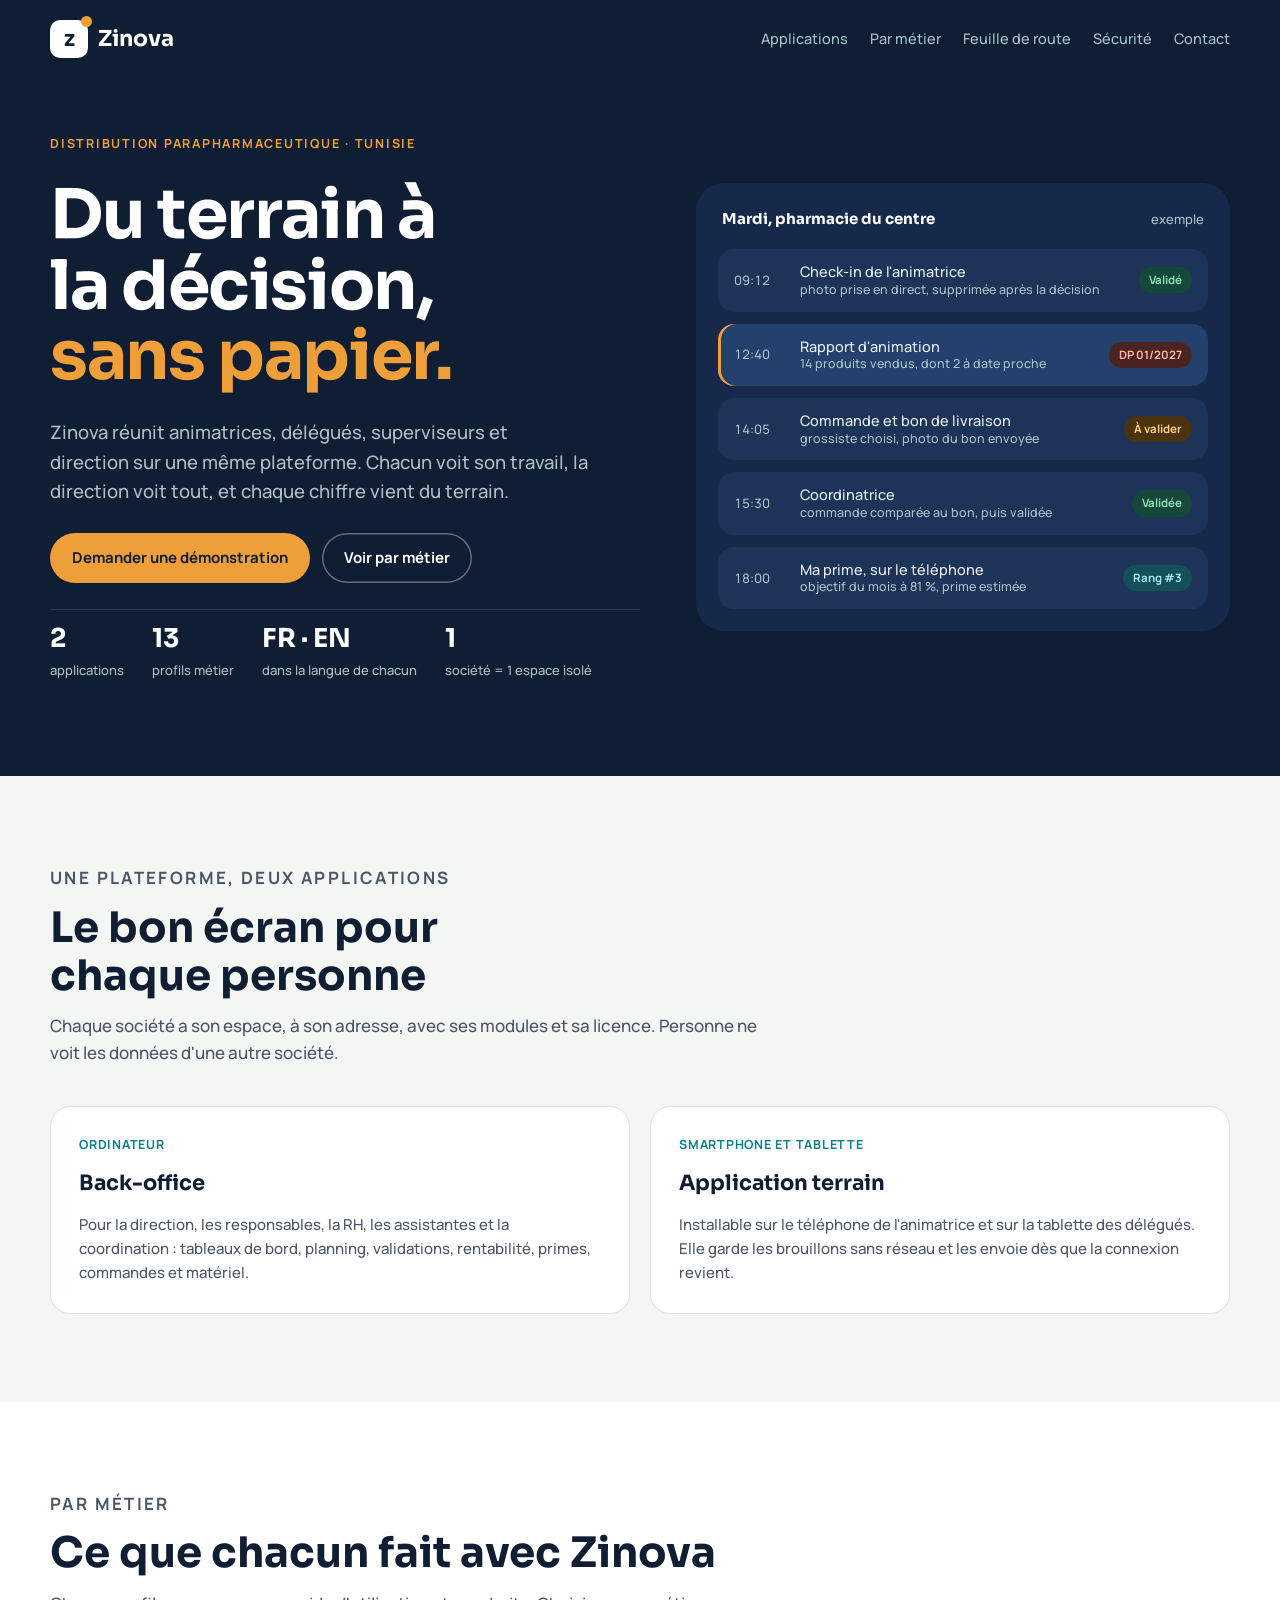
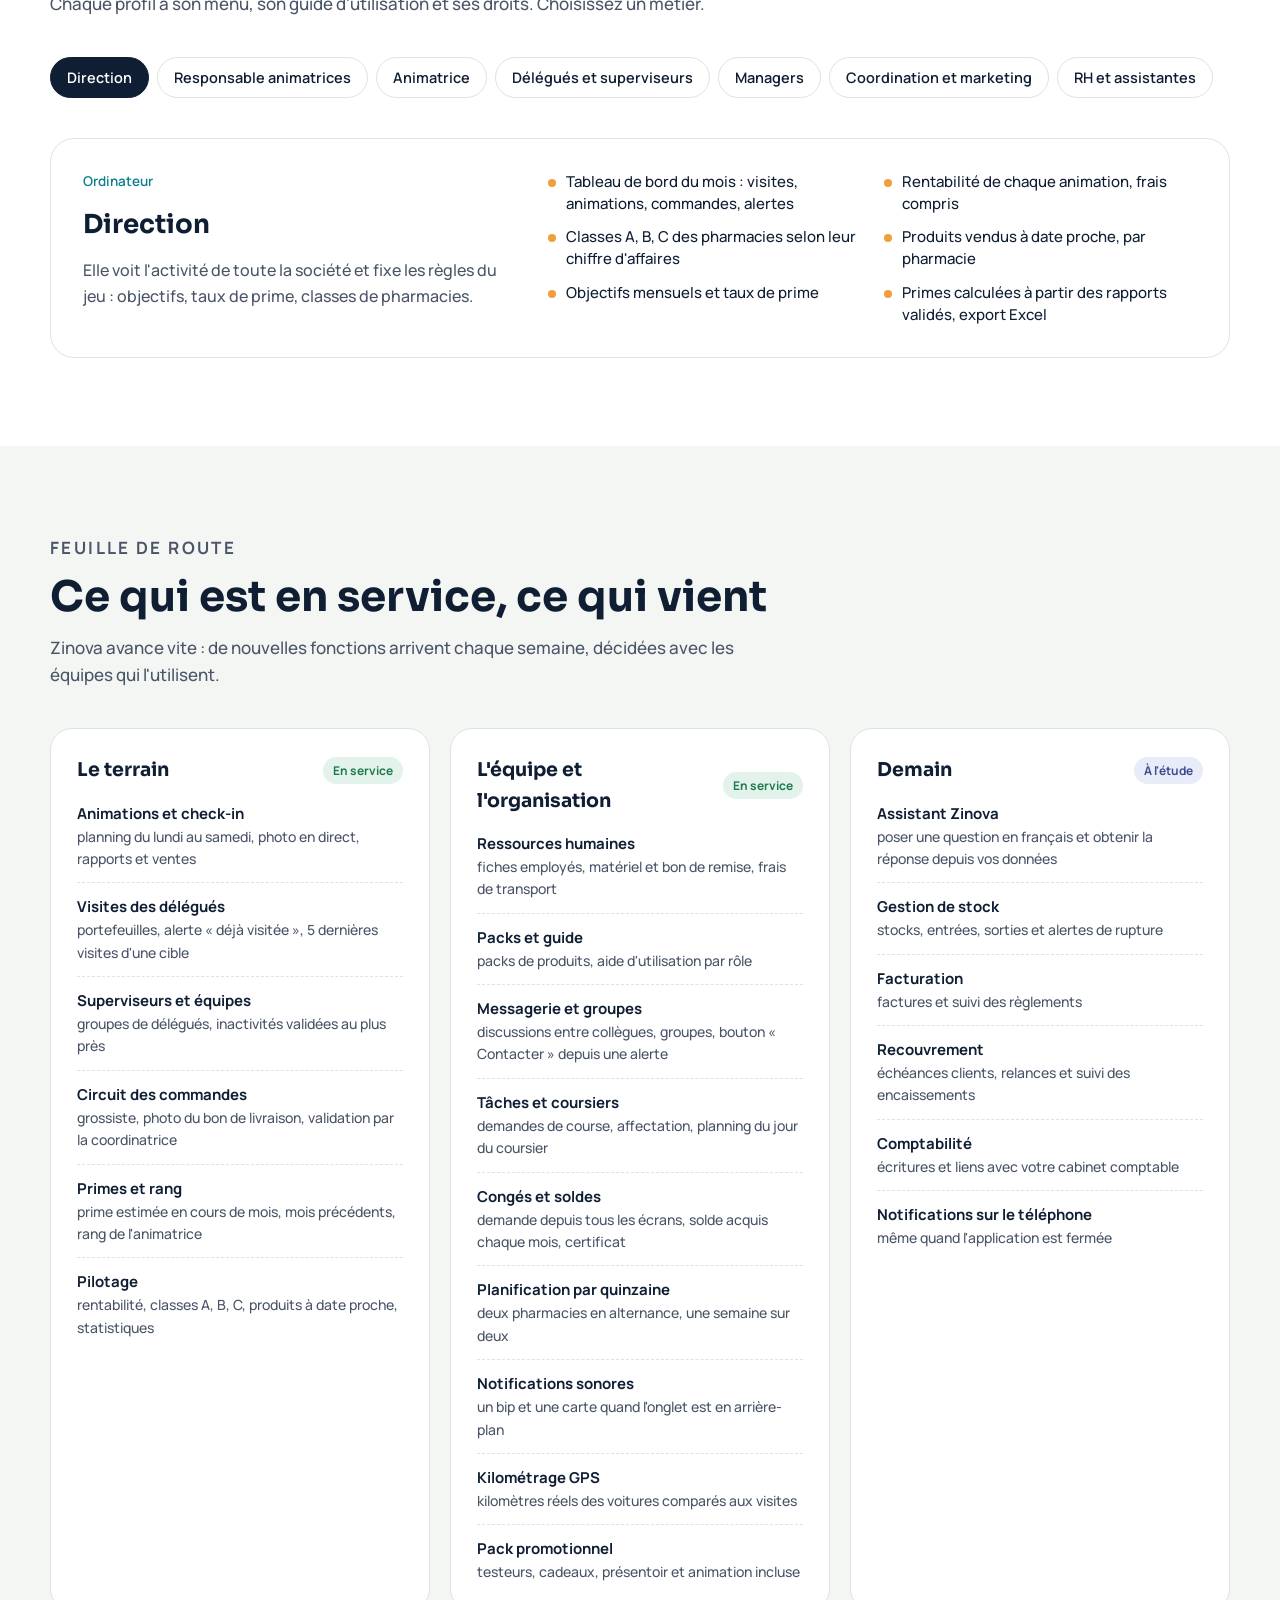
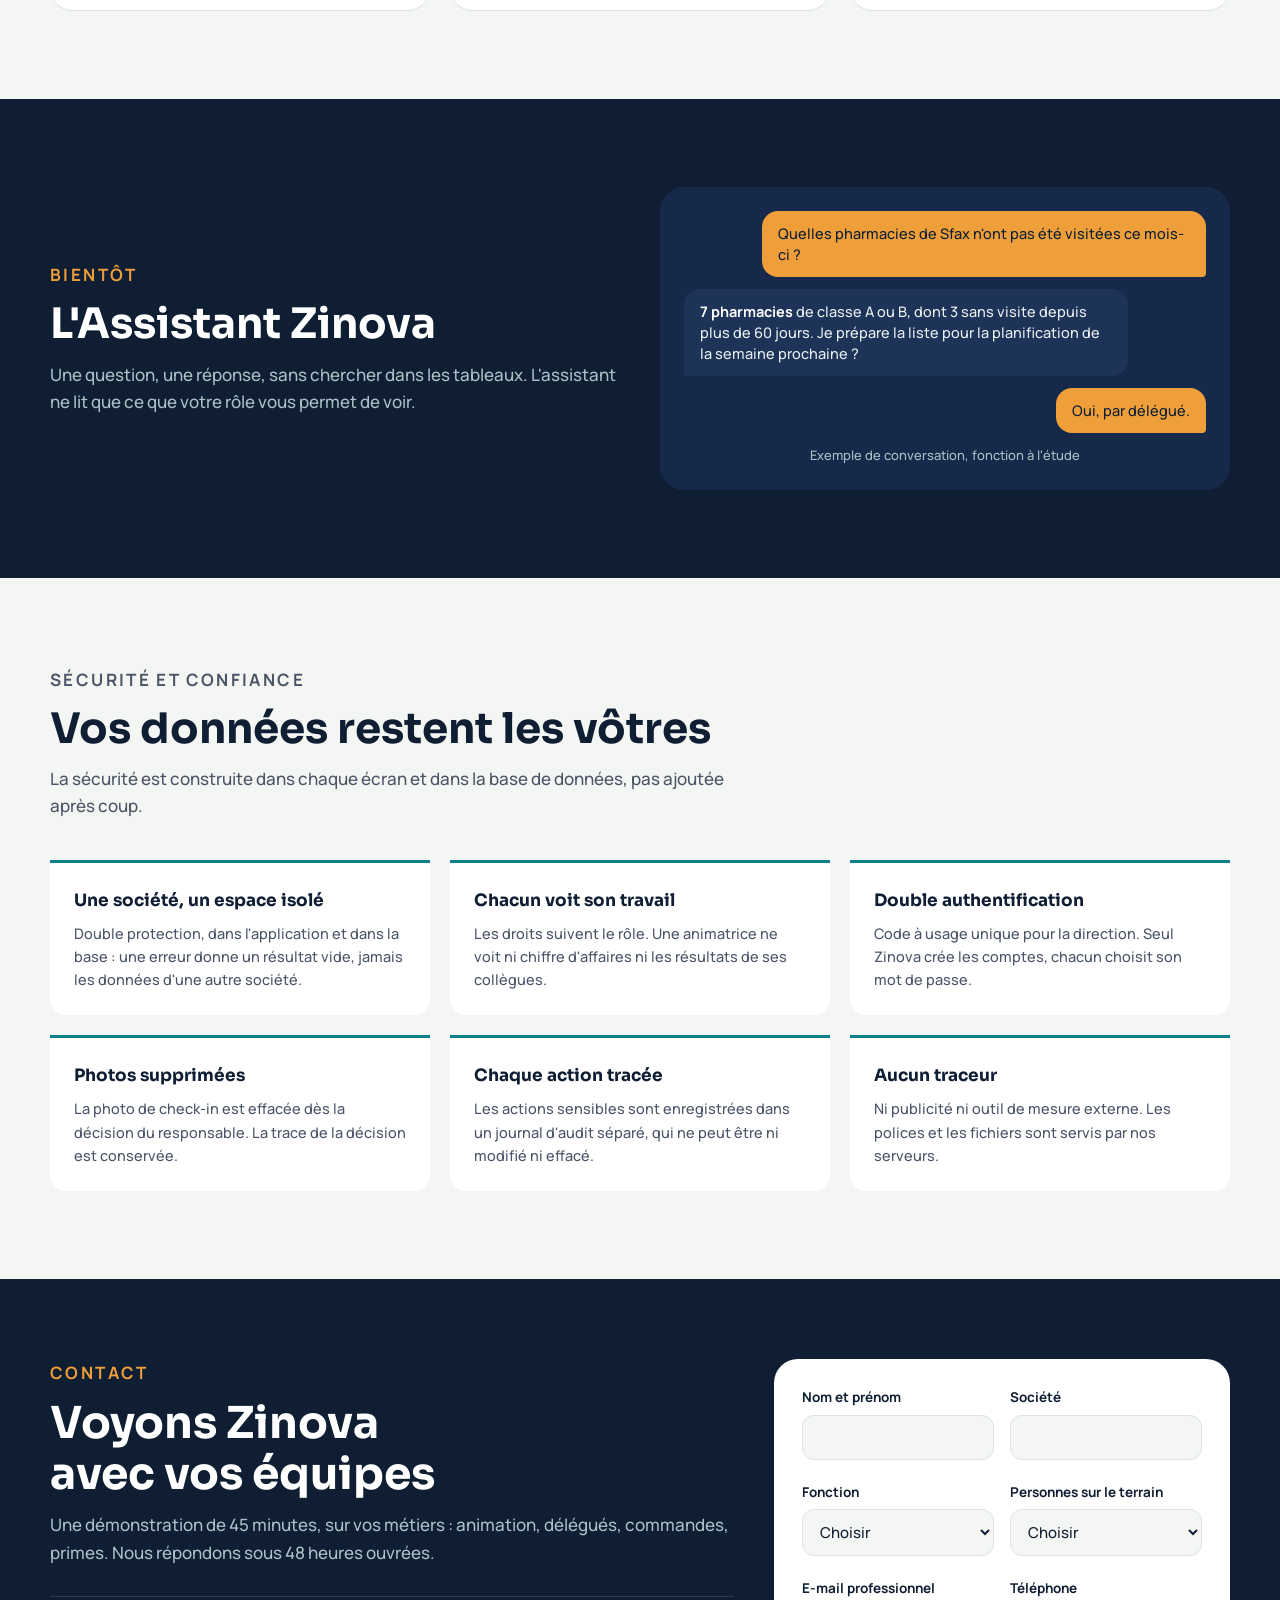
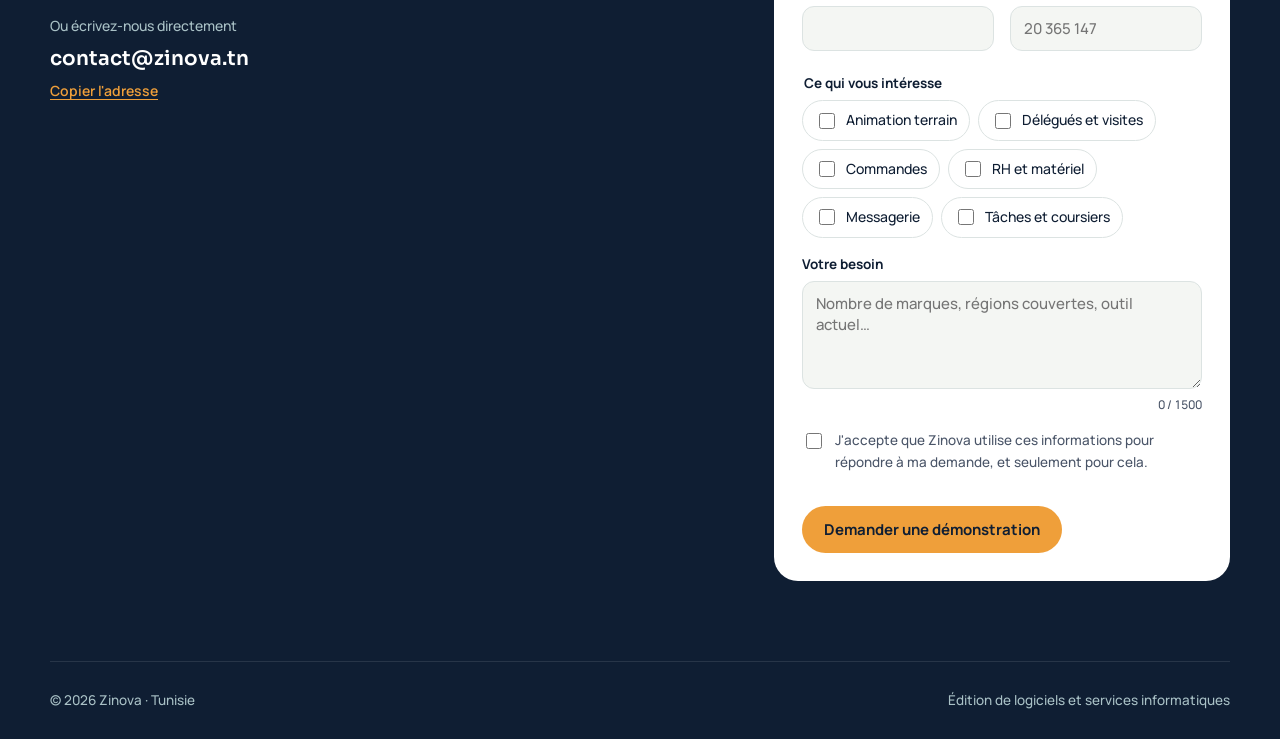
==== index.html @ 97073695 "Vitrine : premiere version du site statique (D-61) Page unique en francais, polices auto-hebergees (" ====
<!doctype html>
<html lang="fr">
<head>
<meta charset="utf-8">
<meta name="viewport" content="width=device-width, initial-scale=1">
<title>Zinova : du terrain à la décision, sans papier</title>
<meta name="description" content="Zinova, la suite de gestion de la force de vente terrain pour la distribution parapharmaceutique en Tunisie : animatrices, délégués, commandes, congés et décisions.">
<meta name="robots" content="noindex, nofollow">
<link rel="icon" href="data:image/svg+xml,%3Csvg xmlns='http://www.w3.org/2000/svg' viewBox='0 0 32 32'%3E%3Crect width='32' height='32' rx='7' fill='%230F1E33'/%3E%3Ctext x='16' y='23' font-family='Arial' font-weight='700' font-size='20' fill='%23fff' text-anchor='middle'%3Ez%3C/text%3E%3Ccircle cx='25' cy='8' r='3.5' fill='%23EF9F3A'/%3E%3C/svg%3E">
<style>
@font-face{font-family:"Sora";font-style:normal;font-weight:600;font-display:swap;src:url("fonts/sora-latin-600-normal.woff2") format("woff2")}
@font-face{font-family:"Sora";font-style:normal;font-weight:700;font-display:swap;src:url("fonts/sora-latin-700-normal.woff2") format("woff2")}
@font-face{font-family:"Manrope";font-style:normal;font-weight:500;font-display:swap;src:url("fonts/manrope-latin-500-normal.woff2") format("woff2")}
@font-face{font-family:"Manrope";font-style:normal;font-weight:600;font-display:swap;src:url("fonts/manrope-latin-600-normal.woff2") format("woff2")}
@font-face{font-family:"Manrope";font-style:normal;font-weight:700;font-display:swap;src:url("fonts/manrope-latin-700-normal.woff2") format("woff2")}
</style>
<style>
/* Mise en page : une bande de nuit (identité, journée terrain animée), puis des bandes claires qui alternent, chaque section une idée. */
:root{
  --nuit:#0F1E33; --nuit-2:#17294A; --lagon:#0B7F8C; --lagon-clair:#5CC4C9; --soleil:#EF9F3A; --soleil-fonce:#B86B12;
  --fond:#F4F6F3; --surface:#FFFFFF; --texte:#0F1E33; --discret:#4A5568; --trait:#DCE3E2; --sur-nuit:#E8EFF0; --sur-nuit-2:#A9C1C6;
  --ok:#1D7A4E; --ok-fond:#E3F2EA; --bientot:#8A5A0C; --bientot-fond:#FDF0DC; --futur:#3E4C8F; --futur-fond:#E8EBF8;
  --affiche:"Sora", "Segoe UI", system-ui, sans-serif; --corps:"Manrope", "Segoe UI", system-ui, sans-serif;
  color-scheme:light;
}
@media (prefers-color-scheme: dark){:root:not([data-theme="light"]){
  --fond:#0C1626; --surface:#132238; --texte:#E8EFF0; --discret:#A9B8C4; --trait:#24384F;
  --ok:#7FD3A6; --ok-fond:#123326; --bientot:#F2C27A; --bientot-fond:#3A2A10; --futur:#AEB8F2; --futur-fond:#1E2550; --lagon:#2AA9B5; color-scheme:dark;}}
:root[data-theme="dark"]{
  --fond:#0C1626; --surface:#132238; --texte:#E8EFF0; --discret:#A9B8C4; --trait:#24384F;
  --ok:#7FD3A6; --ok-fond:#123326; --bientot:#F2C27A; --bientot-fond:#3A2A10; --futur:#AEB8F2; --futur-fond:#1E2550; --lagon:#2AA9B5; color-scheme:dark;}
*{box-sizing:border-box}
body{margin:0;background:var(--fond);color:var(--texte);font-family:var(--corps);font-size:16px;line-height:1.6}
h1,h2,h3{font-family:var(--affiche);text-wrap:balance;margin:0}
p{margin:0}
a{color:inherit}
.bande{padding-left:max(16px,env(safe-area-inset-left,0px));padding-right:max(16px,env(safe-area-inset-right,0px))}
.cadre{max-width:1180px;margin:0 auto}
.eyebrow{font-size:12.5px;font-weight:700;letter-spacing:.14em;text-transform:uppercase;color:var(--lagon)}
.nuit .eyebrow{color:var(--soleil)}
.section{padding-block:88px;display:flex;flex-direction:column;gap:40px}
.entete{display:flex;flex-direction:column;gap:12px;max-width:720px}
.entete h2{font-size:clamp(28px,4vw,42px);line-height:1.15;font-weight:700}
.entete p{color:var(--discret);font-size:17px}
:focus-visible{outline:3px solid var(--soleil);outline-offset:3px;border-radius:4px}

/* Navigation */
.nuit{background:var(--nuit);color:var(--sur-nuit)}
nav.haut{display:flex;align-items:center;justify-content:space-between;gap:16px;padding-block:20px;flex-wrap:wrap}
.marque{display:flex;align-items:center;gap:10px;font-family:var(--affiche);font-weight:700;font-size:22px;color:#fff;text-decoration:none}
.logo{width:38px;height:38px;border-radius:10px;background:#fff;color:var(--nuit);display:grid;place-items:center;font-size:22px;position:relative;font-weight:700}
.logo::after{content:"";position:absolute;top:-4px;right:-4px;width:11px;height:11px;border-radius:50%;background:var(--soleil)}
.liens{display:flex;gap:22px;flex-wrap:wrap;font-size:14.5px}
.liens a{text-decoration:none;color:var(--sur-nuit-2)}
.liens a:hover{color:#fff}

/* Héros */
.heros{display:grid;grid-template-columns:minmax(0,1.05fr) minmax(0,.95fr);gap:56px;align-items:center;padding-block:56px 96px}
.heros h1{font-size:clamp(38px,6vw,68px);line-height:1.04;font-weight:700;color:#fff;letter-spacing:-.02em}
.heros h1 em{font-style:normal;color:var(--soleil)}
.heros .accroche{font-size:18.5px;color:var(--sur-nuit-2);max-width:540px}
.heros .gauche{display:flex;flex-direction:column;gap:26px}
.actions{display:flex;gap:12px;flex-wrap:wrap}
.btn{display:inline-flex;align-items:center;gap:8px;padding:13px 22px;border-radius:999px;font-weight:700;font-size:15px;text-decoration:none;border:0;cursor:pointer;font-family:var(--corps)}
.btn-soleil{background:var(--soleil);color:var(--nuit)}
.btn-soleil:hover{background:#F5B35C}
.btn-ligne{background:transparent;color:#fff;box-shadow:inset 0 0 0 1.5px rgba(255,255,255,.35)}
.btn-ligne:hover{box-shadow:inset 0 0 0 1.5px #fff}
.faits{display:flex;gap:28px;flex-wrap:wrap;padding-top:8px;border-top:1px solid rgba(255,255,255,.12)}
.fait{display:flex;flex-direction:column}
.fait b{font-family:var(--affiche);font-size:26px;color:#fff}
.fait span{font-size:13px;color:var(--sur-nuit-2)}

/* Journée terrain */
.journee{background:var(--nuit-2);border-radius:28px;padding:22px;display:flex;flex-direction:column;gap:12px;position:relative}
.journee .titre-j{display:flex;justify-content:space-between;align-items:center;font-size:13px;color:var(--sur-nuit-2);padding:2px 4px 6px}
.journee .titre-j b{color:#fff;font-family:var(--affiche);font-size:15px}
.etape{display:grid;grid-template-columns:52px minmax(0,1fr) auto;gap:14px;align-items:center;background:#1E3358;border-radius:16px;padding:13px 16px;color:var(--sur-nuit)}
.etape .h{font-variant-numeric:tabular-nums;font-size:13px;color:var(--sur-nuit-2)}
.etape .q{font-size:14.5px;line-height:1.35}
.etape .q small{display:block;color:var(--sur-nuit-2);font-size:12.5px}
.pastille{font-size:11.5px;font-weight:700;padding:4px 10px;border-radius:999px;white-space:nowrap}
.p-ok{background:#16483A;color:#8EE0B6}
.p-dp{background:#4A2420;color:#FFB4A6}
.p-att{background:#4A3410;color:#FFD08A}
.p-rang{background:#13505A;color:#9FE6EC}
.etape.active{background:#24406C;box-shadow:inset 3px 0 0 var(--soleil)}
@media (prefers-reduced-motion:no-preference){
  .etape{transition:background .5s, box-shadow .5s}
}

/* Applications */
.apps{display:grid;grid-template-columns:repeat(2,minmax(0,1fr));gap:20px}
.app{background:var(--surface);border:1px solid var(--trait);border-radius:20px;padding:28px;display:flex;flex-direction:column;gap:12px}
.app .ecran{font-size:12.5px;font-weight:700;color:var(--lagon);letter-spacing:.06em;text-transform:uppercase}
.app h3{font-size:21px}
.app p{color:var(--discret);font-size:15px}

/* Rôles */
.onglets{display:flex;gap:8px;flex-wrap:wrap}
.onglet{font-family:var(--corps);font-size:14.5px;font-weight:600;padding:10px 16px;border-radius:999px;border:1px solid var(--trait);background:var(--surface);color:var(--texte);cursor:pointer}
.onglet[aria-selected="true"]{background:var(--nuit);color:#fff;border-color:var(--nuit)}
:root[data-theme="dark"] .onglet[aria-selected="true"]{background:var(--lagon);border-color:var(--lagon)}
@media (prefers-color-scheme: dark){:root:not([data-theme="light"]) .onglet[aria-selected="true"]{background:var(--lagon);border-color:var(--lagon)}}
.panneau{display:grid;grid-template-columns:minmax(0,.8fr) minmax(0,1.2fr);gap:32px;background:var(--surface);border:1px solid var(--trait);border-radius:24px;padding:32px}
.panneau h3{font-size:26px}
.panneau .qui{display:flex;flex-direction:column;gap:12px}
.panneau .qui p{color:var(--discret)}
.panneau .appareil{font-size:13.5px;font-weight:600;color:var(--lagon)}
.liste{list-style:none;margin:0;padding:0;display:grid;grid-template-columns:repeat(2,minmax(0,1fr));gap:12px 24px}
.liste li{display:flex;gap:10px;font-size:15px;line-height:1.45}
.liste li::before{content:"";flex:none;width:8px;height:8px;margin-top:8px;border-radius:50%;background:var(--soleil)}

/* Feuille de route */
.route{display:grid;grid-template-columns:repeat(3,minmax(0,1fr));gap:20px}
.colonne{background:var(--surface);border:1px solid var(--trait);border-radius:22px;padding:26px;display:flex;flex-direction:column;gap:16px}
.colonne .tete{display:flex;align-items:center;justify-content:space-between;gap:8px}
.colonne h3{font-size:19px}
.etat{font-size:12px;font-weight:700;padding:4px 10px;border-radius:999px;white-space:nowrap}
.e-ok{background:var(--ok-fond);color:var(--ok)}
.e-bientot{background:var(--bientot-fond);color:var(--bientot)}
.e-futur{background:var(--futur-fond);color:var(--futur)}
.items{list-style:none;margin:0;padding:0;display:flex;flex-direction:column;gap:12px}
.items li{display:flex;flex-direction:column;padding-bottom:12px;border-bottom:1px dashed var(--trait)}
.items li:last-child{border-bottom:0;padding-bottom:0}
.items b{font-size:15px}
.items span{font-size:14px;color:var(--discret)}

/* Assistant */
.assistant{display:grid;grid-template-columns:minmax(0,1fr) minmax(0,1fr);gap:40px;align-items:center}
.bulles{display:flex;flex-direction:column;gap:12px;background:var(--nuit-2);border-radius:24px;padding:24px}
.bulle{max-width:85%;padding:12px 16px;border-radius:16px;font-size:14.5px;line-height:1.45}
.bulle.moi{align-self:flex-end;background:var(--soleil);color:var(--nuit);border-bottom-right-radius:4px}
.bulle.z{background:#1E3358;color:var(--sur-nuit);border-bottom-left-radius:4px}
.bulle.z b{color:#fff}
.bientot-note{font-size:13px;color:var(--sur-nuit-2);text-align:center}

/* Sécurité */
.secu{display:grid;grid-template-columns:repeat(3,minmax(0,1fr));gap:20px}
.carte-s{padding:24px;border-top:3px solid var(--lagon);background:var(--surface);border-radius:0 0 16px 16px;display:flex;flex-direction:column;gap:8px}
.carte-s h3{font-size:17px}
.carte-s p{color:var(--discret);font-size:14.5px}

/* Contact */
.contact{display:grid;grid-template-columns:minmax(0,1.2fr) minmax(0,.8fr);gap:40px;align-items:center;padding-block:80px}
.contact h2{font-size:clamp(28px,4vw,44px);color:#fff}
.contact p{color:var(--sur-nuit-2)}
.contact{align-items:start}
.direct{display:flex;flex-direction:column;gap:6px;margin-top:18px;padding-top:18px;border-top:1px solid rgba(255,255,255,.12);font-size:14px;color:var(--sur-nuit-2)}
.adresse{font-family:var(--affiche);font-size:20px;color:#fff;user-select:all;word-break:break-all}
.lien-copie{align-self:flex-start;background:none;border:0;padding:0;color:var(--soleil);font:600 14px var(--corps);cursor:pointer;text-decoration:underline;text-underline-offset:3px}
.copie-etat{font-size:13px;color:var(--soleil);min-height:1.2em}
.formulaire{background:var(--surface);color:var(--texte);border-radius:24px;padding:28px;display:flex;flex-direction:column;gap:16px}
.ligne2{display:grid;grid-template-columns:repeat(2,minmax(0,1fr));gap:16px}
.champ{display:flex;flex-direction:column;gap:6px;border:0;padding:0;margin:0;min-width:0}
.champ label,.champ legend{font-size:13.5px;font-weight:700}
.champ legend{margin-bottom:6px}
.formulaire input:not([type=checkbox]),.formulaire select,.formulaire textarea{font:15px var(--corps);color:var(--texte);background:var(--fond);border:1.5px solid var(--trait);border-radius:12px;padding:11px 13px;width:100%}
.formulaire input:focus,.formulaire select:focus,.formulaire textarea:focus{outline:none;border-color:var(--lagon);box-shadow:0 0 0 3px rgba(11,127,140,.18)}
.formulaire [aria-invalid="true"]{border-color:#C2412D}
.choix{display:flex;flex-wrap:wrap;gap:8px}
.choix label{display:flex;align-items:center;gap:8px;font-size:14px;font-weight:500;padding:8px 12px;border:1.5px solid var(--trait);border-radius:999px;cursor:pointer}
.choix label:has(input:checked){border-color:var(--lagon);background:rgba(11,127,140,.1)}
.choix input,.accord input{accent-color:var(--lagon);width:16px;height:16px}
.accord{display:flex;gap:10px;align-items:flex-start;font-size:13.5px;color:var(--discret)}
.accord input{margin-top:3px;flex:none}
.err{font-size:12.5px;color:#C2412D;min-height:0}
.compteur{font-size:12px;color:var(--discret);align-self:flex-end;font-variant-numeric:tabular-nums}
.envoyer{align-self:flex-start}
.resultat{background:var(--ok-fond);color:var(--ok);border-radius:14px;padding:14px 16px;font-size:14px;line-height:1.5}
@media (max-width:560px){.ligne2{grid-template-columns:minmax(0,1fr)}.formulaire{padding:20px}}
footer{padding-block:28px;font-size:13.5px;color:var(--sur-nuit-2);display:flex;justify-content:space-between;gap:16px;flex-wrap:wrap;border-top:1px solid rgba(255,255,255,.1)}

@media (max-width:920px){
  .heros,.assistant,.contact,.panneau{grid-template-columns:minmax(0,1fr)}
  .apps,.route,.secu{grid-template-columns:minmax(0,1fr)}
  .section{padding-block:64px}
}
@media (max-width:560px){
  .liste{grid-template-columns:minmax(0,1fr)}
  .liens{gap:14px;font-size:13.5px}
  .etape{grid-template-columns:44px minmax(0,1fr);}
  .etape .pastille{grid-column:2;justify-self:start}
  .panneau{padding:22px}
}
</style>

</head>
<body>
<header class="nuit bande">
  <div class="cadre">
    <nav class="haut" aria-label="Navigation principale">
      <a class="marque" href="#accueil"><span class="logo" aria-hidden="true">z</span>Zinova</a>
      <div class="liens">
        <a href="#applications">Applications</a>
        <a href="#roles">Par métier</a>
        <a href="#feuille-de-route">Feuille de route</a>
        <a href="#securite">Sécurité</a>
        <a href="#contact">Contact</a>
      </div>
    </nav>

    <section class="heros" id="accueil">
      <div class="gauche">
        <p class="eyebrow">Distribution parapharmaceutique · Tunisie</p>
        <h1>Du terrain à la décision, <em>sans papier.</em></h1>
        <p class="accroche">Zinova réunit animatrices, délégués, superviseurs et direction sur une même plateforme. Chacun voit son travail, la direction voit tout, et chaque chiffre vient du terrain.</p>
        <div class="actions">
          <a class="btn btn-soleil" href="#contact">Demander une démonstration</a>
          <a class="btn btn-ligne" href="#roles">Voir par métier</a>
        </div>
        <div class="faits" aria-label="Zinova en bref">
          <div class="fait"><b>2</b><span>applications</span></div>
          <div class="fait"><b>13</b><span>profils métier</span></div>
          <div class="fait"><b>FR · EN</b><span>dans la langue de chacun</span></div>
          <div class="fait"><b>1</b><span>société = 1 espace isolé</span></div>
        </div>
      </div>

      <div class="journee" aria-label="Exemple d'une journée terrain dans Zinova">
        <div class="titre-j"><b>Mardi, pharmacie du centre</b><span>exemple</span></div>
        <div class="etape" data-etape>
          <span class="h">09:12</span>
          <span class="q">Check-in de l'animatrice<small>photo prise en direct, supprimée après la décision</small></span>
          <span class="pastille p-ok">Validé</span>
        </div>
        <div class="etape" data-etape>
          <span class="h">12:40</span>
          <span class="q">Rapport d'animation<small>14 produits vendus, dont 2 à date proche</small></span>
          <span class="pastille p-dp">DP 01/2027</span>
        </div>
        <div class="etape" data-etape>
          <span class="h">14:05</span>
          <span class="q">Commande et bon de livraison<small>grossiste choisi, photo du bon envoyée</small></span>
          <span class="pastille p-att">À valider</span>
        </div>
        <div class="etape" data-etape>
          <span class="h">15:30</span>
          <span class="q">Coordinatrice<small>commande comparée au bon, puis validée</small></span>
          <span class="pastille p-ok">Validée</span>
        </div>
        <div class="etape" data-etape>
          <span class="h">18:00</span>
          <span class="q">Ma prime, sur le téléphone<small>objectif du mois à 81 %, prime estimée</small></span>
          <span class="pastille p-rang">Rang #3</span>
        </div>
      </div>
    </section>
  </div>
</header>

<main>
  <div class="bande" id="applications">
    <section class="cadre section">
      <div class="entete">
        <p class="eyebrow">Une plateforme, deux applications</p>
        <h2>Le bon écran pour chaque personne</h2>
        <p>Chaque société a son espace, à son adresse, avec ses modules et sa licence. Personne ne voit les données d'une autre société.</p>
      </div>
      <div class="apps">
        <article class="app">
          <span class="ecran">Ordinateur</span>
          <h3>Back-office</h3>
          <p>Pour la direction, les responsables, la RH, les assistantes et la coordination : tableaux de bord, planning, validations, rentabilité, primes, commandes et matériel.</p>
        </article>
        <article class="app">
          <span class="ecran">Smartphone et tablette</span>
          <h3>Application terrain</h3>
          <p>Installable sur le téléphone de l'animatrice et sur la tablette des délégués. Elle garde les brouillons sans réseau et les envoie dès que la connexion revient.</p>
        </article>
      </div>
    </section>
  </div>

  <div class="bande" id="roles" style="background:var(--surface)">
    <section class="cadre section">
      <div class="entete">
        <p class="eyebrow">Par métier</p>
        <h2>Ce que chacun fait avec Zinova</h2>
        <p>Chaque profil a son menu, son guide d'utilisation et ses droits. Choisissez un métier.</p>
      </div>
      <div class="onglets" role="tablist" aria-label="Métiers">
        <button class="onglet" role="tab" id="t-direction" aria-controls="p-role" aria-selected="true" data-role="direction">Direction</button>
        <button class="onglet" role="tab" id="t-animation" aria-controls="p-role" aria-selected="false" data-role="animation">Responsable animatrices</button>
        <button class="onglet" role="tab" id="t-animatrice" aria-controls="p-role" aria-selected="false" data-role="animatrice">Animatrice</button>
        <button class="onglet" role="tab" id="t-delegues" aria-controls="p-role" aria-selected="false" data-role="delegues">Délégués et superviseurs</button>
        <button class="onglet" role="tab" id="t-managers" aria-controls="p-role" aria-selected="false" data-role="managers">Managers</button>
        <button class="onglet" role="tab" id="t-coordination" aria-controls="p-role" aria-selected="false" data-role="coordination">Coordination et marketing</button>
        <button class="onglet" role="tab" id="t-rh" aria-controls="p-role" aria-selected="false" data-role="rh">RH et assistantes</button>
      </div>
      <div class="panneau" id="p-role" role="tabpanel" aria-labelledby="t-direction">
        <div class="qui">
          <span class="appareil" id="r-appareil">Ordinateur</span>
          <h3 id="r-titre">Direction</h3>
          <p id="r-texte">Elle voit l'activité de toute la société et fixe les règles du jeu : objectifs, taux de prime, classes de pharmacies.</p>
        </div>
        <ul class="liste" id="r-liste">
          <li>Tableau de bord du mois : visites, animations, commandes, alertes</li>
          <li>Rentabilité de chaque animation, frais compris</li>
          <li>Classes A, B, C des pharmacies selon leur chiffre d'affaires</li>
          <li>Produits vendus à date proche, par pharmacie</li>
          <li>Objectifs mensuels et taux de prime</li>
          <li>Primes calculées à partir des rapports validés, export Excel</li>
        </ul>
      </div>
    </section>
  </div>

  <div class="bande" id="feuille-de-route">
    <section class="cadre section">
      <div class="entete">
        <p class="eyebrow">Feuille de route</p>
        <h2>Ce qui est en service, ce qui vient</h2>
        <p>Zinova avance vite : de nouvelles fonctions arrivent chaque semaine, décidées avec les équipes qui l'utilisent.</p>
      </div>
      <div class="route">
        <div class="colonne">
          <div class="tete"><h3>Le terrain</h3><span class="etat e-ok">En service</span></div>
          <ul class="items">
            <li><b>Animations et check-in</b><span>planning du lundi au samedi, photo en direct, rapports et ventes</span></li>
            <li><b>Visites des délégués</b><span>portefeuilles, alerte « déjà visitée », 5 dernières visites d'une cible</span></li>
            <li><b>Superviseurs et équipes</b><span>groupes de délégués, inactivités validées au plus près</span></li>
            <li><b>Circuit des commandes</b><span>grossiste, photo du bon de livraison, validation par la coordinatrice</span></li>
            <li><b>Primes et rang</b><span>prime estimée en cours de mois, mois précédents, rang de l'animatrice</span></li>
            <li><b>Pilotage</b><span>rentabilité, classes A, B, C, produits à date proche, statistiques</span></li>
          </ul>
        </div>
        <div class="colonne">
          <div class="tete"><h3>L'équipe et l'organisation</h3><span class="etat e-ok">En service</span></div>
          <ul class="items">
            <li><b>Ressources humaines</b><span>fiches employés, matériel et bon de remise, frais de transport</span></li>
            <li><b>Packs et guide</b><span>packs de produits, aide d'utilisation par rôle</span></li>
            <li><b>Messagerie et groupes</b><span>discussions entre collègues, groupes, bouton « Contacter » depuis une alerte</span></li>
            <li><b>Tâches et coursiers</b><span>demandes de course, affectation, planning du jour du coursier</span></li>
            <li><b>Congés et soldes</b><span>demande depuis tous les écrans, solde acquis chaque mois, certificat</span></li>
            <li><b>Planification par quinzaine</b><span>deux pharmacies en alternance, une semaine sur deux</span></li>
            <li><b>Notifications sonores</b><span>un bip et une carte quand l'onglet est en arrière-plan</span></li>
            <li><b>Kilométrage GPS</b><span>kilomètres réels des voitures comparés aux visites</span></li>
            <li><b>Pack promotionnel</b><span>testeurs, cadeaux, présentoir et animation incluse</span></li>
          </ul>
        </div>
        <div class="colonne">
          <div class="tete"><h3>Demain</h3><span class="etat e-futur">À l'étude</span></div>
          <ul class="items">
            <li><b>Assistant Zinova</b><span>poser une question en français et obtenir la réponse depuis vos données</span></li>
            <li><b>Gestion de stock</b><span>stocks, entrées, sorties et alertes de rupture</span></li>
            <li><b>Facturation</b><span>factures et suivi des règlements</span></li>
            <li><b>Recouvrement</b><span>échéances clients, relances et suivi des encaissements</span></li>
            <li><b>Comptabilité</b><span>écritures et liens avec votre cabinet comptable</span></li>
            <li><b>Notifications sur le téléphone</b><span>même quand l'application est fermée</span></li>
          </ul>
        </div>
      </div>
    </section>
  </div>

  <div class="bande nuit">
    <section class="cadre section assistant">
      <div class="entete">
        <p class="eyebrow">Bientôt</p>
        <h2 style="color:#fff">L'Assistant Zinova</h2>
        <p style="color:var(--sur-nuit-2)">Une question, une réponse, sans chercher dans les tableaux. L'assistant ne lit que ce que votre rôle vous permet de voir.</p>
      </div>
      <div class="bulles" aria-label="Exemple de conversation avec l'Assistant Zinova, fonction à venir">
        <div class="bulle moi">Quelles pharmacies de Sfax n'ont pas été visitées ce mois-ci ?</div>
        <div class="bulle z"><b>7 pharmacies</b> de classe A ou B, dont 3 sans visite depuis plus de 60 jours. Je prépare la liste pour la planification de la semaine prochaine ?</div>
        <div class="bulle moi">Oui, par délégué.</div>
        <p class="bientot-note">Exemple de conversation, fonction à l'étude</p>
      </div>
    </section>
  </div>

  <div class="bande" id="securite">
    <section class="cadre section">
      <div class="entete">
        <p class="eyebrow">Sécurité et confiance</p>
        <h2>Vos données restent les vôtres</h2>
        <p>La sécurité est construite dans chaque écran et dans la base de données, pas ajoutée après coup.</p>
      </div>
      <div class="secu">
        <div class="carte-s"><h3>Une société, un espace isolé</h3><p>Double protection, dans l'application et dans la base : une erreur donne un résultat vide, jamais les données d'une autre société.</p></div>
        <div class="carte-s"><h3>Chacun voit son travail</h3><p>Les droits suivent le rôle. Une animatrice ne voit ni chiffre d'affaires ni les résultats de ses collègues.</p></div>
        <div class="carte-s"><h3>Double authentification</h3><p>Code à usage unique pour la direction. Seul Zinova crée les comptes, chacun choisit son mot de passe.</p></div>
        <div class="carte-s"><h3>Photos supprimées</h3><p>La photo de check-in est effacée dès la décision du responsable. La trace de la décision est conservée.</p></div>
        <div class="carte-s"><h3>Chaque action tracée</h3><p>Les actions sensibles sont enregistrées dans un journal d'audit séparé, qui ne peut être ni modifié ni effacé.</p></div>
        <div class="carte-s"><h3>Aucun traceur</h3><p>Ni publicité ni outil de mesure externe. Les polices et les fichiers sont servis par nos serveurs.</p></div>
      </div>
    </section>
  </div>

  <div class="bande nuit" id="contact">
    <section class="cadre contact">
      <div class="entete">
        <p class="eyebrow">Contact</p>
        <h2>Voyons Zinova avec vos équipes</h2>
        <p>Une démonstration de 45 minutes, sur vos métiers : animation, délégués, commandes, primes. Nous répondons sous 48 heures ouvrées.</p>
        <div class="direct">
          <span>Ou écrivez-nous directement</span>
          <span class="adresse" id="adresse">contact@zinova.tn</span>
          <button class="lien-copie" type="button" id="copier">Copier l'adresse</button>
          <span class="copie-etat" id="copie-etat" role="status"></span>
        </div>
      </div>
      <form class="formulaire" id="formulaire" novalidate>
        <div class="ligne2">
          <div class="champ"><label for="f-nom">Nom et prénom</label><input id="f-nom" name="nom" autocomplete="name" required><span class="err" id="e-nom"></span></div>
          <div class="champ"><label for="f-societe">Société</label><input id="f-societe" name="societe" autocomplete="organization" required><span class="err" id="e-societe"></span></div>
        </div>
        <div class="ligne2">
          <div class="champ"><label for="f-fonction">Fonction</label>
            <select id="f-fonction" name="fonction" required>
              <option value="">Choisir</option><option>Direction générale</option><option>Direction commerciale ou marketing</option><option>Responsable des animatrices</option><option>Responsable des délégués</option><option>Ressources humaines</option><option>Autre</option>
            </select><span class="err" id="e-fonction"></span></div>
          <div class="champ"><label for="f-effectif">Personnes sur le terrain</label>
            <select id="f-effectif" name="effectif" required>
              <option value="">Choisir</option><option>Moins de 10</option><option>10 à 30</option><option>31 à 80</option><option>Plus de 80</option>
            </select><span class="err" id="e-effectif"></span></div>
        </div>
        <div class="ligne2">
          <div class="champ"><label for="f-email">E-mail professionnel</label><input id="f-email" name="email" type="email" autocomplete="email" inputmode="email" required><span class="err" id="e-email"></span></div>
          <div class="champ"><label for="f-tel">Téléphone</label><input id="f-tel" name="telephone" type="tel" autocomplete="tel" inputmode="tel" placeholder="20 365 147"><span class="err" id="e-tel"></span></div>
        </div>
        <fieldset class="champ">
          <legend>Ce qui vous intéresse</legend>
          <div class="choix">
            <label><input type="checkbox" name="interet" value="Animation terrain"> Animation terrain</label>
            <label><input type="checkbox" name="interet" value="Délégués"> Délégués et visites</label>
            <label><input type="checkbox" name="interet" value="Commandes"> Commandes</label>
            <label><input type="checkbox" name="interet" value="RH"> RH et matériel</label>
            <label><input type="checkbox" name="interet" value="Messagerie"> Messagerie</label>
            <label><input type="checkbox" name="interet" value="Coursiers"> Tâches et coursiers</label>
          </div>
        </fieldset>
        <div class="champ"><label for="f-message">Votre besoin</label><textarea id="f-message" name="message" rows="4" maxlength="1500" placeholder="Nombre de marques, régions couvertes, outil actuel…"></textarea><span class="compteur" id="c-message">0 / 1500</span></div>
        <label class="accord"><input type="checkbox" id="f-accord" required> <span>J'accepte que Zinova utilise ces informations pour répondre à ma demande, et seulement pour cela.</span></label>
        <span class="err" id="e-accord"></span>
        <button class="btn btn-soleil envoyer" type="submit">Demander une démonstration</button>
        <div class="resultat" id="resultat" role="status" hidden></div>
      </form>
    </section>
    <div class="cadre">
      <footer>
        <span>© 2026 Zinova · Tunisie</span>
        <span>Édition de logiciels et services informatiques</span>
      </footer>
    </div>
  </div>
</main>

<script>
(function(){
  var roles={
    direction:{a:"Ordinateur",t:"Direction",p:"Elle voit l'activité de toute la société et fixe les règles du jeu : objectifs, taux de prime, classes de pharmacies.",l:["Tableau de bord du mois : visites, animations, commandes, alertes","Rentabilité de chaque animation, frais compris","Classes A, B, C des pharmacies selon leur chiffre d'affaires","Produits vendus à date proche, par pharmacie","Objectifs mensuels et taux de prime","Primes calculées à partir des rapports validés, export Excel"]},
    animation:{a:"Ordinateur",t:"Responsable animatrices",p:"Toutes les décisions arrivent dans une file, de la plus ancienne à la plus récente : rien n'attend sans qu'on le sache.",l:["Planning du lundi au samedi, conflits refusés","Affectation d'un mois entier, par quinzaine","Validation des check-in sur photo","Validation des rapports, date proche signalée","Demandes d'animation des délégués","Rentabilité et frais de transport"]},
    animatrice:{a:"Smartphone",t:"Animatrice",p:"Elle prouve sa présence, remplit son rapport, suit ses commandes et voit sa prime se construire.",l:["Ma journée : pharmacie, horaire, consignes","Check-in avec photo prise en direct","Rapport de ventes, produit à date proche","Bon de livraison photographié","Ma prime du mois et mes mois précédents","Mon rang du mois, sans voir les autres"]},
    delegues:{a:"Tablette en paysage",t:"Délégués et superviseurs",p:"Planifier, visiter, rendre compte et commander, même avec un réseau faible. Le superviseur encadre son groupe sans changer d'outil.",l:["Planning et compte rendu de visite","Alerte « déjà visitée » entre collègues","5 dernières visites d'une cible","Commande avec ou sans visite, grossiste au choix","Demande d'une fiche absente du référentiel","Mon groupe : inactivités, plannings, statistiques"]},
    managers:{a:"Ordinateur",t:"Managers VP, VM et VMR",p:"Chaque Manager ne voit que ses équipes, découpées en groupes avec leurs superviseurs.",l:["Équipes, groupes et superviseurs","Visites réalisées par rapport à l'objectif","Inactivités validées en secours","Portefeuilles des délégués","Classes des médecins","Statistiques de l'équipe"]},
    coordination:{a:"Ordinateur",t:"Coordination et marketing",p:"Une commande n'est plus un simple message : elle suit un circuit, avec une preuve et une décision.",l:["Toutes les commandes de la société","Comparaison avec la photo du bon de livraison","Validation, ou refus avec un motif","Correction et renvoi par l'auteur","Packs à préparer par le marketing","Historique de chaque commande"]},
    rh:{a:"Ordinateur",t:"RH et assistantes",p:"Le matériel, les fiches et le suivi administratif, avec une trace de chaque action.",l:["Registre du matériel : PC, téléphones, tablettes, voitures","Bon de remise numéroté à faire signer","Frais de transport repris et relevés","Primes du mois et historique","Fiches employés, lues par la direction et dans le profil","Congés, soldes acquis chaque mois et certificat"]}
  };
  var onglets=[].slice.call(document.querySelectorAll('.onglet'));
  var panneau=document.getElementById('p-role');
  function afficher(cle, focus){
    var r=roles[cle]; if(!r) return;
    onglets.forEach(function(o){var sel=o.getAttribute('data-role')===cle;o.setAttribute('aria-selected',sel?'true':'false');o.tabIndex=sel?0:-1;if(sel){panneau.setAttribute('aria-labelledby',o.id);if(focus)o.focus();}});
    document.getElementById('r-appareil').textContent=r.a;
    document.getElementById('r-titre').textContent=r.t;
    document.getElementById('r-texte').textContent=r.p;
    var ul=document.getElementById('r-liste'); ul.innerHTML='';
    r.l.forEach(function(x){var li=document.createElement('li');li.textContent=x;ul.appendChild(li);});
  }
  onglets.forEach(function(o,i){
    o.tabIndex=i===0?0:-1;
    o.addEventListener('click',function(){afficher(o.getAttribute('data-role'));});
    o.addEventListener('keydown',function(e){
      var j=null; if(e.key==='ArrowRight')j=(i+1)%onglets.length; if(e.key==='ArrowLeft')j=(i-1+onglets.length)%onglets.length;
      if(j!==null){e.preventDefault();afficher(onglets[j].getAttribute('data-role'),true);}
    });
  });

  var etapes=[].slice.call(document.querySelectorAll('[data-etape]'));
  var reduit=window.matchMedia&&window.matchMedia('(prefers-reduced-motion: reduce)').matches;
  var n=0; etapes[0]&&etapes[0].classList.add('active');
  if(!reduit&&etapes.length){setInterval(function(){etapes[n].classList.remove('active');n=(n+1)%etapes.length;etapes[n].classList.add('active');},2200);}

  var bouton=document.getElementById('copier'), etat=document.getElementById('copie-etat');
  bouton.addEventListener('click',function(){
    var texte=document.getElementById('adresse').textContent;
    function selectionner(){var s=window.getSelection(),r=document.createRange();r.selectNodeContents(document.getElementById('adresse'));s.removeAllRanges();s.addRange(r);etat.textContent="Adresse sélectionnée : copiez-la avec Ctrl+C.";}
    try{navigator.clipboard.writeText(texte).then(function(){etat.textContent="Adresse copiée.";},selectionner);}catch(e){selectionner();}
  });

  var f=document.getElementById('formulaire');
  var msg=document.getElementById('f-message'), cpt=document.getElementById('c-message');
  msg.addEventListener('input',function(){cpt.textContent=msg.value.length+' / 1500';});
  function erreur(id,texte){var c=document.getElementById('f-'+id),e=document.getElementById('e-'+id);e.textContent=texte||'';if(c)c.setAttribute('aria-invalid',texte?'true':'false');return !texte;}
  function telephone(v){var d=v.replace(/[\s.\-]/g,'').replace(/^(\+216|00216)/,'');return d===''||/^[234579]\d{7}$/.test(d);}
  ['nom','societe','fonction','effectif','email','tel','accord'].forEach(function(id){var c=document.getElementById('f-'+id);c.addEventListener(c.type==='checkbox'||c.tagName==='SELECT'?'change':'input',function(){erreur(id,'');});});
  f.addEventListener('submit',function(ev){
    ev.preventDefault();
    var v=function(id){return document.getElementById('f-'+id).value.trim();};
    var ok=true;
    ok=erreur('nom',v('nom')?'':'Indiquez votre nom et prénom.')&&ok;
    ok=erreur('societe',v('societe')?'':'Indiquez le nom de votre société.')&&ok;
    ok=erreur('fonction',v('fonction')?'':'Choisissez votre fonction.')&&ok;
    ok=erreur('effectif',v('effectif')?'':'Choisissez un nombre de personnes.')&&ok;
    ok=erreur('email',/^[^\s@]+@[^\s@]+\.[^\s@]{2,}$/.test(v('email'))?'':'Indiquez une adresse e-mail valide, par exemple nom@societe.tn.')&&ok;
    ok=erreur('tel',telephone(v('tel'))?'':'Indiquez un numéro tunisien à 8 chiffres, par exemple 20 365 147.')&&ok;
    ok=erreur('accord',document.getElementById('f-accord').checked?'':'Cochez cette case pour que nous puissions vous répondre.')&&ok;
    var res=document.getElementById('resultat');
    if(!ok){res.hidden=true;var premier=f.querySelector('[aria-invalid="true"]');if(premier)premier.focus();return;}
    var prenom=v('nom').split(/\s+/)[0];
    res.textContent='Merci '+prenom+'. Votre demande est complète. Aperçu seulement : sur le site en ligne, ce bouton enverra votre demande à l\'équipe Zinova.';
    res.hidden=false;
  });
})();
</script>

</body>
</html>
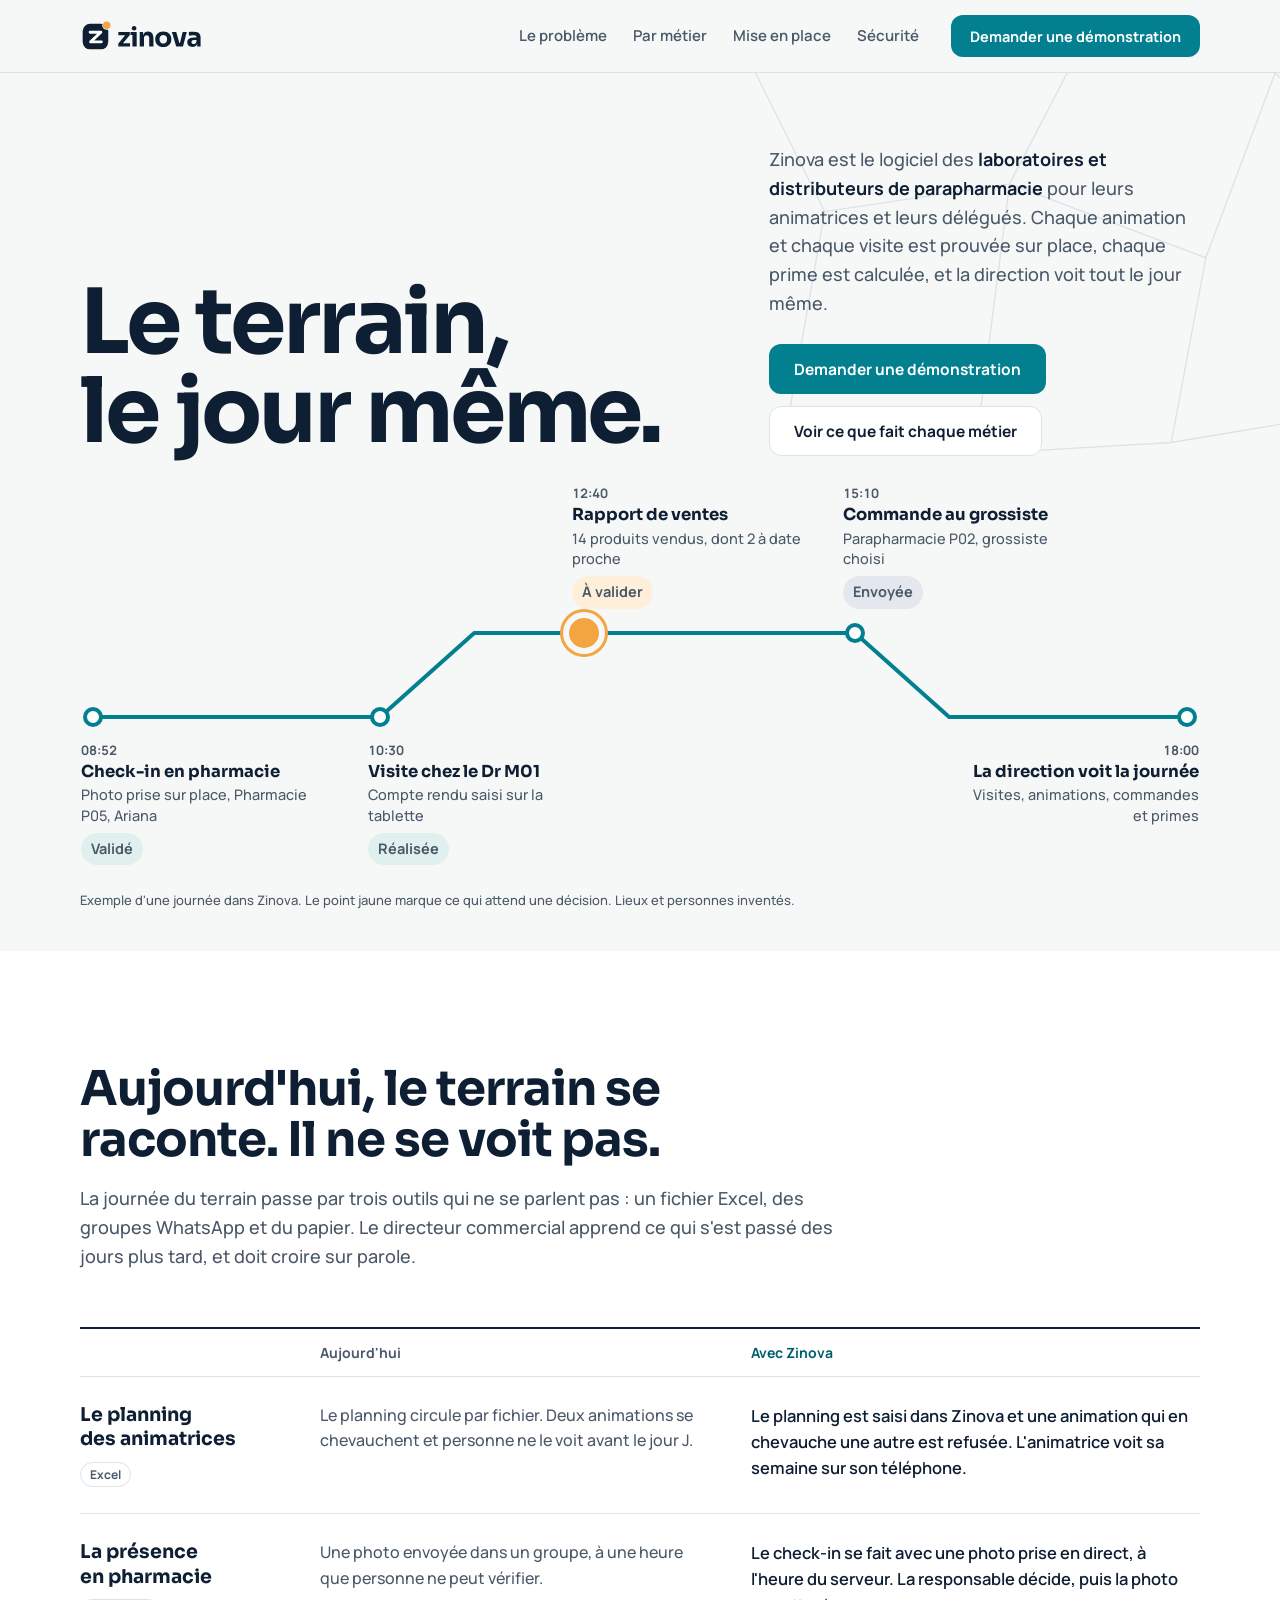
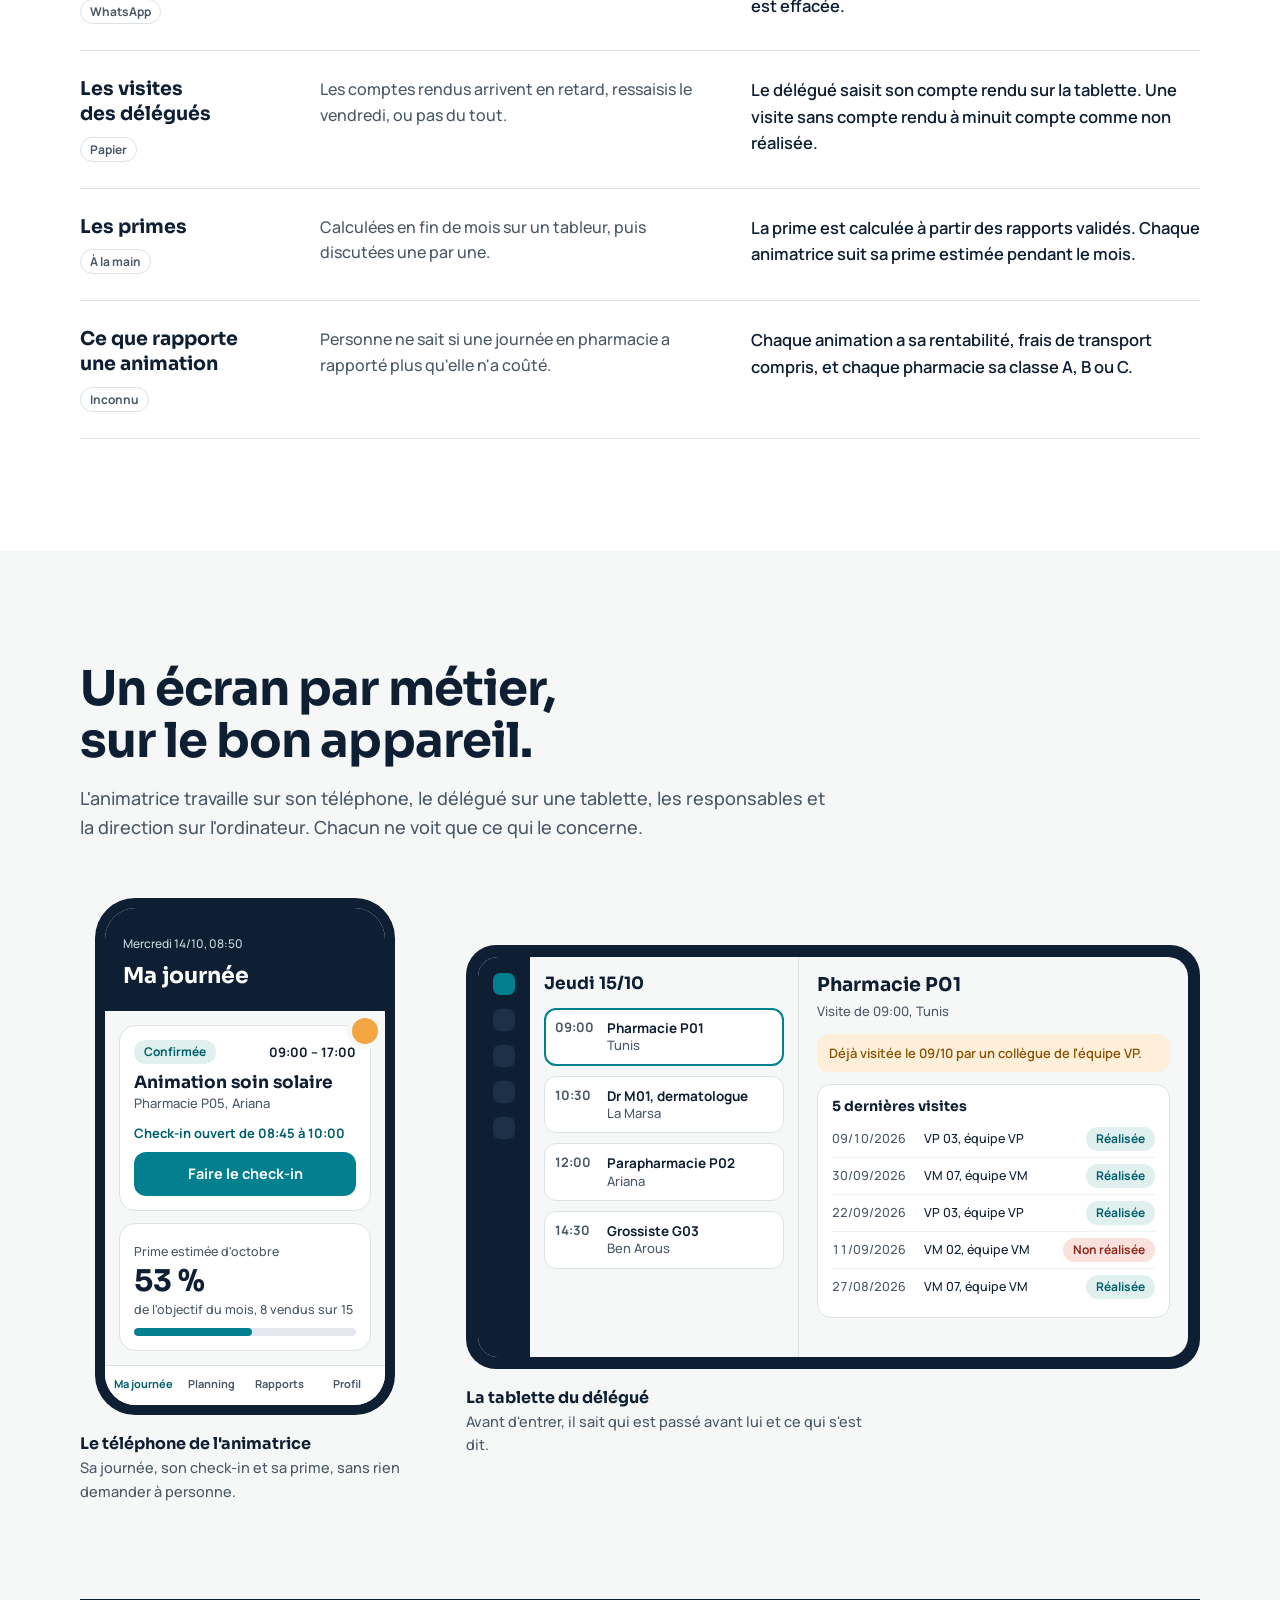
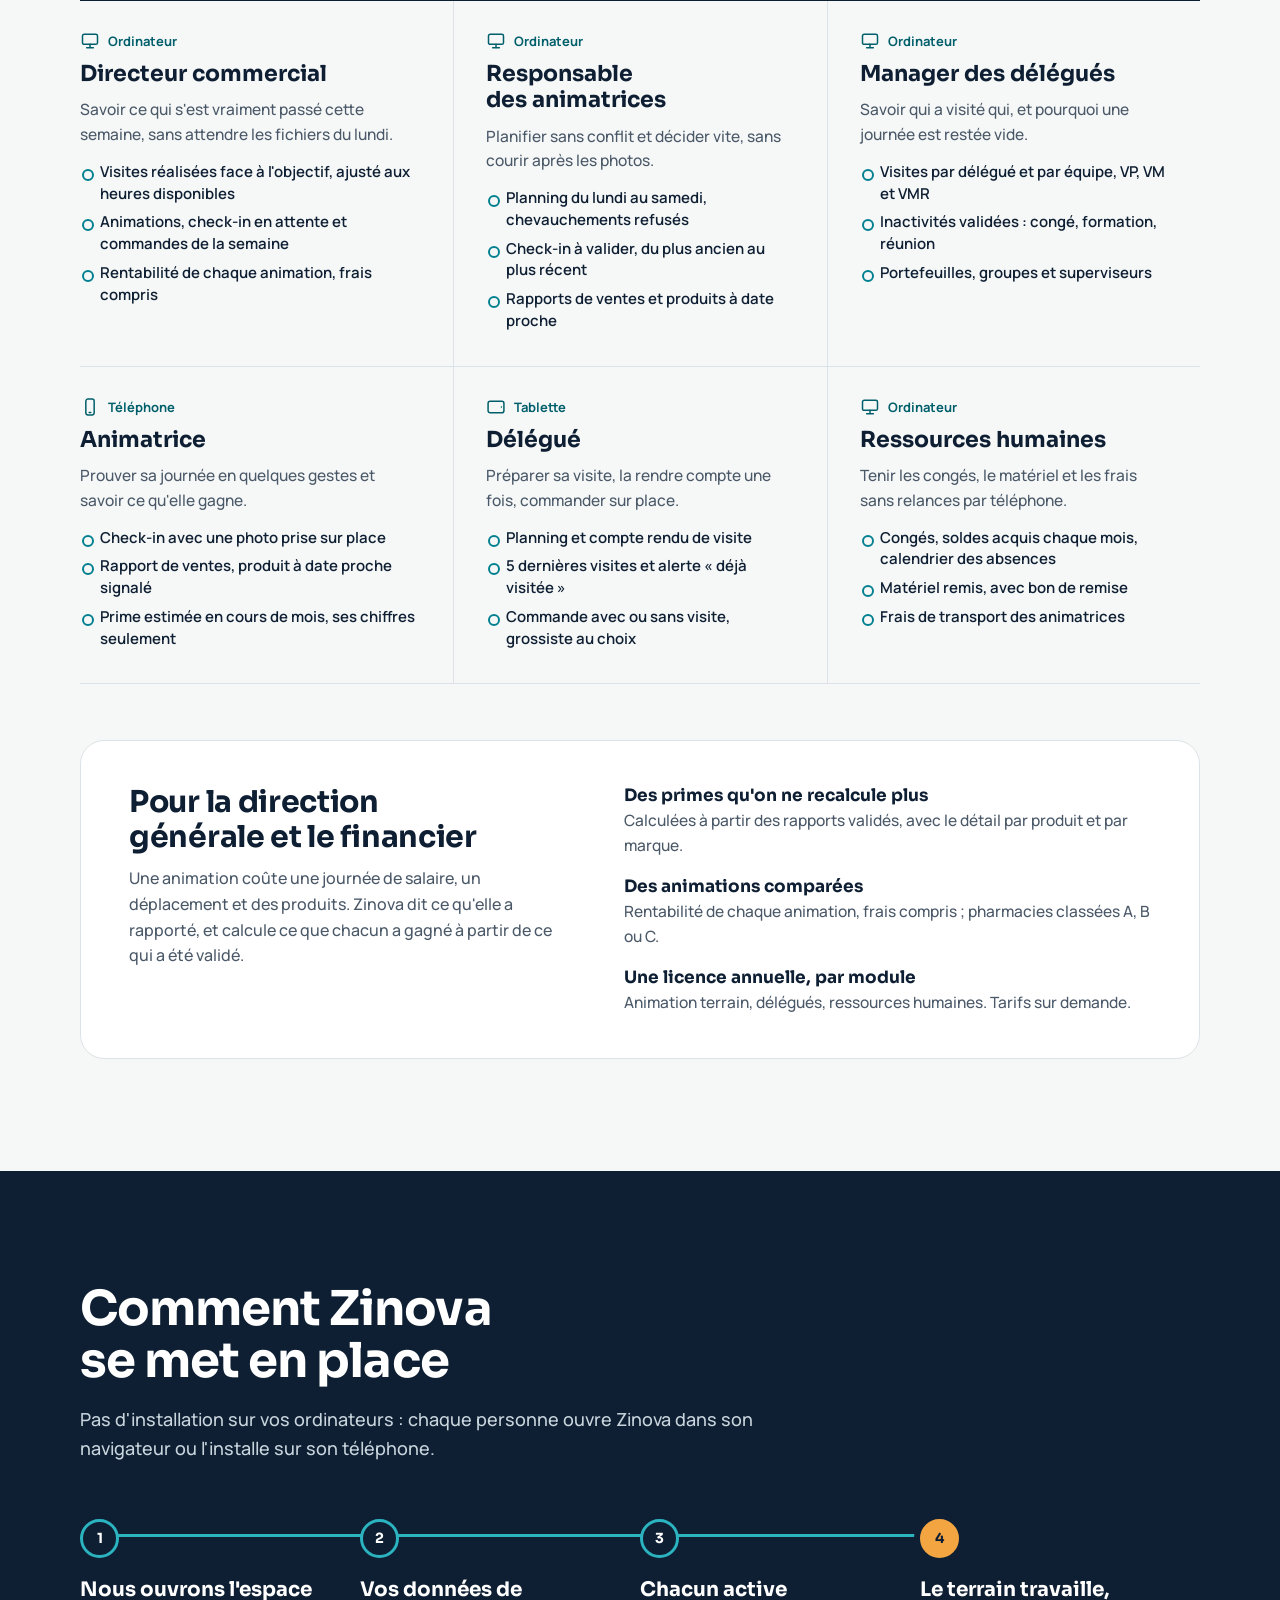
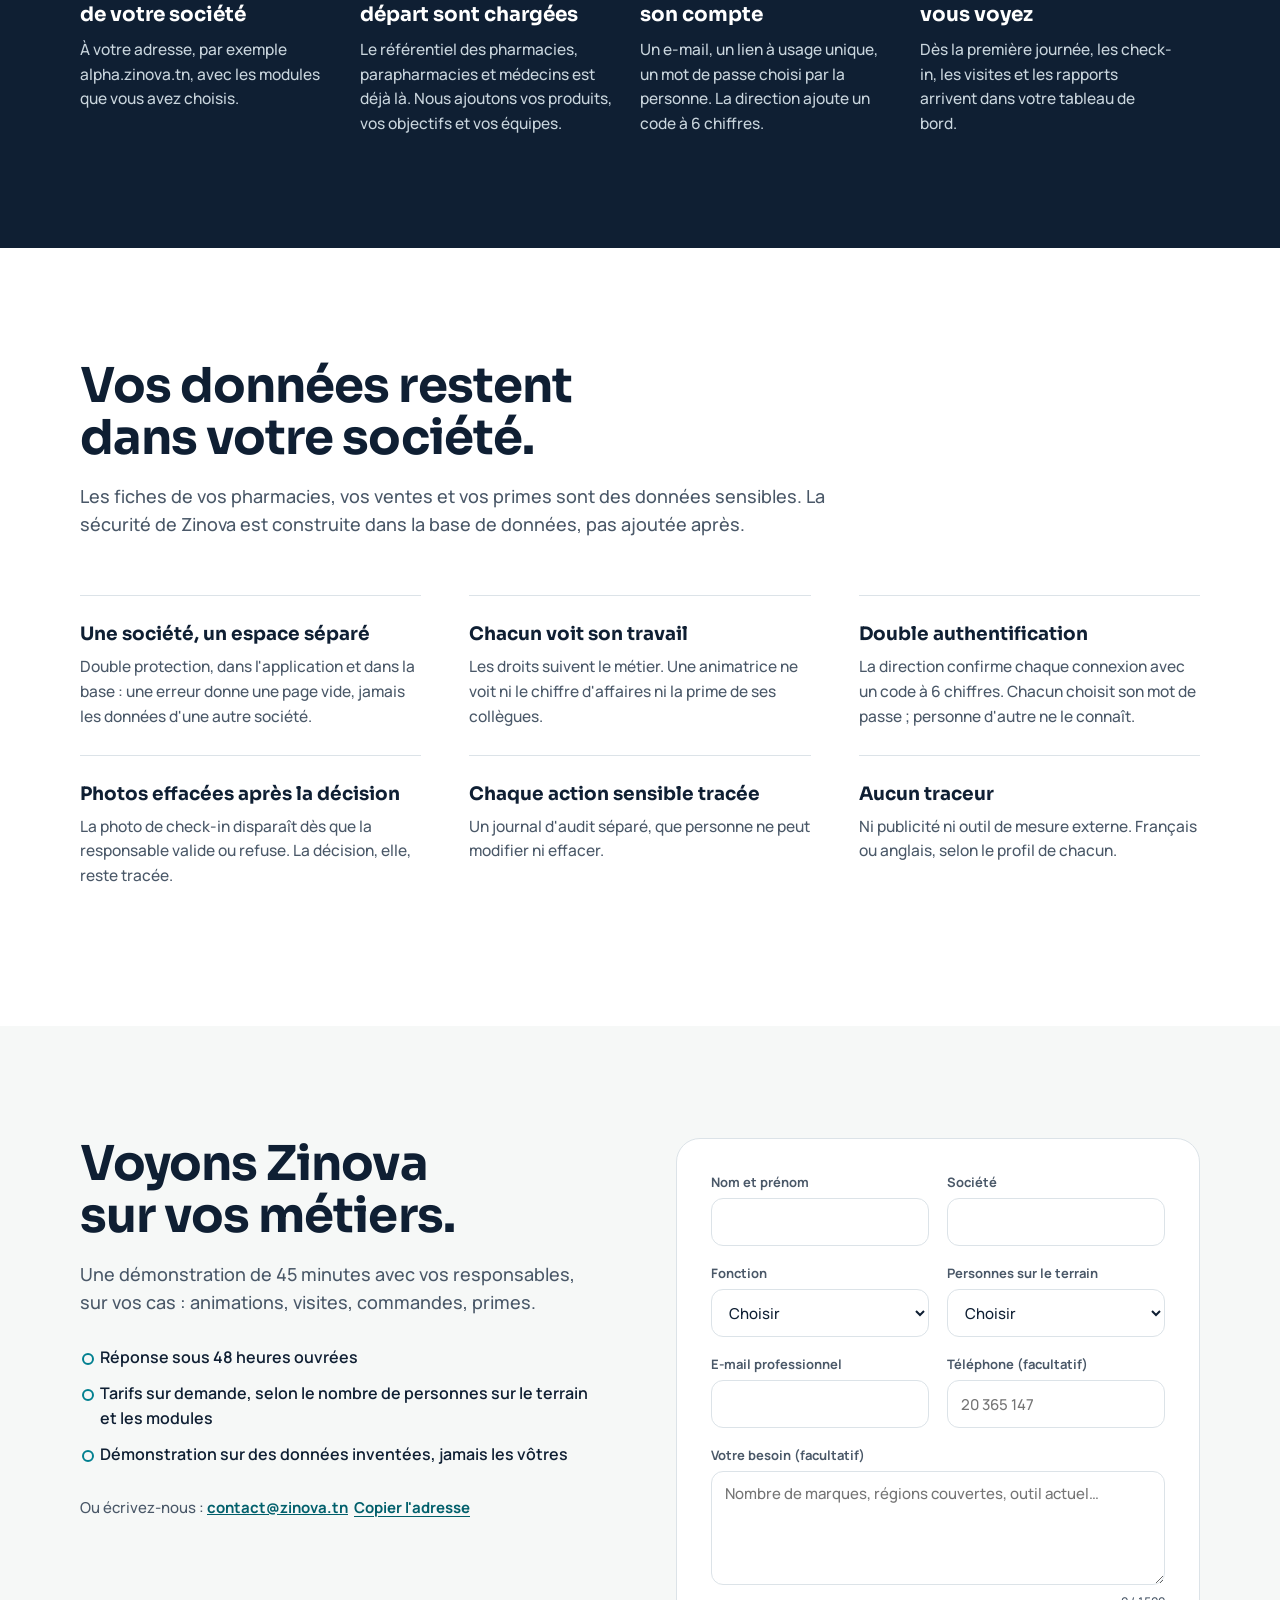
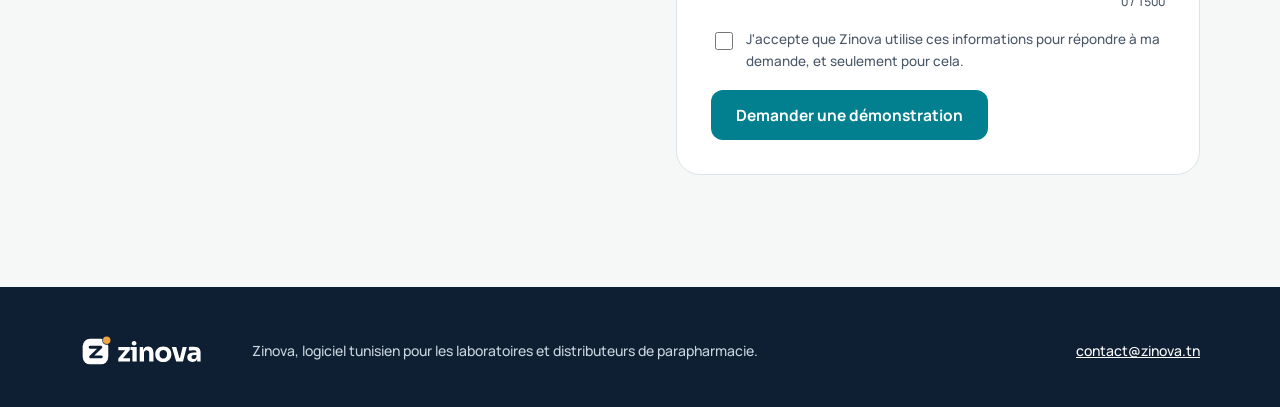
==== commit 9a0e8b8d: "Vitrine : nouvelle page selon la plateforme de marque (Le terrain, le jour meme) Promesse, ligne de " ====
--- a/index.html
+++ b/index.html
@@ -3,8 +3,8 @@
 <head>
 <meta charset="utf-8">
 <meta name="viewport" content="width=device-width, initial-scale=1">
-<title>Zinova : du terrain à la décision, sans papier</title>
-<meta name="description" content="Zinova, la suite de gestion de la force de vente terrain pour la distribution parapharmaceutique en Tunisie : animatrices, délégués, commandes, congés et décisions.">
+<title>Zinova, le terrain le jour même</title>
+<meta name="description" content="Zinova, le logiciel des laboratoires et distributeurs de parapharmacie en Tunisie pour leurs animatrices et leurs délégués : planning, check-in, visites, commandes, primes, rentabilité.">
 <meta name="robots" content="noindex, nofollow">
 <link rel="icon" href="data:image/svg+xml,%3Csvg xmlns='http://www.w3.org/2000/svg' viewBox='0 0 32 32'%3E%3Crect width='32' height='32' rx='7' fill='%230F1E33'/%3E%3Ctext x='16' y='23' font-family='Arial' font-weight='700' font-size='20' fill='%23fff' text-anchor='middle'%3Ez%3C/text%3E%3Ccircle cx='25' cy='8' r='3.5' fill='%23EF9F3A'/%3E%3C/svg%3E">
 <style>
@@ -13,483 +13,538 @@
 @font-face{font-family:"Manrope";font-style:normal;font-weight:500;font-display:swap;src:url("fonts/manrope-latin-500-normal.woff2") format("woff2")}
 @font-face{font-family:"Manrope";font-style:normal;font-weight:600;font-display:swap;src:url("fonts/manrope-latin-600-normal.woff2") format("woff2")}
 @font-face{font-family:"Manrope";font-style:normal;font-weight:700;font-display:swap;src:url("fonts/manrope-latin-700-normal.woff2") format("woff2")}
-</style>
-<style>
-/* Mise en page : une bande de nuit (identité, journée terrain animée), puis des bandes claires qui alternent, chaque section une idée. */
 :root{
-  --nuit:#0F1E33; --nuit-2:#17294A; --lagon:#0B7F8C; --lagon-clair:#5CC4C9; --soleil:#EF9F3A; --soleil-fonce:#B86B12;
-  --fond:#F4F6F3; --surface:#FFFFFF; --texte:#0F1E33; --discret:#4A5568; --trait:#DCE3E2; --sur-nuit:#E8EFF0; --sur-nuit-2:#A9C1C6;
-  --ok:#1D7A4E; --ok-fond:#E3F2EA; --bientot:#8A5A0C; --bientot-fond:#FDF0DC; --futur:#3E4C8F; --futur-fond:#E8EBF8;
-  --affiche:"Sora", "Segoe UI", system-ui, sans-serif; --corps:"Manrope", "Segoe UI", system-ui, sans-serif;
+  --nuit:#0F1F33; --nuit-actif:#1C3048; --nuit-texte:#C9D5DD; --sarcelle:#028090; --sarcelle-texte:#015F6B; --soleil:#F2A541; --lagon:#2BB3BF;
+  --brume:#F6F8F7; --surface:#FFFFFF; --discret:#4A5868; --trait:#DCE3E8;
+  --ok-fond:#E0F0EE; --ok:#015F6B; --att-fond:#FDEFD9; --att:#8A5300; --neutre-fond:#E4E8EE; --err-fond:#F9E1DE; --err:#8F2A1C;
+  --titre:"Sora",system-ui,sans-serif; --texte:"Manrope",system-ui,sans-serif;
   color-scheme:light;
 }
-@media (prefers-color-scheme: dark){:root:not([data-theme="light"]){
-  --fond:#0C1626; --surface:#132238; --texte:#E8EFF0; --discret:#A9B8C4; --trait:#24384F;
-  --ok:#7FD3A6; --ok-fond:#123326; --bientot:#F2C27A; --bientot-fond:#3A2A10; --futur:#AEB8F2; --futur-fond:#1E2550; --lagon:#2AA9B5; color-scheme:dark;}}
-:root[data-theme="dark"]{
-  --fond:#0C1626; --surface:#132238; --texte:#E8EFF0; --discret:#A9B8C4; --trait:#24384F;
-  --ok:#7FD3A6; --ok-fond:#123326; --bientot:#F2C27A; --bientot-fond:#3A2A10; --futur:#AEB8F2; --futur-fond:#1E2550; --lagon:#2AA9B5; color-scheme:dark;}
 *{box-sizing:border-box}
-body{margin:0;background:var(--fond);color:var(--texte);font-family:var(--corps);font-size:16px;line-height:1.6}
-h1,h2,h3{font-family:var(--affiche);text-wrap:balance;margin:0}
+html{scroll-behavior:smooth}
+body{margin:0;background:var(--brume);color:var(--nuit);font:500 16px/1.6 var(--texte);overflow-x:hidden}
+h1,h2,h3,h4{font-family:var(--titre);margin:0;text-wrap:balance}
 p{margin:0}
-a{color:inherit}
-.bande{padding-left:max(16px,env(safe-area-inset-left,0px));padding-right:max(16px,env(safe-area-inset-right,0px))}
-.cadre{max-width:1180px;margin:0 auto}
-.eyebrow{font-size:12.5px;font-weight:700;letter-spacing:.14em;text-transform:uppercase;color:var(--lagon)}
-.nuit .eyebrow{color:var(--soleil)}
-.section{padding-block:88px;display:flex;flex-direction:column;gap:40px}
-.entete{display:flex;flex-direction:column;gap:12px;max-width:720px}
-.entete h2{font-size:clamp(28px,4vw,42px);line-height:1.15;font-weight:700}
-.entete p{color:var(--discret);font-size:17px}
-:focus-visible{outline:3px solid var(--soleil);outline-offset:3px;border-radius:4px}
-
-/* Navigation */
-.nuit{background:var(--nuit);color:var(--sur-nuit)}
-nav.haut{display:flex;align-items:center;justify-content:space-between;gap:16px;padding-block:20px;flex-wrap:wrap}
-.marque{display:flex;align-items:center;gap:10px;font-family:var(--affiche);font-weight:700;font-size:22px;color:#fff;text-decoration:none}
-.logo{width:38px;height:38px;border-radius:10px;background:#fff;color:var(--nuit);display:grid;place-items:center;font-size:22px;position:relative;font-weight:700}
-.logo::after{content:"";position:absolute;top:-4px;right:-4px;width:11px;height:11px;border-radius:50%;background:var(--soleil)}
-.liens{display:flex;gap:22px;flex-wrap:wrap;font-size:14.5px}
-.liens a{text-decoration:none;color:var(--sur-nuit-2)}
-.liens a:hover{color:#fff}
+a{color:var(--sarcelle-texte)}
+:focus-visible{outline:3px solid var(--sarcelle);outline-offset:3px;border-radius:6px}
+.cadre{max-width:1200px;margin:0 auto;padding:0 40px}
+.pastille{display:inline-block;font:700 12px/1 var(--texte);padding:6px 10px;border-radius:999px;white-space:nowrap}
+.p-ok{background:var(--ok-fond);color:var(--ok)}
+.p-att{background:var(--att-fond);color:var(--att)}
+.p-neutre{background:var(--neutre-fond);color:var(--nuit)}
+.p-err{background:var(--err-fond);color:var(--err)}
+.btn{display:inline-flex;align-items:center;justify-content:center;height:50px;padding:0 24px;border-radius:12px;font:700 15.5px var(--texte);text-decoration:none;border:1px solid transparent;cursor:pointer}
+.btn-principal{background:var(--sarcelle);color:#fff}
+.btn-principal:hover{background:#016D7B}
+.btn-second{background:var(--surface);color:var(--nuit);border-color:var(--trait)}
+.btn-second:hover{border-color:var(--nuit)}
+/* La pastille découpée : un seul élément par écran, là où il faut agir */
+.signal{position:relative}
+.signal::before{content:"";position:absolute;top:-13px;right:-13px;width:36px;height:36px;border-radius:50%;background:var(--fond-signal,var(--brume))}
+.signal::after{content:"";position:absolute;top:-8px;right:-8px;width:26px;height:26px;border-radius:50%;background:var(--soleil)}
+
+.evitement{position:absolute;left:8px;top:-60px;z-index:30;background:var(--nuit);color:#fff;padding:10px 16px;border-radius:8px;font-weight:700}
+.evitement:focus{top:8px}
+.nuit a{color:#fff}
+/* En-tête */
+.entete-site{position:sticky;top:0;z-index:20;background:rgba(246,248,247,.94);backdrop-filter:blur(8px);border-bottom:1px solid var(--trait)}
+.entete-site .cadre{display:flex;align-items:center;gap:32px;height:72px}
+.logo{height:32px;width:auto;display:block}
+.nav{display:flex;gap:26px;margin-left:auto}
+.nav a{color:var(--discret);text-decoration:none;font-weight:600;font-size:15px}
+.nav a:hover{color:var(--nuit)}
+.entete-site .actions{display:flex;align-items:center;gap:18px}
+.entete-site .actions a.lien{font-weight:700;font-size:15px;text-decoration:none;color:var(--nuit)}
+.entete-site .btn{height:42px;padding:0 18px;font-size:14.5px}
 
 /* Héros */
-.heros{display:grid;grid-template-columns:minmax(0,1.05fr) minmax(0,.95fr);gap:56px;align-items:center;padding-block:56px 96px}
-.heros h1{font-size:clamp(38px,6vw,68px);line-height:1.04;font-weight:700;color:#fff;letter-spacing:-.02em}
-.heros h1 em{font-style:normal;color:var(--soleil)}
-.heros .accroche{font-size:18.5px;color:var(--sur-nuit-2);max-width:540px}
-.heros .gauche{display:flex;flex-direction:column;gap:26px}
-.actions{display:flex;gap:12px;flex-wrap:wrap}
-.btn{display:inline-flex;align-items:center;gap:8px;padding:13px 22px;border-radius:999px;font-weight:700;font-size:15px;text-decoration:none;border:0;cursor:pointer;font-family:var(--corps)}
-.btn-soleil{background:var(--soleil);color:var(--nuit)}
-.btn-soleil:hover{background:#F5B35C}
-.btn-ligne{background:transparent;color:#fff;box-shadow:inset 0 0 0 1.5px rgba(255,255,255,.35)}
-.btn-ligne:hover{box-shadow:inset 0 0 0 1.5px #fff}
-.faits{display:flex;gap:28px;flex-wrap:wrap;padding-top:8px;border-top:1px solid rgba(255,255,255,.12)}
-.fait{display:flex;flex-direction:column}
-.fait b{font-family:var(--affiche);font-size:26px;color:#fff}
-.fait span{font-size:13px;color:var(--sur-nuit-2)}
-
-/* Journée terrain */
-.journee{background:var(--nuit-2);border-radius:28px;padding:22px;display:flex;flex-direction:column;gap:12px;position:relative}
-.journee .titre-j{display:flex;justify-content:space-between;align-items:center;font-size:13px;color:var(--sur-nuit-2);padding:2px 4px 6px}
-.journee .titre-j b{color:#fff;font-family:var(--affiche);font-size:15px}
-.etape{display:grid;grid-template-columns:52px minmax(0,1fr) auto;gap:14px;align-items:center;background:#1E3358;border-radius:16px;padding:13px 16px;color:var(--sur-nuit)}
-.etape .h{font-variant-numeric:tabular-nums;font-size:13px;color:var(--sur-nuit-2)}
-.etape .q{font-size:14.5px;line-height:1.35}
-.etape .q small{display:block;color:var(--sur-nuit-2);font-size:12.5px}
-.pastille{font-size:11.5px;font-weight:700;padding:4px 10px;border-radius:999px;white-space:nowrap}
-.p-ok{background:#16483A;color:#8EE0B6}
-.p-dp{background:#4A2420;color:#FFB4A6}
-.p-att{background:#4A3410;color:#FFD08A}
-.p-rang{background:#13505A;color:#9FE6EC}
-.etape.active{background:#24406C;box-shadow:inset 3px 0 0 var(--soleil)}
-@media (prefers-reduced-motion:no-preference){
-  .etape{transition:background .5s, box-shadow .5s}
+.heros{position:relative;padding:72px 0 40px;overflow:hidden}
+.secteurs{position:absolute;inset:0;width:100%;height:100%;pointer-events:none}
+.secteurs path{fill:none;stroke:#DCE3E8;stroke-width:1.2}
+.heros .cadre{position:relative}
+.heros-haut{display:grid;grid-template-columns:minmax(0,1.45fr) minmax(0,1fr);gap:64px;align-items:end}
+.heros h1{font-size:90px;white-space:nowrap;line-height:.98;letter-spacing:-.035em;font-weight:700}
+.heros .chapo{font-size:18px;color:var(--discret);margin-bottom:26px}
+.heros .chapo b{color:var(--nuit);font-weight:700}
+.boutons{display:flex;gap:12px;flex-wrap:wrap}
+
+/* La ligne de tournée */
+.tournee{position:relative;height:350px;margin-top:56px}
+.tournee svg{position:absolute;inset:0;width:100%;height:100%;overflow:visible}
+.tournee svg path{fill:none;stroke:var(--sarcelle);stroke-width:4;stroke-linecap:round;stroke-linejoin:round;vector-effect:non-scaling-stroke}
+.arret{position:absolute;width:0;height:0}
+.arret .point{position:absolute;left:-10px;top:-10px;width:20px;height:20px;border-radius:50%;background:var(--surface);border:4px solid var(--sarcelle)}
+.arret.maintenant .point{left:-15px;top:-15px;width:30px;height:30px;border:none;background:var(--soleil);box-shadow:0 0 0 6px var(--brume),0 0 0 9px var(--soleil)}
+.arret .texte{position:absolute;left:-12px;width:230px;display:flex;flex-direction:column;gap:3px}
+.arret.bas .texte{top:24px}
+.arret.haut .texte{bottom:24px}
+.arret.droite .texte{left:auto;right:-12px;text-align:right;align-items:flex-end}
+.arret time{font:700 13px var(--texte);color:var(--discret);font-variant-numeric:tabular-nums}
+.arret b{font:700 16.5px/1.25 var(--titre)}
+.arret span{font-size:14.5px;color:var(--discret);line-height:1.4}
+.arret .pastille{align-self:flex-start;margin-top:4px}
+.arret.droite .pastille{align-self:flex-end}
+.legende{margin-top:28px;font-size:13px;color:var(--discret)}
+
+/* Sections */
+.section{padding:112px 0}
+.blanc{background:var(--surface)}
+.tete{max-width:760px;margin-bottom:56px}
+.tete h2{font-size:48px;line-height:1.08;letter-spacing:-.02em;margin-bottom:18px}
+.tete p{font-size:18px;color:var(--discret)}
+
+/* Problème : le registre avant / avec */
+.registre{border-top:2px solid var(--nuit)}
+.registre-tete,.ligne-r{display:grid;grid-template-columns:200px minmax(0,1fr) minmax(0,1.15fr);gap:40px}
+.registre-tete{padding:14px 0;border-bottom:1px solid var(--trait);font:700 14px var(--texte);color:var(--discret)}
+.registre-tete span:last-child{color:var(--sarcelle-texte)}
+.ligne-r{padding:26px 0;border-bottom:1px solid var(--trait);align-items:start}
+.ligne-r h3{font-size:19px;line-height:1.3}
+.avant{color:var(--discret);font-size:16px}
+.outil{display:inline-block;font:700 12px var(--texte);color:var(--discret);border:1px solid var(--trait);border-radius:999px;padding:3px 9px;margin-top:10px}
+.apres{font-size:16.5px;font-weight:600}
+
+/* Métiers : scènes réelles */
+.scenes{display:grid;grid-template-columns:330px minmax(0,1fr);gap:56px;align-items:center;margin-bottom:96px}
+.scene figcaption{margin-top:18px;font-size:14.5px;color:var(--discret);max-width:420px}
+.scene figcaption b{color:var(--nuit);display:block;font:700 16px var(--titre);margin-bottom:2px}
+figure{margin:0}
+.telephone{width:300px;border-radius:40px;background:var(--nuit);padding:10px;margin:0 auto}
+.tel-ecran{border-radius:31px;overflow:hidden;background:var(--brume)}
+.tel-haut{background:var(--nuit);color:#fff;padding:22px 18px 18px}
+.tel-haut small{color:var(--nuit-texte);font-size:12px}
+.tel-haut h4{font-size:22px;margin-top:2px}
+.tel-corps{padding:14px;display:flex;flex-direction:column;gap:12px}
+.carte-m{background:var(--surface);border:1px solid var(--trait);border-radius:16px;padding:14px}
+.carte-m .rang{display:flex;justify-content:space-between;align-items:center;gap:8px;margin-bottom:8px}
+.carte-m h5{font:700 17px/1.25 var(--titre);margin:0}
+.carte-m .lieu{font-size:13px;color:var(--discret)}
+.carte-m .fenetre{font:700 13px var(--texte);color:var(--sarcelle-texte);margin:10px 0}
+.carte-m .action{height:44px;border-radius:12px;background:var(--sarcelle);color:#fff;font:700 14.5px var(--texte);display:flex;align-items:center;justify-content:center}
+.prime-m small{font-size:12.5px;color:var(--discret)}
+.prime-m strong{display:block;font:700 30px/1.1 var(--titre);margin:2px 0 2px}
+.prime-m em{display:block;font-style:normal;font-size:12.5px;color:var(--discret);margin-bottom:8px}
+.barre{height:8px;border-radius:99px;background:var(--neutre-fond);overflow:hidden}
+.barre i{display:block;height:100%;width:53%;background:var(--sarcelle);border-radius:99px}
+.tel-onglets{display:grid;grid-template-columns:repeat(4,1fr);background:var(--surface);border-top:1px solid var(--trait);padding:10px 4px 14px;font:700 11px var(--texte);color:var(--discret);text-align:center}
+.tel-onglets span:first-child{color:var(--sarcelle-texte)}
+
+.tablette{background:var(--nuit);border-radius:30px;padding:12px;width:100%;max-width:760px}
+.tab-ecran{border-radius:20px;overflow:hidden;background:var(--brume);display:grid;grid-template-columns:52px minmax(0,.9fr) minmax(0,1.3fr);min-height:400px}
+.tab-nav{background:var(--nuit);display:flex;flex-direction:column;align-items:center;gap:14px;padding-top:16px}
+.tab-nav i{width:22px;height:22px;border-radius:7px;background:var(--nuit-actif)}
+.tab-nav i:first-child{background:var(--sarcelle)}
+.tab-liste{padding:16px 14px;border-right:1px solid var(--trait);display:flex;flex-direction:column;gap:10px}
+.tab-liste h5{font:700 17px var(--titre);margin:0 0 4px}
+.visite{display:grid;grid-template-columns:44px minmax(0,1fr);gap:8px;background:var(--surface);border:1px solid var(--trait);border-radius:12px;padding:10px;font-size:13px;line-height:1.35}
+.visite time{font-weight:700;color:var(--discret)}
+.visite b{display:block;font-size:13.5px}
+.visite span{color:var(--discret)}
+.visite.active{border:2px solid var(--sarcelle);padding:9px}
+.tab-detail{padding:16px 18px;display:flex;flex-direction:column;gap:12px}
+.tab-detail h5{font:700 19px var(--titre);margin:0}
+.tab-detail .lieu{font-size:13px;color:var(--discret);margin-top:-8px}
+.alerte{background:var(--att-fond);color:var(--att);border-radius:12px;padding:10px 12px;font-size:13px;font-weight:600;line-height:1.4}
+.historique{background:var(--surface);border:1px solid var(--trait);border-radius:14px;padding:12px 14px}
+.historique h6{font:700 14px var(--titre);margin:0 0 6px}
+.historique ol{list-style:none;margin:0;padding:0}
+.historique li{display:grid;grid-template-columns:84px minmax(0,1fr) auto;gap:8px;padding:6px 0;border-top:1px solid #EEF2F4;font-size:12.5px;align-items:center}
+.historique li:first-child{border-top:0}
+.historique time{color:var(--discret);font-variant-numeric:tabular-nums}
+.historique .non{color:var(--discret)}
+
+.metiers{display:grid;grid-template-columns:repeat(3,minmax(0,1fr));border-top:2px solid var(--nuit)}
+.metier{padding:30px 32px 34px 0;border-bottom:1px solid var(--trait)}
+.metier:not(:nth-child(3n+1)){padding-left:32px;border-left:1px solid var(--trait)}
+.appareil{display:flex;align-items:center;gap:8px;font:700 13px var(--texte);color:var(--sarcelle-texte);margin-bottom:10px}
+.appareil svg{width:20px;height:20px;stroke:currentColor;fill:none;stroke-width:1.8;stroke-linecap:round;stroke-linejoin:round}
+.metier h3{font-size:22px;line-height:1.2;margin-bottom:10px}
+.metier .besoin{color:var(--discret);font-size:15.5px;margin-bottom:14px}
+.metier ul{margin:0;padding:0;list-style:none;display:flex;flex-direction:column;gap:7px}
+.metier li{position:relative;padding-left:20px;font-size:15px;line-height:1.45;font-weight:600}
+.metier li::before{content:"";position:absolute;left:2px;top:8px;width:8px;height:8px;border-radius:50%;border:2px solid var(--sarcelle)}
+.decideur{margin-top:56px;display:grid;grid-template-columns:minmax(0,1fr) minmax(0,1.2fr);gap:56px;background:var(--surface);border:1px solid var(--trait);border-radius:24px;padding:44px 48px}
+.decideur h3{font-size:30px;line-height:1.15;letter-spacing:-.01em;margin-bottom:12px}
+.decideur p{color:var(--discret)}
+.decideur dl{margin:0;display:grid;gap:18px}
+.decideur dt{font:700 17px var(--titre)}
+.decideur dd{margin:2px 0 0;color:var(--discret);font-size:15.5px}
+
+/* Mise en place : la tournée sur fond Nuit */
+.nuit{background:var(--nuit);color:#fff}
+.nuit .tete p{color:var(--nuit-texte)}
+.etapes{list-style:none;margin:0;padding:0;display:grid;grid-template-columns:repeat(4,minmax(0,1fr));position:relative;counter-reset:etape}
+.etapes::before{content:"";position:absolute;left:12px;right:calc(25% - 12px);top:15px;height:3px;background:var(--lagon);border-radius:2px}
+.etapes li{position:relative;padding:58px 28px 0 0;counter-increment:etape}
+.etapes li::before{content:counter(etape);position:absolute;left:0;top:0;width:33px;height:33px;border-radius:50%;background:var(--nuit);border:3px solid var(--lagon);display:grid;place-items:center;font:700 14px var(--titre);color:#fff}
+.etapes li:last-child::before{background:var(--soleil);border-color:var(--soleil);color:var(--nuit);box-shadow:0 0 0 6px var(--nuit)}
+.etapes h3{font-size:20px;line-height:1.25;margin-bottom:10px}
+.etapes p{color:var(--nuit-texte);font-size:15.5px}
+
+/* Sécurité */
+.securite{display:grid;grid-template-columns:repeat(3,minmax(0,1fr));gap:0 48px}
+.securite div{padding:26px 0;border-top:1px solid var(--trait)}
+.securite h3{font-size:18.5px;line-height:1.3;margin-bottom:8px}
+.securite p{color:var(--discret);font-size:15.5px}
+
+/* Contact */
+.contact{display:grid;grid-template-columns:minmax(0,1fr) minmax(0,1fr);gap:72px;align-items:start}
+.contact .tete{margin-bottom:28px}
+.contact ul{margin:0 0 28px;padding:0;list-style:none;display:flex;flex-direction:column;gap:10px}
+.contact li{padding-left:20px;position:relative;font-weight:600}
+.contact li::before{content:"";position:absolute;left:2px;top:8px;width:8px;height:8px;border-radius:50%;border:2px solid var(--sarcelle)}
+.direct{font-size:15px;color:var(--discret)}
+.direct a{font-weight:700}
+.formulaire{background:var(--surface);border:1px solid var(--trait);border-radius:24px;padding:34px;display:grid;grid-template-columns:1fr 1fr;gap:18px}
+.formulaire .large{grid-column:1/-1}
+.champ{display:flex;flex-direction:column;gap:7px;min-width:0}
+.champ label{font:700 13px var(--texte);color:var(--discret)}
+.champ input,.champ select{height:48px;border:1px solid var(--trait);border-radius:12px;padding:0 13px;font:500 15px var(--texte);color:var(--nuit);background:var(--surface);width:100%}
+.champ input:focus,.champ select:focus{outline:none;border-color:var(--sarcelle);box-shadow:0 0 0 3px rgba(2,128,144,.16)}
+.formulaire .btn{grid-column:1/-1;justify-self:start}
+.formulaire .accord{grid-column:1/-1;display:flex;gap:10px;align-items:flex-start;font-size:13.5px;color:var(--discret)}
+.formulaire .accord input{margin-top:3px;flex:none;width:18px;height:18px;accent-color:var(--sarcelle)}
+.champ textarea{border:1px solid var(--trait);border-radius:12px;padding:11px 13px;font:500 15px/1.5 var(--texte);color:var(--nuit);background:var(--surface);width:100%;resize:vertical}
+.champ textarea:focus{outline:none;border-color:var(--sarcelle);box-shadow:0 0 0 3px rgba(2,128,144,.16)}
+.champ [aria-invalid="true"]{border-color:var(--err)}
+.err{font-size:12.5px;color:var(--err);font-weight:600}
+.err:empty{display:none}
+.compteur{font-size:12px;color:var(--discret);align-self:flex-end;font-variant-numeric:tabular-nums}
+.resultat{grid-column:1/-1;background:var(--att-fond);color:var(--att);border-radius:12px;padding:14px 16px;font-size:14.5px;line-height:1.5;font-weight:600}
+.resultat[hidden]{display:none}
+.lien-copie{background:none;border:0;padding:0;margin-left:6px;color:var(--sarcelle-texte);font:700 15px var(--texte);cursor:pointer;text-decoration:underline;text-underline-offset:3px}
+.copie-etat{display:block;min-height:1.4em;font-size:13.5px;color:var(--sarcelle-texte);font-weight:600}
+@media (prefers-reduced-motion:reduce){html{scroll-behavior:auto}}
+
+.pied{background:var(--nuit);color:var(--nuit-texte);padding:48px 0 40px;font-size:14px}
+.pied .cadre{display:grid;grid-template-columns:auto 1fr auto;gap:24px 48px;align-items:center}
+.pied p{max-width:520px}
+.pied a{color:#fff}
+
+@media (max-width:1100px){
+  .heros h1{font-size:72px}
+  .scenes{grid-template-columns:minmax(0,1fr);gap:48px}
 }
-
-/* Applications */
-.apps{display:grid;grid-template-columns:repeat(2,minmax(0,1fr));gap:20px}
-.app{background:var(--surface);border:1px solid var(--trait);border-radius:20px;padding:28px;display:flex;flex-direction:column;gap:12px}
-.app .ecran{font-size:12.5px;font-weight:700;color:var(--lagon);letter-spacing:.06em;text-transform:uppercase}
-.app h3{font-size:21px}
-.app p{color:var(--discret);font-size:15px}
-
-/* Rôles */
-.onglets{display:flex;gap:8px;flex-wrap:wrap}
-.onglet{font-family:var(--corps);font-size:14.5px;font-weight:600;padding:10px 16px;border-radius:999px;border:1px solid var(--trait);background:var(--surface);color:var(--texte);cursor:pointer}
-.onglet[aria-selected="true"]{background:var(--nuit);color:#fff;border-color:var(--nuit)}
-:root[data-theme="dark"] .onglet[aria-selected="true"]{background:var(--lagon);border-color:var(--lagon)}
-@media (prefers-color-scheme: dark){:root:not([data-theme="light"]) .onglet[aria-selected="true"]{background:var(--lagon);border-color:var(--lagon)}}
-.panneau{display:grid;grid-template-columns:minmax(0,.8fr) minmax(0,1.2fr);gap:32px;background:var(--surface);border:1px solid var(--trait);border-radius:24px;padding:32px}
-.panneau h3{font-size:26px}
-.panneau .qui{display:flex;flex-direction:column;gap:12px}
-.panneau .qui p{color:var(--discret)}
-.panneau .appareil{font-size:13.5px;font-weight:600;color:var(--lagon)}
-.liste{list-style:none;margin:0;padding:0;display:grid;grid-template-columns:repeat(2,minmax(0,1fr));gap:12px 24px}
-.liste li{display:flex;gap:10px;font-size:15px;line-height:1.45}
-.liste li::before{content:"";flex:none;width:8px;height:8px;margin-top:8px;border-radius:50%;background:var(--soleil)}
-
-/* Feuille de route */
-.route{display:grid;grid-template-columns:repeat(3,minmax(0,1fr));gap:20px}
-.colonne{background:var(--surface);border:1px solid var(--trait);border-radius:22px;padding:26px;display:flex;flex-direction:column;gap:16px}
-.colonne .tete{display:flex;align-items:center;justify-content:space-between;gap:8px}
-.colonne h3{font-size:19px}
-.etat{font-size:12px;font-weight:700;padding:4px 10px;border-radius:999px;white-space:nowrap}
-.e-ok{background:var(--ok-fond);color:var(--ok)}
-.e-bientot{background:var(--bientot-fond);color:var(--bientot)}
-.e-futur{background:var(--futur-fond);color:var(--futur)}
-.items{list-style:none;margin:0;padding:0;display:flex;flex-direction:column;gap:12px}
-.items li{display:flex;flex-direction:column;padding-bottom:12px;border-bottom:1px dashed var(--trait)}
-.items li:last-child{border-bottom:0;padding-bottom:0}
-.items b{font-size:15px}
-.items span{font-size:14px;color:var(--discret)}
-
-/* Assistant */
-.assistant{display:grid;grid-template-columns:minmax(0,1fr) minmax(0,1fr);gap:40px;align-items:center}
-.bulles{display:flex;flex-direction:column;gap:12px;background:var(--nuit-2);border-radius:24px;padding:24px}
-.bulle{max-width:85%;padding:12px 16px;border-radius:16px;font-size:14.5px;line-height:1.45}
-.bulle.moi{align-self:flex-end;background:var(--soleil);color:var(--nuit);border-bottom-right-radius:4px}
-.bulle.z{background:#1E3358;color:var(--sur-nuit);border-bottom-left-radius:4px}
-.bulle.z b{color:#fff}
-.bientot-note{font-size:13px;color:var(--sur-nuit-2);text-align:center}
-
-/* Sécurité */
-.secu{display:grid;grid-template-columns:repeat(3,minmax(0,1fr));gap:20px}
-.carte-s{padding:24px;border-top:3px solid var(--lagon);background:var(--surface);border-radius:0 0 16px 16px;display:flex;flex-direction:column;gap:8px}
-.carte-s h3{font-size:17px}
-.carte-s p{color:var(--discret);font-size:14.5px}
-
-/* Contact */
-.contact{display:grid;grid-template-columns:minmax(0,1.2fr) minmax(0,.8fr);gap:40px;align-items:center;padding-block:80px}
-.contact h2{font-size:clamp(28px,4vw,44px);color:#fff}
-.contact p{color:var(--sur-nuit-2)}
-.contact{align-items:start}
-.direct{display:flex;flex-direction:column;gap:6px;margin-top:18px;padding-top:18px;border-top:1px solid rgba(255,255,255,.12);font-size:14px;color:var(--sur-nuit-2)}
-.adresse{font-family:var(--affiche);font-size:20px;color:#fff;user-select:all;word-break:break-all}
-.lien-copie{align-self:flex-start;background:none;border:0;padding:0;color:var(--soleil);font:600 14px var(--corps);cursor:pointer;text-decoration:underline;text-underline-offset:3px}
-.copie-etat{font-size:13px;color:var(--soleil);min-height:1.2em}
-.formulaire{background:var(--surface);color:var(--texte);border-radius:24px;padding:28px;display:flex;flex-direction:column;gap:16px}
-.ligne2{display:grid;grid-template-columns:repeat(2,minmax(0,1fr));gap:16px}
-.champ{display:flex;flex-direction:column;gap:6px;border:0;padding:0;margin:0;min-width:0}
-.champ label,.champ legend{font-size:13.5px;font-weight:700}
-.champ legend{margin-bottom:6px}
-.formulaire input:not([type=checkbox]),.formulaire select,.formulaire textarea{font:15px var(--corps);color:var(--texte);background:var(--fond);border:1.5px solid var(--trait);border-radius:12px;padding:11px 13px;width:100%}
-.formulaire input:focus,.formulaire select:focus,.formulaire textarea:focus{outline:none;border-color:var(--lagon);box-shadow:0 0 0 3px rgba(11,127,140,.18)}
-.formulaire [aria-invalid="true"]{border-color:#C2412D}
-.choix{display:flex;flex-wrap:wrap;gap:8px}
-.choix label{display:flex;align-items:center;gap:8px;font-size:14px;font-weight:500;padding:8px 12px;border:1.5px solid var(--trait);border-radius:999px;cursor:pointer}
-.choix label:has(input:checked){border-color:var(--lagon);background:rgba(11,127,140,.1)}
-.choix input,.accord input{accent-color:var(--lagon);width:16px;height:16px}
-.accord{display:flex;gap:10px;align-items:flex-start;font-size:13.5px;color:var(--discret)}
-.accord input{margin-top:3px;flex:none}
-.err{font-size:12.5px;color:#C2412D;min-height:0}
-.compteur{font-size:12px;color:var(--discret);align-self:flex-end;font-variant-numeric:tabular-nums}
-.envoyer{align-self:flex-start}
-.resultat{background:var(--ok-fond);color:var(--ok);border-radius:14px;padding:14px 16px;font-size:14px;line-height:1.5}
-@media (max-width:560px){.ligne2{grid-template-columns:minmax(0,1fr)}.formulaire{padding:20px}}
-footer{padding-block:28px;font-size:13.5px;color:var(--sur-nuit-2);display:flex;justify-content:space-between;gap:16px;flex-wrap:wrap;border-top:1px solid rgba(255,255,255,.1)}
-
-@media (max-width:920px){
-  .heros,.assistant,.contact,.panneau{grid-template-columns:minmax(0,1fr)}
-  .apps,.route,.secu{grid-template-columns:minmax(0,1fr)}
-  .section{padding-block:64px}
+@media (max-width:980px){
+  .nav{display:none}
+  .entete-site .actions{margin-left:auto}
+  .heros-haut{grid-template-columns:minmax(0,1fr);gap:24px}
+  .tournee{height:auto;margin-top:40px;padding-left:4px}
+  .tournee svg{display:none}
+  .arret{position:relative;width:auto;height:auto;left:auto!important;top:auto!important;padding:0 0 26px 34px}
+  .arret::before{content:"";position:absolute;left:8px;top:16px;bottom:-4px;width:4px;background:var(--sarcelle)}
+  .arret:last-of-type::before{display:none}
+  .arret .point,.arret.maintenant .point{left:0;top:2px}
+  .arret.maintenant .point{left:-1px;top:0;width:22px;height:22px;box-shadow:0 0 0 4px var(--brume),0 0 0 7px var(--soleil)}
+  .arret .texte{position:static;width:auto}
+  .arret.droite .texte{text-align:left;align-items:flex-start}
+  .arret.droite .pastille{align-self:flex-start}
+  .registre-tete{display:none}
+  .ligne-r{grid-template-columns:minmax(0,1fr);gap:10px}
+  .apres::before{content:"Avec Zinova";display:block;font:700 13px var(--texte);color:var(--sarcelle-texte);margin-bottom:2px}
+  .metiers{grid-template-columns:minmax(0,1fr) minmax(0,1fr)}
+  .metier,.metier:not(:nth-child(3n+1)){padding:28px 24px 30px 0;border-left:0}
+  .metier:nth-child(2n){padding-left:24px;border-left:1px solid var(--trait)}
+  .decideur,.contact{grid-template-columns:minmax(0,1fr);gap:36px}
+  .etapes{grid-template-columns:minmax(0,1fr) minmax(0,1fr);row-gap:40px}
+  .etapes::before{display:none}
+  .securite{grid-template-columns:minmax(0,1fr) minmax(0,1fr)}
+  .pied .cadre{grid-template-columns:minmax(0,1fr)}
 }
-@media (max-width:560px){
-  .liste{grid-template-columns:minmax(0,1fr)}
-  .liens{gap:14px;font-size:13.5px}
-  .etape{grid-template-columns:44px minmax(0,1fr);}
-  .etape .pastille{grid-column:2;justify-self:start}
-  .panneau{padding:22px}
+@media (max-width:620px){
+  body{font-size:15.5px}
+  .cadre{padding:0 16px}
+  .entete-site .cadre{height:64px;gap:12px}
+  .logo{height:26px}
+  .entete-site .actions{gap:12px}
+  .entete-site .btn{height:40px;padding:0 14px;font-size:13.5px}
+  .entete-site .btn .long{display:none}
+  .heros{padding:40px 0 24px}
+  .heros h1{font-size:50px;white-space:normal}
+  .heros .chapo{font-size:16.5px}
+  .boutons .btn{width:100%}
+  .section{padding:72px 0}
+  .tete{margin-bottom:36px}
+  .tete h2{font-size:32px}
+  .tete p{font-size:16.5px}
+  .telephone{width:280px}
+  .tab-ecran{grid-template-columns:minmax(0,1fr);min-height:0}
+  .tab-nav,.tab-liste{display:none}
+  .historique li{grid-template-columns:78px minmax(0,1fr) auto}
+  .metiers{grid-template-columns:minmax(0,1fr)}
+  .metier,.metier:not(:nth-child(3n+1)),.metier:nth-child(2n){padding:26px 0 28px;border-left:0}
+  .decideur{padding:30px 22px}
+  .decideur h3{font-size:24px}
+  .etapes{grid-template-columns:minmax(0,1fr);row-gap:0}
+  .etapes li{padding:0 0 30px 52px}
+  .etapes li::after{content:"";position:absolute;left:15px;top:36px;bottom:4px;width:3px;background:var(--lagon)}
+  .etapes li:last-child::after{display:none}
+  .securite{grid-template-columns:minmax(0,1fr)}
+  .formulaire{grid-template-columns:minmax(0,1fr);padding:22px}
+  .formulaire .large,.formulaire .accord,.resultat{grid-column:auto}
+  .formulaire .btn{width:100%}
 }
 </style>
-
 </head>
 <body>
-<header class="nuit bande">
-  <div class="cadre">
-    <nav class="haut" aria-label="Navigation principale">
-      <a class="marque" href="#accueil"><span class="logo" aria-hidden="true">z</span>Zinova</a>
-      <div class="liens">
-        <a href="#applications">Applications</a>
-        <a href="#roles">Par métier</a>
-        <a href="#feuille-de-route">Feuille de route</a>
-        <a href="#securite">Sécurité</a>
-        <a href="#contact">Contact</a>
-      </div>
+<a class="evitement" href="#principal">Aller au contenu</a>
+
+<header class="entete-site">
+  <div class="cadre">
+    <a href="#accueil" aria-label="Zinova, accueil"><svg xmlns="http://www.w3.org/2000/svg" class="logo" viewBox="0 0 465 120" role="img" aria-label="Zinova"><title>Zinova</title><defs><mask id="zn-gap-1"><rect width="120" height="120" fill="#fff"/><circle cx="100" cy="20" r="16.5" fill="#000"/></mask></defs><g mask="url(#zn-gap-1)"><rect x="10" y="14" width="96" height="96" rx="28" fill="#0F1F33"/><path d="M38 46 H78 L40 82 H80" fill="none" stroke="#FFFFFF" stroke-width="11" stroke-linecap="round" stroke-linejoin="round"/></g><circle cx="100" cy="20" r="14" fill="#F2A541"/><path d="M187.70 99.50L143.70 99.50L143.70 88.30L168.70 58.30L167.70 57L143.80 57L143.80 44.70L186.90 44.70L186.90 55.90L161.80 86L162.80 87.20L187.70 87.20L187.70 99.50ZM212.60 99.50L196.60 99.50L196.60 56.50L189.30 56.50L189.30 44.70L212.60 44.70L212.60 99.50ZM202.80 39.30L202.80 39.30Q198.30 39.30 196.15 36.95Q194 34.60 194 31L194 31Q194 27.30 196.15 24.95Q198.30 22.60 202.80 22.60Q207.30 22.60 209.45 24.95Q211.60 27.30 211.60 31L211.60 31Q211.60 34.60 209.45 36.95Q207.30 39.30 202.80 39.30ZM239.90 99.50L223.90 99.50L223.90 44.70L236.60 44.70L236.60 58.50Q237.10 56.20 237.90 54.20L237.90 54.20Q240 48.60 244.40 45.80Q248.80 43 255.10 43L255.10 43L255.80 43Q265.40 43 270.45 49.25Q275.50 55.50 275.50 68.20L275.50 68.20L275.50 99.50L259.50 99.50L259.50 67.30Q259.50 62.90 256.90 60.10Q254.30 57.30 249.90 57.30L249.90 57.30Q245.40 57.30 242.65 60.15Q239.90 63 239.90 67.60L239.90 67.60L239.90 99.50ZM312.30 101.40L312.30 101.40Q305.10 101.40 299.50 99.15Q293.90 96.90 290.05 93Q286.20 89.10 284.20 84.05Q282.20 79 282.20 73.40L282.20 73.40L282.20 71.10Q282.20 65.40 284.25 60.25Q286.30 55.10 290.25 51.20Q294.20 47.30 299.80 45.05Q305.40 42.80 312.30 42.80L312.30 42.80Q319.40 42.80 324.95 45.05Q330.50 47.30 334.40 51.20Q338.30 55.10 340.40 60.25Q342.50 65.40 342.50 71.10L342.50 71.10L342.50 73.40Q342.50 79 340.50 84.05Q338.50 89.10 334.65 93Q330.80 96.90 325.20 99.15Q319.60 101.40 312.30 101.40ZM312.30 87.90L312.30 87.90Q317 87.90 320.10 85.90Q323.20 83.90 324.85 80.30Q326.50 76.70 326.50 72.30L326.50 72.30Q326.50 67.60 324.80 64.05Q323.10 60.50 319.95 58.40Q316.80 56.30 312.30 56.30L312.30 56.30Q307.90 56.30 304.70 58.40Q301.50 60.50 299.85 64.05Q298.20 67.60 298.20 72.30L298.20 72.30Q298.20 76.70 299.80 80.30Q301.40 83.90 304.60 85.90Q307.80 87.90 312.30 87.90ZM386.20 99.50L360.80 99.50L344.40 44.70L360.90 44.70L372.60 86.20L374.90 86.20L385.00 44.70L400.40 44.70L386.20 99.50ZM452.20 99.50L439.50 99.50L439.50 89Q438.80 91.10 437.90 92.80L437.90 92.80Q435.60 96.70 431.65 98.80Q427.70 100.90 422 100.90L422 100.90Q416.10 100.90 411.65 98.80Q407.20 96.70 404.70 92.75Q402.20 88.80 402.20 83.30L402.20 83.30Q402.20 77.30 405.30 73.45Q408.40 69.60 414 67.75Q419.60 65.90 426.90 65.90L426.90 65.90L436.80 65.90L436.80 65.70Q436.80 61.50 434.80 59.40Q432.80 57.30 428.40 57.30L428.40 57.30Q426.20 57.30 422.60 57.40Q419 57.50 415.20 57.70Q411.40 57.90 408.30 58.10L408.30 58.10L408.30 44.60Q410.60 44.40 413.70 44.20Q416.80 44 420.10 43.90Q423.40 43.80 426.30 43.80L426.30 43.80Q434.70 43.80 440.45 46.20Q446.20 48.60 449.20 53.45Q452.20 58.30 452.20 65.90L452.20 65.90L452.20 99.50ZM436.80 79.20L436.80 74.80L426.80 74.80Q422.60 74.80 420.35 76.85Q418.10 78.90 418.10 82.40L418.10 82.40Q418.10 85.70 420.35 87.75Q422.60 89.80 426.80 89.80L426.80 89.80Q429.50 89.80 431.65 88.85Q433.80 87.90 435.20 85.60Q436.60 83.30 436.80 79.20L436.80 79.20Z" fill="#0F1F33"/></svg></a>
+    <nav class="nav" aria-label="Navigation principale">
+      <a href="#probleme">Le problème</a>
+      <a href="#metiers">Par métier</a>
+      <a href="#mise-en-place">Mise en place</a>
+      <a href="#securite">Sécurité</a>
     </nav>
-
-    <section class="heros" id="accueil">
-      <div class="gauche">
-        <p class="eyebrow">Distribution parapharmaceutique · Tunisie</p>
-        <h1>Du terrain à la décision, <em>sans papier.</em></h1>
-        <p class="accroche">Zinova réunit animatrices, délégués, superviseurs et direction sur une même plateforme. Chacun voit son travail, la direction voit tout, et chaque chiffre vient du terrain.</p>
-        <div class="actions">
-          <a class="btn btn-soleil" href="#contact">Demander une démonstration</a>
-          <a class="btn btn-ligne" href="#roles">Voir par métier</a>
-        </div>
-        <div class="faits" aria-label="Zinova en bref">
-          <div class="fait"><b>2</b><span>applications</span></div>
-          <div class="fait"><b>13</b><span>profils métier</span></div>
-          <div class="fait"><b>FR · EN</b><span>dans la langue de chacun</span></div>
-          <div class="fait"><b>1</b><span>société = 1 espace isolé</span></div>
+    <div class="actions">
+      <a class="btn btn-principal" href="#contact">Demander<span class="long">&nbsp;une démonstration</span></a>
+    </div>
+  </div>
+</header>
+
+<main id="principal">
+<section class="heros" id="accueil" aria-labelledby="titre-heros">
+  <svg class="secteurs" viewBox="0 0 1440 760" preserveAspectRatio="xMidYMid slice" aria-hidden="true">
+    <path d="M820 0 L880 120 L1040 96 L1090 0 M880 120 L850 290 L1010 330 L1040 96 L1210 160 L1270 0 M1210 160 L1180 320 L1010 330 M1180 320 L1360 290 L1400 120 L1440 130 M1360 290 L1440 330 M1400 120 L1270 0"/>
+  </svg>
+  <div class="cadre">
+    <div class="heros-haut">
+      <h1 id="titre-heros">Le terrain,<br>le jour&nbsp;même.</h1>
+      <div>
+        <p class="chapo">Zinova est le logiciel des <b>laboratoires et distributeurs de parapharmacie</b> pour leurs animatrices et leurs délégués. Chaque animation et chaque visite est prouvée sur place, chaque prime est calculée, et la direction voit tout le jour même.</p>
+        <div class="boutons">
+          <a class="btn btn-principal" href="#contact">Demander une démonstration</a>
+          <a class="btn btn-second" href="#metiers">Voir ce que fait chaque métier</a>
         </div>
       </div>
-
-      <div class="journee" aria-label="Exemple d'une journée terrain dans Zinova">
-        <div class="titre-j"><b>Mardi, pharmacie du centre</b><span>exemple</span></div>
-        <div class="etape" data-etape>
-          <span class="h">09:12</span>
-          <span class="q">Check-in de l'animatrice<small>photo prise en direct, supprimée après la décision</small></span>
-          <span class="pastille p-ok">Validé</span>
+    </div>
+
+    <div class="tournee" role="list" aria-label="Exemple d'une journée dans Zinova">
+      <svg viewBox="0 0 1000 350" preserveAspectRatio="none" aria-hidden="true"><path d="M12 205 H268 L352 121 H692 L776 205 H988"/></svg>
+      <div class="arret bas" role="listitem" style="left:1.2%;top:205px"><i class="point"></i><div class="texte"><time>08:52</time><b>Check-in en pharmacie</b><span>Photo prise sur place, Pharmacie P05, Ariana</span><span class="pastille p-ok">Validé</span></div></div>
+      <div class="arret bas" role="listitem" style="left:26.8%;top:205px"><i class="point"></i><div class="texte"><time>10:30</time><b>Visite chez le Dr M01</b><span>Compte rendu saisi sur la tablette</span><span class="pastille p-ok">Réalisée</span></div></div>
+      <div class="arret haut maintenant" role="listitem" style="left:45%;top:121px"><i class="point"></i><div class="texte"><time>12:40</time><b>Rapport de ventes</b><span>14 produits vendus, dont 2 à date proche</span><span class="pastille p-att">À valider</span></div></div>
+      <div class="arret haut" role="listitem" style="left:69.2%;top:121px"><i class="point"></i><div class="texte"><time>15:10</time><b>Commande au grossiste</b><span>Parapharmacie P02, grossiste choisi</span><span class="pastille p-neutre">Envoyée</span></div></div>
+      <div class="arret bas droite" role="listitem" style="left:98.8%;top:205px"><i class="point"></i><div class="texte"><time>18:00</time><b>La direction voit la journée</b><span>Visites, animations, commandes et primes</span></div></div>
+    </div>
+    <p class="legende">Exemple d'une journée dans Zinova. Le point jaune marque ce qui attend une décision. Lieux et personnes inventés.</p>
+  </div>
+</section>
+
+<section class="section blanc" id="probleme" aria-labelledby="titre-probleme">
+  <div class="cadre">
+    <div class="tete">
+      <h2 id="titre-probleme">Aujourd'hui, le terrain se raconte. Il ne se voit pas.</h2>
+      <p>La journée du terrain passe par trois outils qui ne se parlent pas : un fichier Excel, des groupes WhatsApp et du papier. Le directeur commercial apprend ce qui s'est passé des jours plus tard, et doit croire sur parole.</p>
+    </div>
+    <div class="registre">
+      <div class="registre-tete" aria-hidden="true"><span></span><span>Aujourd'hui</span><span>Avec Zinova</span></div>
+      <div class="ligne-r"><div><h3>Le planning des animatrices</h3><span class="outil">Excel</span></div><p class="avant">Le planning circule par fichier. Deux animations se chevauchent et personne ne le voit avant le jour J.</p><p class="apres">Le planning est saisi dans Zinova et une animation qui en chevauche une autre est refusée. L'animatrice voit sa semaine sur son téléphone.</p></div>
+      <div class="ligne-r"><div><h3>La présence en pharmacie</h3><span class="outil">WhatsApp</span></div><p class="avant">Une photo envoyée dans un groupe, à une heure que personne ne peut vérifier.</p><p class="apres">Le check-in se fait avec une photo prise en direct, à l'heure du serveur. La responsable décide, puis la photo est effacée.</p></div>
+      <div class="ligne-r"><div><h3>Les visites des délégués</h3><span class="outil">Papier</span></div><p class="avant">Les comptes rendus arrivent en retard, ressaisis le vendredi, ou pas du tout.</p><p class="apres">Le délégué saisit son compte rendu sur la tablette. Une visite sans compte rendu à minuit compte comme non réalisée.</p></div>
+      <div class="ligne-r"><div><h3>Les primes</h3><span class="outil">À la main</span></div><p class="avant">Calculées en fin de mois sur un tableur, puis discutées une par une.</p><p class="apres">La prime est calculée à partir des rapports validés. Chaque animatrice suit sa prime estimée pendant le mois.</p></div>
+      <div class="ligne-r"><div><h3>Ce que rapporte une animation</h3><span class="outil">Inconnu</span></div><p class="avant">Personne ne sait si une journée en pharmacie a rapporté plus qu'elle n'a coûté.</p><p class="apres">Chaque animation a sa rentabilité, frais de transport compris, et chaque pharmacie sa classe A, B ou C.</p></div>
+    </div>
+  </div>
+</section>
+
+<section class="section" id="metiers" aria-labelledby="titre-metiers">
+  <div class="cadre">
+    <div class="tete">
+      <h2 id="titre-metiers">Un écran par métier, sur le bon appareil.</h2>
+      <p>L'animatrice travaille sur son téléphone, le délégué sur une tablette, les responsables et la direction sur l'ordinateur. Chacun ne voit que ce qui le concerne.</p>
+    </div>
+
+    <div class="scenes">
+      <figure class="scene">
+        <div class="telephone" aria-hidden="true">
+          <div class="tel-ecran">
+            <div class="tel-haut"><small>Mercredi 14/10, 08:50</small><h4>Ma journée</h4></div>
+            <div class="tel-corps">
+              <div class="carte-m signal" style="--fond-signal:var(--brume)">
+                <div class="rang"><span class="pastille p-ok">Confirmée</span><span style="font:700 13px var(--texte)">09:00 – 17:00</span></div>
+                <h5>Animation soin solaire</h5>
+                <p class="lieu">Pharmacie P05, Ariana</p>
+                <p class="fenetre">Check-in ouvert de 08:45 à 10:00</p>
+                <div class="action">Faire le check-in</div>
+              </div>
+              <div class="carte-m prime-m">
+                <small>Prime estimée d'octobre</small>
+                <strong>53 %</strong><em>de l'objectif du mois, 8 vendus sur 15</em>
+                <div class="barre"><i></i></div>
+              </div>
+            </div>
+            <div class="tel-onglets"><span>Ma journée</span><span>Planning</span><span>Rapports</span><span>Profil</span></div>
+          </div>
         </div>
-        <div class="etape" data-etape>
-          <span class="h">12:40</span>
-          <span class="q">Rapport d'animation<small>14 produits vendus, dont 2 à date proche</small></span>
-          <span class="pastille p-dp">DP 01/2027</span>
+        <figcaption><b>Le téléphone de l'animatrice</b>Sa journée, son check-in et sa prime, sans rien demander à personne.</figcaption>
+      </figure>
+
+      <figure class="scene">
+        <div class="tablette" aria-hidden="true">
+          <div class="tab-ecran">
+            <div class="tab-nav"><i></i><i></i><i></i><i></i><i></i></div>
+            <div class="tab-liste">
+              <h5>Jeudi 15/10</h5>
+              <div class="visite active"><time>09:00</time><div><b>Pharmacie P01</b><span>Tunis</span></div></div>
+              <div class="visite"><time>10:30</time><div><b>Dr M01, dermatologue</b><span>La Marsa</span></div></div>
+              <div class="visite"><time>12:00</time><div><b>Parapharmacie P02</b><span>Ariana</span></div></div>
+              <div class="visite"><time>14:30</time><div><b>Grossiste G03</b><span>Ben Arous</span></div></div>
+            </div>
+            <div class="tab-detail">
+              <h5>Pharmacie P01</h5>
+              <p class="lieu">Visite de 09:00, Tunis</p>
+              <div class="alerte">Déjà visitée le 09/10 par un collègue de l'équipe VP.</div>
+              <div class="historique">
+                <h6>5 dernières visites</h6>
+                <ol>
+                  <li><time>09/10/2026</time><span>VP 03, équipe VP</span><span class="pastille p-ok">Réalisée</span></li>
+                  <li><time>30/09/2026</time><span>VM 07, équipe VM</span><span class="pastille p-ok">Réalisée</span></li>
+                  <li><time>22/09/2026</time><span>VP 03, équipe VP</span><span class="pastille p-ok">Réalisée</span></li>
+                  <li><time>11/09/2026</time><span>VM 02, équipe VM</span><span class="pastille p-err">Non réalisée</span></li>
+                  <li><time>27/08/2026</time><span>VM 07, équipe VM</span><span class="pastille p-ok">Réalisée</span></li>
+                </ol>
+              </div>
+            </div>
+          </div>
         </div>
-        <div class="etape" data-etape>
-          <span class="h">14:05</span>
-          <span class="q">Commande et bon de livraison<small>grossiste choisi, photo du bon envoyée</small></span>
-          <span class="pastille p-att">À valider</span>
-        </div>
-        <div class="etape" data-etape>
-          <span class="h">15:30</span>
-          <span class="q">Coordinatrice<small>commande comparée au bon, puis validée</small></span>
-          <span class="pastille p-ok">Validée</span>
-        </div>
-        <div class="etape" data-etape>
-          <span class="h">18:00</span>
-          <span class="q">Ma prime, sur le téléphone<small>objectif du mois à 81 %, prime estimée</small></span>
-          <span class="pastille p-rang">Rang #3</span>
-        </div>
+        <figcaption><b>La tablette du délégué</b>Avant d'entrer, il sait qui est passé avant lui et ce qui s'est dit.</figcaption>
+      </figure>
+    </div>
+
+    <div class="metiers">
+      <article class="metier">
+        <p class="appareil"><svg viewBox="0 0 24 24"><rect x="3" y="4" width="18" height="12" rx="2"/><path d="M8 20h8M12 16v4"/></svg>Ordinateur</p>
+        <h3>Directeur commercial</h3>
+        <p class="besoin">Savoir ce qui s'est vraiment passé cette semaine, sans attendre les fichiers du lundi.</p>
+        <ul><li>Visites réalisées face à l'objectif, ajusté aux heures disponibles</li><li>Animations, check-in en attente et commandes de la semaine</li><li>Rentabilité de chaque animation, frais compris</li></ul>
+      </article>
+      <article class="metier">
+        <p class="appareil"><svg viewBox="0 0 24 24"><rect x="3" y="4" width="18" height="12" rx="2"/><path d="M8 20h8M12 16v4"/></svg>Ordinateur</p>
+        <h3>Responsable des animatrices</h3>
+        <p class="besoin">Planifier sans conflit et décider vite, sans courir après les photos.</p>
+        <ul><li>Planning du lundi au samedi, chevauchements refusés</li><li>Check-in à valider, du plus ancien au plus récent</li><li>Rapports de ventes et produits à date proche</li></ul>
+      </article>
+      <article class="metier">
+        <p class="appareil"><svg viewBox="0 0 24 24"><rect x="3" y="4" width="18" height="12" rx="2"/><path d="M8 20h8M12 16v4"/></svg>Ordinateur</p>
+        <h3>Manager des délégués</h3>
+        <p class="besoin">Savoir qui a visité qui, et pourquoi une journée est restée vide.</p>
+        <ul><li>Visites par délégué et par équipe, VP, VM et VMR</li><li>Inactivités validées : congé, formation, réunion</li><li>Portefeuilles, groupes et superviseurs</li></ul>
+      </article>
+      <article class="metier">
+        <p class="appareil"><svg viewBox="0 0 24 24"><rect x="7" y="2.5" width="10" height="19" rx="2.5"/><path d="M11 18.5h2"/></svg>Téléphone</p>
+        <h3>Animatrice</h3>
+        <p class="besoin">Prouver sa journée en quelques gestes et savoir ce qu'elle gagne.</p>
+        <ul><li>Check-in avec une photo prise sur place</li><li>Rapport de ventes, produit à date proche signalé</li><li>Prime estimée en cours de mois, ses chiffres seulement</li></ul>
+      </article>
+      <article class="metier">
+        <p class="appareil"><svg viewBox="0 0 24 24"><rect x="2.5" y="5" width="19" height="14" rx="2.5"/><path d="M18.5 12h.01"/></svg>Tablette</p>
+        <h3>Délégué</h3>
+        <p class="besoin">Préparer sa visite, la rendre compte une fois, commander sur place.</p>
+        <ul><li>Planning et compte rendu de visite</li><li>5 dernières visites et alerte « déjà visitée »</li><li>Commande avec ou sans visite, grossiste au choix</li></ul>
+      </article>
+      <article class="metier">
+        <p class="appareil"><svg viewBox="0 0 24 24"><rect x="3" y="4" width="18" height="12" rx="2"/><path d="M8 20h8M12 16v4"/></svg>Ordinateur</p>
+        <h3>Ressources humaines</h3>
+        <p class="besoin">Tenir les congés, le matériel et les frais sans relances par téléphone.</p>
+        <ul><li>Congés, soldes acquis chaque mois, calendrier des absences</li><li>Matériel remis, avec bon de remise</li><li>Frais de transport des animatrices</li></ul>
+      </article>
+    </div>
+
+    <div class="decideur">
+      <div>
+        <h3>Pour la direction générale et le financier</h3>
+        <p>Une animation coûte une journée de salaire, un déplacement et des produits. Zinova dit ce qu'elle a rapporté, et calcule ce que chacun a gagné à partir de ce qui a été validé.</p>
       </div>
-    </section>
-  </div>
-</header>
-
-<main>
-  <div class="bande" id="applications">
-    <section class="cadre section">
-      <div class="entete">
-        <p class="eyebrow">Une plateforme, deux applications</p>
-        <h2>Le bon écran pour chaque personne</h2>
-        <p>Chaque société a son espace, à son adresse, avec ses modules et sa licence. Personne ne voit les données d'une autre société.</p>
+      <dl>
+        <div><dt>Des primes qu'on ne recalcule plus</dt><dd>Calculées à partir des rapports validés, avec le détail par produit et par marque.</dd></div>
+        <div><dt>Des animations comparées</dt><dd>Rentabilité de chaque animation, frais compris ; pharmacies classées A, B ou C.</dd></div>
+        <div><dt>Une licence annuelle, par module</dt><dd>Animation terrain, délégués, ressources humaines. Tarifs sur demande.</dd></div>
+      </dl>
+    </div>
+  </div>
+</section>
+
+<section class="section nuit" id="mise-en-place" aria-labelledby="titre-mise">
+  <div class="cadre">
+    <div class="tete">
+      <h2 id="titre-mise">Comment Zinova se met en place</h2>
+      <p>Pas d'installation sur vos ordinateurs : chaque personne ouvre Zinova dans son navigateur ou l'installe sur son téléphone.</p>
+    </div>
+    <ol class="etapes">
+      <li><h3>Nous ouvrons l'espace de votre société</h3><p>À votre adresse, par exemple alpha.zinova.tn, avec les modules que vous avez choisis.</p></li>
+      <li><h3>Vos données de départ sont chargées</h3><p>Le référentiel des pharmacies, parapharmacies et médecins est déjà là. Nous ajoutons vos produits, vos objectifs et vos équipes.</p></li>
+      <li><h3>Chacun active son compte</h3><p>Un e-mail, un lien à usage unique, un mot de passe choisi par la personne. La direction ajoute un code à 6 chiffres.</p></li>
+      <li><h3>Le terrain travaille, vous voyez</h3><p>Dès la première journée, les check-in, les visites et les rapports arrivent dans votre tableau de bord.</p></li>
+    </ol>
+  </div>
+</section>
+
+<section class="section blanc" id="securite" aria-labelledby="titre-securite">
+  <div class="cadre">
+    <div class="tete">
+      <h2 id="titre-securite">Vos données restent dans votre société.</h2>
+      <p>Les fiches de vos pharmacies, vos ventes et vos primes sont des données sensibles. La sécurité de Zinova est construite dans la base de données, pas ajoutée après.</p>
+    </div>
+    <div class="securite">
+      <div><h3>Une société, un espace séparé</h3><p>Double protection, dans l'application et dans la base : une erreur donne une page vide, jamais les données d'une autre société.</p></div>
+      <div><h3>Chacun voit son travail</h3><p>Les droits suivent le métier. Une animatrice ne voit ni le chiffre d'affaires ni la prime de ses collègues.</p></div>
+      <div><h3>Double authentification</h3><p>La direction confirme chaque connexion avec un code à 6 chiffres. Chacun choisit son mot de passe ; personne d'autre ne le connaît.</p></div>
+      <div><h3>Photos effacées après la décision</h3><p>La photo de check-in disparaît dès que la responsable valide ou refuse. La décision, elle, reste tracée.</p></div>
+      <div><h3>Chaque action sensible tracée</h3><p>Un journal d'audit séparé, que personne ne peut modifier ni effacer.</p></div>
+      <div><h3>Aucun traceur</h3><p>Ni publicité ni outil de mesure externe. Français ou anglais, selon le profil de chacun.</p></div>
+    </div>
+  </div>
+</section>
+
+<section class="section" id="contact" aria-labelledby="titre-contact">
+  <div class="cadre contact">
+    <div>
+      <div class="tete">
+        <h2 id="titre-contact">Voyons Zinova sur vos métiers.</h2>
+        <p>Une démonstration de 45 minutes avec vos responsables, sur vos cas : animations, visites, commandes, primes.</p>
       </div>
-      <div class="apps">
-        <article class="app">
-          <span class="ecran">Ordinateur</span>
-          <h3>Back-office</h3>
-          <p>Pour la direction, les responsables, la RH, les assistantes et la coordination : tableaux de bord, planning, validations, rentabilité, primes, commandes et matériel.</p>
-        </article>
-        <article class="app">
-          <span class="ecran">Smartphone et tablette</span>
-          <h3>Application terrain</h3>
-          <p>Installable sur le téléphone de l'animatrice et sur la tablette des délégués. Elle garde les brouillons sans réseau et les envoie dès que la connexion revient.</p>
-        </article>
-      </div>
-    </section>
-  </div>
-
-  <div class="bande" id="roles" style="background:var(--surface)">
-    <section class="cadre section">
-      <div class="entete">
-        <p class="eyebrow">Par métier</p>
-        <h2>Ce que chacun fait avec Zinova</h2>
-        <p>Chaque profil a son menu, son guide d'utilisation et ses droits. Choisissez un métier.</p>
-      </div>
-      <div class="onglets" role="tablist" aria-label="Métiers">
-        <button class="onglet" role="tab" id="t-direction" aria-controls="p-role" aria-selected="true" data-role="direction">Direction</button>
-        <button class="onglet" role="tab" id="t-animation" aria-controls="p-role" aria-selected="false" data-role="animation">Responsable animatrices</button>
-        <button class="onglet" role="tab" id="t-animatrice" aria-controls="p-role" aria-selected="false" data-role="animatrice">Animatrice</button>
-        <button class="onglet" role="tab" id="t-delegues" aria-controls="p-role" aria-selected="false" data-role="delegues">Délégués et superviseurs</button>
-        <button class="onglet" role="tab" id="t-managers" aria-controls="p-role" aria-selected="false" data-role="managers">Managers</button>
-        <button class="onglet" role="tab" id="t-coordination" aria-controls="p-role" aria-selected="false" data-role="coordination">Coordination et marketing</button>
-        <button class="onglet" role="tab" id="t-rh" aria-controls="p-role" aria-selected="false" data-role="rh">RH et assistantes</button>
-      </div>
-      <div class="panneau" id="p-role" role="tabpanel" aria-labelledby="t-direction">
-        <div class="qui">
-          <span class="appareil" id="r-appareil">Ordinateur</span>
-          <h3 id="r-titre">Direction</h3>
-          <p id="r-texte">Elle voit l'activité de toute la société et fixe les règles du jeu : objectifs, taux de prime, classes de pharmacies.</p>
-        </div>
-        <ul class="liste" id="r-liste">
-          <li>Tableau de bord du mois : visites, animations, commandes, alertes</li>
-          <li>Rentabilité de chaque animation, frais compris</li>
-          <li>Classes A, B, C des pharmacies selon leur chiffre d'affaires</li>
-          <li>Produits vendus à date proche, par pharmacie</li>
-          <li>Objectifs mensuels et taux de prime</li>
-          <li>Primes calculées à partir des rapports validés, export Excel</li>
-        </ul>
-      </div>
-    </section>
-  </div>
-
-  <div class="bande" id="feuille-de-route">
-    <section class="cadre section">
-      <div class="entete">
-        <p class="eyebrow">Feuille de route</p>
-        <h2>Ce qui est en service, ce qui vient</h2>
-        <p>Zinova avance vite : de nouvelles fonctions arrivent chaque semaine, décidées avec les équipes qui l'utilisent.</p>
-      </div>
-      <div class="route">
-        <div class="colonne">
-          <div class="tete"><h3>Le terrain</h3><span class="etat e-ok">En service</span></div>
-          <ul class="items">
-            <li><b>Animations et check-in</b><span>planning du lundi au samedi, photo en direct, rapports et ventes</span></li>
-            <li><b>Visites des délégués</b><span>portefeuilles, alerte « déjà visitée », 5 dernières visites d'une cible</span></li>
-            <li><b>Superviseurs et équipes</b><span>groupes de délégués, inactivités validées au plus près</span></li>
-            <li><b>Circuit des commandes</b><span>grossiste, photo du bon de livraison, validation par la coordinatrice</span></li>
-            <li><b>Primes et rang</b><span>prime estimée en cours de mois, mois précédents, rang de l'animatrice</span></li>
-            <li><b>Pilotage</b><span>rentabilité, classes A, B, C, produits à date proche, statistiques</span></li>
-          </ul>
-        </div>
-        <div class="colonne">
-          <div class="tete"><h3>L'équipe et l'organisation</h3><span class="etat e-ok">En service</span></div>
-          <ul class="items">
-            <li><b>Ressources humaines</b><span>fiches employés, matériel et bon de remise, frais de transport</span></li>
-            <li><b>Packs et guide</b><span>packs de produits, aide d'utilisation par rôle</span></li>
-            <li><b>Messagerie et groupes</b><span>discussions entre collègues, groupes, bouton « Contacter » depuis une alerte</span></li>
-            <li><b>Tâches et coursiers</b><span>demandes de course, affectation, planning du jour du coursier</span></li>
-            <li><b>Congés et soldes</b><span>demande depuis tous les écrans, solde acquis chaque mois, certificat</span></li>
-            <li><b>Planification par quinzaine</b><span>deux pharmacies en alternance, une semaine sur deux</span></li>
-            <li><b>Notifications sonores</b><span>un bip et une carte quand l'onglet est en arrière-plan</span></li>
-            <li><b>Kilométrage GPS</b><span>kilomètres réels des voitures comparés aux visites</span></li>
-            <li><b>Pack promotionnel</b><span>testeurs, cadeaux, présentoir et animation incluse</span></li>
-          </ul>
-        </div>
-        <div class="colonne">
-          <div class="tete"><h3>Demain</h3><span class="etat e-futur">À l'étude</span></div>
-          <ul class="items">
-            <li><b>Assistant Zinova</b><span>poser une question en français et obtenir la réponse depuis vos données</span></li>
-            <li><b>Gestion de stock</b><span>stocks, entrées, sorties et alertes de rupture</span></li>
-            <li><b>Facturation</b><span>factures et suivi des règlements</span></li>
-            <li><b>Recouvrement</b><span>échéances clients, relances et suivi des encaissements</span></li>
-            <li><b>Comptabilité</b><span>écritures et liens avec votre cabinet comptable</span></li>
-            <li><b>Notifications sur le téléphone</b><span>même quand l'application est fermée</span></li>
-          </ul>
-        </div>
-      </div>
-    </section>
-  </div>
-
-  <div class="bande nuit">
-    <section class="cadre section assistant">
-      <div class="entete">
-        <p class="eyebrow">Bientôt</p>
-        <h2 style="color:#fff">L'Assistant Zinova</h2>
-        <p style="color:var(--sur-nuit-2)">Une question, une réponse, sans chercher dans les tableaux. L'assistant ne lit que ce que votre rôle vous permet de voir.</p>
-      </div>
-      <div class="bulles" aria-label="Exemple de conversation avec l'Assistant Zinova, fonction à venir">
-        <div class="bulle moi">Quelles pharmacies de Sfax n'ont pas été visitées ce mois-ci ?</div>
-        <div class="bulle z"><b>7 pharmacies</b> de classe A ou B, dont 3 sans visite depuis plus de 60 jours. Je prépare la liste pour la planification de la semaine prochaine ?</div>
-        <div class="bulle moi">Oui, par délégué.</div>
-        <p class="bientot-note">Exemple de conversation, fonction à l'étude</p>
-      </div>
-    </section>
-  </div>
-
-  <div class="bande" id="securite">
-    <section class="cadre section">
-      <div class="entete">
-        <p class="eyebrow">Sécurité et confiance</p>
-        <h2>Vos données restent les vôtres</h2>
-        <p>La sécurité est construite dans chaque écran et dans la base de données, pas ajoutée après coup.</p>
-      </div>
-      <div class="secu">
-        <div class="carte-s"><h3>Une société, un espace isolé</h3><p>Double protection, dans l'application et dans la base : une erreur donne un résultat vide, jamais les données d'une autre société.</p></div>
-        <div class="carte-s"><h3>Chacun voit son travail</h3><p>Les droits suivent le rôle. Une animatrice ne voit ni chiffre d'affaires ni les résultats de ses collègues.</p></div>
-        <div class="carte-s"><h3>Double authentification</h3><p>Code à usage unique pour la direction. Seul Zinova crée les comptes, chacun choisit son mot de passe.</p></div>
-        <div class="carte-s"><h3>Photos supprimées</h3><p>La photo de check-in est effacée dès la décision du responsable. La trace de la décision est conservée.</p></div>
-        <div class="carte-s"><h3>Chaque action tracée</h3><p>Les actions sensibles sont enregistrées dans un journal d'audit séparé, qui ne peut être ni modifié ni effacé.</p></div>
-        <div class="carte-s"><h3>Aucun traceur</h3><p>Ni publicité ni outil de mesure externe. Les polices et les fichiers sont servis par nos serveurs.</p></div>
-      </div>
-    </section>
-  </div>
-
-  <div class="bande nuit" id="contact">
-    <section class="cadre contact">
-      <div class="entete">
-        <p class="eyebrow">Contact</p>
-        <h2>Voyons Zinova avec vos équipes</h2>
-        <p>Une démonstration de 45 minutes, sur vos métiers : animation, délégués, commandes, primes. Nous répondons sous 48 heures ouvrées.</p>
-        <div class="direct">
-          <span>Ou écrivez-nous directement</span>
-          <span class="adresse" id="adresse">contact@zinova.tn</span>
-          <button class="lien-copie" type="button" id="copier">Copier l'adresse</button>
-          <span class="copie-etat" id="copie-etat" role="status"></span>
-        </div>
-      </div>
-      <form class="formulaire" id="formulaire" novalidate>
-        <div class="ligne2">
-          <div class="champ"><label for="f-nom">Nom et prénom</label><input id="f-nom" name="nom" autocomplete="name" required><span class="err" id="e-nom"></span></div>
-          <div class="champ"><label for="f-societe">Société</label><input id="f-societe" name="societe" autocomplete="organization" required><span class="err" id="e-societe"></span></div>
-        </div>
-        <div class="ligne2">
-          <div class="champ"><label for="f-fonction">Fonction</label>
-            <select id="f-fonction" name="fonction" required>
-              <option value="">Choisir</option><option>Direction générale</option><option>Direction commerciale ou marketing</option><option>Responsable des animatrices</option><option>Responsable des délégués</option><option>Ressources humaines</option><option>Autre</option>
-            </select><span class="err" id="e-fonction"></span></div>
-          <div class="champ"><label for="f-effectif">Personnes sur le terrain</label>
-            <select id="f-effectif" name="effectif" required>
-              <option value="">Choisir</option><option>Moins de 10</option><option>10 à 30</option><option>31 à 80</option><option>Plus de 80</option>
-            </select><span class="err" id="e-effectif"></span></div>
-        </div>
-        <div class="ligne2">
-          <div class="champ"><label for="f-email">E-mail professionnel</label><input id="f-email" name="email" type="email" autocomplete="email" inputmode="email" required><span class="err" id="e-email"></span></div>
-          <div class="champ"><label for="f-tel">Téléphone</label><input id="f-tel" name="telephone" type="tel" autocomplete="tel" inputmode="tel" placeholder="20 365 147"><span class="err" id="e-tel"></span></div>
-        </div>
-        <fieldset class="champ">
-          <legend>Ce qui vous intéresse</legend>
-          <div class="choix">
-            <label><input type="checkbox" name="interet" value="Animation terrain"> Animation terrain</label>
-            <label><input type="checkbox" name="interet" value="Délégués"> Délégués et visites</label>
-            <label><input type="checkbox" name="interet" value="Commandes"> Commandes</label>
-            <label><input type="checkbox" name="interet" value="RH"> RH et matériel</label>
-            <label><input type="checkbox" name="interet" value="Messagerie"> Messagerie</label>
-            <label><input type="checkbox" name="interet" value="Coursiers"> Tâches et coursiers</label>
-          </div>
-        </fieldset>
-        <div class="champ"><label for="f-message">Votre besoin</label><textarea id="f-message" name="message" rows="4" maxlength="1500" placeholder="Nombre de marques, régions couvertes, outil actuel…"></textarea><span class="compteur" id="c-message">0 / 1500</span></div>
-        <label class="accord"><input type="checkbox" id="f-accord" required> <span>J'accepte que Zinova utilise ces informations pour répondre à ma demande, et seulement pour cela.</span></label>
-        <span class="err" id="e-accord"></span>
-        <button class="btn btn-soleil envoyer" type="submit">Demander une démonstration</button>
-        <div class="resultat" id="resultat" role="status" hidden></div>
-      </form>
-    </section>
-    <div class="cadre">
-      <footer>
-        <span>© 2026 Zinova · Tunisie</span>
-        <span>Édition de logiciels et services informatiques</span>
-      </footer>
-    </div>
-  </div>
+      <ul>
+        <li>Réponse sous 48 heures ouvrées</li>
+        <li>Tarifs sur demande, selon le nombre de personnes sur le terrain et les modules</li>
+        <li>Démonstration sur des données inventées, jamais les vôtres</li>
+      </ul>
+      <p class="direct">Ou écrivez-nous : <a href="mailto:contact@zinova.tn" id="adresse">contact@zinova.tn</a><button class="lien-copie" type="button" id="copier">Copier l'adresse</button><span class="copie-etat" id="copie-etat" role="status"></span></p>
+    </div>
+    <form class="formulaire" id="formulaire" novalidate aria-label="Demande de démonstration">
+      <div class="champ"><label for="f-nom">Nom et prénom</label><input id="f-nom" name="nom" autocomplete="name" required aria-describedby="e-nom"><span class="err" id="e-nom"></span></div>
+      <div class="champ"><label for="f-societe">Société</label><input id="f-societe" name="societe" autocomplete="organization" required aria-describedby="e-societe"><span class="err" id="e-societe"></span></div>
+      <div class="champ"><label for="f-fonction">Fonction</label><select id="f-fonction" name="fonction" required aria-describedby="e-fonction"><option value="">Choisir</option><option>Direction générale</option><option>Direction commerciale ou marketing</option><option>Responsable des animatrices</option><option>Responsable des délégués</option><option>Ressources humaines</option><option>Autre</option></select><span class="err" id="e-fonction"></span></div>
+      <div class="champ"><label for="f-effectif">Personnes sur le terrain</label><select id="f-effectif" name="effectif" required aria-describedby="e-effectif"><option value="">Choisir</option><option>Moins de 10</option><option>10 à 30</option><option>31 à 80</option><option>Plus de 80</option></select><span class="err" id="e-effectif"></span></div>
+      <div class="champ"><label for="f-email">E-mail professionnel</label><input id="f-email" name="email" type="email" autocomplete="email" inputmode="email" required aria-describedby="e-email"><span class="err" id="e-email"></span></div>
+      <div class="champ"><label for="f-tel">Téléphone (facultatif)</label><input id="f-tel" name="telephone" type="tel" placeholder="20 365 147" autocomplete="tel" inputmode="tel" aria-describedby="e-tel"><span class="err" id="e-tel"></span></div>
+      <div class="champ large"><label for="f-message">Votre besoin (facultatif)</label><textarea id="f-message" name="message" rows="4" maxlength="1500" placeholder="Nombre de marques, régions couvertes, outil actuel…"></textarea><span class="compteur" id="c-message">0 / 1500</span></div>
+      <label class="accord"><input type="checkbox" id="f-accord" required aria-describedby="e-accord"><span>J'accepte que Zinova utilise ces informations pour répondre à ma demande, et seulement pour cela.</span></label>
+      <span class="err large" id="e-accord"></span>
+      <button class="btn btn-principal" type="submit">Demander une démonstration</button>
+      <div class="resultat" id="resultat" role="status" hidden></div>
+    </form>
+  </div>
+</section>
 </main>
 
+<footer class="pied">
+  <div class="cadre">
+    <svg xmlns="http://www.w3.org/2000/svg" class="logo" viewBox="0 0 465 120" role="img" aria-label="Zinova"><title>Zinova</title><defs><mask id="zn-gap-2"><rect width="120" height="120" fill="#fff"/><circle cx="100" cy="20" r="16.5" fill="#000"/></mask></defs><g mask="url(#zn-gap-2)"><rect x="10" y="14" width="96" height="96" rx="28" fill="#FFFFFF"/><path d="M38 46 H78 L40 82 H80" fill="none" stroke="#0F1F33" stroke-width="11" stroke-linecap="round" stroke-linejoin="round"/></g><circle cx="100" cy="20" r="14" fill="#F2A541"/><path d="M187.70 99.50L143.70 99.50L143.70 88.30L168.70 58.30L167.70 57L143.80 57L143.80 44.70L186.90 44.70L186.90 55.90L161.80 86L162.80 87.20L187.70 87.20L187.70 99.50ZM212.60 99.50L196.60 99.50L196.60 56.50L189.30 56.50L189.30 44.70L212.60 44.70L212.60 99.50ZM202.80 39.30L202.80 39.30Q198.30 39.30 196.15 36.95Q194 34.60 194 31L194 31Q194 27.30 196.15 24.95Q198.30 22.60 202.80 22.60Q207.30 22.60 209.45 24.95Q211.60 27.30 211.60 31L211.60 31Q211.60 34.60 209.45 36.95Q207.30 39.30 202.80 39.30ZM239.90 99.50L223.90 99.50L223.90 44.70L236.60 44.70L236.60 58.50Q237.10 56.20 237.90 54.20L237.90 54.20Q240 48.60 244.40 45.80Q248.80 43 255.10 43L255.10 43L255.80 43Q265.40 43 270.45 49.25Q275.50 55.50 275.50 68.20L275.50 68.20L275.50 99.50L259.50 99.50L259.50 67.30Q259.50 62.90 256.90 60.10Q254.30 57.30 249.90 57.30L249.90 57.30Q245.40 57.30 242.65 60.15Q239.90 63 239.90 67.60L239.90 67.60L239.90 99.50ZM312.30 101.40L312.30 101.40Q305.10 101.40 299.50 99.15Q293.90 96.90 290.05 93Q286.20 89.10 284.20 84.05Q282.20 79 282.20 73.40L282.20 73.40L282.20 71.10Q282.20 65.40 284.25 60.25Q286.30 55.10 290.25 51.20Q294.20 47.30 299.80 45.05Q305.40 42.80 312.30 42.80L312.30 42.80Q319.40 42.80 324.95 45.05Q330.50 47.30 334.40 51.20Q338.30 55.10 340.40 60.25Q342.50 65.40 342.50 71.10L342.50 71.10L342.50 73.40Q342.50 79 340.50 84.05Q338.50 89.10 334.65 93Q330.80 96.90 325.20 99.15Q319.60 101.40 312.30 101.40ZM312.30 87.90L312.30 87.90Q317 87.90 320.10 85.90Q323.20 83.90 324.85 80.30Q326.50 76.70 326.50 72.30L326.50 72.30Q326.50 67.60 324.80 64.05Q323.10 60.50 319.95 58.40Q316.80 56.30 312.30 56.30L312.30 56.30Q307.90 56.30 304.70 58.40Q301.50 60.50 299.85 64.05Q298.20 67.60 298.20 72.30L298.20 72.30Q298.20 76.70 299.80 80.30Q301.40 83.90 304.60 85.90Q307.80 87.90 312.30 87.90ZM386.20 99.50L360.80 99.50L344.40 44.70L360.90 44.70L372.60 86.20L374.90 86.20L385.00 44.70L400.40 44.70L386.20 99.50ZM452.20 99.50L439.50 99.50L439.50 89Q438.80 91.10 437.90 92.80L437.90 92.80Q435.60 96.70 431.65 98.80Q427.70 100.90 422 100.90L422 100.90Q416.10 100.90 411.65 98.80Q407.20 96.70 404.70 92.75Q402.20 88.80 402.20 83.30L402.20 83.30Q402.20 77.30 405.30 73.45Q408.40 69.60 414 67.75Q419.60 65.90 426.90 65.90L426.90 65.90L436.80 65.90L436.80 65.70Q436.80 61.50 434.80 59.40Q432.80 57.30 428.40 57.30L428.40 57.30Q426.20 57.30 422.60 57.40Q419 57.50 415.20 57.70Q411.40 57.90 408.30 58.10L408.30 58.10L408.30 44.60Q410.60 44.40 413.70 44.20Q416.80 44 420.10 43.90Q423.40 43.80 426.30 43.80L426.30 43.80Q434.70 43.80 440.45 46.20Q446.20 48.60 449.20 53.45Q452.20 58.30 452.20 65.90L452.20 65.90L452.20 99.50ZM436.80 79.20L436.80 74.80L426.80 74.80Q422.60 74.80 420.35 76.85Q418.10 78.90 418.10 82.40L418.10 82.40Q418.10 85.70 420.35 87.75Q422.60 89.80 426.80 89.80L426.80 89.80Q429.50 89.80 431.65 88.85Q433.80 87.90 435.20 85.60Q436.60 83.30 436.80 79.20L436.80 79.20Z" fill="#FFFFFF"/></svg>
+    <p>Zinova, logiciel tunisien pour les laboratoires et distributeurs de parapharmacie.</p>
+    <p><a href="mailto:contact@zinova.tn">contact@zinova.tn</a></p>
+  </div>
+</footer>
 <script>
 (function(){
-  var roles={
-    direction:{a:"Ordinateur",t:"Direction",p:"Elle voit l'activité de toute la société et fixe les règles du jeu : objectifs, taux de prime, classes de pharmacies.",l:["Tableau de bord du mois : visites, animations, commandes, alertes","Rentabilité de chaque animation, frais compris","Classes A, B, C des pharmacies selon leur chiffre d'affaires","Produits vendus à date proche, par pharmacie","Objectifs mensuels et taux de prime","Primes calculées à partir des rapports validés, export Excel"]},
-    animation:{a:"Ordinateur",t:"Responsable animatrices",p:"Toutes les décisions arrivent dans une file, de la plus ancienne à la plus récente : rien n'attend sans qu'on le sache.",l:["Planning du lundi au samedi, conflits refusés","Affectation d'un mois entier, par quinzaine","Validation des check-in sur photo","Validation des rapports, date proche signalée","Demandes d'animation des délégués","Rentabilité et frais de transport"]},
-    animatrice:{a:"Smartphone",t:"Animatrice",p:"Elle prouve sa présence, remplit son rapport, suit ses commandes et voit sa prime se construire.",l:["Ma journée : pharmacie, horaire, consignes","Check-in avec photo prise en direct","Rapport de ventes, produit à date proche","Bon de livraison photographié","Ma prime du mois et mes mois précédents","Mon rang du mois, sans voir les autres"]},
-    delegues:{a:"Tablette en paysage",t:"Délégués et superviseurs",p:"Planifier, visiter, rendre compte et commander, même avec un réseau faible. Le superviseur encadre son groupe sans changer d'outil.",l:["Planning et compte rendu de visite","Alerte « déjà visitée » entre collègues","5 dernières visites d'une cible","Commande avec ou sans visite, grossiste au choix","Demande d'une fiche absente du référentiel","Mon groupe : inactivités, plannings, statistiques"]},
-    managers:{a:"Ordinateur",t:"Managers VP, VM et VMR",p:"Chaque Manager ne voit que ses équipes, découpées en groupes avec leurs superviseurs.",l:["Équipes, groupes et superviseurs","Visites réalisées par rapport à l'objectif","Inactivités validées en secours","Portefeuilles des délégués","Classes des médecins","Statistiques de l'équipe"]},
-    coordination:{a:"Ordinateur",t:"Coordination et marketing",p:"Une commande n'est plus un simple message : elle suit un circuit, avec une preuve et une décision.",l:["Toutes les commandes de la société","Comparaison avec la photo du bon de livraison","Validation, ou refus avec un motif","Correction et renvoi par l'auteur","Packs à préparer par le marketing","Historique de chaque commande"]},
-    rh:{a:"Ordinateur",t:"RH et assistantes",p:"Le matériel, les fiches et le suivi administratif, avec une trace de chaque action.",l:["Registre du matériel : PC, téléphones, tablettes, voitures","Bon de remise numéroté à faire signer","Frais de transport repris et relevés","Primes du mois et historique","Fiches employés, lues par la direction et dans le profil","Congés, soldes acquis chaque mois et certificat"]}
-  };
-  var onglets=[].slice.call(document.querySelectorAll('.onglet'));
-  var panneau=document.getElementById('p-role');
-  function afficher(cle, focus){
-    var r=roles[cle]; if(!r) return;
-    onglets.forEach(function(o){var sel=o.getAttribute('data-role')===cle;o.setAttribute('aria-selected',sel?'true':'false');o.tabIndex=sel?0:-1;if(sel){panneau.setAttribute('aria-labelledby',o.id);if(focus)o.focus();}});
-    document.getElementById('r-appareil').textContent=r.a;
-    document.getElementById('r-titre').textContent=r.t;
-    document.getElementById('r-texte').textContent=r.p;
-    var ul=document.getElementById('r-liste'); ul.innerHTML='';
-    r.l.forEach(function(x){var li=document.createElement('li');li.textContent=x;ul.appendChild(li);});
-  }
-  onglets.forEach(function(o,i){
-    o.tabIndex=i===0?0:-1;
-    o.addEventListener('click',function(){afficher(o.getAttribute('data-role'));});
-    o.addEventListener('keydown',function(e){
-      var j=null; if(e.key==='ArrowRight')j=(i+1)%onglets.length; if(e.key==='ArrowLeft')j=(i-1+onglets.length)%onglets.length;
-      if(j!==null){e.preventDefault();afficher(onglets[j].getAttribute('data-role'),true);}
-    });
-  });
-
-  var etapes=[].slice.call(document.querySelectorAll('[data-etape]'));
-  var reduit=window.matchMedia&&window.matchMedia('(prefers-reduced-motion: reduce)').matches;
-  var n=0; etapes[0]&&etapes[0].classList.add('active');
-  if(!reduit&&etapes.length){setInterval(function(){etapes[n].classList.remove('active');n=(n+1)%etapes.length;etapes[n].classList.add('active');},2200);}
-
   var bouton=document.getElementById('copier'), etat=document.getElementById('copie-etat');
   bouton.addEventListener('click',function(){
     var texte=document.getElementById('adresse').textContent;
     function selectionner(){var s=window.getSelection(),r=document.createRange();r.selectNodeContents(document.getElementById('adresse'));s.removeAllRanges();s.addRange(r);etat.textContent="Adresse sélectionnée : copiez-la avec Ctrl+C.";}
     try{navigator.clipboard.writeText(texte).then(function(){etat.textContent="Adresse copiée.";},selectionner);}catch(e){selectionner();}
   });
-
   var f=document.getElementById('formulaire');
   var msg=document.getElementById('f-message'), cpt=document.getElementById('c-message');
   msg.addEventListener('input',function(){cpt.textContent=msg.value.length+' / 1500';});
@@ -510,11 +565,10 @@
     var res=document.getElementById('resultat');
     if(!ok){res.hidden=true;var premier=f.querySelector('[aria-invalid="true"]');if(premier)premier.focus();return;}
     var prenom=v('nom').split(/\s+/)[0];
-    res.textContent='Merci '+prenom+'. Votre demande est complète. Aperçu seulement : sur le site en ligne, ce bouton enverra votre demande à l\'équipe Zinova.';
+    res.textContent='Merci '+prenom+'. Votre demande est complète, mais ce formulaire n\'envoie rien pour l\'instant : écrivez-nous à contact@zinova.tn pour obtenir votre démonstration.';
     res.hidden=false;
   });
 })();
 </script>
-
 </body>
 </html>
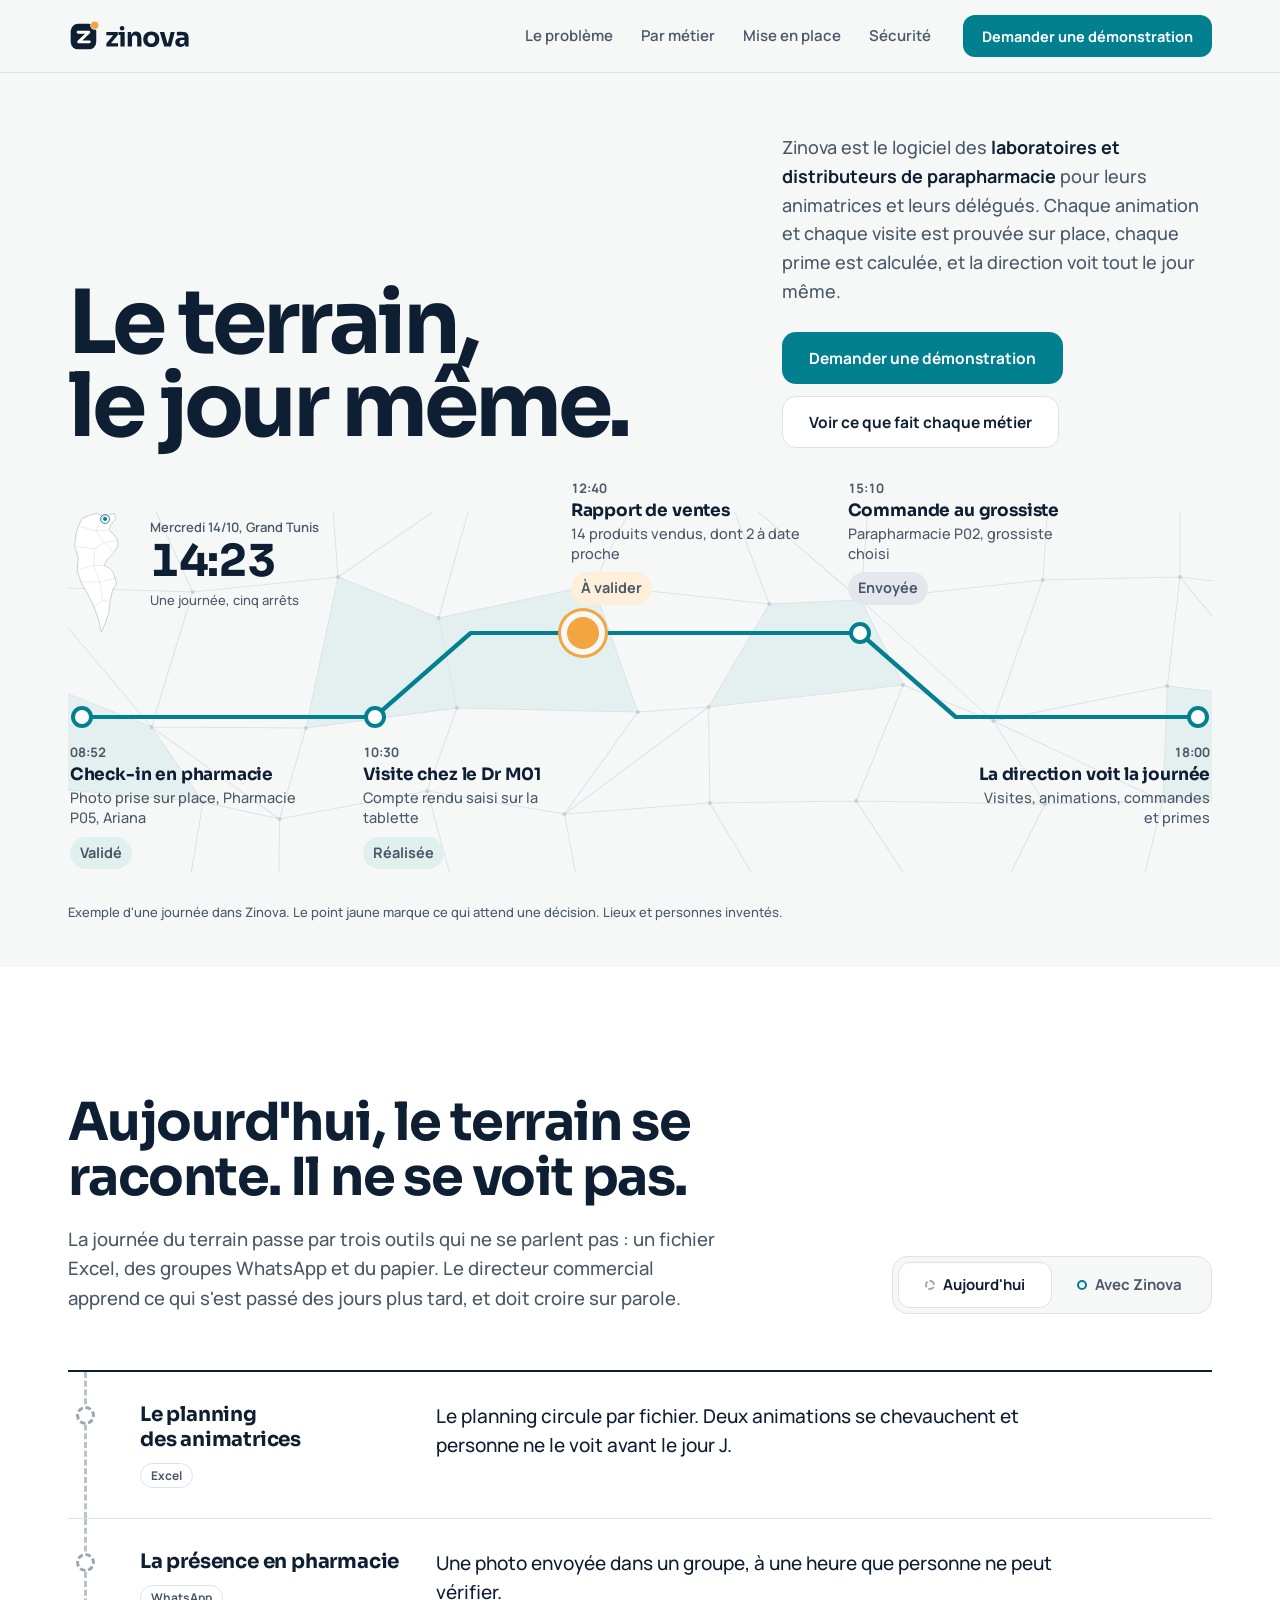
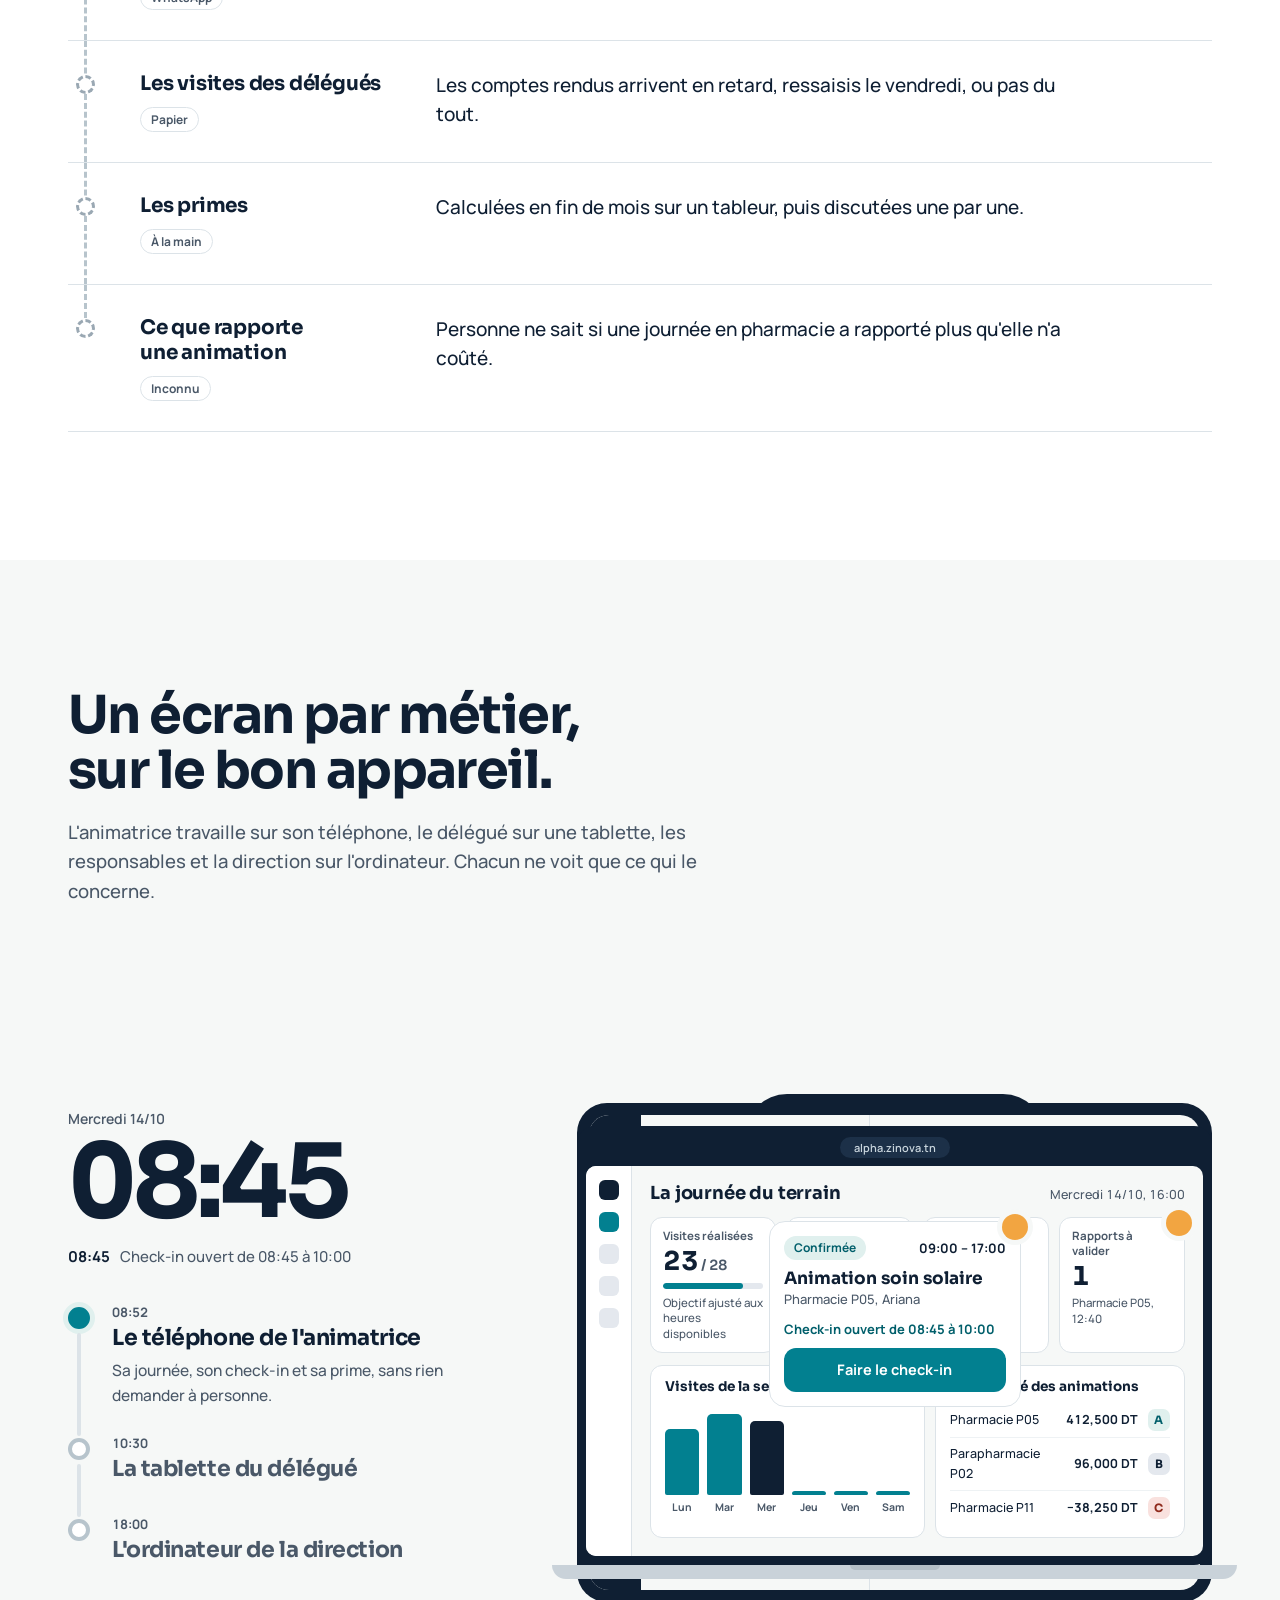
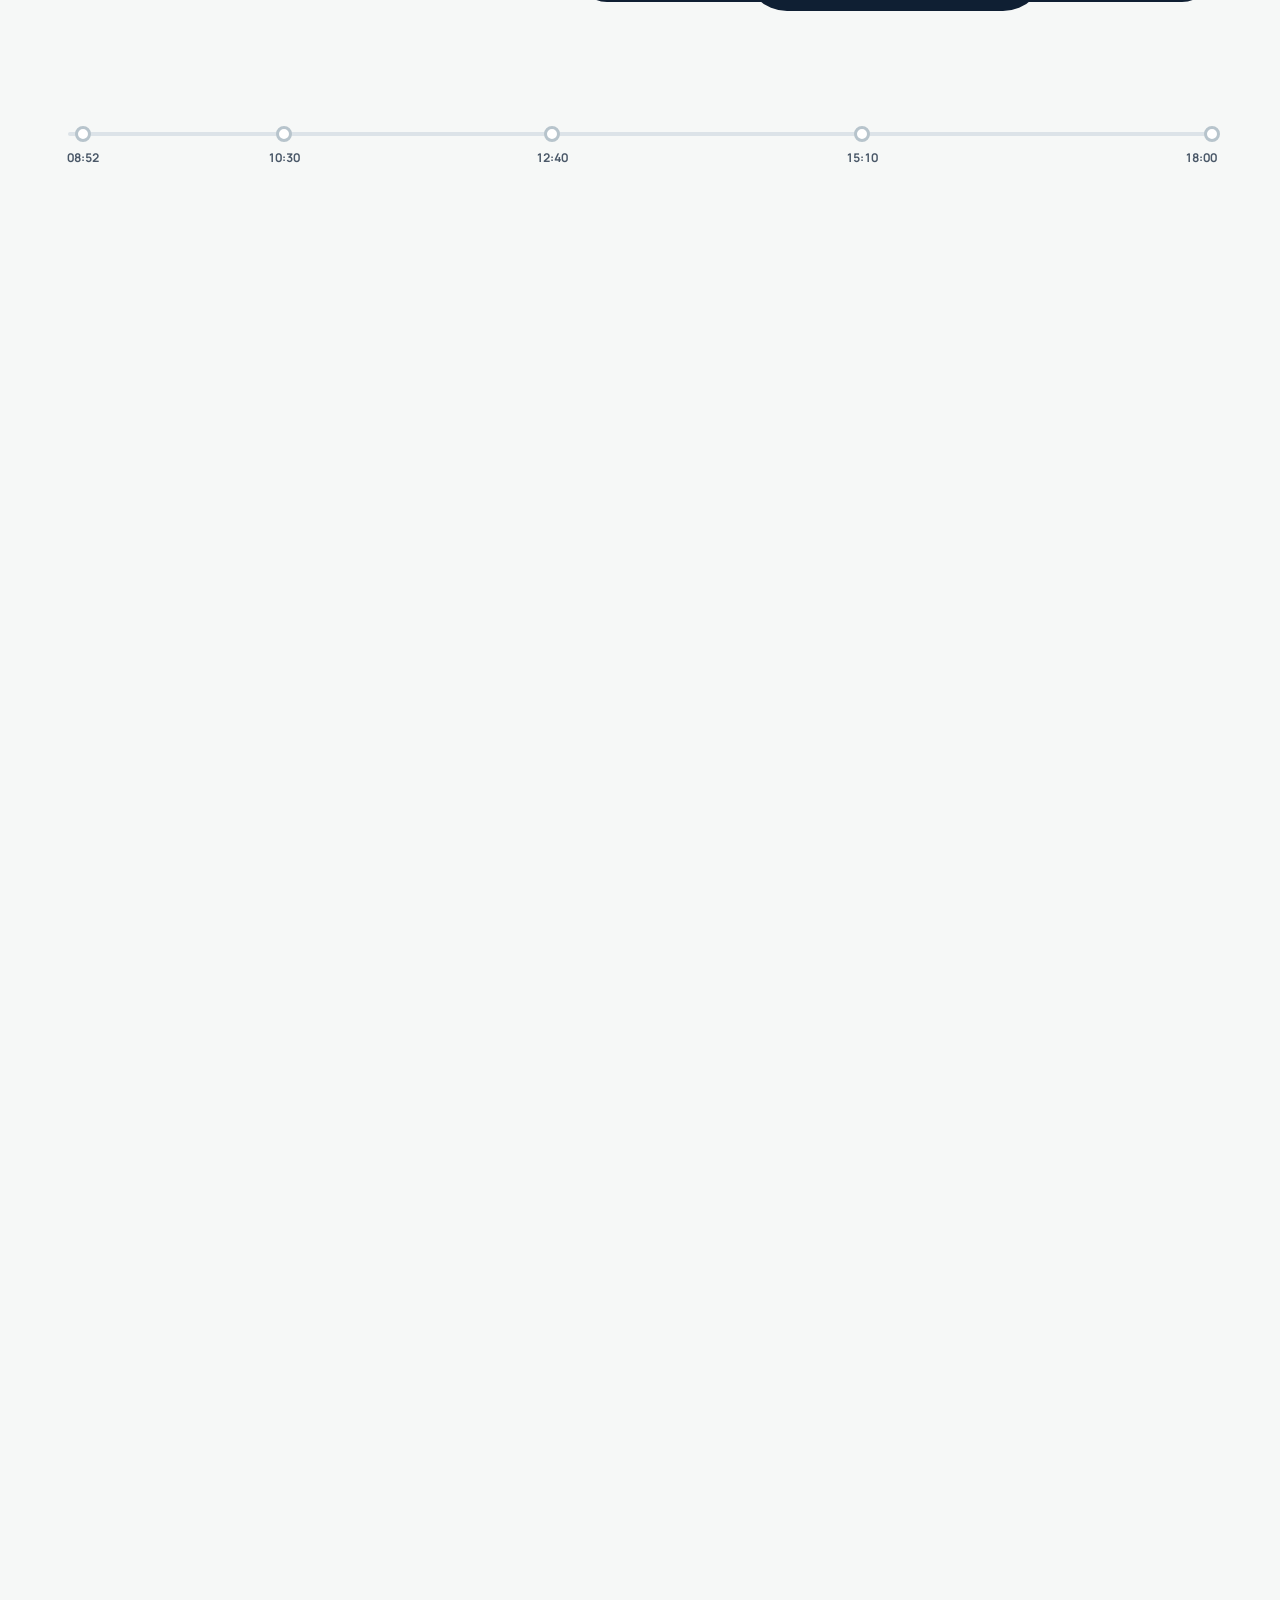
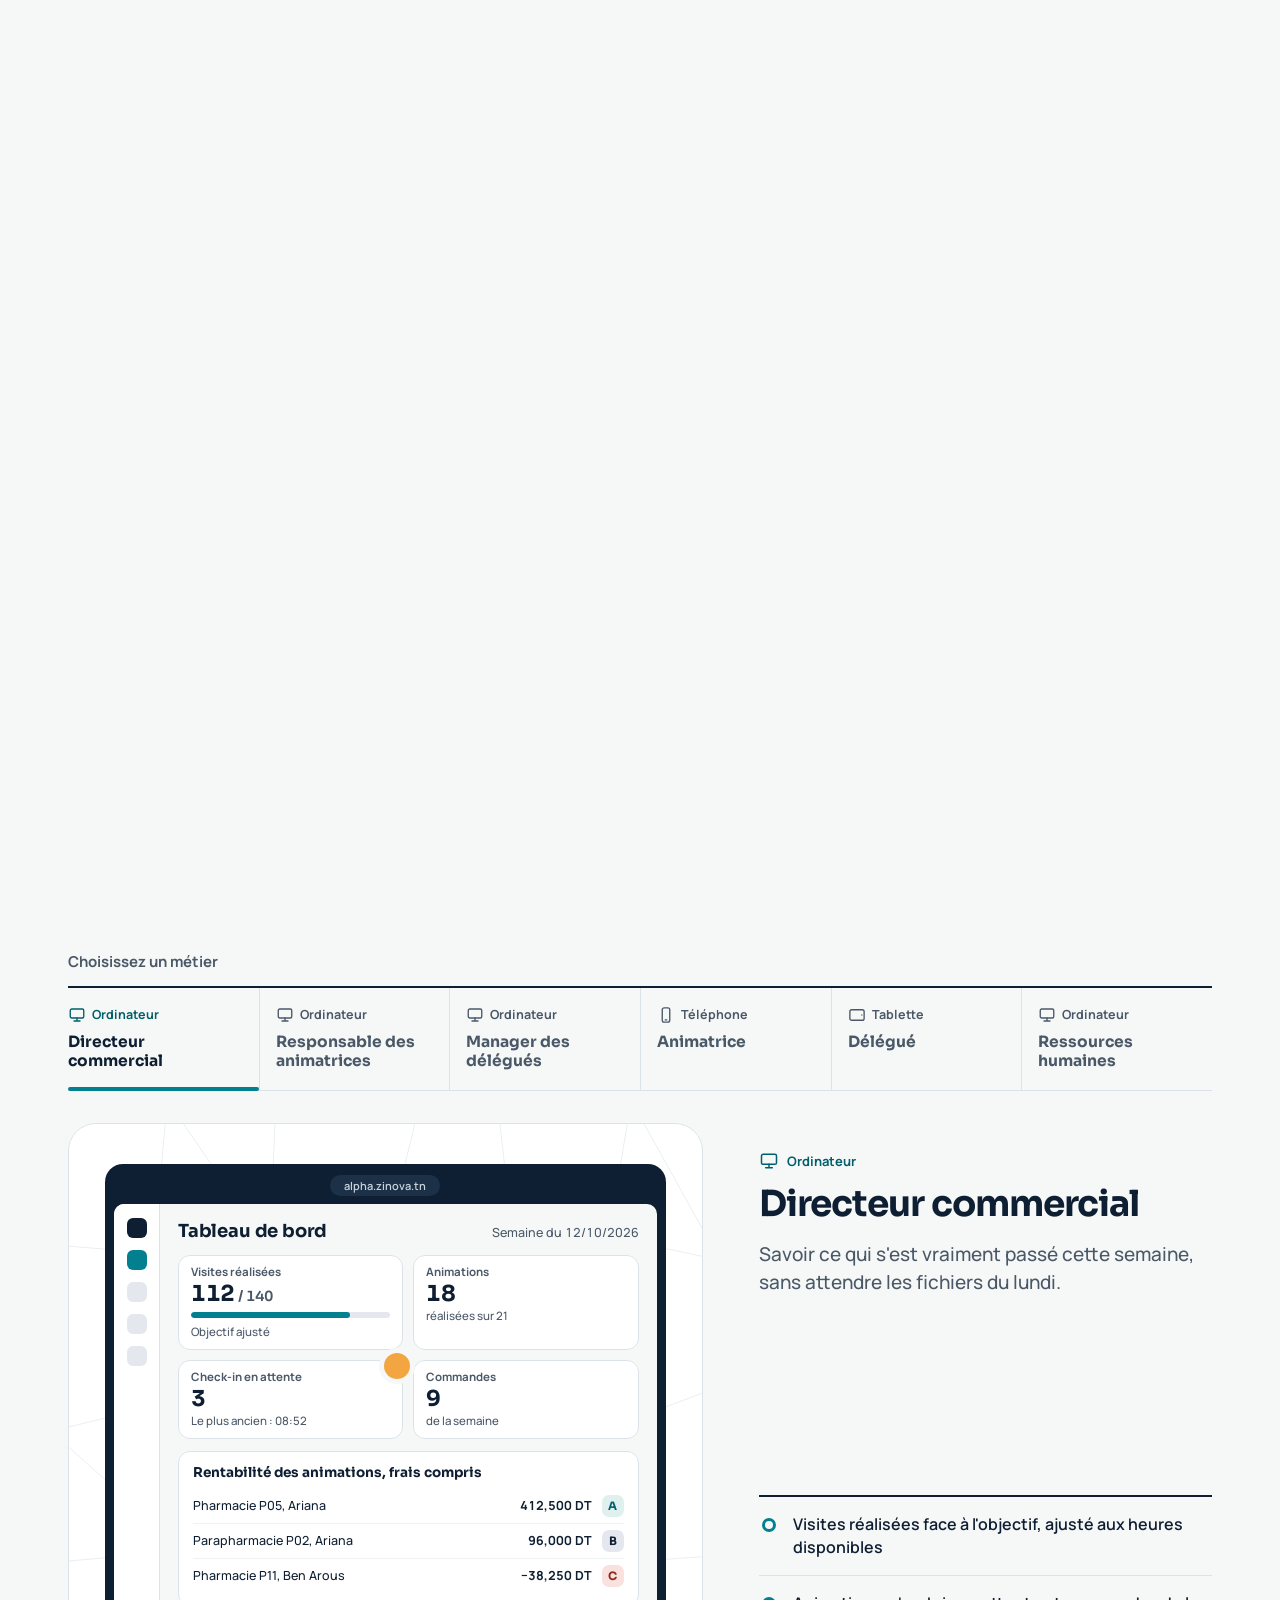
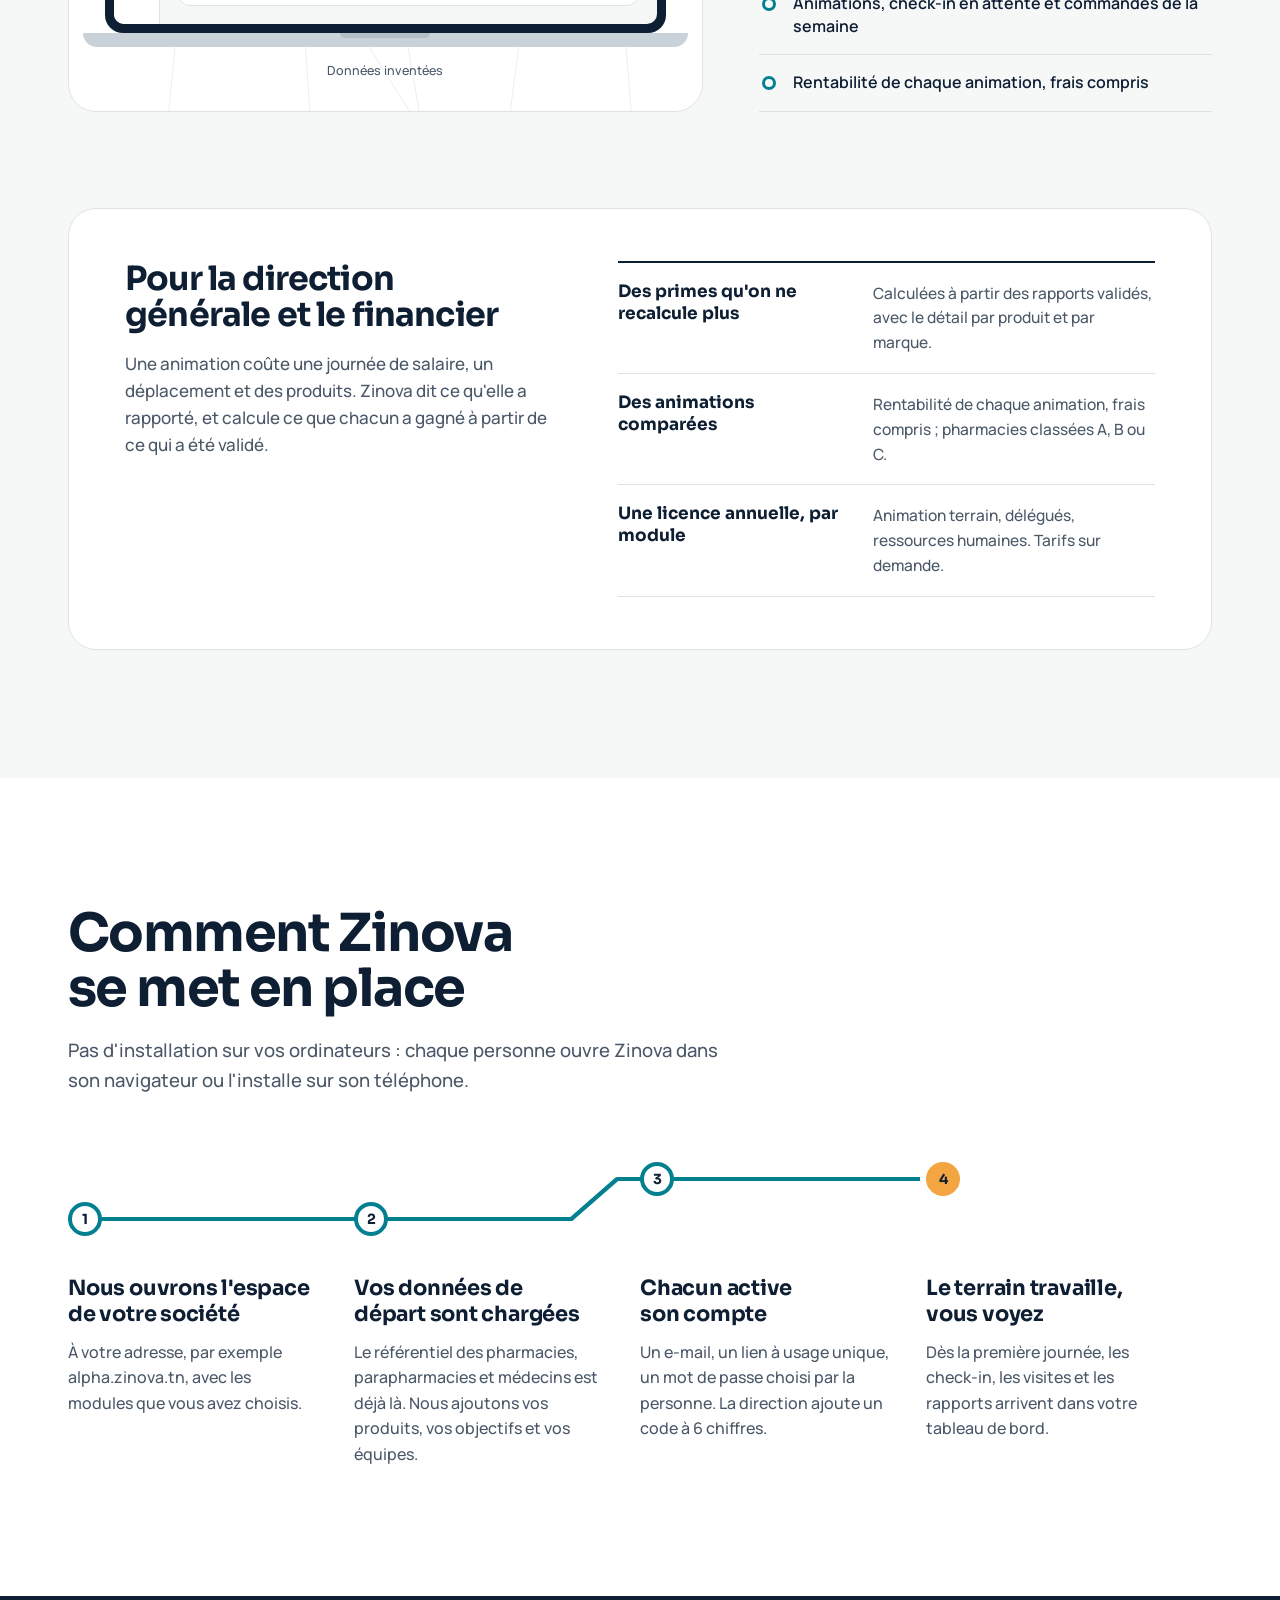
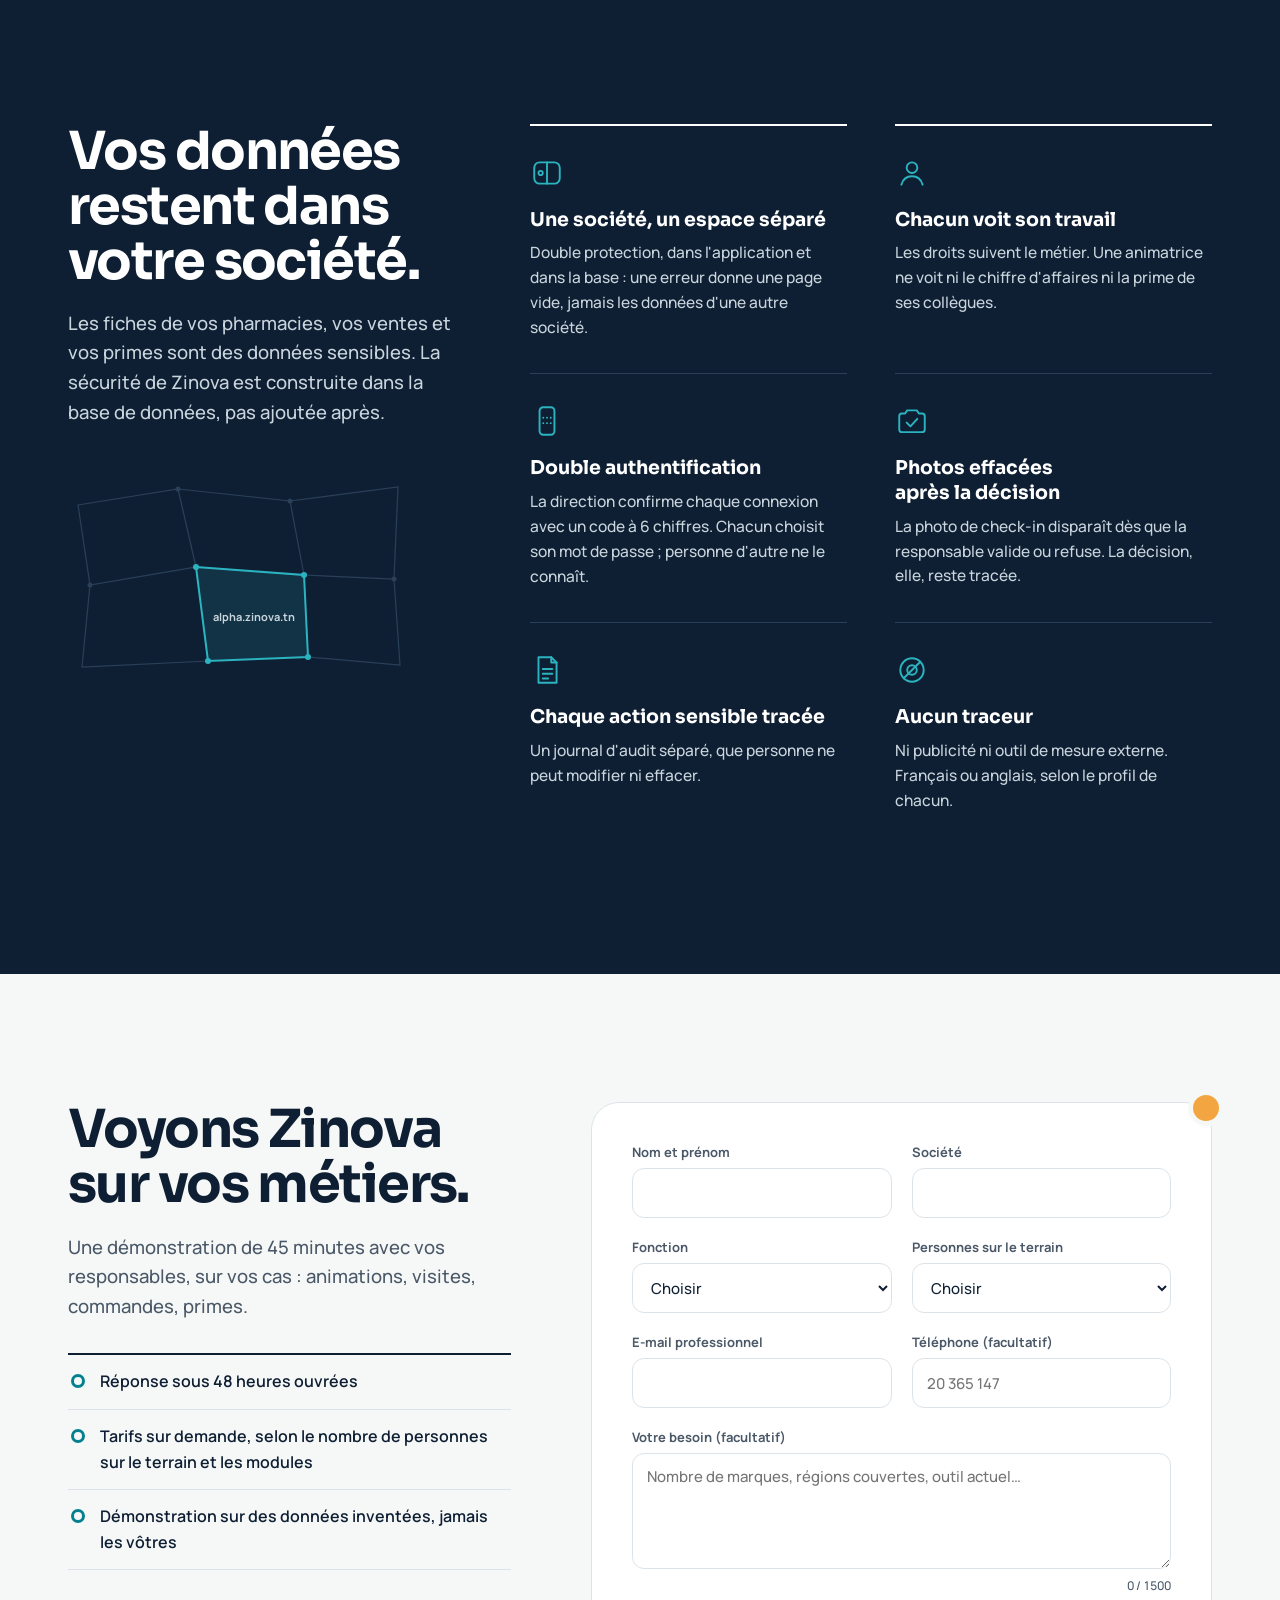
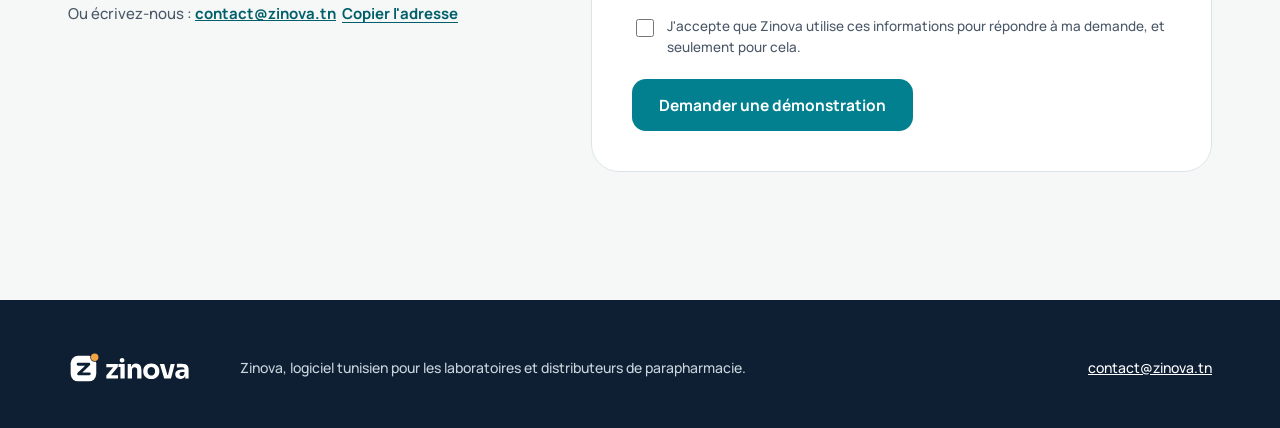
==== commit 44995d92: "Vitrine : mise en scene vivante, textes inchanges (retour du 08/11/2026) - Heros : la ligne de tourn" ====
--- a/index.html
+++ b/index.html
@@ -7,6 +7,8 @@
 <meta name="description" content="Zinova, le logiciel des laboratoires et distributeurs de parapharmacie en Tunisie pour leurs animatrices et leurs délégués : planning, check-in, visites, commandes, primes, rentabilité.">
 <meta name="robots" content="noindex, nofollow">
 <link rel="icon" href="data:image/svg+xml,%3Csvg xmlns='http://www.w3.org/2000/svg' viewBox='0 0 32 32'%3E%3Crect width='32' height='32' rx='7' fill='%230F1E33'/%3E%3Ctext x='16' y='23' font-family='Arial' font-weight='700' font-size='20' fill='%23fff' text-anchor='middle'%3Ez%3C/text%3E%3Ccircle cx='25' cy='8' r='3.5' fill='%23EF9F3A'/%3E%3C/svg%3E">
+<link rel="preload" href="fonts/sora-latin-700-normal.woff2" as="font" type="font/woff2" crossorigin>
+<script>document.documentElement.className='js'+(window.matchMedia&&matchMedia('(prefers-reduced-motion: no-preference)').matches?' anim':'');</script>
 <style>
 @font-face{font-family:"Sora";font-style:normal;font-weight:600;font-display:swap;src:url("fonts/sora-latin-600-normal.woff2") format("woff2")}
 @font-face{font-family:"Sora";font-style:normal;font-weight:700;font-display:swap;src:url("fonts/sora-latin-700-normal.woff2") format("woff2")}
@@ -14,113 +16,230 @@
 @font-face{font-family:"Manrope";font-style:normal;font-weight:600;font-display:swap;src:url("fonts/manrope-latin-600-normal.woff2") format("woff2")}
 @font-face{font-family:"Manrope";font-style:normal;font-weight:700;font-display:swap;src:url("fonts/manrope-latin-700-normal.woff2") format("woff2")}
 :root{
-  --nuit:#0F1F33; --nuit-actif:#1C3048; --nuit-texte:#C9D5DD; --sarcelle:#028090; --sarcelle-texte:#015F6B; --soleil:#F2A541; --lagon:#2BB3BF;
-  --brume:#F6F8F7; --surface:#FFFFFF; --discret:#4A5868; --trait:#DCE3E8;
+  --nuit:#0F1F33; --nuit-actif:#1C3048; --nuit-trait:#2A4058; --nuit-texte:#C9D5DD; --sarcelle:#028090; --sarcelle-texte:#015F6B; --soleil:#F2A541; --lagon:#2BB3BF;
+  --brume:#F6F8F7; --surface:#FFFFFF; --discret:#4A5868; --trait:#DCE3E8; --trait-doux:#EAEFF2;
   --ok-fond:#E0F0EE; --ok:#015F6B; --att-fond:#FDEFD9; --att:#8A5300; --neutre-fond:#E4E8EE; --err-fond:#F9E1DE; --err:#8F2A1C;
   --titre:"Sora",system-ui,sans-serif; --texte:"Manrope",system-ui,sans-serif;
+  --entete:72px; --gouttiere:48px;
+  --douce:cubic-bezier(.2,.7,.2,1);
   color-scheme:light;
 }
 *{box-sizing:border-box}
-html{scroll-behavior:smooth}
+html{scroll-behavior:smooth;scroll-padding-top:var(--entete)}
 body{margin:0;background:var(--brume);color:var(--nuit);font:500 16px/1.6 var(--texte);overflow-x:hidden}
-h1,h2,h3,h4{font-family:var(--titre);margin:0;text-wrap:balance}
+h1,h2,h3,h4,h5,h6{font-family:var(--titre);margin:0;text-wrap:balance}
 p{margin:0}
 a{color:var(--sarcelle-texte)}
 :focus-visible{outline:3px solid var(--sarcelle);outline-offset:3px;border-radius:6px}
-.cadre{max-width:1200px;margin:0 auto;padding:0 40px}
+.sr{position:absolute!important;width:1px;height:1px;padding:0;margin:-1px;overflow:hidden;clip:rect(0 0 0 0);white-space:nowrap;border:0}
+.cadre{max-width:1240px;margin:0 auto;padding:0 var(--gouttiere)}
 .pastille{display:inline-block;font:700 12px/1 var(--texte);padding:6px 10px;border-radius:999px;white-space:nowrap}
 .p-ok{background:var(--ok-fond);color:var(--ok)}
 .p-att{background:var(--att-fond);color:var(--att)}
 .p-neutre{background:var(--neutre-fond);color:var(--nuit)}
 .p-err{background:var(--err-fond);color:var(--err)}
-.btn{display:inline-flex;align-items:center;justify-content:center;height:50px;padding:0 24px;border-radius:12px;font:700 15.5px var(--texte);text-decoration:none;border:1px solid transparent;cursor:pointer}
+.btn{display:inline-flex;align-items:center;justify-content:center;height:52px;padding:0 26px;border-radius:14px;font:700 15.5px var(--texte);text-decoration:none;border:1px solid transparent;cursor:pointer;transition:background-color .2s,border-color .2s,transform .2s var(--douce)}
+.btn:active{transform:translateY(1px)}
 .btn-principal{background:var(--sarcelle);color:#fff}
 .btn-principal:hover{background:#016D7B}
 .btn-second{background:var(--surface);color:var(--nuit);border-color:var(--trait)}
 .btn-second:hover{border-color:var(--nuit)}
-/* La pastille découpée : un seul élément par écran, là où il faut agir */
+/* La pastille découpée : un seul Soleil par écran, là où il faut agir */
 .signal{position:relative}
 .signal::before{content:"";position:absolute;top:-13px;right:-13px;width:36px;height:36px;border-radius:50%;background:var(--fond-signal,var(--brume))}
 .signal::after{content:"";position:absolute;top:-8px;right:-8px;width:26px;height:26px;border-radius:50%;background:var(--soleil)}
-
-.evitement{position:absolute;left:8px;top:-60px;z-index:30;background:var(--nuit);color:#fff;padding:10px 16px;border-radius:8px;font-weight:700}
+.evitement{position:absolute;left:8px;top:-60px;z-index:40;background:var(--nuit);color:#fff;padding:10px 16px;border-radius:8px;font-weight:700}
 .evitement:focus{top:8px}
-.nuit a{color:#fff}
-/* En-tête */
-.entete-site{position:sticky;top:0;z-index:20;background:rgba(246,248,247,.94);backdrop-filter:blur(8px);border-bottom:1px solid var(--trait)}
-.entete-site .cadre{display:flex;align-items:center;gap:32px;height:72px}
+
+/* En-tête, avec la tournée de la page qui avance au défilement */
+.entete-site{position:sticky;top:0;z-index:30;background:var(--brume);border-bottom:1px solid var(--trait)}
+.entete-site::after{content:"";position:absolute;left:0;right:0;bottom:-1px;height:2px;background:var(--sarcelle);transform:scaleX(var(--avance,0));transform-origin:left}
+.entete-site .cadre{display:flex;align-items:center;gap:32px;height:var(--entete)}
 .logo{height:32px;width:auto;display:block}
-.nav{display:flex;gap:26px;margin-left:auto}
-.nav a{color:var(--discret);text-decoration:none;font-weight:600;font-size:15px}
-.nav a:hover{color:var(--nuit)}
+.nav{display:flex;gap:28px;margin-left:auto}
+.nav a{color:var(--discret);text-decoration:none;font-weight:600;font-size:15px;position:relative;padding:6px 0}
+.nav a::after{content:"";position:absolute;left:0;right:0;bottom:0;height:2px;border-radius:2px;background:var(--sarcelle);transform:scaleX(0);transform-origin:left;transition:transform .25s var(--douce)}
+.nav a:hover,.nav a[aria-current="true"]{color:var(--nuit)}
+.nav a:hover::after,.nav a[aria-current="true"]::after{transform:scaleX(1)}
 .entete-site .actions{display:flex;align-items:center;gap:18px}
-.entete-site .actions a.lien{font-weight:700;font-size:15px;text-decoration:none;color:var(--nuit)}
-.entete-site .btn{height:42px;padding:0 18px;font-size:14.5px}
-
-/* Héros */
-.heros{position:relative;padding:72px 0 40px;overflow:hidden}
-.secteurs{position:absolute;inset:0;width:100%;height:100%;pointer-events:none}
-.secteurs path{fill:none;stroke:#DCE3E8;stroke-width:1.2}
-.heros .cadre{position:relative}
-.heros-haut{display:grid;grid-template-columns:minmax(0,1.45fr) minmax(0,1fr);gap:64px;align-items:end}
-.heros h1{font-size:90px;white-space:nowrap;line-height:.98;letter-spacing:-.035em;font-weight:700}
-.heros .chapo{font-size:18px;color:var(--discret);margin-bottom:26px}
+.entete-site .btn{height:42px;padding:0 18px;font-size:14.5px;border-radius:12px}
+
+/* ---------- Héros ---------- */
+.heros{position:relative;padding:60px 0 44px}
+.heros-haut{display:grid;grid-template-columns:auto minmax(0,430px);gap:56px;align-items:end;justify-content:space-between}
+.heros h1{font-size:clamp(50px,6.9vw,100px);white-space:nowrap;line-height:.94;letter-spacing:-.045em;font-weight:700}
+.heros h1 .l{display:block}
+.heros .chapo{font-size:18px;line-height:1.6;color:var(--discret);margin-bottom:26px}
 .heros .chapo b{color:var(--nuit);font-weight:700}
 .boutons{display:flex;gap:12px;flex-wrap:wrap}
-
-/* La ligne de tournée */
-.tournee{position:relative;height:350px;margin-top:56px}
-.tournee svg{position:absolute;inset:0;width:100%;height:100%;overflow:visible}
-.tournee svg path{fill:none;stroke:var(--sarcelle);stroke-width:4;stroke-linecap:round;stroke-linejoin:round;vector-effect:non-scaling-stroke}
+.anim .heros h1 .l{animation:monte .9s var(--douce) both}
+.anim .heros h1 .l+.l{animation-delay:.08s}
+@keyframes monte{from{opacity:0;transform:translateY(.25em)}to{opacity:1;transform:none}}
+
+/* La scène : carte des secteurs, ligne de tournée, arrêts */
+.scene-tournee{position:relative;height:360px;margin-top:64px}
+.maillage{position:absolute;inset:0;width:100%;height:100%;overflow:hidden}
+.maillage .bords{fill:none;stroke:var(--trait);stroke-width:1;vector-effect:non-scaling-stroke}
+.maillage .sommets{fill:none;stroke:#C5D0D7;stroke-width:4;stroke-linecap:round;vector-effect:non-scaling-stroke}
+.maillage .cellule{fill:var(--sarcelle);fill-opacity:.07;stroke:none}
+.trace{position:absolute;inset:0;width:100%;height:100%;overflow:visible}
+.trace path{fill:none;stroke:var(--sarcelle);stroke-width:4;stroke-linecap:round;stroke-linejoin:round;stroke-dasharray:1;stroke-dashoffset:0}
+.anim .trace path{animation:trace 4s .4s linear both}
+@keyframes trace{from{stroke-dashoffset:1}to{stroke-dashoffset:0}}
+.anim .maillage .cellule{animation:secteur 1s var(--d) var(--douce) both}
+@keyframes secteur{from{fill-opacity:0}to{fill-opacity:.07}}
+.repere{position:absolute;left:0;top:0;display:flex;gap:18px;align-items:flex-start}
+.repere svg{width:64px;height:122px;flex:none}
+.repere .pays{fill:var(--surface);stroke:#B7C4CC;stroke-width:1.2;stroke-linejoin:round}
+.repere .int{fill:none;stroke:var(--trait);stroke-width:1}
+.repere .ici{fill:var(--sarcelle)}
+.repere .ici-anneau{fill:none;stroke:var(--sarcelle);stroke-width:1.4}
+.horloge{padding-top:6px}
+.horloge small{display:block;font:600 13px var(--texte);color:var(--discret)}
+.horloge strong{display:block;font:700 44px/1.05 var(--titre);letter-spacing:-.03em;font-variant-numeric:tabular-nums;margin-top:2px}
+.horloge span{display:block;font-size:13px;color:var(--discret);margin-top:6px}
+.arrets{list-style:none;margin:0;padding:0}
 .arret{position:absolute;width:0;height:0}
-.arret .point{position:absolute;left:-10px;top:-10px;width:20px;height:20px;border-radius:50%;background:var(--surface);border:4px solid var(--sarcelle)}
-.arret.maintenant .point{left:-15px;top:-15px;width:30px;height:30px;border:none;background:var(--soleil);box-shadow:0 0 0 6px var(--brume),0 0 0 9px var(--soleil)}
-.arret .texte{position:absolute;left:-12px;width:230px;display:flex;flex-direction:column;gap:3px}
-.arret.bas .texte{top:24px}
-.arret.haut .texte{bottom:24px}
+.arret .point{position:absolute;left:-11px;top:-11px;width:22px;height:22px;border-radius:50%;background:var(--surface);border:4px solid var(--sarcelle)}
+.arret.maintenant .point{left:-16px;top:-16px;width:32px;height:32px;border:none;background:var(--soleil);box-shadow:0 0 0 6px var(--brume),0 0 0 9px var(--soleil)}
+.arret.maintenant .point::after{content:"";position:absolute;inset:-9px;border-radius:50%;border:2px solid var(--soleil);opacity:0}
+.anim .arret.maintenant .point::after{animation:pulse 2.6s 2.9s ease-out infinite}
+@keyframes pulse{0%{transform:scale(1);opacity:.7}100%{transform:scale(1.9);opacity:0}}
+.arret .texte{position:absolute;left:-12px;width:232px;display:flex;flex-direction:column;gap:3px}
+.arret.bas .texte{top:26px}
+.arret.haut .texte{bottom:28px}
 .arret.droite .texte{left:auto;right:-12px;text-align:right;align-items:flex-end}
 .arret time{font:700 13px var(--texte);color:var(--discret);font-variant-numeric:tabular-nums}
-.arret b{font:700 16.5px/1.25 var(--titre)}
+.arret b{font:700 17px/1.25 var(--titre);letter-spacing:-.01em}
 .arret span{font-size:14.5px;color:var(--discret);line-height:1.4}
-.arret .pastille{align-self:flex-start;margin-top:4px}
+.arret .pastille{align-self:flex-start;margin-top:5px}
 .arret.droite .pastille{align-self:flex-end}
-.legende{margin-top:28px;font-size:13px;color:var(--discret)}
-
-/* Sections */
-.section{padding:112px 0}
+.anim .arret .point{animation:point .55s var(--d) cubic-bezier(.3,1.6,.5,1) both}
+.anim .arret .texte{animation:apparait .7s calc(var(--d) + .08s) var(--douce) both}
+@keyframes point{from{transform:scale(0)}to{transform:scale(1)}}
+@keyframes apparait{from{opacity:0;transform:translateY(8px)}to{opacity:1;transform:none}}
+.legende{margin-top:30px;font-size:13px;color:var(--discret)}
+
+/* ---------- Sections ---------- */
+.section{padding:128px 0}
 .blanc{background:var(--surface)}
-.tete{max-width:760px;margin-bottom:56px}
-.tete h2{font-size:48px;line-height:1.08;letter-spacing:-.02em;margin-bottom:18px}
-.tete p{font-size:18px;color:var(--discret)}
-
-/* Problème : le registre avant / avec */
+.tete{max-width:780px;margin-bottom:64px}
+.tete h2{font-size:clamp(32px,4.1vw,54px);line-height:1.05;letter-spacing:-.03em;margin-bottom:20px}
+.tete p{font-size:18.5px;color:var(--discret);max-width:660px}
+
+/* ---------- Le problème : registre à bascule ---------- */
+.probleme-tete{display:grid;grid-template-columns:minmax(0,1fr) auto;gap:40px;align-items:end;margin-bottom:56px}
+.probleme-tete .tete{margin-bottom:0}
+.bascule{border:0;margin:0;padding:5px;display:inline-grid;grid-template-columns:1fr 1fr;background:var(--brume);border:1px solid var(--trait);border-radius:16px;position:relative;min-width:320px}
+.bascule[hidden]{display:none}
+.bascule legend{padding:0}
+.bascule input{position:absolute;opacity:0;width:1px;height:1px}
+.bascule label{position:relative;z-index:1;display:flex;align-items:center;justify-content:center;gap:8px;height:46px;padding:0 20px;font:700 15px var(--texte);color:var(--discret);cursor:pointer;border-radius:12px;transition:color .3s}
+.bascule input:checked+label{color:var(--nuit)}
+.bascule input:focus-visible+label{outline:3px solid var(--sarcelle);outline-offset:2px}
+.bascule .curseur{position:absolute;top:5px;bottom:5px;left:5px;width:calc(50% - 5px);border-radius:12px;background:var(--surface);border:1px solid var(--trait);transition:transform .45s var(--douce)}
+.bascule[data-vue="apres"] .curseur{transform:translateX(100%)}
+.bascule label i{width:10px;height:10px;border-radius:50%;border:2px dashed #9AA8B3}
+.bascule label[for="v-apres"] i{border:2px solid var(--sarcelle)}
 .registre{border-top:2px solid var(--nuit)}
-.registre-tete,.ligne-r{display:grid;grid-template-columns:200px minmax(0,1fr) minmax(0,1.15fr);gap:40px}
+.registre-tete,.ligne-r{display:grid;grid-template-columns:36px 230px minmax(0,1fr) minmax(0,1.15fr);gap:0 36px}
 .registre-tete{padding:14px 0;border-bottom:1px solid var(--trait);font:700 14px var(--texte);color:var(--discret)}
 .registre-tete span:last-child{color:var(--sarcelle-texte)}
-.ligne-r{padding:26px 0;border-bottom:1px solid var(--trait);align-items:start}
-.ligne-r h3{font-size:19px;line-height:1.3}
-.avant{color:var(--discret);font-size:16px}
-.outil{display:inline-block;font:700 12px var(--texte);color:var(--discret);border:1px solid var(--trait);border-radius:999px;padding:3px 9px;margin-top:10px}
-.apres{font-size:16.5px;font-weight:600}
-
-/* Métiers : scènes réelles */
-.scenes{display:grid;grid-template-columns:330px minmax(0,1fr);gap:56px;align-items:center;margin-bottom:96px}
-.scene figcaption{margin-top:18px;font-size:14.5px;color:var(--discret);max-width:420px}
-.scene figcaption b{color:var(--nuit);display:block;font:700 16px var(--titre);margin-bottom:2px}
+.ligne-r{padding:30px 0;border-bottom:1px solid var(--trait);align-items:start;position:relative}
+.rail{position:relative;align-self:stretch;margin:-30px 0}
+.rail::before,.rail::after{content:"";position:absolute;left:16px;top:0;bottom:0;width:0}
+.rail::before{border-left:3px dashed #B7C4CC}
+.rail::after{border-left:3px solid var(--sarcelle);transform:scaleY(0);transform-origin:top;transition:transform .4s linear calc(var(--i)*.32s)}
+.ligne-r:first-of-type .rail::before,.ligne-r:first-of-type .rail::after{top:42px}
+.ligne-r:last-of-type .rail::before,.ligne-r:last-of-type .rail::after{bottom:auto;height:42px}
+.rail b{position:absolute;left:8px;top:34px;width:19px;height:19px;border-radius:50%;background:var(--surface);border:3px dashed #9AA8B3;z-index:1;transition:border-color .3s calc(var(--i)*.32s)}
+.ligne-r h3{font-size:20px;line-height:1.25;letter-spacing:-.01em}
+.outils{display:block;margin-top:10px}
+.outil{display:inline-block;font:700 12px var(--texte);color:var(--discret);border:1px solid var(--trait);border-radius:999px;padding:3px 10px}
+.outil-z{display:none;background:var(--ok-fond);color:var(--ok);border-color:transparent}
+.avant{color:var(--discret);font-size:16.5px}
+.apres{font-size:17px;font-weight:600}
+/* avec JavaScript : une colonne qui bascule */
+.js .registre-tete{display:none}
+.js .ligne-r{grid-template-columns:36px 260px minmax(0,1fr)}
+.js .textes{display:grid}
+.js .textes>p{grid-area:1/1;transition:opacity .45s var(--douce),transform .45s var(--douce),visibility 0s}
+.js .registre .avant{font-size:19px;line-height:1.55;color:var(--nuit);font-weight:500;max-width:640px}
+.js .registre .apres{font-size:19px;line-height:1.55;max-width:640px;opacity:0;visibility:hidden;transform:translateY(10px);transition-delay:calc(var(--i)*.06s),calc(var(--i)*.06s),.45s}
+.js .registre[data-vue="apres"] .avant{opacity:0;visibility:hidden;transform:translateY(-10px);transition-delay:0s,0s,.45s}
+.js .registre[data-vue="apres"] .apres{opacity:1;visibility:visible;transform:none;transition-delay:calc(var(--i)*.06s + .1s),calc(var(--i)*.06s + .1s),0s}
+.registre[data-vue="apres"] .rail::after{transform:scaleY(1)}
+.registre[data-vue="apres"] .rail b{border:3px solid var(--sarcelle)}
+.registre[data-vue="apres"] .outil-a{display:none}
+.registre[data-vue="apres"] .outil-z{display:inline-block}
+.registre[data-vue="avant"] .rail::after{transition-delay:0s;transition-duration:.2s}
+
+/* ---------- La journée qui défile ---------- */
+.journee{position:relative;margin-bottom:120px}
+.jr-horloge,.jr-jour{display:none}
+.jr-chapitres{display:flex;flex-direction:column;gap:96px}
+.jr-ch{display:grid;grid-template-columns:minmax(0,5fr) minmax(0,7fr);gap:56px;align-items:center}
+.jr-texte{position:relative;padding-left:44px;max-width:440px}
+.jr-texte::before{content:"";position:absolute;left:0;top:4px;width:22px;height:22px;border-radius:50%;background:var(--surface);border:4px solid var(--sarcelle);box-sizing:border-box}
+.jr-texte time{display:block;font:700 13px var(--texte);color:var(--discret);font-variant-numeric:tabular-nums;margin-bottom:4px}
+.jr-texte h3{font-size:clamp(22px,2.2vw,28px);line-height:1.15;letter-spacing:-.02em;margin-bottom:8px}
+.jr-texte p{color:var(--discret);font-size:16.5px}
+.jr-appareil{display:flex;justify-content:center}
+.jr-appareil.tablette-cadre{justify-content:flex-start}
+/* mode collant : l'heure avance avec le défilement */
+.defile{height:340vh}
+.defile .jr-collant{position:sticky;top:var(--entete);height:calc(100vh - var(--entete));display:grid;grid-template-columns:minmax(0,5fr) minmax(0,7fr);grid-template-rows:1fr auto auto auto auto 1fr auto;column-gap:56px;padding:20px 0 30px}
+.defile .jr-chapitres,.defile .jr-ch{display:contents}
+.defile .jr-horloge{display:block;grid-column:1;grid-row:2;margin-bottom:34px}
+.defile .jr-texte{grid-column:1;padding:0 0 26px 44px;transition:opacity .4s}
+.defile .jr-ch:nth-child(1) .jr-texte{grid-row:3}
+.defile .jr-ch:nth-child(2) .jr-texte{grid-row:4}
+.defile .jr-ch:nth-child(3) .jr-texte{grid-row:5}
+.defile .jr-texte::after{content:"";position:absolute;left:9px;top:30px;bottom:-2px;width:4px;background:var(--trait);border-radius:2px}
+.defile .jr-ch:nth-child(3) .jr-texte::after{display:none}
+.defile .jr-ch.passe .jr-texte::after{background:var(--sarcelle)}
+.defile .jr-texte::before{border-color:#B7C4CC;transition:border-color .3s,background-color .3s}
+.defile .jr-ch.passe .jr-texte::before,.defile .jr-ch.actif .jr-texte::before{border-color:var(--sarcelle)}
+.defile .jr-ch.actif .jr-texte::before{background:var(--sarcelle);box-shadow:0 0 0 5px var(--ok-fond)}
+.defile .jr-texte h3{font-size:22px;transition:color .3s}
+.defile .jr-texte p{font-size:15.5px}
+.defile .jr-ch:not(.actif) .jr-texte h3{color:var(--discret)}
+.defile .jr-ch:not(.actif) .jr-texte p{display:none}
+.defile .jr-appareil{grid-column:2;grid-row:1/7;align-self:center;opacity:0;visibility:hidden;transform:translateY(32px) scale(.96);transition:opacity .55s var(--douce),transform .7s var(--douce),visibility 0s .7s}
+.defile .jr-ch.actif .jr-appareil{opacity:1;visibility:visible;transform:none;transition-delay:0s}
+.defile .jr-ch.passe .jr-appareil{transform:translateY(-32px) scale(.96)}
+.jr-horloge small{display:block;font:600 14px var(--texte);color:var(--discret)}
+.jr-horloge strong{display:block;font:700 clamp(72px,8vw,112px)/.95 var(--titre);letter-spacing:-.05em;font-variant-numeric:tabular-nums;margin:6px 0 14px}
+.jr-horloge span{display:flex;gap:10px;align-items:baseline;font-size:15px;color:var(--discret);min-height:1.6em}
+.jr-horloge span b{color:var(--nuit);font-weight:700}
+.defile .jr-jour{display:block;grid-column:1/-1;grid-row:7;position:relative;height:46px;margin-top:8px}
+.jr-jour .piste{position:absolute;left:0;right:0;top:9px;height:4px;border-radius:2px;background:var(--trait)}
+.jr-jour .rempli{position:absolute;left:0;top:9px;height:4px;border-radius:2px;background:var(--sarcelle);width:100%;transform:scaleX(var(--jour,0));transform-origin:left}
+.jr-jour .cran{position:absolute;top:3px;width:16px;height:16px;margin-left:-8px;border-radius:50%;background:var(--surface);border:3px solid #B7C4CC;transition:border-color .3s}
+.jr-jour .cran.passe{border-color:var(--sarcelle)}
+.jr-jour .cran span{position:absolute;top:20px;left:50%;transform:translateX(-50%);font:700 12px var(--texte);color:var(--discret);font-variant-numeric:tabular-nums;white-space:nowrap}
+.jr-jour .cran:first-child span{left:0;transform:none}
+.jr-jour .cran:last-child span{left:auto;right:0;transform:none}
+
+/* Appareils dessinés */
 figure{margin:0}
-.telephone{width:300px;border-radius:40px;background:var(--nuit);padding:10px;margin:0 auto}
-.tel-ecran{border-radius:31px;overflow:hidden;background:var(--brume)}
+.telephone{width:300px;border-radius:42px;background:var(--nuit);padding:10px;flex:none}
+.tel-ecran{border-radius:33px;overflow:hidden;background:var(--nuit)}
 .tel-haut{background:var(--nuit);color:#fff;padding:22px 18px 18px}
-.tel-haut small{color:var(--nuit-texte);font-size:12px}
+.tel-haut small{color:var(--nuit-texte);font-size:12px;font-variant-numeric:tabular-nums}
 .tel-haut h4{font-size:22px;margin-top:2px}
-.tel-corps{padding:14px;display:flex;flex-direction:column;gap:12px}
+.tel-corps{background:var(--brume);padding:14px;display:flex;flex-direction:column;gap:12px}
 .carte-m{background:var(--surface);border:1px solid var(--trait);border-radius:16px;padding:14px}
 .carte-m .rang{display:flex;justify-content:space-between;align-items:center;gap:8px;margin-bottom:8px}
 .carte-m h5{font:700 17px/1.25 var(--titre);margin:0}
 .carte-m .lieu{font-size:13px;color:var(--discret)}
 .carte-m .fenetre{font:700 13px var(--texte);color:var(--sarcelle-texte);margin:10px 0}
-.carte-m .action{height:44px;border-radius:12px;background:var(--sarcelle);color:#fff;font:700 14.5px var(--texte);display:flex;align-items:center;justify-content:center}
+.carte-m .action{height:44px;border-radius:12px;background:var(--sarcelle);color:#fff;font:700 14.5px var(--texte);display:flex;align-items:center;justify-content:center;transition:background-color .3s}
+.carte-m .action .ok{display:none}
+.carte-m.fait::before,.carte-m.fait::after{display:none}
+.carte-m.fait .action{background:var(--ok-fond);color:var(--ok)}
+.carte-m.fait .action .ok{display:inline}
+.carte-m.fait .action .faire{display:none}
 .prime-m small{font-size:12.5px;color:var(--discret)}
 .prime-m strong{display:block;font:700 30px/1.1 var(--titre);margin:2px 0 2px}
 .prime-m em{display:block;font-style:normal;font-size:12.5px;color:var(--discret);margin-bottom:8px}
@@ -129,8 +248,8 @@
 .tel-onglets{display:grid;grid-template-columns:repeat(4,1fr);background:var(--surface);border-top:1px solid var(--trait);padding:10px 4px 14px;font:700 11px var(--texte);color:var(--discret);text-align:center}
 .tel-onglets span:first-child{color:var(--sarcelle-texte)}
 
-.tablette{background:var(--nuit);border-radius:30px;padding:12px;width:100%;max-width:760px}
-.tab-ecran{border-radius:20px;overflow:hidden;background:var(--brume);display:grid;grid-template-columns:52px minmax(0,.9fr) minmax(0,1.3fr);min-height:400px}
+.tablette{background:var(--nuit);border-radius:30px;padding:12px;width:100%;max-width:720px}
+.tab-ecran{border-radius:20px;overflow:hidden;background:var(--brume);display:grid;grid-template-columns:52px minmax(0,.9fr) minmax(0,1.3fr);min-height:420px}
 .tab-nav{background:var(--nuit);display:flex;flex-direction:column;align-items:center;gap:14px;padding-top:16px}
 .tab-nav i{width:22px;height:22px;border-radius:7px;background:var(--nuit-actif)}
 .tab-nav i:first-child{background:var(--sarcelle)}
@@ -141,70 +260,199 @@
 .visite b{display:block;font-size:13.5px}
 .visite span{color:var(--discret)}
 .visite.active{border:2px solid var(--sarcelle);padding:9px}
-.tab-detail{padding:16px 18px;display:flex;flex-direction:column;gap:12px}
+.tab-detail{padding:16px 18px;display:flex;flex-direction:column;gap:12px;min-width:0}
 .tab-detail h5{font:700 19px var(--titre);margin:0}
 .tab-detail .lieu{font-size:13px;color:var(--discret);margin-top:-8px}
 .alerte{background:var(--att-fond);color:var(--att);border-radius:12px;padding:10px 12px;font-size:13px;font-weight:600;line-height:1.4}
 .historique{background:var(--surface);border:1px solid var(--trait);border-radius:14px;padding:12px 14px}
 .historique h6{font:700 14px var(--titre);margin:0 0 6px}
 .historique ol{list-style:none;margin:0;padding:0}
-.historique li{display:grid;grid-template-columns:84px minmax(0,1fr) auto;gap:8px;padding:6px 0;border-top:1px solid #EEF2F4;font-size:12.5px;align-items:center}
+.historique li{display:grid;grid-template-columns:80px minmax(0,1fr) auto;gap:8px;padding:6px 0;border-top:1px solid #EEF2F4;font-size:12.5px;align-items:center}
 .historique li:first-child{border-top:0}
 .historique time{color:var(--discret);font-variant-numeric:tabular-nums}
-.historique .non{color:var(--discret)}
-
-.metiers{display:grid;grid-template-columns:repeat(3,minmax(0,1fr));border-top:2px solid var(--nuit)}
-.metier{padding:30px 32px 34px 0;border-bottom:1px solid var(--trait)}
-.metier:not(:nth-child(3n+1)){padding-left:32px;border-left:1px solid var(--trait)}
-.appareil{display:flex;align-items:center;gap:8px;font:700 13px var(--texte);color:var(--sarcelle-texte);margin-bottom:10px}
+
+/* Ordinateur (tableau de bord, écrans de bureau) */
+.portable{width:100%;max-width:720px}
+.pc{background:var(--nuit);border-radius:18px;padding:9px;width:100%}
+.pc-barre{display:flex;justify-content:center;padding:2px 0 8px}
+.pc-adresse{font:600 11px var(--texte);color:var(--nuit-texte);background:var(--nuit-actif);border-radius:999px;padding:3px 14px}
+.pc-ecran{border-radius:10px;overflow:hidden;background:var(--brume);display:grid;grid-template-columns:46px minmax(0,1fr);min-height:380px}
+.pc-nav{background:var(--surface);border-right:1px solid var(--trait);display:flex;flex-direction:column;align-items:center;gap:12px;padding-top:14px}
+.pc-nav i{width:20px;height:20px;border-radius:6px;background:var(--neutre-fond)}
+.pc-nav i:first-child{background:var(--nuit)}
+.pc-nav i.on{background:var(--sarcelle)}
+.pc-corps{padding:16px 18px 18px;display:flex;flex-direction:column;gap:12px;min-width:0}
+.pc-titre{display:flex;justify-content:space-between;align-items:baseline;gap:12px;flex-wrap:wrap}
+.pc-titre h5{font:700 18px var(--titre);letter-spacing:-.01em}
+.pc-titre span{font-size:12.5px;color:var(--discret);font-variant-numeric:tabular-nums}
+.socle{height:14px;margin:0 -4%;background:#C9D2D9;border-radius:0 0 14px 14px;position:relative}
+.socle::after{content:"";position:absolute;left:50%;top:0;width:90px;height:5px;margin-left:-45px;background:#B3BEC6;border-radius:0 0 6px 6px}
+.kpis{display:grid;grid-template-columns:repeat(4,minmax(0,1fr));gap:10px}
+.kpi{background:var(--surface);border:1px solid var(--trait);border-radius:12px;padding:11px 12px;min-width:0;--fond-signal:var(--brume)}
+.kpi small{display:block;font:700 11.5px/1.3 var(--texte);color:var(--discret)}
+.kpi strong{display:block;font:700 26px/1.1 var(--titre);letter-spacing:-.02em;margin:4px 0 4px;font-variant-numeric:tabular-nums}
+.kpi strong em{font-style:normal;font-size:14px;color:var(--discret);font-weight:600;letter-spacing:0}
+.kpi span{display:block;font-size:11.5px;color:var(--discret);line-height:1.35}
+.kpi .barre{height:6px;margin:6px 0 6px}
+.kpi .barre i{width:80%}
+.kpi strong{white-space:nowrap}
+.metier-ecran .kpis{grid-template-columns:repeat(2,minmax(0,1fr))}
+.metier-ecran .kpi{padding:9px 12px}
+.metier-ecran .kpi strong{font-size:22px;margin:2px 0}
+.pc-bas{display:grid;grid-template-columns:minmax(0,1.1fr) minmax(0,1fr);gap:10px}
+.bloc-m{background:var(--surface);border:1px solid var(--trait);border-radius:12px;padding:12px 14px;min-width:0}
+.bloc-m h6{font:700 13.5px var(--titre);margin-bottom:8px}
+.histo{display:grid;grid-template-columns:repeat(6,1fr);gap:8px;align-items:end;height:92px}
+.histo i{display:block;background:var(--sarcelle);border-radius:5px 5px 2px 2px;height:var(--h)}
+.histo i.auj{background:var(--nuit)}
+.histo-j{display:grid;grid-template-columns:repeat(6,1fr);gap:8px;font:700 10.5px var(--texte);color:var(--discret);text-align:center;margin-top:5px}
+.lignes-m{list-style:none;margin:0;padding:0}
+.lignes-m li{display:grid;grid-template-columns:minmax(0,1fr) auto auto;gap:10px;align-items:center;padding:6px 0;border-top:1px solid #EEF2F4;font-size:12.5px}
+.lignes-m li:first-child{border-top:0}
+.lignes-m .mt{font-weight:700;font-variant-numeric:tabular-nums;white-space:nowrap}
+.classe{display:inline-grid;place-items:center;width:22px;height:22px;border-radius:7px;font:700 11.5px var(--titre);background:var(--ok-fond);color:var(--ok)}
+.classe.b{background:var(--neutre-fond);color:var(--nuit)}
+.classe.c{background:var(--err-fond);color:var(--err)}
+.donnees{display:block;margin-top:14px;font-size:12.5px;color:var(--discret);text-align:center}
+
+/* ---------- Un écran par métier : onglets et bento ---------- */
+.roles-invite{font:700 15px var(--texte);color:var(--discret);margin-bottom:14px}
+.onglets{display:grid;grid-template-columns:repeat(6,minmax(0,1fr));border-top:2px solid var(--nuit);margin-bottom:32px}
+.onglets[hidden]{display:none}
+.onglet{appearance:none;background:none;border:0;border-bottom:1px solid var(--trait);padding:18px 16px 20px 0;text-align:left;cursor:pointer;font:700 15.5px/1.25 var(--titre);color:var(--discret);position:relative;display:flex;flex-direction:column;gap:8px;transition:color .2s}
+.onglet+.onglet{padding-left:16px;border-left:1px solid var(--trait)}
+.onglet small{display:flex;align-items:center;gap:6px;font:700 12.5px var(--texte);color:var(--discret)}
+.onglet svg{width:18px;height:18px;stroke:currentColor;fill:none;stroke-width:1.8;stroke-linecap:round;stroke-linejoin:round}
+.onglet::after{content:"";position:absolute;left:0;right:0;bottom:-1px;height:4px;border-radius:2px;background:var(--sarcelle);transform:scaleX(0);transform-origin:left;transition:transform .35s var(--douce)}
+.onglet+.onglet::after{left:16px}
+.onglet:hover{color:var(--nuit)}
+.onglet[aria-selected="true"]{color:var(--nuit)}
+.onglet[aria-selected="true"] small{color:var(--sarcelle-texte)}
+.onglet[aria-selected="true"]::after{transform:scaleX(1)}
+.onglet:focus-visible{outline-offset:-3px}
+.metiers{display:flex;flex-direction:column;gap:56px}
+.metier{display:grid;grid-template-columns:minmax(0,7fr) minmax(0,5fr);grid-template-areas:"ecran tete" "ecran points";grid-template-rows:auto 1fr;gap:16px 56px;align-items:start}
+.metier[hidden]{display:none}
+.metier-ecran{grid-area:ecran;background:var(--surface);border:1px solid var(--trait);border-radius:28px;padding:40px 36px 30px;display:flex;flex-direction:column;align-items:center;justify-content:center;min-height:500px;position:relative;overflow:hidden}
+.metier-ecran>*{position:relative}
+.metier-ecran .fond{position:absolute;inset:0;width:100%;height:100%}
+.metier-ecran .fond path{fill:none;stroke:var(--trait-doux);stroke-width:1;vector-effect:non-scaling-stroke}
+.metier-tete{grid-area:tete;padding-top:28px}
+.appareil{display:flex;align-items:center;gap:8px;font:700 13px var(--texte);color:var(--sarcelle-texte);margin-bottom:14px}
 .appareil svg{width:20px;height:20px;stroke:currentColor;fill:none;stroke-width:1.8;stroke-linecap:round;stroke-linejoin:round}
-.metier h3{font-size:22px;line-height:1.2;margin-bottom:10px}
-.metier .besoin{color:var(--discret);font-size:15.5px;margin-bottom:14px}
-.metier ul{margin:0;padding:0;list-style:none;display:flex;flex-direction:column;gap:7px}
-.metier li{position:relative;padding-left:20px;font-size:15px;line-height:1.45;font-weight:600}
-.metier li::before{content:"";position:absolute;left:2px;top:8px;width:8px;height:8px;border-radius:50%;border:2px solid var(--sarcelle)}
-.decideur{margin-top:56px;display:grid;grid-template-columns:minmax(0,1fr) minmax(0,1.2fr);gap:56px;background:var(--surface);border:1px solid var(--trait);border-radius:24px;padding:44px 48px}
-.decideur h3{font-size:30px;line-height:1.15;letter-spacing:-.01em;margin-bottom:12px}
-.decideur p{color:var(--discret)}
-.decideur dl{margin:0;display:grid;gap:18px}
-.decideur dt{font:700 17px var(--titre)}
-.decideur dd{margin:2px 0 0;color:var(--discret);font-size:15.5px}
-
-/* Mise en place : la tournée sur fond Nuit */
+.metier h3{font-size:clamp(28px,2.8vw,38px);line-height:1.08;letter-spacing:-.03em;margin-bottom:16px}
+.metier .besoin{font-size:19px;line-height:1.5;color:var(--discret)}
+.metier-points{grid-area:points;align-self:end;list-style:none;margin:8px 0 0;padding:0;border-top:2px solid var(--nuit)}
+.metier-points li{position:relative;padding:16px 0 16px 34px;border-bottom:1px solid var(--trait);font-weight:600;font-size:16px;line-height:1.45}
+.metier-points li::before{content:"";position:absolute;left:3px;top:21px;width:14px;height:14px;border-radius:50%;border:3px solid var(--sarcelle);background:var(--brume);box-sizing:border-box}
+.js .metier.entre .metier-ecran>:not(.fond){animation:apparait .5s var(--douce) both}
+.js .metier.entre .metier-tete,.js .metier.entre .metier-points{animation:apparait .5s .06s var(--douce) both}
+html:not(.anim) .metier.entre *{animation:none!important}
+/* mini-écrans des métiers */
+.planning{display:grid;grid-template-columns:44px repeat(6,minmax(0,1fr));gap:4px;font-size:11px}
+.planning>b{font:700 10.5px var(--texte);color:var(--discret);text-align:center;padding-bottom:2px}
+.planning>span{font:700 11px var(--texte);color:var(--discret);align-self:center}
+.planning>i{height:30px;border-radius:7px;background:var(--surface);border:1px dashed var(--trait)}
+.planning>i.a{background:var(--ok-fond);border:1px solid #BFE0DB}
+.planning>i.x{background:var(--err-fond);border:1px solid #EFC3BC}
+.refus{font-size:11.5px;color:var(--err);font-weight:700;display:flex;align-items:center;gap:6px}
+.refus::before{content:"";width:9px;height:9px;border-radius:3px;background:var(--err-fond);border:1px solid #EFC3BC}
+.file-m li{grid-template-columns:40px minmax(0,1fr) auto}
+.file-m .h{color:var(--discret);font-weight:700;font-variant-numeric:tabular-nums}
+.file-m li.premier{background:var(--att-fond);margin:0 -8px;padding:7px 8px;border-radius:9px;border-top:0;--fond-signal:var(--surface)}
+.btn-m{display:inline-flex;align-items:center;height:26px;padding:0 10px;border-radius:8px;background:var(--sarcelle);color:#fff;font:700 11.5px var(--texte)}
+.tableau-m{width:100%;border-collapse:collapse;font-size:12.5px}
+.tableau-m th{font:700 11px var(--texte);color:var(--discret);text-align:left;padding:0 0 6px}
+.tableau-m td{padding:8px 0;border-top:1px solid #EEF2F4;vertical-align:middle}
+.tableau-m .n{font-variant-numeric:tabular-nums;font-weight:700}
+.jauge{display:inline-block;width:56px;height:6px;border-radius:9px;background:var(--neutre-fond);overflow:hidden;vertical-align:middle;margin-left:6px}
+.jauge i{display:block;height:100%;background:var(--sarcelle);width:var(--w)}
+.prod{display:grid;grid-template-columns:minmax(0,1fr) auto;gap:4px 8px;align-items:center;padding:9px 0;border-top:1px solid #EEF2F4;font-size:13px}
+.prod:first-of-type{border-top:0}
+.prod b{font-weight:700}
+.prod .q{font:700 15px var(--titre);font-variant-numeric:tabular-nums}
+.prod .pastille{grid-column:1;justify-self:start;font-size:11px;padding:4px 8px}
+.total-m{display:flex;justify-content:space-between;font-size:12.5px;color:var(--discret);padding-top:6px}
+.choix-m{display:flex;flex-direction:column;gap:6px}
+.choix-m span{display:flex;align-items:center;gap:8px;border:1px solid var(--trait);background:var(--surface);border-radius:10px;padding:8px 10px;font-size:12.5px}
+.choix-m span::before{content:"";width:12px;height:12px;border-radius:50%;border:2px solid #B7C4CC;flex:none;box-sizing:border-box}
+.choix-m span.on{border:2px solid var(--sarcelle);padding:7px 9px}
+.choix-m span.on::before{border:4px solid var(--sarcelle)}
+.calendrier{display:grid;grid-template-columns:repeat(6,minmax(0,1fr));gap:4px}
+.calendrier b{font:700 10.5px var(--texte);color:var(--discret);text-align:center}
+.calendrier i{height:24px;border-radius:6px;background:var(--surface);border:1px solid #EEF2F4;font:600 10.5px/24px var(--texte);font-style:normal;text-align:center;color:var(--discret)}
+.calendrier i.c{background:var(--ok-fond);border-color:#BFE0DB;color:var(--ok)}
+.calendrier i.f{background:var(--neutre-fond);border-color:var(--neutre-fond);color:var(--nuit)}
+.legende-m{display:flex;gap:14px;font-size:11px;color:var(--discret);margin-top:8px}
+.legende-m span{display:flex;align-items:center;gap:5px}
+.legende-m span::before{content:"";width:10px;height:10px;border-radius:3px;background:var(--ok-fond);border:1px solid #BFE0DB}
+.legende-m span+span::before{background:var(--neutre-fond);border-color:var(--neutre-fond)}
+.tel-mini{width:270px}
+
+/* Le bloc de décision */
+.decideur{margin-top:96px;display:grid;grid-template-columns:minmax(0,1fr) minmax(0,1.25fr);gap:64px;background:var(--surface);border:1px solid var(--trait);border-radius:28px;padding:52px 56px}
+.decideur h3{font-size:clamp(26px,2.6vw,34px);line-height:1.1;letter-spacing:-.025em;margin-bottom:16px}
+.decideur>div>p{color:var(--discret);font-size:17px}
+.decideur dl{margin:0;border-top:2px solid var(--nuit)}
+.decideur dl>div{display:grid;grid-template-columns:minmax(0,.9fr) minmax(0,1.1fr);gap:24px;padding:18px 0;border-bottom:1px solid var(--trait)}
+.decideur dt{font:700 17px/1.3 var(--titre)}
+.decideur dd{margin:0;color:var(--discret);font-size:15.5px}
+
+/* ---------- Mise en place : tournée horizontale ---------- */
+.etapes{list-style:none;margin:0;padding:0;display:grid;grid-template-columns:repeat(4,minmax(0,1fr));position:relative;counter-reset:etape}
+.etapes-zone{position:relative}
+.etapes-trace{position:absolute;left:0;right:0;top:0;height:80px;width:100%;overflow:visible}
+.etapes-trace path{fill:none;stroke:var(--sarcelle);stroke-width:4;stroke-linecap:round;stroke-linejoin:round;stroke-dasharray:1;stroke-dashoffset:0;transition:stroke-dashoffset 1.6s linear}
+.anim .etapes-zone:not(.vu) .etapes-trace path{stroke-dashoffset:1}
+.etapes li{position:relative;padding:116px 36px 0 0;counter-increment:etape}
+.etapes li::before{content:counter(etape);position:absolute;left:0;top:43px;width:34px;height:34px;border-radius:50%;background:var(--surface);border:4px solid var(--sarcelle);display:grid;place-items:center;font:700 14px var(--titre);color:var(--nuit);box-sizing:border-box;transition:transform .5s cubic-bezier(.3,1.6,.5,1) calc(var(--i)*.4s)}
+.etapes li:nth-child(n+3)::before{top:3px}
+.etapes li:last-child::before{background:var(--soleil);border-color:var(--soleil);box-shadow:0 0 0 6px var(--surface)}
+.anim .etapes-zone:not(.vu) li::before{transform:scale(0)}
+.etapes li>*{transition:opacity .6s var(--douce) calc(var(--i)*.4s + .1s),transform .6s var(--douce) calc(var(--i)*.4s + .1s)}
+.anim .etapes-zone:not(.vu) li>*{opacity:0;transform:translateY(10px)}
+.etapes h3{font-size:21px;line-height:1.25;letter-spacing:-.01em;margin-bottom:12px}
+.etapes p{color:var(--discret);font-size:16px}
+.etapes code{font:inherit;color:var(--nuit);font-weight:700}
+
+/* ---------- Sécurité : Nuit ---------- */
 .nuit{background:var(--nuit);color:#fff}
+.nuit a{color:#fff}
+.securite-grille{display:grid;grid-template-columns:minmax(0,4fr) minmax(0,7fr);gap:72px}
+.securite-grille .tete{margin-bottom:0;position:sticky;top:calc(var(--entete) + 48px);align-self:start}
 .nuit .tete p{color:var(--nuit-texte)}
-.etapes{list-style:none;margin:0;padding:0;display:grid;grid-template-columns:repeat(4,minmax(0,1fr));position:relative;counter-reset:etape}
-.etapes::before{content:"";position:absolute;left:12px;right:calc(25% - 12px);top:15px;height:3px;background:var(--lagon);border-radius:2px}
-.etapes li{position:relative;padding:58px 28px 0 0;counter-increment:etape}
-.etapes li::before{content:counter(etape);position:absolute;left:0;top:0;width:33px;height:33px;border-radius:50%;background:var(--nuit);border:3px solid var(--lagon);display:grid;place-items:center;font:700 14px var(--titre);color:#fff}
-.etapes li:last-child::before{background:var(--soleil);border-color:var(--soleil);color:var(--nuit);box-shadow:0 0 0 6px var(--nuit)}
-.etapes h3{font-size:20px;line-height:1.25;margin-bottom:10px}
-.etapes p{color:var(--nuit-texte);font-size:15.5px}
-
-/* Sécurité */
-.securite{display:grid;grid-template-columns:repeat(3,minmax(0,1fr));gap:0 48px}
-.securite div{padding:26px 0;border-top:1px solid var(--trait)}
-.securite h3{font-size:18.5px;line-height:1.3;margin-bottom:8px}
-.securite p{color:var(--discret);font-size:15.5px}
-
-/* Contact */
-.contact{display:grid;grid-template-columns:minmax(0,1fr) minmax(0,1fr);gap:72px;align-items:start}
-.contact .tete{margin-bottom:28px}
-.contact ul{margin:0 0 28px;padding:0;list-style:none;display:flex;flex-direction:column;gap:10px}
-.contact li{padding-left:20px;position:relative;font-weight:600}
-.contact li::before{content:"";position:absolute;left:2px;top:8px;width:8px;height:8px;border-radius:50%;border:2px solid var(--sarcelle)}
+.espaces{margin-top:48px;width:100%;max-width:340px;height:auto;display:block}
+.espaces .s{fill:none;stroke:var(--nuit-trait);stroke-width:1.2}
+.espaces .moi{fill:rgba(43,179,191,.14);stroke:var(--lagon);stroke-width:2}
+.espaces .pt{fill:var(--nuit-trait)}
+.espaces .pt-moi{fill:var(--lagon)}
+.espaces text{font:700 11px var(--texte);fill:var(--nuit-texte)}
+.securite{display:grid;grid-template-columns:repeat(2,minmax(0,1fr));gap:0 48px}
+.securite>div{padding:30px 0 34px;border-top:1px solid var(--nuit-trait)}
+.securite>div:nth-child(-n+2){border-top:2px solid #fff}
+.securite svg{width:34px;height:34px;stroke:var(--lagon);fill:none;stroke-width:1.8;stroke-linecap:round;stroke-linejoin:round;margin-bottom:18px;display:block}
+.securite h3{font-size:19px;line-height:1.3;margin-bottom:8px}
+.securite p{color:var(--nuit-texte);font-size:15.5px}
+
+/* ---------- Contact ---------- */
+.contact{display:grid;grid-template-columns:minmax(0,5fr) minmax(0,7fr);gap:80px;align-items:start}
+.contact .tete{margin-bottom:32px}
+.contact ul{margin:0 0 32px;padding:0;list-style:none;border-top:2px solid var(--nuit)}
+.contact li{padding:14px 0 14px 32px;position:relative;font-weight:600;border-bottom:1px solid var(--trait)}
+.contact li::before{content:"";position:absolute;left:3px;top:19px;width:14px;height:14px;border-radius:50%;border:3px solid var(--sarcelle);box-sizing:border-box}
 .direct{font-size:15px;color:var(--discret)}
 .direct a{font-weight:700}
-.formulaire{background:var(--surface);border:1px solid var(--trait);border-radius:24px;padding:34px;display:grid;grid-template-columns:1fr 1fr;gap:18px}
+.formulaire{background:var(--surface);border:1px solid var(--trait);border-radius:28px;padding:40px;display:grid;grid-template-columns:1fr 1fr;gap:20px;--fond-signal:var(--brume)}
 .formulaire .large{grid-column:1/-1}
 .champ{display:flex;flex-direction:column;gap:7px;min-width:0}
 .champ label{font:700 13px var(--texte);color:var(--discret)}
-.champ input,.champ select{height:48px;border:1px solid var(--trait);border-radius:12px;padding:0 13px;font:500 15px var(--texte);color:var(--nuit);background:var(--surface);width:100%}
+.champ input,.champ select{height:50px;border:1px solid var(--trait);border-radius:12px;padding:0 14px;font:500 15px var(--texte);color:var(--nuit);background:var(--surface);width:100%;transition:border-color .2s,box-shadow .2s}
+.champ input:hover,.champ select:hover,.champ textarea:hover{border-color:#B7C4CC}
 .champ input:focus,.champ select:focus{outline:none;border-color:var(--sarcelle);box-shadow:0 0 0 3px rgba(2,128,144,.16)}
 .formulaire .btn{grid-column:1/-1;justify-self:start}
 .formulaire .accord{grid-column:1/-1;display:flex;gap:10px;align-items:flex-start;font-size:13.5px;color:var(--discret)}
 .formulaire .accord input{margin-top:3px;flex:none;width:18px;height:18px;accent-color:var(--sarcelle)}
-.champ textarea{border:1px solid var(--trait);border-radius:12px;padding:11px 13px;font:500 15px/1.5 var(--texte);color:var(--nuit);background:var(--surface);width:100%;resize:vertical}
+.champ textarea{border:1px solid var(--trait);border-radius:12px;padding:12px 14px;font:500 15px/1.5 var(--texte);color:var(--nuit);background:var(--surface);width:100%;resize:vertical}
 .champ textarea:focus{outline:none;border-color:var(--sarcelle);box-shadow:0 0 0 3px rgba(2,128,144,.16)}
 .champ [aria-invalid="true"]{border-color:var(--err)}
 .err{font-size:12.5px;color:var(--err);font-weight:600}
@@ -214,73 +462,116 @@
 .resultat[hidden]{display:none}
 .lien-copie{background:none;border:0;padding:0;margin-left:6px;color:var(--sarcelle-texte);font:700 15px var(--texte);cursor:pointer;text-decoration:underline;text-underline-offset:3px}
 .copie-etat{display:block;min-height:1.4em;font-size:13.5px;color:var(--sarcelle-texte);font-weight:600}
-@media (prefers-reduced-motion:reduce){html{scroll-behavior:auto}}
-
-.pied{background:var(--nuit);color:var(--nuit-texte);padding:48px 0 40px;font-size:14px}
+
+.pied{background:var(--nuit);color:var(--nuit-texte);padding:52px 0 44px;font-size:14px}
 .pied .cadre{display:grid;grid-template-columns:auto 1fr auto;gap:24px 48px;align-items:center}
 .pied p{max-width:520px}
 .pied a{color:#fff}
 
-@media (max-width:1100px){
-  .heros h1{font-size:72px}
-  .scenes{grid-template-columns:minmax(0,1fr);gap:48px}
+@media (prefers-reduced-motion:reduce){
+  html{scroll-behavior:auto}
+  *,*::before,*::after{transition-duration:.01ms!important;animation:none!important}
+}
+
+/* ---------- Adaptations ---------- */
+@media (max-width:1180px){
+  :root{--gouttiere:36px}
+  .heros-haut{grid-template-columns:minmax(0,1fr);gap:28px}
+  .heros .chapo{max-width:640px}
+  .kpis{grid-template-columns:repeat(2,minmax(0,1fr))}
+  .onglets{grid-template-columns:repeat(3,minmax(0,1fr))}
+  .onglet:nth-child(4){padding-left:0;border-left:0}
+  .onglet:nth-child(4)::after{left:0}
+  .metier{grid-template-columns:minmax(0,1fr) minmax(0,1fr);gap:16px 40px}
 }
 @media (max-width:980px){
   .nav{display:none}
   .entete-site .actions{margin-left:auto}
-  .heros-haut{grid-template-columns:minmax(0,1fr);gap:24px}
-  .tournee{height:auto;margin-top:40px;padding-left:4px}
-  .tournee svg{display:none}
-  .arret{position:relative;width:auto;height:auto;left:auto!important;top:auto!important;padding:0 0 26px 34px}
-  .arret::before{content:"";position:absolute;left:8px;top:16px;bottom:-4px;width:4px;background:var(--sarcelle)}
-  .arret:last-of-type::before{display:none}
-  .arret .point,.arret.maintenant .point{left:0;top:2px}
-  .arret.maintenant .point{left:-1px;top:0;width:22px;height:22px;box-shadow:0 0 0 4px var(--brume),0 0 0 7px var(--soleil)}
+  .scene-tournee{height:auto;margin-top:48px}
+  .maillage,.repere,.trace{display:none}
+  .arret{position:relative;width:auto;height:auto;left:auto!important;top:auto!important;padding:0 0 28px 40px}
+  .arret::before{content:"";position:absolute;left:9px;top:18px;bottom:-4px;width:4px;background:var(--sarcelle)}
+  .arret:last-child::before{display:none}
+  .arret .point{left:0;top:2px}
+  .arret.maintenant .point{left:-1px;top:0;width:24px;height:24px;box-shadow:0 0 0 4px var(--brume),0 0 0 7px var(--soleil)}
   .arret .texte{position:static;width:auto}
   .arret.droite .texte{text-align:left;align-items:flex-start}
   .arret.droite .pastille{align-self:flex-start}
+  .anim .arret::before{animation:apparait .6s var(--d) var(--douce) both}
+  .probleme-tete{grid-template-columns:minmax(0,1fr);gap:28px}
   .registre-tete{display:none}
-  .ligne-r{grid-template-columns:minmax(0,1fr);gap:10px}
-  .apres::before{content:"Avec Zinova";display:block;font:700 13px var(--texte);color:var(--sarcelle-texte);margin-bottom:2px}
-  .metiers{grid-template-columns:minmax(0,1fr) minmax(0,1fr)}
-  .metier,.metier:not(:nth-child(3n+1)){padding:28px 24px 30px 0;border-left:0}
-  .metier:nth-child(2n){padding-left:24px;border-left:1px solid var(--trait)}
-  .decideur,.contact{grid-template-columns:minmax(0,1fr);gap:36px}
-  .etapes{grid-template-columns:minmax(0,1fr) minmax(0,1fr);row-gap:40px}
-  .etapes::before{display:none}
-  .securite{grid-template-columns:minmax(0,1fr) minmax(0,1fr)}
+  .ligne-r,.js .ligne-r{grid-template-columns:36px minmax(0,1fr);gap:10px 20px}
+  .ligne-r>.rail{grid-row:1/4}
+  html:not(.js) .apres::before{content:"Avec Zinova";display:block;font:700 13px var(--texte);color:var(--sarcelle-texte);margin-bottom:2px}
+  .jr-ch{grid-template-columns:minmax(0,1fr);gap:32px}
+  .jr-appareil,.jr-appareil.tablette-cadre{justify-content:flex-start}
+  .metier{grid-template-columns:minmax(0,1fr);grid-template-areas:"tete" "ecran" "points";grid-template-rows:none;gap:24px}
+  .metier-tete{padding-top:0}
+  .metier-ecran{min-height:0}
+  .decideur,.contact{grid-template-columns:minmax(0,1fr);gap:40px}
+  .securite-grille{grid-template-columns:minmax(0,1fr);gap:48px}
+  .securite-grille .tete{position:static}
+  .espaces{display:none}
   .pied .cadre{grid-template-columns:minmax(0,1fr)}
 }
+@media (max-width:760px){
+  .etapes{grid-template-columns:minmax(0,1fr)}
+  .etapes-trace{display:none}
+  .etapes li{padding:0 0 36px 58px}
+  .etapes li::before,.etapes li:nth-child(n+3)::before{top:0}
+  .etapes li::after{content:"";position:absolute;left:15px;top:38px;bottom:4px;width:4px;background:var(--sarcelle);border-radius:2px;transform-origin:top;transition:transform .5s linear calc(var(--i)*.4s + .2s)}
+  .anim .etapes-zone:not(.vu) li::after{transform:scaleY(0)}
+  .etapes li:last-child::after{display:none}
+  .securite{grid-template-columns:minmax(0,1fr)}
+  .securite>div:nth-child(2){border-top:1px solid var(--nuit-trait)}
+  .decideur dl>div{grid-template-columns:minmax(0,1fr);gap:4px}
+}
 @media (max-width:620px){
+  :root{--entete:64px;--gouttiere:16px}
   body{font-size:15.5px}
-  .cadre{padding:0 16px}
-  .entete-site .cadre{height:64px;gap:12px}
+  .entete-site .cadre{gap:12px}
   .logo{height:26px}
-  .entete-site .actions{gap:12px}
   .entete-site .btn{height:40px;padding:0 14px;font-size:13.5px}
   .entete-site .btn .long{display:none}
-  .heros{padding:40px 0 24px}
-  .heros h1{font-size:50px;white-space:normal}
+  .heros{padding:40px 0 28px}
+  .heros h1{font-size:clamp(44px,12.6vw,56px);white-space:normal;line-height:.98}
   .heros .chapo{font-size:16.5px}
   .boutons .btn{width:100%}
-  .section{padding:72px 0}
-  .tete{margin-bottom:36px}
-  .tete h2{font-size:32px}
+  .section{padding:80px 0}
+  .tete{margin-bottom:40px}
   .tete p{font-size:16.5px}
-  .telephone{width:280px}
+  .bascule{min-width:0;width:100%}
+  .bascule label{padding:0 10px;font-size:14px}
+  .ligne-r,.js .ligne-r{grid-template-columns:26px minmax(0,1fr);gap:8px 14px;padding:26px 0}
+  .rail{margin:-26px 0}
+  .rail::before,.rail::after{left:10px}
+  .rail b{left:2px}
+  .js .registre .avant,.js .registre .apres{font-size:17px}
+  .ligne-r h3{font-size:18.5px}
+  .journee{margin-bottom:88px}
+  .jr-chapitres{gap:64px}
+  .jr-texte{padding-left:36px}
+  .telephone{width:min(290px,100%)}
   .tab-ecran{grid-template-columns:minmax(0,1fr);min-height:0}
   .tab-nav,.tab-liste{display:none}
-  .historique li{grid-template-columns:78px minmax(0,1fr) auto}
-  .metiers{grid-template-columns:minmax(0,1fr)}
-  .metier,.metier:not(:nth-child(3n+1)),.metier:nth-child(2n){padding:26px 0 28px;border-left:0}
-  .decideur{padding:30px 22px}
-  .decideur h3{font-size:24px}
-  .etapes{grid-template-columns:minmax(0,1fr);row-gap:0}
-  .etapes li{padding:0 0 30px 52px}
-  .etapes li::after{content:"";position:absolute;left:15px;top:36px;bottom:4px;width:3px;background:var(--lagon)}
-  .etapes li:last-child::after{display:none}
-  .securite{grid-template-columns:minmax(0,1fr)}
-  .formulaire{grid-template-columns:minmax(0,1fr);padding:22px}
+  .historique li{grid-template-columns:74px minmax(0,1fr) auto}
+  .pc-ecran{grid-template-columns:minmax(0,1fr);min-height:0}
+  .pc-nav{display:none}
+  .pc-corps{padding:12px}
+  .pc-bas{grid-template-columns:minmax(0,1fr)}
+  .kpi strong{font-size:22px}
+  .socle{margin:0 -2%}
+  .onglets{grid-template-columns:repeat(2,minmax(0,1fr))}
+  .onglet,.onglet+.onglet{padding:14px 12px 16px 0;border-left:0}
+  .onglet:nth-child(2n){padding-left:12px;border-left:1px solid var(--trait)}
+  .onglet::after,.onglet+.onglet::after{left:0}
+  .onglet:nth-child(2n)::after{left:12px}
+  .onglet{font-size:14.5px}
+  .metier-ecran{padding:24px 12px 20px;border-radius:22px}
+  .metier .besoin{font-size:17px}
+  .planning{grid-template-columns:34px repeat(6,minmax(0,1fr));gap:3px}
+  .decideur{padding:30px 22px;margin-top:72px}
+  .formulaire{grid-template-columns:minmax(0,1fr);padding:24px 20px}
   .formulaire .large,.formulaire .accord,.resultat{grid-column:auto}
   .formulaire .btn{width:100%}
 }
@@ -289,7 +580,7 @@
 <body>
 <a class="evitement" href="#principal">Aller au contenu</a>
 
-<header class="entete-site">
+<header class="entete-site" id="entete">
   <div class="cadre">
     <a href="#accueil" aria-label="Zinova, accueil"><svg xmlns="http://www.w3.org/2000/svg" class="logo" viewBox="0 0 465 120" role="img" aria-label="Zinova"><title>Zinova</title><defs><mask id="zn-gap-1"><rect width="120" height="120" fill="#fff"/><circle cx="100" cy="20" r="16.5" fill="#000"/></mask></defs><g mask="url(#zn-gap-1)"><rect x="10" y="14" width="96" height="96" rx="28" fill="#0F1F33"/><path d="M38 46 H78 L40 82 H80" fill="none" stroke="#FFFFFF" stroke-width="11" stroke-linecap="round" stroke-linejoin="round"/></g><circle cx="100" cy="20" r="14" fill="#F2A541"/><path d="M187.70 99.50L143.70 99.50L143.70 88.30L168.70 58.30L167.70 57L143.80 57L143.80 44.70L186.90 44.70L186.90 55.90L161.80 86L162.80 87.20L187.70 87.20L187.70 99.50ZM212.60 99.50L196.60 99.50L196.60 56.50L189.30 56.50L189.30 44.70L212.60 44.70L212.60 99.50ZM202.80 39.30L202.80 39.30Q198.30 39.30 196.15 36.95Q194 34.60 194 31L194 31Q194 27.30 196.15 24.95Q198.30 22.60 202.80 22.60Q207.30 22.60 209.45 24.95Q211.60 27.30 211.60 31L211.60 31Q211.60 34.60 209.45 36.95Q207.30 39.30 202.80 39.30ZM239.90 99.50L223.90 99.50L223.90 44.70L236.60 44.70L236.60 58.50Q237.10 56.20 237.90 54.20L237.90 54.20Q240 48.60 244.40 45.80Q248.80 43 255.10 43L255.10 43L255.80 43Q265.40 43 270.45 49.25Q275.50 55.50 275.50 68.20L275.50 68.20L275.50 99.50L259.50 99.50L259.50 67.30Q259.50 62.90 256.90 60.10Q254.30 57.30 249.90 57.30L249.90 57.30Q245.40 57.30 242.65 60.15Q239.90 63 239.90 67.60L239.90 67.60L239.90 99.50ZM312.30 101.40L312.30 101.40Q305.10 101.40 299.50 99.15Q293.90 96.90 290.05 93Q286.20 89.10 284.20 84.05Q282.20 79 282.20 73.40L282.20 73.40L282.20 71.10Q282.20 65.40 284.25 60.25Q286.30 55.10 290.25 51.20Q294.20 47.30 299.80 45.05Q305.40 42.80 312.30 42.80L312.30 42.80Q319.40 42.80 324.95 45.05Q330.50 47.30 334.40 51.20Q338.30 55.10 340.40 60.25Q342.50 65.40 342.50 71.10L342.50 71.10L342.50 73.40Q342.50 79 340.50 84.05Q338.50 89.10 334.65 93Q330.80 96.90 325.20 99.15Q319.60 101.40 312.30 101.40ZM312.30 87.90L312.30 87.90Q317 87.90 320.10 85.90Q323.20 83.90 324.85 80.30Q326.50 76.70 326.50 72.30L326.50 72.30Q326.50 67.60 324.80 64.05Q323.10 60.50 319.95 58.40Q316.80 56.30 312.30 56.30L312.30 56.30Q307.90 56.30 304.70 58.40Q301.50 60.50 299.85 64.05Q298.20 67.60 298.20 72.30L298.20 72.30Q298.20 76.70 299.80 80.30Q301.40 83.90 304.60 85.90Q307.80 87.90 312.30 87.90ZM386.20 99.50L360.80 99.50L344.40 44.70L360.90 44.70L372.60 86.20L374.90 86.20L385.00 44.70L400.40 44.70L386.20 99.50ZM452.20 99.50L439.50 99.50L439.50 89Q438.80 91.10 437.90 92.80L437.90 92.80Q435.60 96.70 431.65 98.80Q427.70 100.90 422 100.90L422 100.90Q416.10 100.90 411.65 98.80Q407.20 96.70 404.70 92.75Q402.20 88.80 402.20 83.30L402.20 83.30Q402.20 77.30 405.30 73.45Q408.40 69.60 414 67.75Q419.60 65.90 426.90 65.90L426.90 65.90L436.80 65.90L436.80 65.70Q436.80 61.50 434.80 59.40Q432.80 57.30 428.40 57.30L428.40 57.30Q426.20 57.30 422.60 57.40Q419 57.50 415.20 57.70Q411.40 57.90 408.30 58.10L408.30 58.10L408.30 44.60Q410.60 44.40 413.70 44.20Q416.80 44 420.10 43.90Q423.40 43.80 426.30 43.80L426.30 43.80Q434.70 43.80 440.45 46.20Q446.20 48.60 449.20 53.45Q452.20 58.30 452.20 65.90L452.20 65.90L452.20 99.50ZM436.80 79.20L436.80 74.80L426.80 74.80Q422.60 74.80 420.35 76.85Q418.10 78.90 418.10 82.40L418.10 82.40Q418.10 85.70 420.35 87.75Q422.60 89.80 426.80 89.80L426.80 89.80Q429.50 89.80 431.65 88.85Q433.80 87.90 435.20 85.60Q436.60 83.30 436.80 79.20L436.80 79.20Z" fill="#0F1F33"/></svg></a>
     <nav class="nav" aria-label="Navigation principale">
@@ -306,12 +597,9 @@
 
 <main id="principal">
 <section class="heros" id="accueil" aria-labelledby="titre-heros">
-  <svg class="secteurs" viewBox="0 0 1440 760" preserveAspectRatio="xMidYMid slice" aria-hidden="true">
-    <path d="M820 0 L880 120 L1040 96 L1090 0 M880 120 L850 290 L1010 330 L1040 96 L1210 160 L1270 0 M1210 160 L1180 320 L1010 330 M1180 320 L1360 290 L1400 120 L1440 130 M1360 290 L1440 330 M1400 120 L1270 0"/>
-  </svg>
   <div class="cadre">
     <div class="heros-haut">
-      <h1 id="titre-heros">Le terrain,<br>le jour&nbsp;même.</h1>
+      <h1 id="titre-heros"><span class="l">Le terrain,</span> <span class="l">le jour&nbsp;même.</span></h1>
       <div>
         <p class="chapo">Zinova est le logiciel des <b>laboratoires et distributeurs de parapharmacie</b> pour leurs animatrices et leurs délégués. Chaque animation et chaque visite est prouvée sur place, chaque prime est calculée, et la direction voit tout le jour même.</p>
         <div class="boutons">
@@ -321,13 +609,37 @@
       </div>
     </div>
 
-    <div class="tournee" role="list" aria-label="Exemple d'une journée dans Zinova">
-      <svg viewBox="0 0 1000 350" preserveAspectRatio="none" aria-hidden="true"><path d="M12 205 H268 L352 121 H692 L776 205 H988"/></svg>
-      <div class="arret bas" role="listitem" style="left:1.2%;top:205px"><i class="point"></i><div class="texte"><time>08:52</time><b>Check-in en pharmacie</b><span>Photo prise sur place, Pharmacie P05, Ariana</span><span class="pastille p-ok">Validé</span></div></div>
-      <div class="arret bas" role="listitem" style="left:26.8%;top:205px"><i class="point"></i><div class="texte"><time>10:30</time><b>Visite chez le Dr M01</b><span>Compte rendu saisi sur la tablette</span><span class="pastille p-ok">Réalisée</span></div></div>
-      <div class="arret haut maintenant" role="listitem" style="left:45%;top:121px"><i class="point"></i><div class="texte"><time>12:40</time><b>Rapport de ventes</b><span>14 produits vendus, dont 2 à date proche</span><span class="pastille p-att">À valider</span></div></div>
-      <div class="arret haut" role="listitem" style="left:69.2%;top:121px"><i class="point"></i><div class="texte"><time>15:10</time><b>Commande au grossiste</b><span>Parapharmacie P02, grossiste choisi</span><span class="pastille p-neutre">Envoyée</span></div></div>
-      <div class="arret bas droite" role="listitem" style="left:98.8%;top:205px"><i class="point"></i><div class="texte"><time>18:00</time><b>La direction voit la journée</b><span>Visites, animations, commandes et primes</span></div></div>
+    <div class="scene-tournee">
+      <svg class="maillage" viewBox="0 0 1000 360" preserveAspectRatio="none" aria-hidden="true">
+        <path class="cellule" style="--d:.3s" d="M-30 168 L73 215 L118 290 L-30 275Z"/>
+        <path class="cellule" style="--d:1.28s" d="M236 65 L324 106 L340 196 L208 216Z"/>
+        <path class="cellule" style="--d:2.1s" d="M324 106 L459 73 L498 200 L340 196Z"/>
+        <path class="cellule" style="--d:3.03s" d="M613 92 L693 88 L730 173 L560 195Z"/>
+        <path class="cellule" style="--d:4.3s" d="M961 174 L1060 188 L1060 287 L957 289Z"/>
+        <path class="bords" d="M-30 -30L65 -30 M65 -30L230 -30 M230 -30L357 -30 M357 -30L503 -30 M503 -30L573 -30 M573 -30L701 -30 M701 -30L858 -30 M858 -30L972 -30 M972 -30L1060 -30 M-30 75L109 80 M109 80L236 65 M236 65L324 106 M324 106L459 73 M459 73L613 92 M613 92L693 88 M693 88L852 68 M852 68L972 65 M972 65L1060 77 M-30 168L73 215 M73 215L208 216 M208 216L340 196 M340 196L498 200 M498 200L560 195 M560 195L730 173 M730 173L809 209 M809 209L961 174 M961 174L1060 188 M-30 275L118 290 M118 290L185 307 M185 307L314 279 M314 279L434 302 M434 302L561 291 M561 291L689 289 M689 289L854 292 M854 292L957 289 M957 289L1060 287 M-30 400L102 400 M102 400L184 400 M184 400L343 400 M343 400L450 400 M450 400L618 400 M618 400L753 400 M753 400L807 400 M807 400L933 400 M933 400L1060 400 M-30 -30L-30 75 M65 -30L109 80 M230 -30L236 65 M357 -30L324 106 M503 -30L459 73 M573 -30L613 92 M701 -30L693 88 M858 -30L852 68 M972 -30L972 65 M1060 -30L1060 77 M-30 75L-30 168 M109 80L73 215 M236 65L208 216 M324 106L340 196 M459 73L498 200 M613 92L560 195 M693 88L730 173 M852 68L809 209 M972 65L961 174 M1060 77L1060 188 M-30 168L-30 275 M73 215L118 290 M208 216L185 307 M340 196L314 279 M498 200L434 302 M560 195L561 291 M730 173L689 289 M809 209L854 292 M961 174L957 289 M1060 188L1060 287 M-30 275L-30 400 M118 290L102 400 M185 307L184 400 M314 279L343 400 M434 302L450 400 M561 291L618 400 M689 289L753 400 M854 292L807 400 M957 289L933 400 M1060 287L1060 400 M-30 75L73 215 M357 -30L236 65 M560 195L434 302 M693 88L809 209 M809 209L957 289 M73 215L185 307 M573 -30L693 88 M972 65L1060 188"/>
+        <path class="sommets" d="M109 80h0 M236 65h0 M324 106h0 M459 73h0 M613 92h0 M693 88h0 M852 68h0 M972 65h0 M73 215h0 M208 216h0 M340 196h0 M498 200h0 M560 195h0 M730 173h0 M809 209h0 M961 174h0 M118 290h0 M185 307h0 M314 279h0 M434 302h0 M561 291h0 M689 289h0 M854 292h0 M957 289h0"/>
+      </svg>
+      <div class="repere" aria-hidden="true">
+        <svg viewBox="0 0 100 192">
+          <path class="pays" d="M22 10 L34 5 L46 2 L54 8 L60 6 L66 4 L72 2 L75 10 L67 20 L64 28 L72 36 L78 44 L78 54 L72 64 L62 74 L56 84 L64 88 L70 94 L74 104 L76 114 L70 122 L66 140 L64 158 L58 176 L52 189 L48 170 L40 148 L30 128 L20 110 L14 92 L16 72 L10 54 L12 36 L16 22Z"/>
+          <path class="int" d="M54 8 L44 30 L16 22 M44 30 L64 28 M44 30 L56 48 L78 44 M56 48 L42 58 L10 54 M42 58 L40 84 L14 92 M40 84 L56 84 M56 48 L72 64 M40 84 L50 110 L20 110 M50 110 L74 104 M50 110 L54 140 L40 148 M54 140 L66 140"/>
+          <circle class="ici-anneau" cx="58" cy="11" r="7"/>
+          <circle class="ici" cx="58" cy="11" r="3.2"/>
+        </svg>
+        <div class="horloge">
+          <small>Mercredi 14/10, Grand Tunis</small>
+          <strong id="horloge-heros">18:00</strong>
+          <span>Une journée, cinq arrêts</span>
+        </div>
+      </div>
+      <svg class="trace" viewBox="0 0 1000 360" preserveAspectRatio="none" aria-hidden="true"><path pathLength="1" d="M12 205 H268 L352 121 H692 L776 205 H988"/></svg>
+      <ol class="arrets" aria-label="Exemple d'une journée dans Zinova">
+        <li class="arret bas" style="left:1.2%;top:205px;--d:.4s"><i class="point"></i><div class="texte"><time>08:52</time><b>Check-in en pharmacie</b><span>Photo prise sur place, Pharmacie P05, Ariana</span><span class="pastille p-ok">Validé</span></div></li>
+        <li class="arret bas" style="left:26.8%;top:205px;--d:1.38s"><i class="point"></i><div class="texte"><time>10:30</time><b>Visite chez le Dr M01</b><span>Compte rendu saisi sur la tablette</span><span class="pastille p-ok">Réalisée</span></div></li>
+        <li class="arret haut maintenant" style="left:45%;top:121px;--d:2.21s"><i class="point"></i><div class="texte"><time>12:40</time><b>Rapport de ventes</b><span>14 produits vendus, dont 2 à date proche</span><span class="pastille p-att">À valider</span></div></li>
+        <li class="arret haut" style="left:69.2%;top:121px;--d:3.13s"><i class="point"></i><div class="texte"><time>15:10</time><b>Commande au grossiste</b><span>Parapharmacie P02, grossiste choisi</span><span class="pastille p-neutre">Envoyée</span></div></li>
+        <li class="arret bas droite" style="left:98.8%;top:205px;--d:4.4s"><i class="point"></i><div class="texte"><time>18:00</time><b>La direction voit la journée</b><span>Visites, animations, commandes et primes</span></div></li>
+      </ol>
     </div>
     <p class="legende">Exemple d'une journée dans Zinova. Le point jaune marque ce qui attend une décision. Lieux et personnes inventés.</p>
   </div>
@@ -335,17 +647,25 @@
 
 <section class="section blanc" id="probleme" aria-labelledby="titre-probleme">
   <div class="cadre">
-    <div class="tete">
-      <h2 id="titre-probleme">Aujourd'hui, le terrain se raconte. Il ne se voit pas.</h2>
-      <p>La journée du terrain passe par trois outils qui ne se parlent pas : un fichier Excel, des groupes WhatsApp et du papier. Le directeur commercial apprend ce qui s'est passé des jours plus tard, et doit croire sur parole.</p>
-    </div>
-    <div class="registre">
-      <div class="registre-tete" aria-hidden="true"><span></span><span>Aujourd'hui</span><span>Avec Zinova</span></div>
-      <div class="ligne-r"><div><h3>Le planning des animatrices</h3><span class="outil">Excel</span></div><p class="avant">Le planning circule par fichier. Deux animations se chevauchent et personne ne le voit avant le jour J.</p><p class="apres">Le planning est saisi dans Zinova et une animation qui en chevauche une autre est refusée. L'animatrice voit sa semaine sur son téléphone.</p></div>
-      <div class="ligne-r"><div><h3>La présence en pharmacie</h3><span class="outil">WhatsApp</span></div><p class="avant">Une photo envoyée dans un groupe, à une heure que personne ne peut vérifier.</p><p class="apres">Le check-in se fait avec une photo prise en direct, à l'heure du serveur. La responsable décide, puis la photo est effacée.</p></div>
-      <div class="ligne-r"><div><h3>Les visites des délégués</h3><span class="outil">Papier</span></div><p class="avant">Les comptes rendus arrivent en retard, ressaisis le vendredi, ou pas du tout.</p><p class="apres">Le délégué saisit son compte rendu sur la tablette. Une visite sans compte rendu à minuit compte comme non réalisée.</p></div>
-      <div class="ligne-r"><div><h3>Les primes</h3><span class="outil">À la main</span></div><p class="avant">Calculées en fin de mois sur un tableur, puis discutées une par une.</p><p class="apres">La prime est calculée à partir des rapports validés. Chaque animatrice suit sa prime estimée pendant le mois.</p></div>
-      <div class="ligne-r"><div><h3>Ce que rapporte une animation</h3><span class="outil">Inconnu</span></div><p class="avant">Personne ne sait si une journée en pharmacie a rapporté plus qu'elle n'a coûté.</p><p class="apres">Chaque animation a sa rentabilité, frais de transport compris, et chaque pharmacie sa classe A, B ou C.</p></div>
+    <div class="probleme-tete">
+      <div class="tete">
+        <h2 id="titre-probleme">Aujourd'hui, le terrain se raconte. Il ne se voit pas.</h2>
+        <p>La journée du terrain passe par trois outils qui ne se parlent pas : un fichier Excel, des groupes WhatsApp et du papier. Le directeur commercial apprend ce qui s'est passé des jours plus tard, et doit croire sur parole.</p>
+      </div>
+      <fieldset class="bascule" id="bascule" data-vue="avant" hidden>
+        <legend class="sr">Afficher la journée</legend>
+        <span class="curseur" aria-hidden="true"></span>
+        <input type="radio" name="vue" id="v-avant" value="avant" checked><label for="v-avant"><i aria-hidden="true"></i>Aujourd'hui</label>
+        <input type="radio" name="vue" id="v-apres" value="apres"><label for="v-apres"><i aria-hidden="true"></i>Avec Zinova</label>
+      </fieldset>
+    </div>
+    <div class="registre" id="registre" data-vue="avant">
+      <div class="registre-tete" aria-hidden="true"><span></span><span></span><span>Aujourd'hui</span><span>Avec Zinova</span></div>
+      <div class="ligne-r" style="--i:0"><div class="rail" aria-hidden="true"><b></b></div><div><h3>Le planning des animatrices</h3><span class="outils"><span class="outil outil-a">Excel</span><span class="outil outil-z" aria-hidden="true">Zinova</span></span></div><div class="textes"><p class="avant">Le planning circule par fichier. Deux animations se chevauchent et personne ne le voit avant le jour J.</p><p class="apres">Le planning est saisi dans Zinova et une animation qui en chevauche une autre est refusée. L'animatrice voit sa semaine sur son téléphone.</p></div></div>
+      <div class="ligne-r" style="--i:1"><div class="rail" aria-hidden="true"><b></b></div><div><h3>La présence en pharmacie</h3><span class="outils"><span class="outil outil-a">WhatsApp</span><span class="outil outil-z" aria-hidden="true">Zinova</span></span></div><div class="textes"><p class="avant">Une photo envoyée dans un groupe, à une heure que personne ne peut vérifier.</p><p class="apres">Le check-in se fait avec une photo prise en direct, à l'heure du serveur. La responsable décide, puis la photo est effacée.</p></div></div>
+      <div class="ligne-r" style="--i:2"><div class="rail" aria-hidden="true"><b></b></div><div><h3>Les visites des délégués</h3><span class="outils"><span class="outil outil-a">Papier</span><span class="outil outil-z" aria-hidden="true">Zinova</span></span></div><div class="textes"><p class="avant">Les comptes rendus arrivent en retard, ressaisis le vendredi, ou pas du tout.</p><p class="apres">Le délégué saisit son compte rendu sur la tablette. Une visite sans compte rendu à minuit compte comme non réalisée.</p></div></div>
+      <div class="ligne-r" style="--i:3"><div class="rail" aria-hidden="true"><b></b></div><div><h3>Les primes</h3><span class="outils"><span class="outil outil-a">À la main</span><span class="outil outil-z" aria-hidden="true">Zinova</span></span></div><div class="textes"><p class="avant">Calculées en fin de mois sur un tableur, puis discutées une par une.</p><p class="apres">La prime est calculée à partir des rapports validés. Chaque animatrice suit sa prime estimée pendant le mois.</p></div></div>
+      <div class="ligne-r" style="--i:4"><div class="rail" aria-hidden="true"><b></b></div><div><h3>Ce que rapporte une animation</h3><span class="outils"><span class="outil outil-a">Inconnu</span><span class="outil outil-z" aria-hidden="true">Zinova</span></span></div><div class="textes"><p class="avant">Personne ne sait si une journée en pharmacie a rapporté plus qu'elle n'a coûté.</p><p class="apres">Chaque animation a sa rentabilité, frais de transport compris, et chaque pharmacie sa classe A, B ou C.</p></div></div>
     </div>
   </div>
 </section>
@@ -357,100 +677,287 @@
       <p>L'animatrice travaille sur son téléphone, le délégué sur une tablette, les responsables et la direction sur l'ordinateur. Chacun ne voit que ce qui le concerne.</p>
     </div>
 
-    <div class="scenes">
-      <figure class="scene">
-        <div class="telephone" aria-hidden="true">
-          <div class="tel-ecran">
-            <div class="tel-haut"><small>Mercredi 14/10, 08:50</small><h4>Ma journée</h4></div>
-            <div class="tel-corps">
-              <div class="carte-m signal" style="--fond-signal:var(--brume)">
-                <div class="rang"><span class="pastille p-ok">Confirmée</span><span style="font:700 13px var(--texte)">09:00 – 17:00</span></div>
-                <h5>Animation soin solaire</h5>
-                <p class="lieu">Pharmacie P05, Ariana</p>
-                <p class="fenetre">Check-in ouvert de 08:45 à 10:00</p>
-                <div class="action">Faire le check-in</div>
-              </div>
-              <div class="carte-m prime-m">
-                <small>Prime estimée d'octobre</small>
-                <strong>53 %</strong><em>de l'objectif du mois, 8 vendus sur 15</em>
-                <div class="barre"><i></i></div>
+    <div class="journee" id="journee">
+      <div class="jr-collant">
+        <div class="jr-horloge" aria-hidden="true">
+          <small>Mercredi 14/10</small>
+          <strong id="jr-heure">08:45</strong>
+          <span id="jr-evenement"><b>08:45</b>Check-in ouvert de 08:45 à 10:00</span>
+        </div>
+        <div class="jr-chapitres">
+          <figure class="jr-ch actif">
+            <figcaption class="jr-texte"><time>08:52</time><h3>Le téléphone de l'animatrice</h3><p>Sa journée, son check-in et sa prime, sans rien demander à personne.</p></figcaption>
+            <div class="jr-appareil" aria-hidden="true">
+              <div class="telephone">
+                <div class="tel-ecran">
+                  <div class="tel-haut"><small>Mercredi 14/10, <span data-heure>08:50</span></small><h4>Ma journée</h4></div>
+                  <div class="tel-corps">
+                    <div class="carte-m signal" id="carte-checkin">
+                      <div class="rang"><span class="pastille p-ok">Confirmée</span><span style="font:700 13px var(--texte)">09:00 – 17:00</span></div>
+                      <h5>Animation soin solaire</h5>
+                      <p class="lieu">Pharmacie P05, Ariana</p>
+                      <p class="fenetre">Check-in ouvert de 08:45 à 10:00</p>
+                      <div class="action"><span class="faire">Faire le check-in</span><span class="ok">Photo envoyée à 08:52</span></div>
+                    </div>
+                    <div class="carte-m prime-m">
+                      <small>Prime estimée d'octobre</small>
+                      <strong>53 %</strong><em>de l'objectif du mois, 8 vendus sur 15</em>
+                      <div class="barre"><i></i></div>
+                    </div>
+                  </div>
+                  <div class="tel-onglets"><span>Ma journée</span><span>Planning</span><span>Rapports</span><span>Profil</span></div>
+                </div>
               </div>
             </div>
-            <div class="tel-onglets"><span>Ma journée</span><span>Planning</span><span>Rapports</span><span>Profil</span></div>
-          </div>
-        </div>
-        <figcaption><b>Le téléphone de l'animatrice</b>Sa journée, son check-in et sa prime, sans rien demander à personne.</figcaption>
-      </figure>
-
-      <figure class="scene">
-        <div class="tablette" aria-hidden="true">
-          <div class="tab-ecran">
-            <div class="tab-nav"><i></i><i></i><i></i><i></i><i></i></div>
-            <div class="tab-liste">
-              <h5>Jeudi 15/10</h5>
-              <div class="visite active"><time>09:00</time><div><b>Pharmacie P01</b><span>Tunis</span></div></div>
-              <div class="visite"><time>10:30</time><div><b>Dr M01, dermatologue</b><span>La Marsa</span></div></div>
-              <div class="visite"><time>12:00</time><div><b>Parapharmacie P02</b><span>Ariana</span></div></div>
-              <div class="visite"><time>14:30</time><div><b>Grossiste G03</b><span>Ben Arous</span></div></div>
-            </div>
-            <div class="tab-detail">
-              <h5>Pharmacie P01</h5>
-              <p class="lieu">Visite de 09:00, Tunis</p>
-              <div class="alerte">Déjà visitée le 09/10 par un collègue de l'équipe VP.</div>
-              <div class="historique">
-                <h6>5 dernières visites</h6>
-                <ol>
-                  <li><time>09/10/2026</time><span>VP 03, équipe VP</span><span class="pastille p-ok">Réalisée</span></li>
-                  <li><time>30/09/2026</time><span>VM 07, équipe VM</span><span class="pastille p-ok">Réalisée</span></li>
-                  <li><time>22/09/2026</time><span>VP 03, équipe VP</span><span class="pastille p-ok">Réalisée</span></li>
-                  <li><time>11/09/2026</time><span>VM 02, équipe VM</span><span class="pastille p-err">Non réalisée</span></li>
-                  <li><time>27/08/2026</time><span>VM 07, équipe VM</span><span class="pastille p-ok">Réalisée</span></li>
-                </ol>
+          </figure>
+
+          <figure class="jr-ch">
+            <figcaption class="jr-texte"><time>10:30</time><h3>La tablette du délégué</h3><p>Avant d'entrer, il sait qui est passé avant lui et ce qui s'est dit.</p></figcaption>
+            <div class="jr-appareil tablette-cadre" aria-hidden="true">
+              <div class="tablette">
+                <div class="tab-ecran">
+                  <div class="tab-nav"><i></i><i></i><i></i><i></i><i></i></div>
+                  <div class="tab-liste">
+                    <h5>Mercredi 14/10</h5>
+                    <div class="visite active"><time>09:00</time><div><b>Pharmacie P01</b><span>Tunis</span></div></div>
+                    <div class="visite"><time>10:30</time><div><b>Dr M01, dermatologue</b><span>La Marsa</span></div></div>
+                    <div class="visite"><time>12:00</time><div><b>Parapharmacie P02</b><span>Ariana</span></div></div>
+                    <div class="visite"><time>14:30</time><div><b>Grossiste G03</b><span>Ben Arous</span></div></div>
+                  </div>
+                  <div class="tab-detail">
+                    <h5>Pharmacie P01</h5>
+                    <p class="lieu">Visite de 09:00, Tunis</p>
+                    <div class="alerte">Déjà visitée le 09/10 par un collègue de l'équipe VP.</div>
+                    <div class="historique">
+                      <h6>5 dernières visites</h6>
+                      <ol>
+                        <li><time>09/10/2026</time><span>VP 03, équipe VP</span><span class="pastille p-ok">Réalisée</span></li>
+                        <li><time>30/09/2026</time><span>VM 07, équipe VM</span><span class="pastille p-ok">Réalisée</span></li>
+                        <li><time>22/09/2026</time><span>VP 03, équipe VP</span><span class="pastille p-ok">Réalisée</span></li>
+                        <li><time>11/09/2026</time><span>VM 02, équipe VM</span><span class="pastille p-err">Non réalisée</span></li>
+                        <li><time>27/08/2026</time><span>VM 07, équipe VM</span><span class="pastille p-ok">Réalisée</span></li>
+                      </ol>
+                    </div>
+                  </div>
+                </div>
               </div>
             </div>
+          </figure>
+
+          <figure class="jr-ch">
+            <figcaption class="jr-texte"><time>18:00</time><h3>L'ordinateur de la direction</h3><p>La direction voit la journée : visites, animations, commandes et primes.</p></figcaption>
+            <div class="jr-appareil" aria-hidden="true">
+              <div class="portable">
+                <div class="pc">
+                  <div class="pc-barre"><span class="pc-adresse">alpha.zinova.tn</span></div>
+                  <div class="pc-ecran">
+                    <div class="pc-nav"><i></i><i class="on"></i><i></i><i></i><i></i></div>
+                    <div class="pc-corps">
+                      <div class="pc-titre"><h5>La journée du terrain</h5><span>Mercredi 14/10, <span data-heure>18:00</span></span></div>
+                      <div class="kpis">
+                        <div class="kpi"><small>Visites réalisées</small><strong>23<em> / 28</em></strong><div class="barre"><i></i></div><span>Objectif ajusté aux heures disponibles</span></div>
+                        <div class="kpi"><small>Animations</small><strong>6</strong><span>réalisées, check-in validés</span></div>
+                        <div class="kpi"><small>Commandes</small><strong>4</strong><span>envoyées aux grossistes</span></div>
+                        <div class="kpi signal"><small>Rapports à valider</small><strong>1</strong><span>Pharmacie P05, 12:40</span></div>
+                      </div>
+                      <div class="pc-bas">
+                        <div class="bloc-m"><h6>Visites de la semaine</h6><div class="histo"><i style="--h:72%"></i><i style="--h:88%"></i><i class="auj" style="--h:80%"></i><i style="--h:4%"></i><i style="--h:4%"></i><i style="--h:4%"></i></div><div class="histo-j"><span>Lun</span><span>Mar</span><span>Mer</span><span>Jeu</span><span>Ven</span><span>Sam</span></div></div>
+                        <div class="bloc-m"><h6>Rentabilité des animations</h6><ul class="lignes-m"><li><span>Pharmacie P05</span><span class="mt">412,500 DT</span><span class="classe">A</span></li><li><span>Parapharmacie P02</span><span class="mt">96,000 DT</span><span class="classe b">B</span></li><li><span>Pharmacie P11</span><span class="mt">−38,250 DT</span><span class="classe c">C</span></li></ul></div>
+                      </div>
+                    </div>
+                  </div>
+                </div>
+                <div class="socle"></div>
+              </div>
+            </div>
+          </figure>
+        </div>
+        <div class="jr-jour" aria-hidden="true">
+          <i class="piste"></i><i class="rempli"></i>
+          <span class="cran" style="left:1.3%"><span>08:52</span></span><span class="cran" style="left:18.9%"><span>10:30</span></span><span class="cran" style="left:42.3%"><span>12:40</span></span><span class="cran" style="left:69.4%"><span>15:10</span></span><span class="cran" style="left:100%"><span>18:00</span></span>
+        </div>
+      </div>
+    </div>
+
+    <div class="roles">
+      <p class="roles-invite" id="roles-invite">Choisissez un métier</p>
+      <div class="onglets" role="tablist" aria-labelledby="roles-invite" hidden>
+        <button class="onglet" type="button" role="tab" id="o-directeur" aria-controls="m-directeur"><small><svg viewBox="0 0 24 24" aria-hidden="true"><rect x="3" y="4" width="18" height="12" rx="2"/><path d="M8 20h8M12 16v4"/></svg>Ordinateur</small>Directeur commercial</button>
+        <button class="onglet" type="button" role="tab" id="o-responsable" aria-controls="m-responsable"><small><svg viewBox="0 0 24 24" aria-hidden="true"><rect x="3" y="4" width="18" height="12" rx="2"/><path d="M8 20h8M12 16v4"/></svg>Ordinateur</small>Responsable des animatrices</button>
+        <button class="onglet" type="button" role="tab" id="o-manager" aria-controls="m-manager"><small><svg viewBox="0 0 24 24" aria-hidden="true"><rect x="3" y="4" width="18" height="12" rx="2"/><path d="M8 20h8M12 16v4"/></svg>Ordinateur</small>Manager des délégués</button>
+        <button class="onglet" type="button" role="tab" id="o-animatrice" aria-controls="m-animatrice"><small><svg viewBox="0 0 24 24" aria-hidden="true"><rect x="7" y="2.5" width="10" height="19" rx="2.5"/><path d="M11 18.5h2"/></svg>Téléphone</small>Animatrice</button>
+        <button class="onglet" type="button" role="tab" id="o-delegue" aria-controls="m-delegue"><small><svg viewBox="0 0 24 24" aria-hidden="true"><rect x="2.5" y="5" width="19" height="14" rx="2.5"/><path d="M18.5 12h.01"/></svg>Tablette</small>Délégué</button>
+        <button class="onglet" type="button" role="tab" id="o-rh" aria-controls="m-rh"><small><svg viewBox="0 0 24 24" aria-hidden="true"><rect x="3" y="4" width="18" height="12" rx="2"/><path d="M8 20h8M12 16v4"/></svg>Ordinateur</small>Ressources humaines</button>
+      </div>
+
+      <div class="metiers">
+        <article class="metier" id="m-directeur" aria-labelledby="t-directeur">
+          <div class="metier-ecran" aria-hidden="true">
+            <svg class="fond" viewBox="0 0 700 500" preserveAspectRatio="none"><path d="M-20 -20L109 -20 M109 -20L229 -20 M229 -20L389 -20 M389 -20L474 -20 M474 -20L622 -20 M622 -20L720 -20 M-20 103L93 110 M93 110L222 107 M222 107L354 90 M354 90L495 126 M495 126L597 96 M597 96L720 116 M-20 262L125 235 M125 235L279 217 M279 217L402 229 M402 229L479 221 M479 221L609 256 M609 256L720 224 M-20 374L128 364 M128 364L253 348 M253 348L354 355 M354 355L511 366 M511 366L609 374 M609 374L720 368 M-20 520L108 520 M108 520L268 520 M268 520L392 520 M392 520L485 520 M485 520L624 520 M624 520L720 520 M-20 -20L-20 103 M109 -20L93 110 M229 -20L222 107 M389 -20L354 90 M474 -20L495 126 M622 -20L597 96 M720 -20L720 116 M-20 103L-20 262 M93 110L125 235 M222 107L279 217 M354 90L402 229 M495 126L479 221 M597 96L609 256 M720 116L720 224 M-20 262L-20 374 M125 235L128 364 M279 217L253 348 M402 229L354 355 M479 221L511 366 M609 256L609 374 M720 224L720 368 M-20 374L-20 520 M128 364L108 520 M253 348L268 520 M354 355L392 520 M511 366L485 520 M609 374L624 520 M720 368L720 520 M109 -20L222 107 M354 90L479 221 M-20 262L128 364 M479 221L609 374 M253 348L392 520 M622 -20L720 116"/></svg>
+            <div class="portable"><div class="pc"><div class="pc-barre"><span class="pc-adresse">alpha.zinova.tn</span></div><div class="pc-ecran"><div class="pc-nav"><i></i><i class="on"></i><i></i><i></i><i></i></div><div class="pc-corps">
+              <div class="pc-titre"><h5>Tableau de bord</h5><span>Semaine du 12/10/2026</span></div>
+              <div class="kpis">
+                <div class="kpi"><small>Visites réalisées</small><strong>112<em> / 140</em></strong><div class="barre"><i></i></div><span>Objectif ajusté</span></div>
+                <div class="kpi"><small>Animations</small><strong>18</strong><span>réalisées sur 21</span></div>
+                <div class="kpi signal"><small>Check-in en attente</small><strong>3</strong><span>Le plus ancien&nbsp;: 08:52</span></div>
+                <div class="kpi"><small>Commandes</small><strong>9</strong><span>de la semaine</span></div>
+              </div>
+              <div class="bloc-m"><h6>Rentabilité des animations, frais compris</h6><ul class="lignes-m"><li><span>Pharmacie P05, Ariana</span><span class="mt">412,500 DT</span><span class="classe">A</span></li><li><span>Parapharmacie P02, Ariana</span><span class="mt">96,000 DT</span><span class="classe b">B</span></li><li><span>Pharmacie P11, Ben Arous</span><span class="mt">−38,250 DT</span><span class="classe c">C</span></li></ul></div>
+            </div></div></div><div class="socle"></div></div>
+            <span class="donnees">Données inventées</span>
           </div>
-        </div>
-        <figcaption><b>La tablette du délégué</b>Avant d'entrer, il sait qui est passé avant lui et ce qui s'est dit.</figcaption>
-      </figure>
-    </div>
-
-    <div class="metiers">
-      <article class="metier">
-        <p class="appareil"><svg viewBox="0 0 24 24"><rect x="3" y="4" width="18" height="12" rx="2"/><path d="M8 20h8M12 16v4"/></svg>Ordinateur</p>
-        <h3>Directeur commercial</h3>
-        <p class="besoin">Savoir ce qui s'est vraiment passé cette semaine, sans attendre les fichiers du lundi.</p>
-        <ul><li>Visites réalisées face à l'objectif, ajusté aux heures disponibles</li><li>Animations, check-in en attente et commandes de la semaine</li><li>Rentabilité de chaque animation, frais compris</li></ul>
-      </article>
-      <article class="metier">
-        <p class="appareil"><svg viewBox="0 0 24 24"><rect x="3" y="4" width="18" height="12" rx="2"/><path d="M8 20h8M12 16v4"/></svg>Ordinateur</p>
-        <h3>Responsable des animatrices</h3>
-        <p class="besoin">Planifier sans conflit et décider vite, sans courir après les photos.</p>
-        <ul><li>Planning du lundi au samedi, chevauchements refusés</li><li>Check-in à valider, du plus ancien au plus récent</li><li>Rapports de ventes et produits à date proche</li></ul>
-      </article>
-      <article class="metier">
-        <p class="appareil"><svg viewBox="0 0 24 24"><rect x="3" y="4" width="18" height="12" rx="2"/><path d="M8 20h8M12 16v4"/></svg>Ordinateur</p>
-        <h3>Manager des délégués</h3>
-        <p class="besoin">Savoir qui a visité qui, et pourquoi une journée est restée vide.</p>
-        <ul><li>Visites par délégué et par équipe, VP, VM et VMR</li><li>Inactivités validées : congé, formation, réunion</li><li>Portefeuilles, groupes et superviseurs</li></ul>
-      </article>
-      <article class="metier">
-        <p class="appareil"><svg viewBox="0 0 24 24"><rect x="7" y="2.5" width="10" height="19" rx="2.5"/><path d="M11 18.5h2"/></svg>Téléphone</p>
-        <h3>Animatrice</h3>
-        <p class="besoin">Prouver sa journée en quelques gestes et savoir ce qu'elle gagne.</p>
-        <ul><li>Check-in avec une photo prise sur place</li><li>Rapport de ventes, produit à date proche signalé</li><li>Prime estimée en cours de mois, ses chiffres seulement</li></ul>
-      </article>
-      <article class="metier">
-        <p class="appareil"><svg viewBox="0 0 24 24"><rect x="2.5" y="5" width="19" height="14" rx="2.5"/><path d="M18.5 12h.01"/></svg>Tablette</p>
-        <h3>Délégué</h3>
-        <p class="besoin">Préparer sa visite, la rendre compte une fois, commander sur place.</p>
-        <ul><li>Planning et compte rendu de visite</li><li>5 dernières visites et alerte « déjà visitée »</li><li>Commande avec ou sans visite, grossiste au choix</li></ul>
-      </article>
-      <article class="metier">
-        <p class="appareil"><svg viewBox="0 0 24 24"><rect x="3" y="4" width="18" height="12" rx="2"/><path d="M8 20h8M12 16v4"/></svg>Ordinateur</p>
-        <h3>Ressources humaines</h3>
-        <p class="besoin">Tenir les congés, le matériel et les frais sans relances par téléphone.</p>
-        <ul><li>Congés, soldes acquis chaque mois, calendrier des absences</li><li>Matériel remis, avec bon de remise</li><li>Frais de transport des animatrices</li></ul>
-      </article>
+          <div class="metier-tete">
+            <p class="appareil"><svg viewBox="0 0 24 24" aria-hidden="true"><rect x="3" y="4" width="18" height="12" rx="2"/><path d="M8 20h8M12 16v4"/></svg>Ordinateur</p>
+            <h3 id="t-directeur">Directeur commercial</h3>
+            <p class="besoin">Savoir ce qui s'est vraiment passé cette semaine, sans attendre les fichiers du lundi.</p>
+          </div>
+          <ul class="metier-points"><li>Visites réalisées face à l'objectif, ajusté aux heures disponibles</li><li>Animations, check-in en attente et commandes de la semaine</li><li>Rentabilité de chaque animation, frais compris</li></ul>
+        </article>
+
+        <article class="metier" id="m-responsable" aria-labelledby="t-responsable">
+          <div class="metier-ecran" aria-hidden="true">
+            <svg class="fond" viewBox="0 0 700 500" preserveAspectRatio="none"><path d="M-20 -20L109 -20 M109 -20L229 -20 M229 -20L389 -20 M389 -20L474 -20 M474 -20L622 -20 M622 -20L720 -20 M-20 103L93 110 M93 110L222 107 M222 107L354 90 M354 90L495 126 M495 126L597 96 M597 96L720 116 M-20 262L125 235 M125 235L279 217 M279 217L402 229 M402 229L479 221 M479 221L609 256 M609 256L720 224 M-20 374L128 364 M128 364L253 348 M253 348L354 355 M354 355L511 366 M511 366L609 374 M609 374L720 368 M-20 520L108 520 M108 520L268 520 M268 520L392 520 M392 520L485 520 M485 520L624 520 M624 520L720 520 M-20 -20L-20 103 M109 -20L93 110 M229 -20L222 107 M389 -20L354 90 M474 -20L495 126 M622 -20L597 96 M720 -20L720 116 M-20 103L-20 262 M93 110L125 235 M222 107L279 217 M354 90L402 229 M495 126L479 221 M597 96L609 256 M720 116L720 224 M-20 262L-20 374 M125 235L128 364 M279 217L253 348 M402 229L354 355 M479 221L511 366 M609 256L609 374 M720 224L720 368 M-20 374L-20 520 M128 364L108 520 M253 348L268 520 M354 355L392 520 M511 366L485 520 M609 374L624 520 M720 368L720 520 M109 -20L222 107 M354 90L479 221 M-20 262L128 364 M479 221L609 374 M253 348L392 520 M622 -20L720 116"/></svg>
+            <div class="portable"><div class="pc"><div class="pc-barre"><span class="pc-adresse">alpha.zinova.tn</span></div><div class="pc-ecran"><div class="pc-nav"><i></i><i></i><i class="on"></i><i></i><i></i></div><div class="pc-corps">
+              <div class="pc-titre"><h5>Planning des animatrices</h5><span>Semaine du 12/10/2026</span></div>
+              <div class="bloc-m">
+                <div class="planning">
+                  <span></span><b>Lun</b><b>Mar</b><b>Mer</b><b>Jeu</b><b>Ven</b><b>Sam</b>
+                  <span>A 01</span><i class="a"></i><i class="a"></i><i class="a"></i><i></i><i class="a"></i><i></i>
+                  <span>A 02</span><i></i><i class="a"></i><i class="a"></i><i class="a"></i><i class="x"></i><i></i>
+                  <span>A 03</span><i class="a"></i><i></i><i class="a"></i><i class="a"></i><i class="a"></i><i class="a"></i>
+                </div>
+                <p class="refus" style="margin-top:8px">A 02, vendredi : chevauchement refusé</p>
+              </div>
+              <div class="bloc-m signal" style="--fond-signal:var(--brume)"><h6>Check-in à valider, du plus ancien au plus récent</h6><ul class="lignes-m file-m"><li><span class="h">08:52</span><span>A 01, Pharmacie P05</span><span class="btn-m">Voir la photo</span></li><li><span class="h">09:04</span><span>A 03, Pharmacie P11</span><span class="btn-m">Voir la photo</span></li><li><span class="h">09:15</span><span>A 02, Parapharmacie P02</span><span class="btn-m">Voir la photo</span></li></ul></div>
+            </div></div></div><div class="socle"></div></div>
+            <span class="donnees">Données inventées</span>
+          </div>
+          <div class="metier-tete">
+            <p class="appareil"><svg viewBox="0 0 24 24" aria-hidden="true"><rect x="3" y="4" width="18" height="12" rx="2"/><path d="M8 20h8M12 16v4"/></svg>Ordinateur</p>
+            <h3 id="t-responsable">Responsable des animatrices</h3>
+            <p class="besoin">Planifier sans conflit et décider vite, sans courir après les photos.</p>
+          </div>
+          <ul class="metier-points"><li>Planning du lundi au samedi, chevauchements refusés</li><li>Check-in à valider, du plus ancien au plus récent</li><li>Rapports de ventes et produits à date proche</li></ul>
+        </article>
+
+        <article class="metier" id="m-manager" aria-labelledby="t-manager">
+          <div class="metier-ecran" aria-hidden="true">
+            <svg class="fond" viewBox="0 0 700 500" preserveAspectRatio="none"><path d="M-20 -20L109 -20 M109 -20L229 -20 M229 -20L389 -20 M389 -20L474 -20 M474 -20L622 -20 M622 -20L720 -20 M-20 103L93 110 M93 110L222 107 M222 107L354 90 M354 90L495 126 M495 126L597 96 M597 96L720 116 M-20 262L125 235 M125 235L279 217 M279 217L402 229 M402 229L479 221 M479 221L609 256 M609 256L720 224 M-20 374L128 364 M128 364L253 348 M253 348L354 355 M354 355L511 366 M511 366L609 374 M609 374L720 368 M-20 520L108 520 M108 520L268 520 M268 520L392 520 M392 520L485 520 M485 520L624 520 M624 520L720 520 M-20 -20L-20 103 M109 -20L93 110 M229 -20L222 107 M389 -20L354 90 M474 -20L495 126 M622 -20L597 96 M720 -20L720 116 M-20 103L-20 262 M93 110L125 235 M222 107L279 217 M354 90L402 229 M495 126L479 221 M597 96L609 256 M720 116L720 224 M-20 262L-20 374 M125 235L128 364 M279 217L253 348 M402 229L354 355 M479 221L511 366 M609 256L609 374 M720 224L720 368 M-20 374L-20 520 M128 364L108 520 M253 348L268 520 M354 355L392 520 M511 366L485 520 M609 374L624 520 M720 368L720 520 M109 -20L222 107 M354 90L479 221 M-20 262L128 364 M479 221L609 374 M253 348L392 520 M622 -20L720 116"/></svg>
+            <div class="portable"><div class="pc"><div class="pc-barre"><span class="pc-adresse">alpha.zinova.tn</span></div><div class="pc-ecran"><div class="pc-nav"><i></i><i></i><i></i><i class="on"></i><i></i></div><div class="pc-corps">
+              <div class="pc-titre"><h5>Visites par délégué</h5><span>Semaine du 12/10/2026</span></div>
+              <div class="bloc-m">
+                <table class="tableau-m"><thead><tr><th>Délégué</th><th>Équipe</th><th>Visites</th><th>Journée vide</th></tr></thead>
+                <tbody>
+                  <tr><td>VP 03</td><td>VP</td><td class="n">14 / 16<span class="jauge" style="--w:88%"><i></i></span></td><td></td></tr>
+                  <tr><td>VM 07</td><td>VM</td><td class="n">11 / 12<span class="jauge" style="--w:92%"><i></i></span></td><td></td></tr>
+                  <tr><td>VM 02</td><td>VM</td><td class="n">6 / 12<span class="jauge" style="--w:50%"><i></i></span></td><td><span class="pastille p-neutre">Congé, validé</span></td></tr>
+                  <tr><td>VMR 01</td><td>VMR</td><td class="n">0 / 8<span class="jauge" style="--w:0%"><i></i></span></td><td><span class="pastille p-neutre">Formation, validée</span></td></tr>
+                </tbody></table>
+              </div>
+              <div class="bloc-m"><h6>Portefeuille de VP 03</h6><ul class="lignes-m"><li><span>Groupe Tunis nord, superviseur VP 01</span><span class="mt">42 cibles</span><span></span></li></ul></div>
+            </div></div></div><div class="socle"></div></div>
+            <span class="donnees">Données inventées</span>
+          </div>
+          <div class="metier-tete">
+            <p class="appareil"><svg viewBox="0 0 24 24" aria-hidden="true"><rect x="3" y="4" width="18" height="12" rx="2"/><path d="M8 20h8M12 16v4"/></svg>Ordinateur</p>
+            <h3 id="t-manager">Manager des délégués</h3>
+            <p class="besoin">Savoir qui a visité qui, et pourquoi une journée est restée vide.</p>
+          </div>
+          <ul class="metier-points"><li>Visites par délégué et par équipe, VP, VM et VMR</li><li>Inactivités validées : congé, formation, réunion</li><li>Portefeuilles, groupes et superviseurs</li></ul>
+        </article>
+
+        <article class="metier" id="m-animatrice" aria-labelledby="t-animatrice">
+          <div class="metier-ecran" aria-hidden="true">
+            <svg class="fond" viewBox="0 0 700 500" preserveAspectRatio="none"><path d="M-20 -20L109 -20 M109 -20L229 -20 M229 -20L389 -20 M389 -20L474 -20 M474 -20L622 -20 M622 -20L720 -20 M-20 103L93 110 M93 110L222 107 M222 107L354 90 M354 90L495 126 M495 126L597 96 M597 96L720 116 M-20 262L125 235 M125 235L279 217 M279 217L402 229 M402 229L479 221 M479 221L609 256 M609 256L720 224 M-20 374L128 364 M128 364L253 348 M253 348L354 355 M354 355L511 366 M511 366L609 374 M609 374L720 368 M-20 520L108 520 M108 520L268 520 M268 520L392 520 M392 520L485 520 M485 520L624 520 M624 520L720 520 M-20 -20L-20 103 M109 -20L93 110 M229 -20L222 107 M389 -20L354 90 M474 -20L495 126 M622 -20L597 96 M720 -20L720 116 M-20 103L-20 262 M93 110L125 235 M222 107L279 217 M354 90L402 229 M495 126L479 221 M597 96L609 256 M720 116L720 224 M-20 262L-20 374 M125 235L128 364 M279 217L253 348 M402 229L354 355 M479 221L511 366 M609 256L609 374 M720 224L720 368 M-20 374L-20 520 M128 364L108 520 M253 348L268 520 M354 355L392 520 M511 366L485 520 M609 374L624 520 M720 368L720 520 M109 -20L222 107 M354 90L479 221 M-20 262L128 364 M479 221L609 374 M253 348L392 520 M622 -20L720 116"/></svg>
+            <div class="telephone tel-mini"><div class="tel-ecran">
+              <div class="tel-haut"><small>Mercredi 14/10, 12:40</small><h4>Rapport de ventes</h4></div>
+              <div class="tel-corps">
+                <div class="carte-m">
+                  <p class="lieu" style="margin-bottom:4px">Animation soin solaire, Pharmacie P05</p>
+                  <div class="prod"><b>Crème solaire visage</b><span class="q">6</span></div>
+                  <div class="prod"><b>Lait solaire enfant</b><span class="q">4</span><span class="pastille p-att">Date proche</span></div>
+                  <div class="prod"><b>Brume après-soleil</b><span class="q">2</span><span class="pastille p-att">Date proche</span></div>
+                  <div class="prod"><b>Stick lèvres</b><span class="q">2</span></div>
+                  <div class="total-m"><span>Total</span><b style="color:var(--nuit)">14 produits</b></div>
+                </div>
+                <div class="carte-m prime-m"><small>Prime estimée d'octobre</small><strong>53 %</strong><em>de l'objectif du mois, ses chiffres seulement</em><div class="barre"><i></i></div></div>
+              </div>
+              <div class="tel-onglets"><span style="color:var(--discret)">Ma journée</span><span>Planning</span><span style="color:var(--sarcelle-texte)">Rapports</span><span>Profil</span></div>
+            </div></div>
+            <span class="donnees">Données inventées</span>
+          </div>
+          <div class="metier-tete">
+            <p class="appareil"><svg viewBox="0 0 24 24" aria-hidden="true"><rect x="7" y="2.5" width="10" height="19" rx="2.5"/><path d="M11 18.5h2"/></svg>Téléphone</p>
+            <h3 id="t-animatrice">Animatrice</h3>
+            <p class="besoin">Prouver sa journée en quelques gestes et savoir ce qu'elle gagne.</p>
+          </div>
+          <ul class="metier-points"><li>Check-in avec une photo prise sur place</li><li>Rapport de ventes, produit à date proche signalé</li><li>Prime estimée en cours de mois, ses chiffres seulement</li></ul>
+        </article>
+
+        <article class="metier" id="m-delegue" aria-labelledby="t-delegue">
+          <div class="metier-ecran" aria-hidden="true">
+            <svg class="fond" viewBox="0 0 700 500" preserveAspectRatio="none"><path d="M-20 -20L109 -20 M109 -20L229 -20 M229 -20L389 -20 M389 -20L474 -20 M474 -20L622 -20 M622 -20L720 -20 M-20 103L93 110 M93 110L222 107 M222 107L354 90 M354 90L495 126 M495 126L597 96 M597 96L720 116 M-20 262L125 235 M125 235L279 217 M279 217L402 229 M402 229L479 221 M479 221L609 256 M609 256L720 224 M-20 374L128 364 M128 364L253 348 M253 348L354 355 M354 355L511 366 M511 366L609 374 M609 374L720 368 M-20 520L108 520 M108 520L268 520 M268 520L392 520 M392 520L485 520 M485 520L624 520 M624 520L720 520 M-20 -20L-20 103 M109 -20L93 110 M229 -20L222 107 M389 -20L354 90 M474 -20L495 126 M622 -20L597 96 M720 -20L720 116 M-20 103L-20 262 M93 110L125 235 M222 107L279 217 M354 90L402 229 M495 126L479 221 M597 96L609 256 M720 116L720 224 M-20 262L-20 374 M125 235L128 364 M279 217L253 348 M402 229L354 355 M479 221L511 366 M609 256L609 374 M720 224L720 368 M-20 374L-20 520 M128 364L108 520 M253 348L268 520 M354 355L392 520 M511 366L485 520 M609 374L624 520 M720 368L720 520 M109 -20L222 107 M354 90L479 221 M-20 262L128 364 M479 221L609 374 M253 348L392 520 M622 -20L720 116"/></svg>
+            <div class="tablette"><div class="tab-ecran" style="min-height:360px">
+              <div class="tab-nav"><i></i><i></i><i></i><i></i><i></i></div>
+              <div class="tab-liste">
+                <h5>Commande</h5>
+                <p class="lieu" style="font-size:13px;color:var(--discret);margin-top:-6px">Parapharmacie P02, Ariana</p>
+                <div class="choix-m"><span class="on">Avec la visite de 12:00</span><span>Sans visite</span></div>
+                <h5 style="font-size:14px;margin-top:6px">Grossiste</h5>
+                <div class="choix-m"><span class="on">Grossiste G03, Ben Arous</span><span>Grossiste G01, Tunis</span></div>
+              </div>
+              <div class="tab-detail">
+                <h5>Produits commandés</h5>
+                <div class="historique">
+                  <div class="prod"><b>Crème solaire visage</b><span class="q">24</span></div>
+                  <div class="prod"><b>Gel nettoyant doux</b><span class="q">12</span></div>
+                  <div class="prod"><b>Sérum hydratant</b><span class="q">6</span></div>
+                  <div class="total-m"><span>3 produits</span><b style="color:var(--nuit)">42 unités</b></div>
+                </div>
+                <div class="carte-m" style="padding:0;border:0;background:none"><div class="action">Envoyer la commande</div></div>
+              </div>
+            </div></div>
+            <span class="donnees">Données inventées</span>
+          </div>
+          <div class="metier-tete">
+            <p class="appareil"><svg viewBox="0 0 24 24" aria-hidden="true"><rect x="2.5" y="5" width="19" height="14" rx="2.5"/><path d="M18.5 12h.01"/></svg>Tablette</p>
+            <h3 id="t-delegue">Délégué</h3>
+            <p class="besoin">Préparer sa visite, la rendre compte une fois, commander sur place.</p>
+          </div>
+          <ul class="metier-points"><li>Planning et compte rendu de visite</li><li>5 dernières visites et alerte « déjà visitée »</li><li>Commande avec ou sans visite, grossiste au choix</li></ul>
+        </article>
+
+        <article class="metier" id="m-rh" aria-labelledby="t-rh">
+          <div class="metier-ecran" aria-hidden="true">
+            <svg class="fond" viewBox="0 0 700 500" preserveAspectRatio="none"><path d="M-20 -20L109 -20 M109 -20L229 -20 M229 -20L389 -20 M389 -20L474 -20 M474 -20L622 -20 M622 -20L720 -20 M-20 103L93 110 M93 110L222 107 M222 107L354 90 M354 90L495 126 M495 126L597 96 M597 96L720 116 M-20 262L125 235 M125 235L279 217 M279 217L402 229 M402 229L479 221 M479 221L609 256 M609 256L720 224 M-20 374L128 364 M128 364L253 348 M253 348L354 355 M354 355L511 366 M511 366L609 374 M609 374L720 368 M-20 520L108 520 M108 520L268 520 M268 520L392 520 M392 520L485 520 M485 520L624 520 M624 520L720 520 M-20 -20L-20 103 M109 -20L93 110 M229 -20L222 107 M389 -20L354 90 M474 -20L495 126 M622 -20L597 96 M720 -20L720 116 M-20 103L-20 262 M93 110L125 235 M222 107L279 217 M354 90L402 229 M495 126L479 221 M597 96L609 256 M720 116L720 224 M-20 262L-20 374 M125 235L128 364 M279 217L253 348 M402 229L354 355 M479 221L511 366 M609 256L609 374 M720 224L720 368 M-20 374L-20 520 M128 364L108 520 M253 348L268 520 M354 355L392 520 M511 366L485 520 M609 374L624 520 M720 368L720 520 M109 -20L222 107 M354 90L479 221 M-20 262L128 364 M479 221L609 374 M253 348L392 520 M622 -20L720 116"/></svg>
+            <div class="portable"><div class="pc"><div class="pc-barre"><span class="pc-adresse">alpha.zinova.tn</span></div><div class="pc-ecran"><div class="pc-nav"><i></i><i></i><i></i><i></i><i class="on"></i></div><div class="pc-corps">
+              <div class="pc-titre"><h5>Calendrier des absences</h5><span>Octobre 2026</span></div>
+              <div class="pc-bas">
+                <div class="bloc-m">
+                  <div class="calendrier">
+                    <b>Lun</b><b>Mar</b><b>Mer</b><b>Jeu</b><b>Ven</b><b>Sam</b>
+                    <i></i><i></i><i></i><i>1</i><i>2</i><i>3</i>
+                    <i>5</i><i class="c">6</i><i class="c">7</i><i class="c">8</i><i>9</i><i>10</i>
+                    <i>12</i><i>13</i><i>14</i><i class="f">15</i><i>16</i><i>17</i>
+                    <i>19</i><i>20</i><i class="c">21</i><i class="c">22</i><i class="c">23</i><i>24</i>
+                    <i>26</i><i>27</i><i>28</i><i>29</i><i>30</i><i>31</i>
+                  </div>
+                  <div class="legende-m"><span>Congé</span><span>Jour férié</span></div>
+                </div>
+                <div class="bloc-m"><h6>Demandes de congé</h6><ul class="lignes-m"><li><span>VM 02, 21 au 23/10</span><span class="pastille p-ok">Validé</span><span></span></li><li><span>A 03, 02/11</span><span class="pastille p-neutre">Demandé</span><span></span></li></ul>
+                  <h6 style="margin-top:12px">Matériel remis</h6><ul class="lignes-m"><li><span>Tablette, VP 03</span><span class="mt">Bon de remise</span><span></span></li></ul></div>
+              </div>
+            </div></div></div><div class="socle"></div></div>
+            <span class="donnees">Données inventées</span>
+          </div>
+          <div class="metier-tete">
+            <p class="appareil"><svg viewBox="0 0 24 24" aria-hidden="true"><rect x="3" y="4" width="18" height="12" rx="2"/><path d="M8 20h8M12 16v4"/></svg>Ordinateur</p>
+            <h3 id="t-rh">Ressources humaines</h3>
+            <p class="besoin">Tenir les congés, le matériel et les frais sans relances par téléphone.</p>
+          </div>
+          <ul class="metier-points"><li>Congés, soldes acquis chaque mois, calendrier des absences</li><li>Matériel remis, avec bon de remise</li><li>Frais de transport des animatrices</li></ul>
+        </article>
+      </div>
     </div>
 
     <div class="decideur">
@@ -467,34 +974,44 @@
   </div>
 </section>
 
-<section class="section nuit" id="mise-en-place" aria-labelledby="titre-mise">
+<section class="section blanc" id="mise-en-place" aria-labelledby="titre-mise">
   <div class="cadre">
     <div class="tete">
       <h2 id="titre-mise">Comment Zinova se met en place</h2>
       <p>Pas d'installation sur vos ordinateurs : chaque personne ouvre Zinova dans son navigateur ou l'installe sur son téléphone.</p>
     </div>
-    <ol class="etapes">
-      <li><h3>Nous ouvrons l'espace de votre société</h3><p>À votre adresse, par exemple alpha.zinova.tn, avec les modules que vous avez choisis.</p></li>
-      <li><h3>Vos données de départ sont chargées</h3><p>Le référentiel des pharmacies, parapharmacies et médecins est déjà là. Nous ajoutons vos produits, vos objectifs et vos équipes.</p></li>
-      <li><h3>Chacun active son compte</h3><p>Un e-mail, un lien à usage unique, un mot de passe choisi par la personne. La direction ajoute un code à 6 chiffres.</p></li>
-      <li><h3>Le terrain travaille, vous voyez</h3><p>Dès la première journée, les check-in, les visites et les rapports arrivent dans votre tableau de bord.</p></li>
+    <div class="etapes-zone" id="etapes">
+      <svg class="etapes-trace" viewBox="0 0 1000 80" preserveAspectRatio="none" aria-hidden="true"><path pathLength="1" d="M17 60 H440 L480 20 H767"/></svg>
+      <ol class="etapes">
+      <li style="--i:0"><h3>Nous ouvrons l'espace de votre société</h3><p>À votre adresse, par exemple alpha.zinova.tn, avec les modules que vous avez choisis.</p></li>
+      <li style="--i:1"><h3>Vos données de départ sont chargées</h3><p>Le référentiel des pharmacies, parapharmacies et médecins est déjà là. Nous ajoutons vos produits, vos objectifs et vos équipes.</p></li>
+      <li style="--i:2"><h3>Chacun active son compte</h3><p>Un e-mail, un lien à usage unique, un mot de passe choisi par la personne. La direction ajoute un code à 6 chiffres.</p></li>
+      <li style="--i:3"><h3>Le terrain travaille, vous voyez</h3><p>Dès la première journée, les check-in, les visites et les rapports arrivent dans votre tableau de bord.</p></li>
     </ol>
+    </div>
   </div>
 </section>
 
-<section class="section blanc" id="securite" aria-labelledby="titre-securite">
-  <div class="cadre">
+<section class="section nuit" id="securite" aria-labelledby="titre-securite">
+  <div class="cadre securite-grille">
     <div class="tete">
       <h2 id="titre-securite">Vos données restent dans votre société.</h2>
       <p>Les fiches de vos pharmacies, vos ventes et vos primes sont des données sensibles. La sécurité de Zinova est construite dans la base de données, pas ajoutée après.</p>
+      <svg class="espaces" viewBox="0 0 340 200" aria-hidden="true">
+        <path class="s" d="M10 30 L110 14 L128 92 L22 110Z M110 14 L222 26 L236 100 L128 92Z M222 26 L330 12 L326 104 L236 100Z M22 110 L128 92 L140 186 L14 192Z M236 100 L326 104 L332 190 L240 182Z"/>
+        <path class="moi" d="M128 92 L236 100 L240 182 L140 186Z"/>
+        <circle class="pt" cx="110" cy="14" r="2.5"/><circle class="pt" cx="222" cy="26" r="2.5"/><circle class="pt" cx="22" cy="110" r="2.5"/><circle class="pt" cx="326" cy="104" r="2.5"/>
+        <circle class="pt-moi" cx="128" cy="92" r="3"/><circle class="pt-moi" cx="236" cy="100" r="3"/><circle class="pt-moi" cx="240" cy="182" r="3"/><circle class="pt-moi" cx="140" cy="186" r="3"/>
+        <text x="186" y="146" text-anchor="middle">alpha.zinova.tn</text>
+      </svg>
     </div>
     <div class="securite">
-      <div><h3>Une société, un espace séparé</h3><p>Double protection, dans l'application et dans la base : une erreur donne une page vide, jamais les données d'une autre société.</p></div>
-      <div><h3>Chacun voit son travail</h3><p>Les droits suivent le métier. Une animatrice ne voit ni le chiffre d'affaires ni la prime de ses collègues.</p></div>
-      <div><h3>Double authentification</h3><p>La direction confirme chaque connexion avec un code à 6 chiffres. Chacun choisit son mot de passe ; personne d'autre ne le connaît.</p></div>
-      <div><h3>Photos effacées après la décision</h3><p>La photo de check-in disparaît dès que la responsable valide ou refuse. La décision, elle, reste tracée.</p></div>
-      <div><h3>Chaque action sensible tracée</h3><p>Un journal d'audit séparé, que personne ne peut modifier ni effacer.</p></div>
-      <div><h3>Aucun traceur</h3><p>Ni publicité ni outil de mesure externe. Français ou anglais, selon le profil de chacun.</p></div>
+      <div><svg viewBox="0 0 32 32" aria-hidden="true"><rect x="4" y="6" width="24" height="20" rx="5"/><path d="M16 6v20"/><circle cx="10" cy="16" r="2"/></svg><h3>Une société, un espace séparé</h3><p>Double protection, dans l'application et dans la base : une erreur donne une page vide, jamais les données d'une autre société.</p></div>
+      <div><svg viewBox="0 0 32 32" aria-hidden="true"><circle cx="16" cy="11" r="5"/><path d="M6 27c1.5-5.5 5.5-8 10-8s8.5 2.5 10 8"/></svg><h3>Chacun voit son travail</h3><p>Les droits suivent le métier. Une animatrice ne voit ni le chiffre d'affaires ni la prime de ses collègues.</p></div>
+      <div><svg viewBox="0 0 32 32" aria-hidden="true"><rect x="9" y="3" width="14" height="26" rx="3.5"/><path d="M12.5 13h.01M16 13h.01M19.5 13h.01M12.5 18h.01M16 18h.01M19.5 18h.01"/></svg><h3>Double authentification</h3><p>La direction confirme chaque connexion avec un code à 6 chiffres. Chacun choisit son mot de passe ; personne d'autre ne le connaît.</p></div>
+      <div><svg viewBox="0 0 32 32" aria-hidden="true"><path d="M4 11.5A2.5 2.5 0 0 1 6.5 9h3l2-3h9l2 3h3A2.5 2.5 0 0 1 28 11.5V24a2.5 2.5 0 0 1-2.5 2.5h-19A2.5 2.5 0 0 1 4 24Z"/><path d="M11 17.5l3.5 3.5 6.5-7"/></svg><h3>Photos effacées après la décision</h3><p>La photo de check-in disparaît dès que la responsable valide ou refuse. La décision, elle, reste tracée.</p></div>
+      <div><svg viewBox="0 0 32 32" aria-hidden="true"><path d="M8 4h12l5 5v19H8Z"/><path d="M20 4v5h5M12 15h9M12 19.5h9M12 24h5"/></svg><h3>Chaque action sensible tracée</h3><p>Un journal d'audit séparé, que personne ne peut modifier ni effacer.</p></div>
+      <div><svg viewBox="0 0 32 32" aria-hidden="true"><circle cx="16" cy="16" r="11"/><circle cx="16" cy="16" r="4.5"/><path d="M8.2 23.8L23.8 8.2"/></svg><h3>Aucun traceur</h3><p>Ni publicité ni outil de mesure externe. Français ou anglais, selon le profil de chacun.</p></div>
     </div>
   </div>
 </section>
@@ -513,7 +1030,7 @@
       </ul>
       <p class="direct">Ou écrivez-nous : <a href="mailto:contact@zinova.tn" id="adresse">contact@zinova.tn</a><button class="lien-copie" type="button" id="copier">Copier l'adresse</button><span class="copie-etat" id="copie-etat" role="status"></span></p>
     </div>
-    <form class="formulaire" id="formulaire" novalidate aria-label="Demande de démonstration">
+    <form class="formulaire signal" id="formulaire" novalidate aria-label="Demande de démonstration">
       <div class="champ"><label for="f-nom">Nom et prénom</label><input id="f-nom" name="nom" autocomplete="name" required aria-describedby="e-nom"><span class="err" id="e-nom"></span></div>
       <div class="champ"><label for="f-societe">Société</label><input id="f-societe" name="societe" autocomplete="organization" required aria-describedby="e-societe"><span class="err" id="e-societe"></span></div>
       <div class="champ"><label for="f-fonction">Fonction</label><select id="f-fonction" name="fonction" required aria-describedby="e-fonction"><option value="">Choisir</option><option>Direction générale</option><option>Direction commerciale ou marketing</option><option>Responsable des animatrices</option><option>Responsable des délégués</option><option>Ressources humaines</option><option>Autre</option></select><span class="err" id="e-fonction"></span></div>
@@ -539,6 +1056,98 @@
 </footer>
 <script>
 (function(){
+  var racine=document.documentElement;
+  var mouvement=window.matchMedia?matchMedia('(prefers-reduced-motion: no-preference)'):{matches:false};
+  function borne(v,a,b){return v<a?a:v>b?b:v;}
+  function hhmm(m){m=Math.round(m);var h=Math.floor(m/60),n=m%60;return (h<10?'0':'')+h+':'+(n<10?'0':'')+n;}
+  function interpole(x,pts){for(var i=1;i<pts.length;i++){if(x<=pts[i][0]){var a=pts[i-1],b=pts[i];return a[1]+(b[1]-a[1])*((x-a[0])/((b[0]-a[0])||1));}}return pts[pts.length-1][1];}
+
+  /* En-tête : avancée de la page et section courante */
+  var entete=document.getElementById('entete');
+  var liens=[].slice.call(document.querySelectorAll('.nav a'));
+  function majEntete(){
+    var h=document.documentElement.scrollHeight-innerHeight;
+    entete.style.setProperty('--avance',h>0?(scrollY/h).toFixed(4):0);
+    var courant=null;
+    liens.forEach(function(a){var s=document.querySelector(a.getAttribute('href'));if(s&&s.getBoundingClientRect().top<innerHeight*.4)courant=a;});
+    liens.forEach(function(a){if(a===courant)a.setAttribute('aria-current','true');else a.removeAttribute('aria-current');});
+  }
+
+  /* Héros : l'horloge suit la ligne de tournée */
+  var horlogeHeros=document.getElementById('horloge-heros');
+  if(racine.classList.contains('anim')&&horlogeHeros){
+    var t0=performance.now(), etapesH=[[0,525],[.4,532],[1.38,630],[2.21,760],[3.13,910],[4.4,1080]];
+    (function tic(t){var s=(t-t0)/1000;horlogeHeros.textContent=hhmm(interpole(s,etapesH));if(s<4.5)requestAnimationFrame(tic);})(t0);
+  }
+
+  /* La journée qui défile */
+  var jr=document.getElementById('journee');
+  var chapitres=[].slice.call(jr.querySelectorAll('.jr-ch'));
+  var heureJr=document.getElementById('jr-heure'), evtJr=document.getElementById('jr-evenement');
+  var crans=[].slice.call(jr.querySelectorAll('.cran')), heures=[].slice.call(jr.querySelectorAll('[data-heure]'));
+  var carte=document.getElementById('carte-checkin');
+  var evenements=[[532,'08:52','Check-in en pharmacie'],[630,'10:30','Visite chez le Dr M01'],[760,'12:40','Rapport de ventes'],[910,'15:10','Commande au grossiste'],[1080,'18:00','La direction voit la journée']];
+  var grand=window.matchMedia?matchMedia('(min-width: 900px) and (min-height: 600px)'):{matches:false};
+  var dernier=-1;
+  function majJournee(){
+    if(!jr.classList.contains('defile'))return;
+    var r=jr.getBoundingClientRect(), haut=parseFloat(getComputedStyle(racine).getPropertyValue('--entete'))||72;
+    var course=r.height-(innerHeight-haut);
+    var p=borne((haut-r.top)/course,0,1);
+    var m=interpole(p,[[0,525],[.05,525],[.30,629],[.36,630],[.61,959],[.67,960],[.9,1080],[1,1080]]);
+    var mm=Math.floor(m); if(mm===dernier)return; dernier=mm;
+    heureJr.textContent=hhmm(mm);
+    var actif=mm<630?0:mm<960?1:2;
+    chapitres.forEach(function(c,i){c.classList.toggle('actif',i===actif);c.classList.toggle('passe',i<actif);});
+    jr.style.setProperty('--jour',((mm-525)/555).toFixed(4));
+    crans.forEach(function(c,i){c.classList.toggle('passe',mm>=evenements[i][0]);});
+    var e=null; evenements.forEach(function(v){if(mm>=v[0])e=v;});
+    evtJr.innerHTML=e?'<b>'+e[1]+'</b>'+e[2]:'<b>08:45</b>Check-in ouvert de 08:45 à 10:00';
+    heures[0].textContent=hhmm(Math.min(mm,629)); heures[1].textContent=hhmm(Math.max(mm,960));
+    carte.classList.toggle('fait',mm>=532);
+  }
+  function modeJournee(){
+    var oui=grand.matches&&mouvement.matches;
+    jr.classList.toggle('defile',oui);
+    if(!oui){chapitres.forEach(function(c){c.classList.remove('actif','passe');});carte.classList.remove('fait');heures[0].textContent='08:50';heures[1].textContent='18:00';}
+    dernier=-1; majJournee();
+  }
+  [grand,mouvement].forEach(function(mq){if(mq.addEventListener)mq.addEventListener('change',modeJournee);});
+  modeJournee();
+
+  var attente=false;
+  function auDefilement(){if(attente)return;attente=true;requestAnimationFrame(function(){attente=false;majEntete();majJournee();});}
+  addEventListener('scroll',auDefilement,{passive:true});
+  addEventListener('resize',function(){dernier=-1;auDefilement();});
+  majEntete();
+
+  /* Aujourd'hui / Avec Zinova */
+  var bascule=document.getElementById('bascule'), registre=document.getElementById('registre');
+  bascule.hidden=false;
+  bascule.addEventListener('change',function(e){var v=e.target.value;bascule.setAttribute('data-vue',v);registre.setAttribute('data-vue',v);});
+
+  /* Un écran par métier : onglets */
+  var liste=document.querySelector('.onglets'), onglets=[].slice.call(liste.querySelectorAll('[role="tab"]'));
+  liste.hidden=false;
+  function choisir(o,focus){
+    onglets.forEach(function(x){var oui=x===o,p=document.getElementById(x.getAttribute('aria-controls'));x.setAttribute('aria-selected',oui?'true':'false');x.tabIndex=oui?0:-1;p.hidden=!oui;if(oui){p.classList.remove('entre');void p.offsetWidth;p.classList.add('entre');}});
+    if(focus)o.focus();
+  }
+  onglets.forEach(function(o,i){
+    var p=document.getElementById(o.getAttribute('aria-controls'));p.setAttribute('role','tabpanel');p.setAttribute('aria-labelledby',o.id);p.tabIndex=0;
+    o.addEventListener('click',function(){choisir(o,false);});
+    o.addEventListener('keydown',function(e){var n=null;if(e.key==='ArrowRight')n=onglets[(i+1)%onglets.length];else if(e.key==='ArrowLeft')n=onglets[(i-1+onglets.length)%onglets.length];else if(e.key==='Home')n=onglets[0];else if(e.key==='End')n=onglets[onglets.length-1];if(n){e.preventDefault();choisir(n,true);}});
+  });
+  choisir(onglets[0],false); document.getElementById('m-directeur').classList.remove('entre');
+
+  /* Mise en place : la tournée se trace à l'arrivée */
+  var etapes=document.getElementById('etapes');
+  if('IntersectionObserver' in window&&racine.classList.contains('anim')){
+    var io=new IntersectionObserver(function(es){es.forEach(function(e){if(e.isIntersecting){etapes.classList.add('vu');io.disconnect();}});},{threshold:.3});
+    io.observe(etapes);
+  } else etapes.classList.add('vu');
+
+  /* Contact */
   var bouton=document.getElementById('copier'), etat=document.getElementById('copie-etat');
   bouton.addEventListener('click',function(){
     var texte=document.getElementById('adresse').textContent;
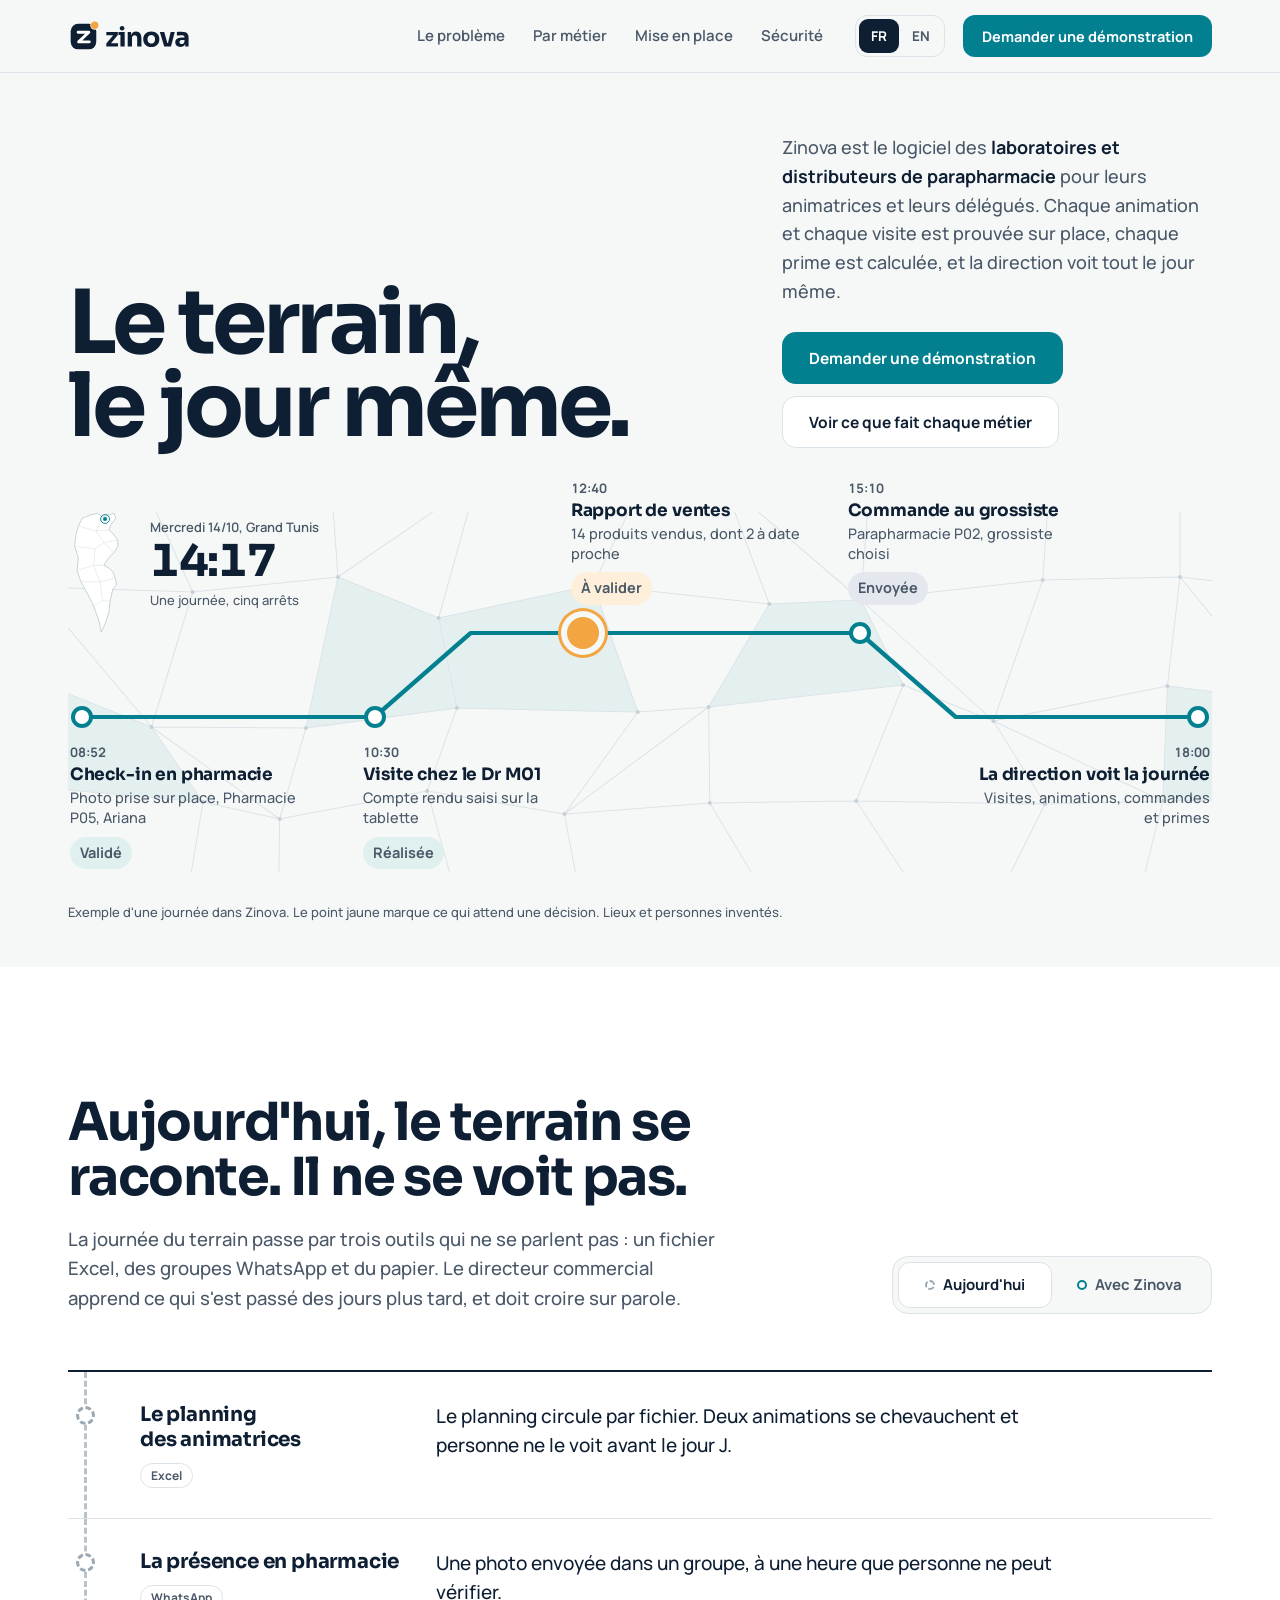
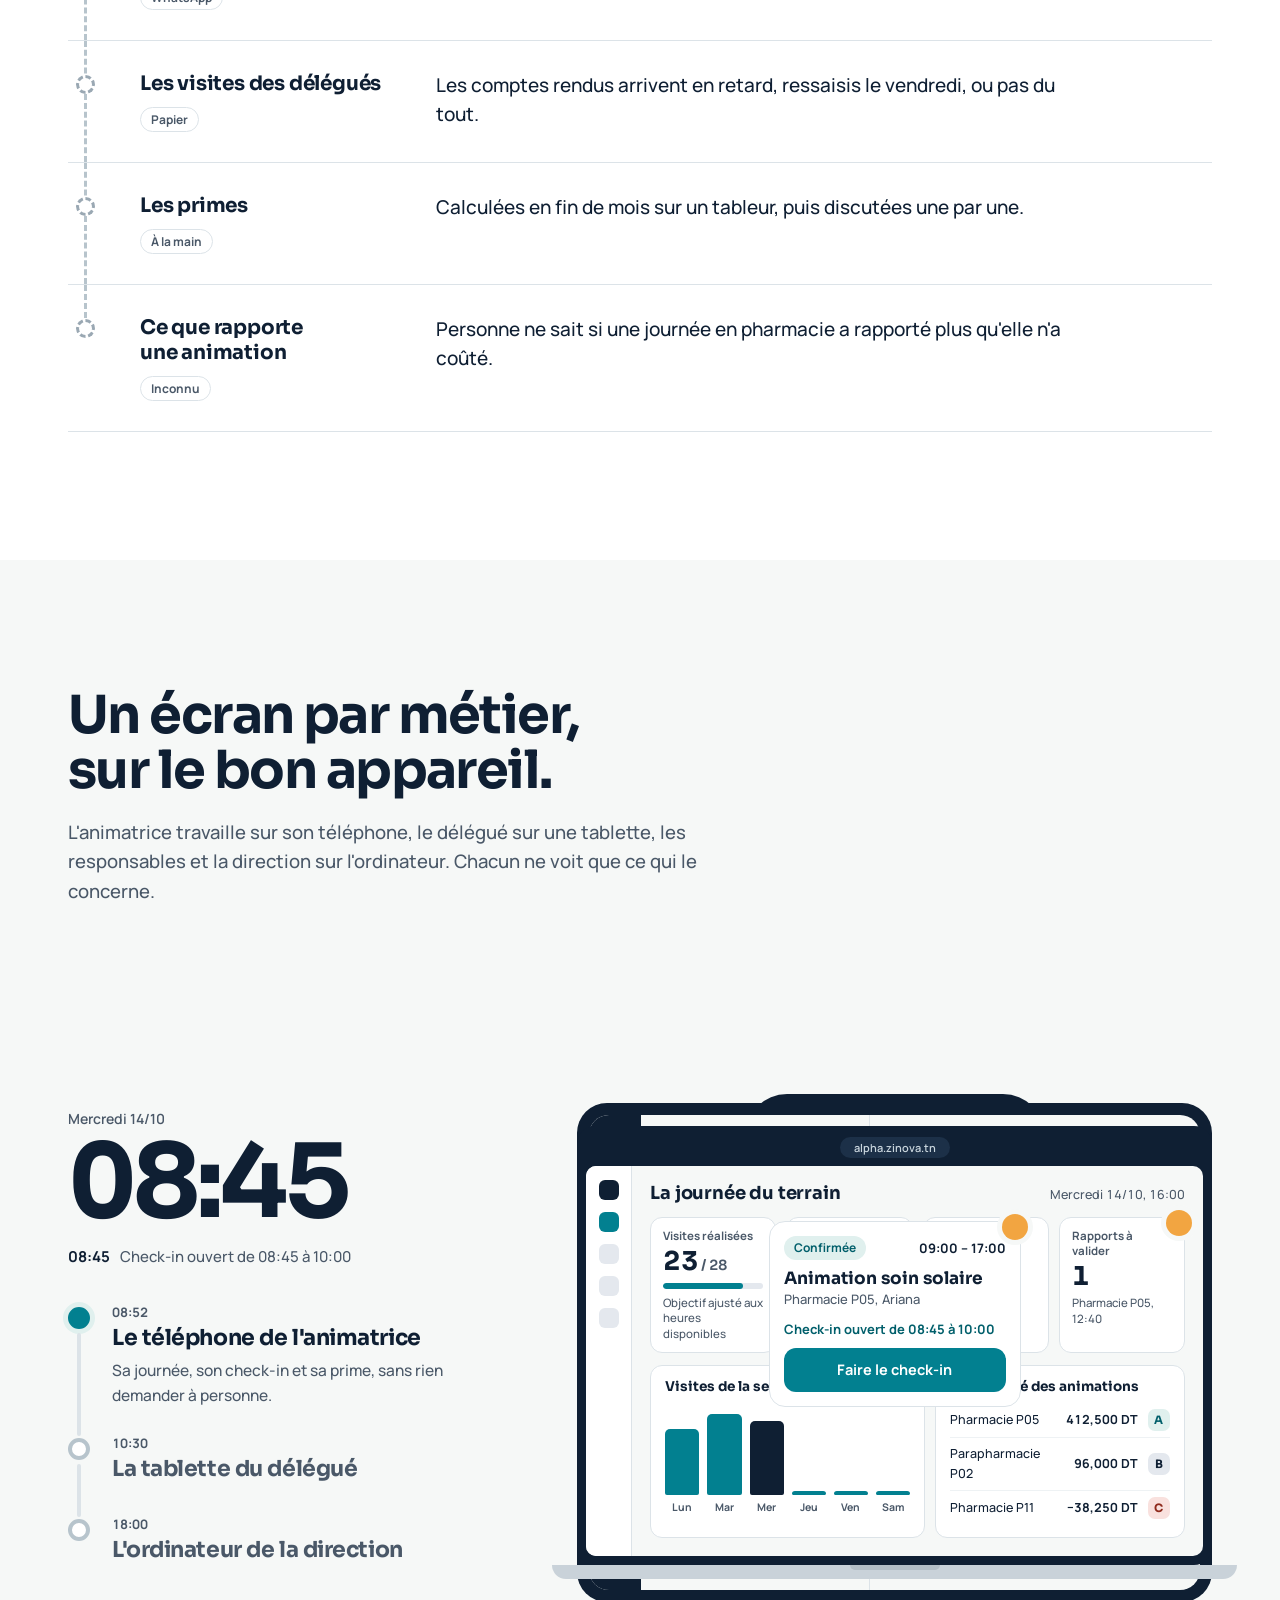
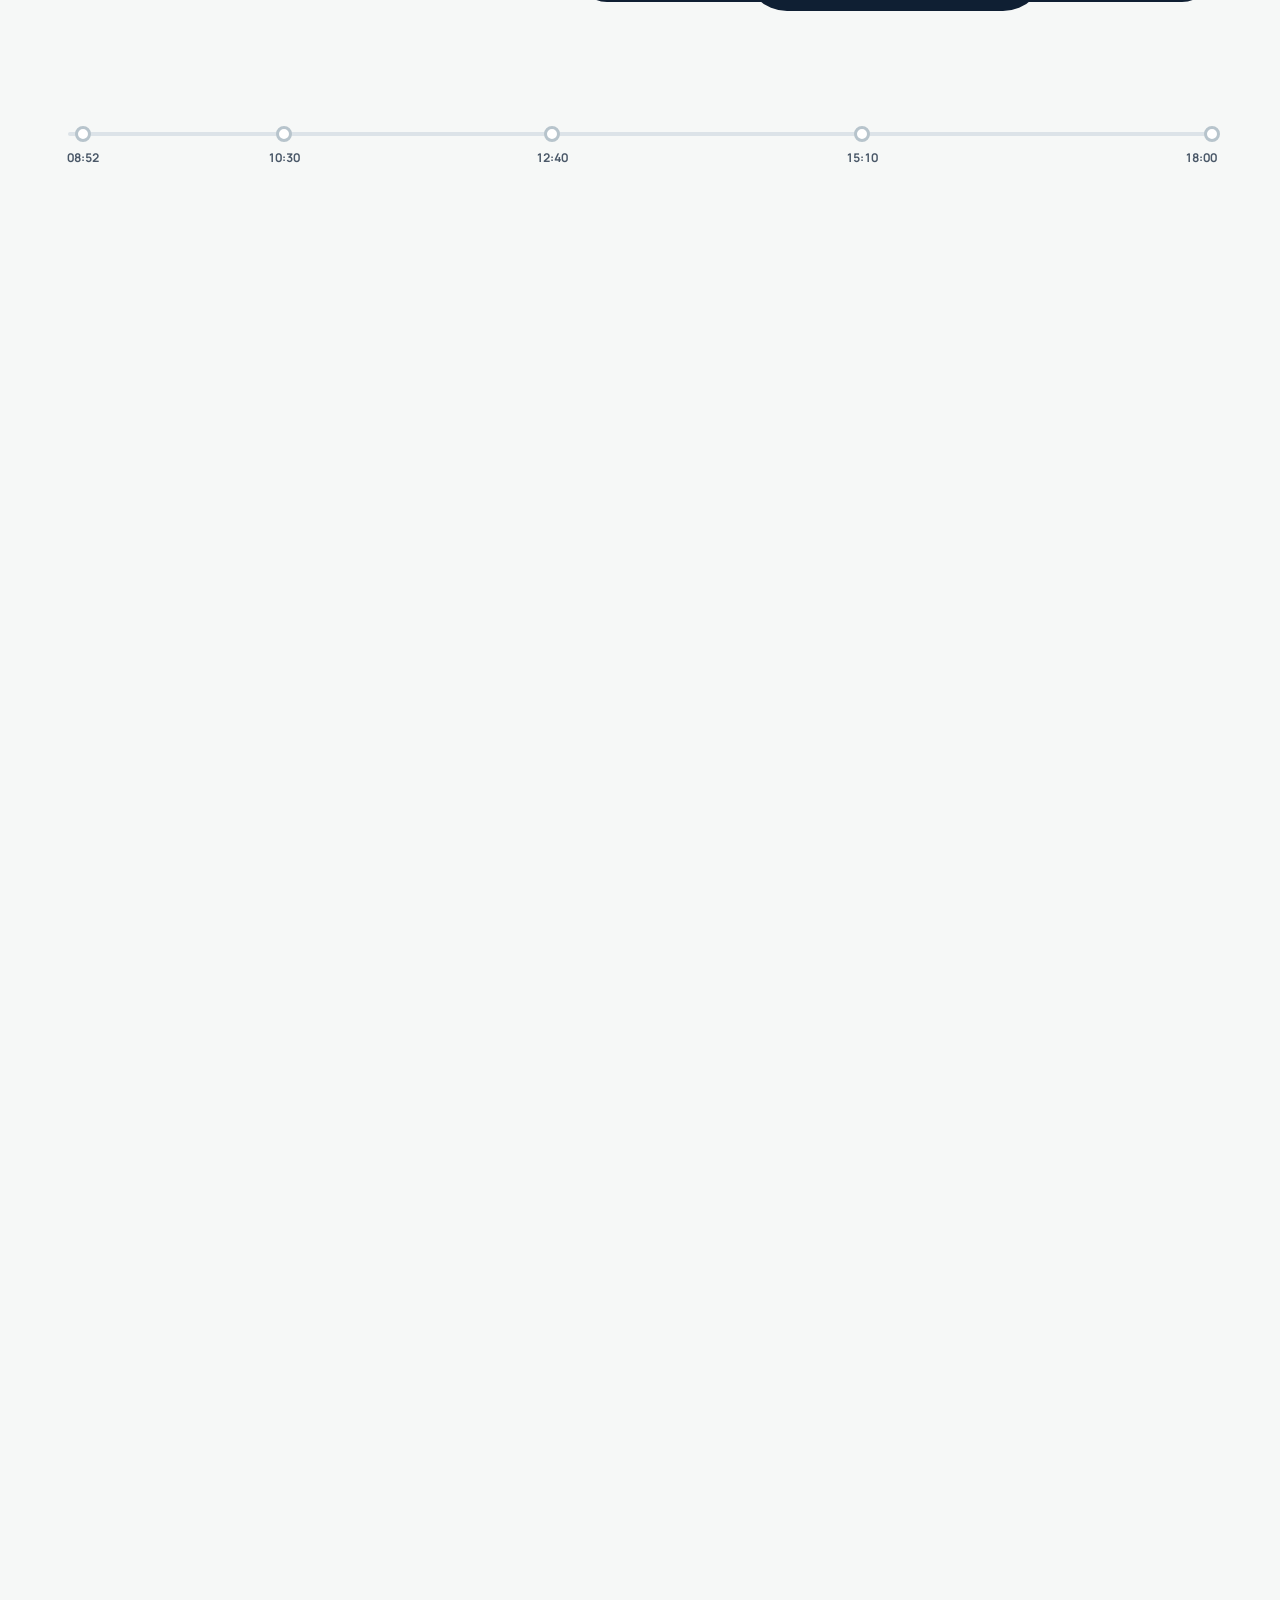
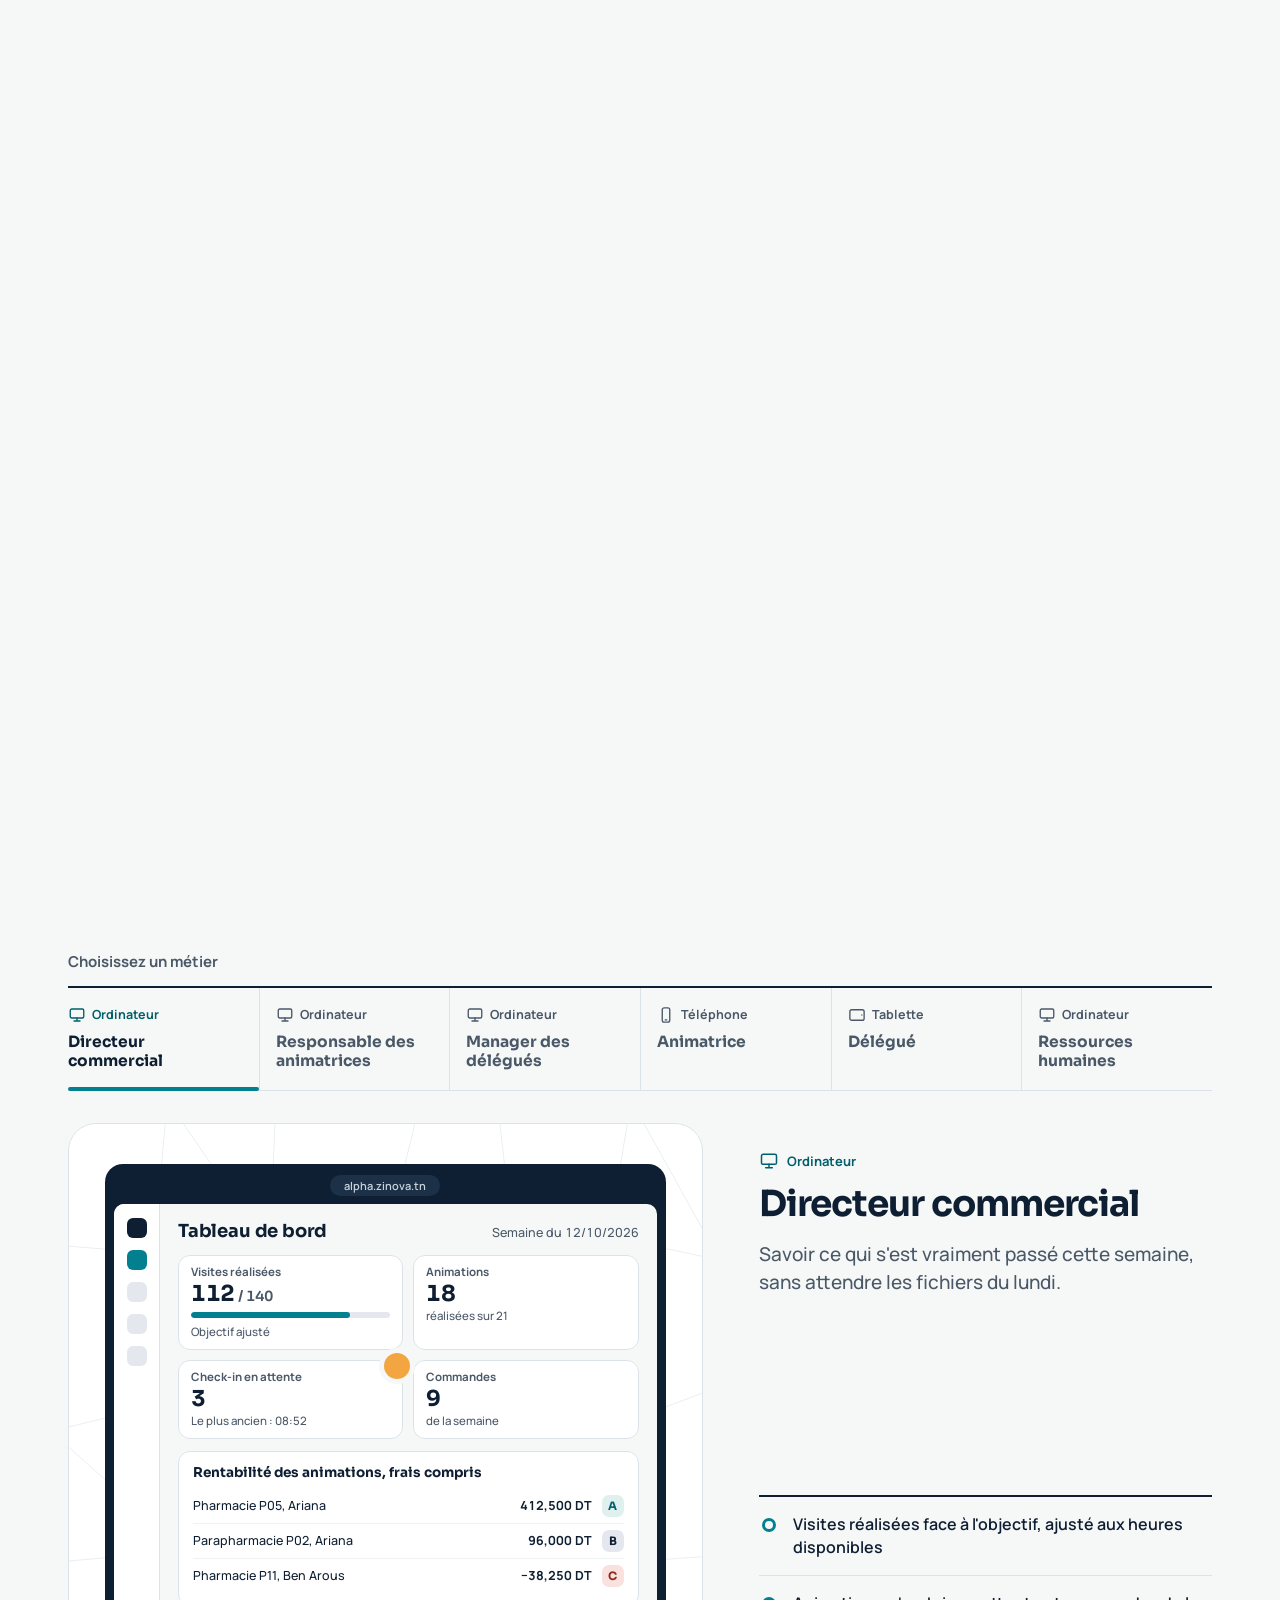
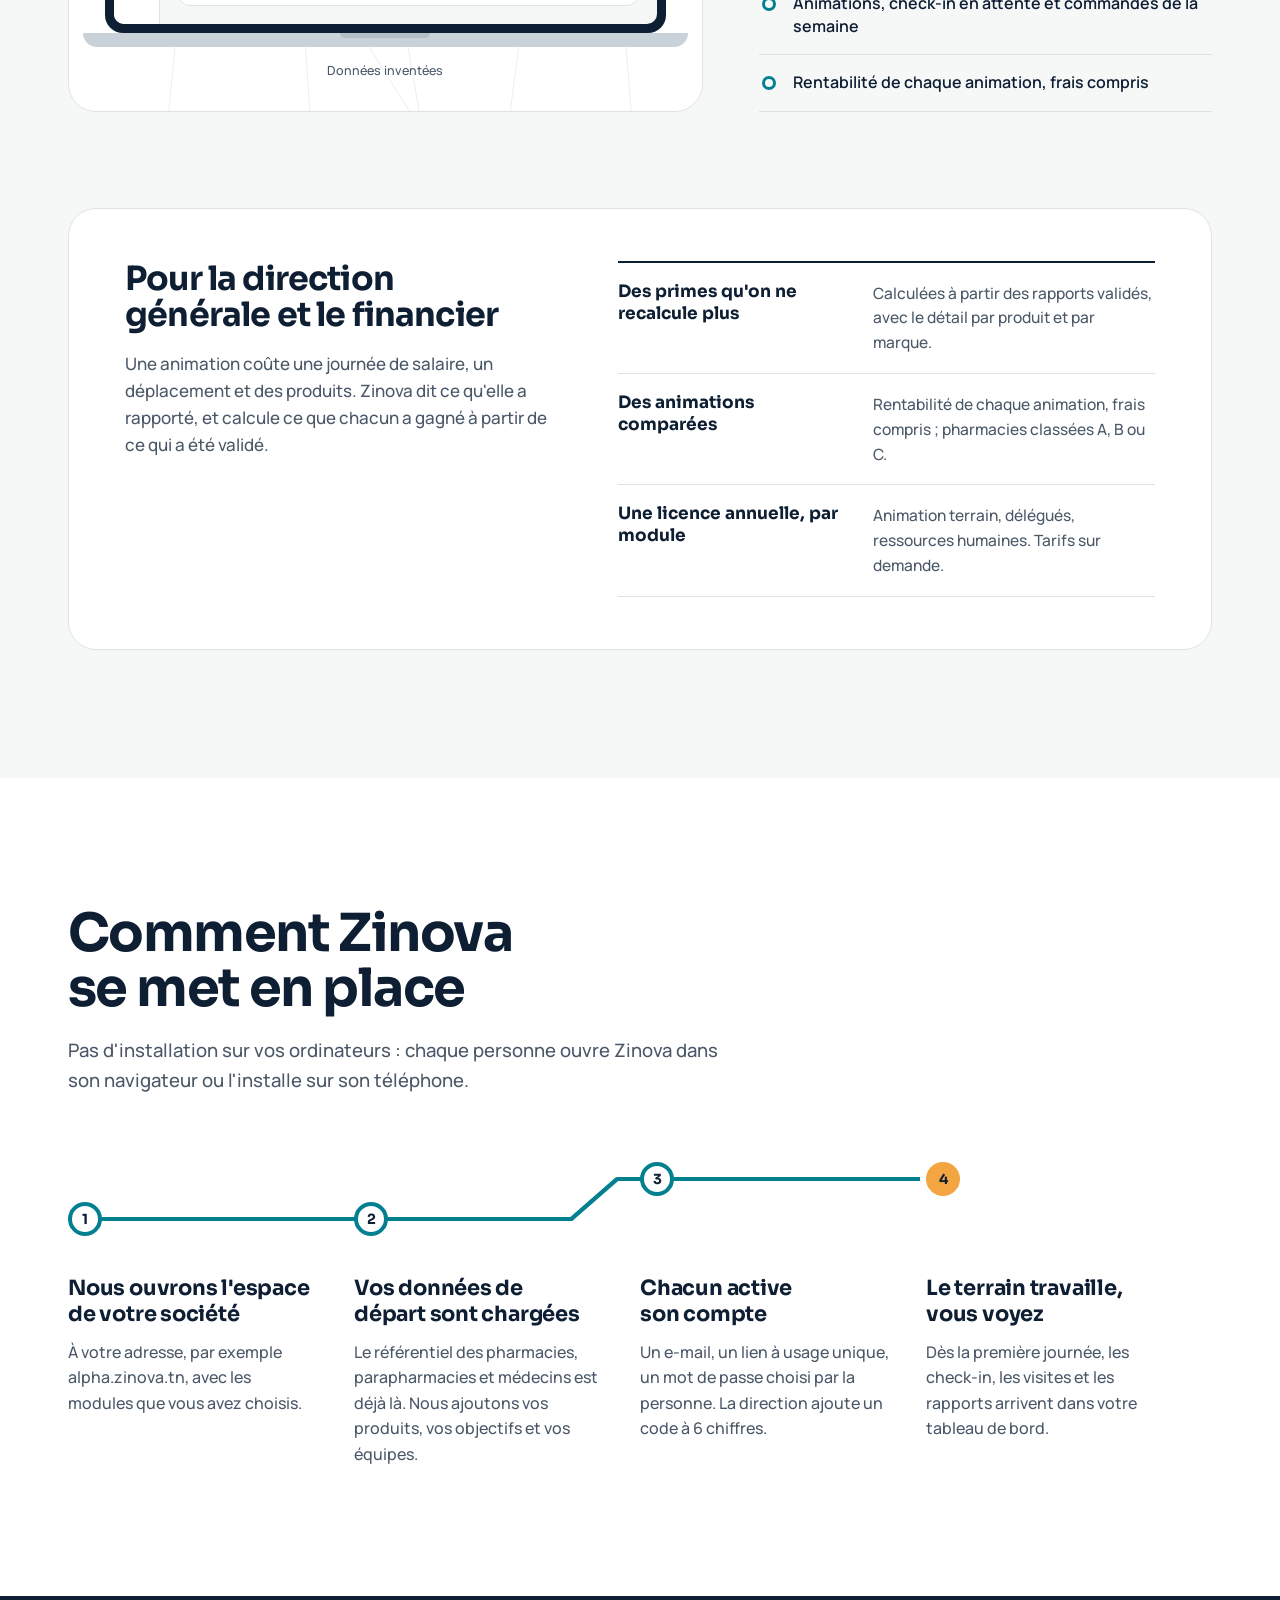
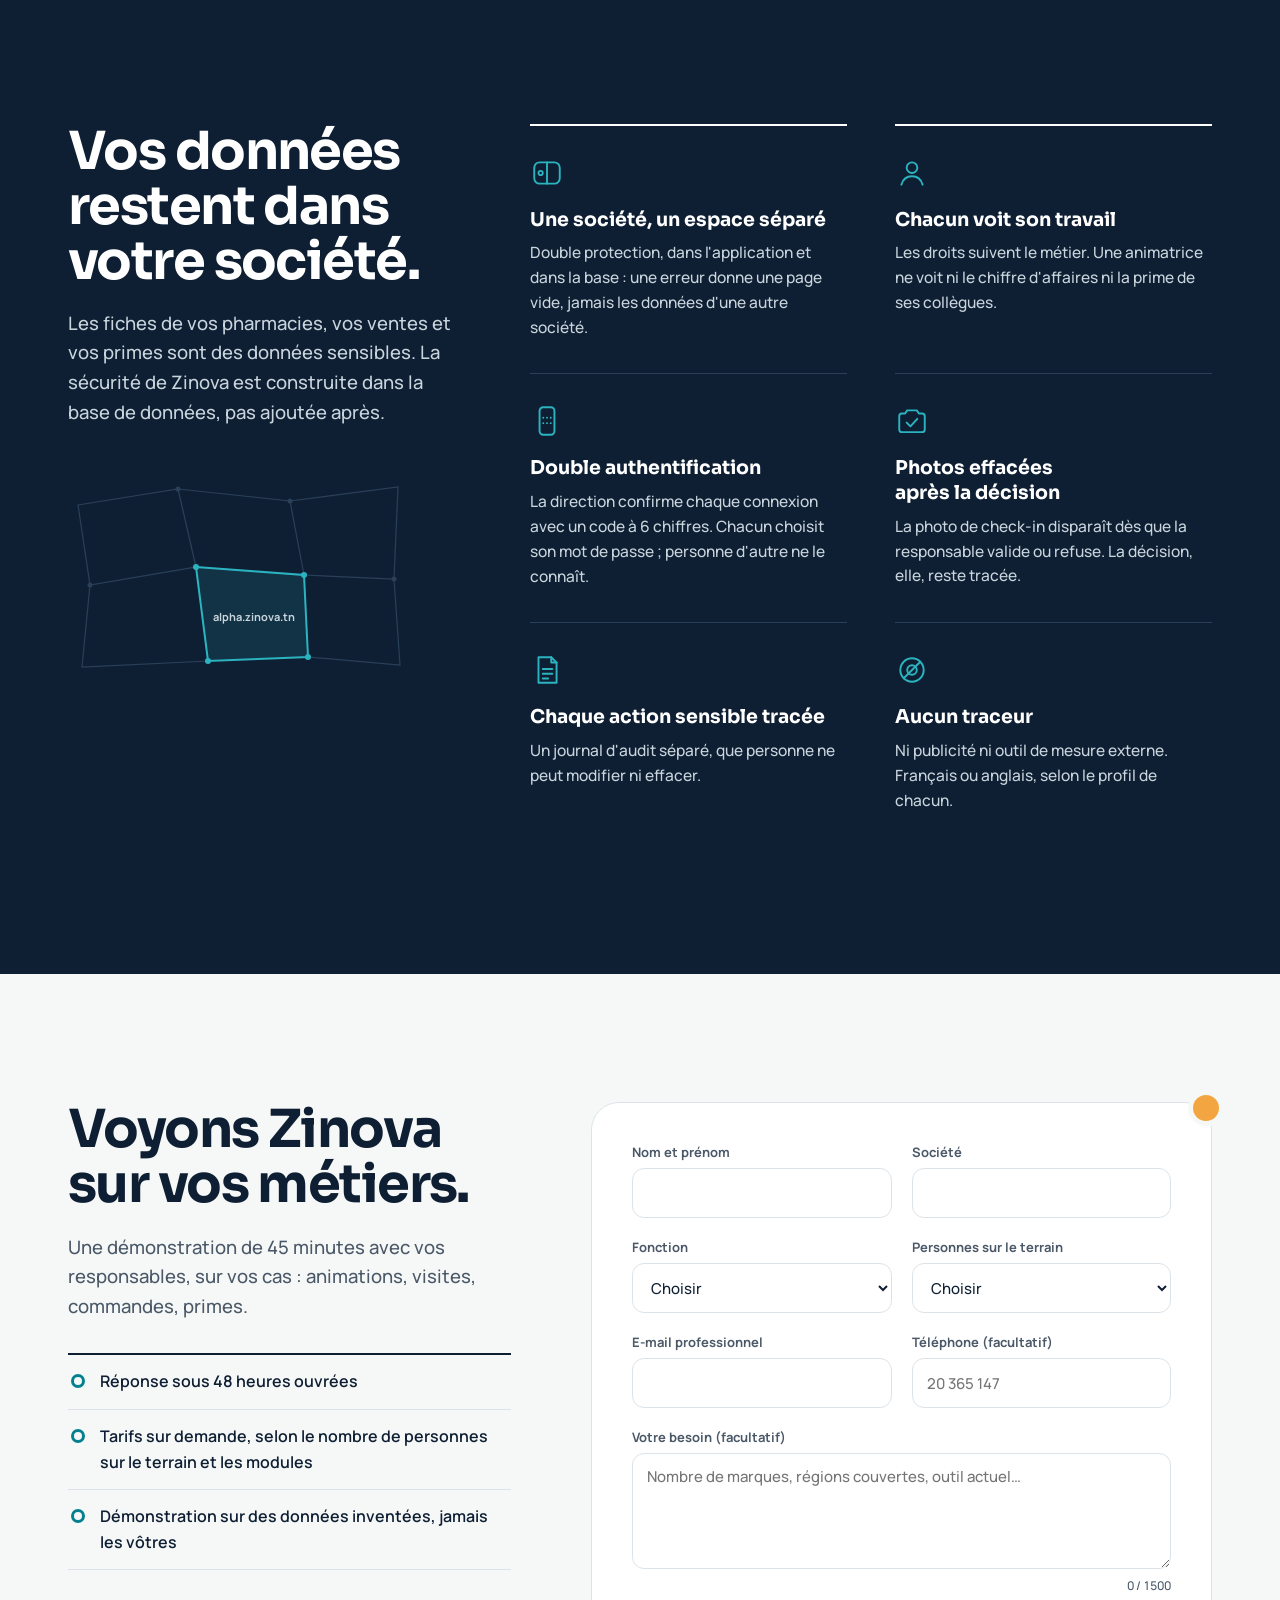
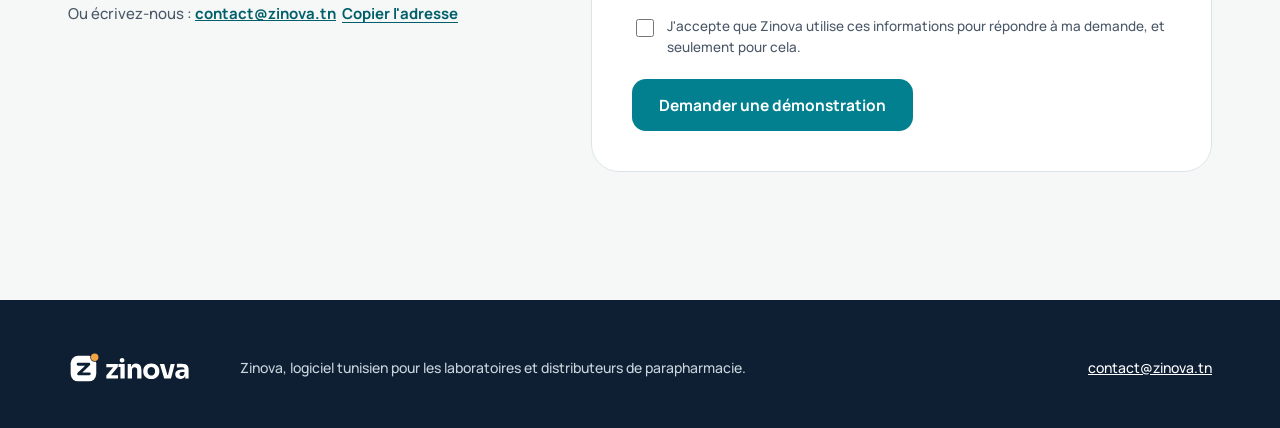
==== commit c18be1ae: "Vitrine : version anglaise (en/) et selecteur de langue FR/EN - en/index.html : meme mise en scene, " ====
--- a/index.html
+++ b/index.html
@@ -6,576 +6,14 @@
 <title>Zinova, le terrain le jour même</title>
 <meta name="description" content="Zinova, le logiciel des laboratoires et distributeurs de parapharmacie en Tunisie pour leurs animatrices et leurs délégués : planning, check-in, visites, commandes, primes, rentabilité.">
 <meta name="robots" content="noindex, nofollow">
+<link rel="alternate" hreflang="fr" href="https://zinova.tn/">
+<link rel="alternate" hreflang="en" href="https://zinova.tn/en/">
+<link rel="alternate" hreflang="x-default" href="https://zinova.tn/">
 <link rel="icon" href="data:image/svg+xml,%3Csvg xmlns='http://www.w3.org/2000/svg' viewBox='0 0 32 32'%3E%3Crect width='32' height='32' rx='7' fill='%230F1E33'/%3E%3Ctext x='16' y='23' font-family='Arial' font-weight='700' font-size='20' fill='%23fff' text-anchor='middle'%3Ez%3C/text%3E%3Ccircle cx='25' cy='8' r='3.5' fill='%23EF9F3A'/%3E%3C/svg%3E">
 <link rel="preload" href="fonts/sora-latin-700-normal.woff2" as="font" type="font/woff2" crossorigin>
 <script>document.documentElement.className='js'+(window.matchMedia&&matchMedia('(prefers-reduced-motion: no-preference)').matches?' anim':'');</script>
-<style>
-@font-face{font-family:"Sora";font-style:normal;font-weight:600;font-display:swap;src:url("fonts/sora-latin-600-normal.woff2") format("woff2")}
-@font-face{font-family:"Sora";font-style:normal;font-weight:700;font-display:swap;src:url("fonts/sora-latin-700-normal.woff2") format("woff2")}
-@font-face{font-family:"Manrope";font-style:normal;font-weight:500;font-display:swap;src:url("fonts/manrope-latin-500-normal.woff2") format("woff2")}
-@font-face{font-family:"Manrope";font-style:normal;font-weight:600;font-display:swap;src:url("fonts/manrope-latin-600-normal.woff2") format("woff2")}
-@font-face{font-family:"Manrope";font-style:normal;font-weight:700;font-display:swap;src:url("fonts/manrope-latin-700-normal.woff2") format("woff2")}
-:root{
-  --nuit:#0F1F33; --nuit-actif:#1C3048; --nuit-trait:#2A4058; --nuit-texte:#C9D5DD; --sarcelle:#028090; --sarcelle-texte:#015F6B; --soleil:#F2A541; --lagon:#2BB3BF;
-  --brume:#F6F8F7; --surface:#FFFFFF; --discret:#4A5868; --trait:#DCE3E8; --trait-doux:#EAEFF2;
-  --ok-fond:#E0F0EE; --ok:#015F6B; --att-fond:#FDEFD9; --att:#8A5300; --neutre-fond:#E4E8EE; --err-fond:#F9E1DE; --err:#8F2A1C;
-  --titre:"Sora",system-ui,sans-serif; --texte:"Manrope",system-ui,sans-serif;
-  --entete:72px; --gouttiere:48px;
-  --douce:cubic-bezier(.2,.7,.2,1);
-  color-scheme:light;
-}
-*{box-sizing:border-box}
-html{scroll-behavior:smooth;scroll-padding-top:var(--entete)}
-body{margin:0;background:var(--brume);color:var(--nuit);font:500 16px/1.6 var(--texte);overflow-x:hidden}
-h1,h2,h3,h4,h5,h6{font-family:var(--titre);margin:0;text-wrap:balance}
-p{margin:0}
-a{color:var(--sarcelle-texte)}
-:focus-visible{outline:3px solid var(--sarcelle);outline-offset:3px;border-radius:6px}
-.sr{position:absolute!important;width:1px;height:1px;padding:0;margin:-1px;overflow:hidden;clip:rect(0 0 0 0);white-space:nowrap;border:0}
-.cadre{max-width:1240px;margin:0 auto;padding:0 var(--gouttiere)}
-.pastille{display:inline-block;font:700 12px/1 var(--texte);padding:6px 10px;border-radius:999px;white-space:nowrap}
-.p-ok{background:var(--ok-fond);color:var(--ok)}
-.p-att{background:var(--att-fond);color:var(--att)}
-.p-neutre{background:var(--neutre-fond);color:var(--nuit)}
-.p-err{background:var(--err-fond);color:var(--err)}
-.btn{display:inline-flex;align-items:center;justify-content:center;height:52px;padding:0 26px;border-radius:14px;font:700 15.5px var(--texte);text-decoration:none;border:1px solid transparent;cursor:pointer;transition:background-color .2s,border-color .2s,transform .2s var(--douce)}
-.btn:active{transform:translateY(1px)}
-.btn-principal{background:var(--sarcelle);color:#fff}
-.btn-principal:hover{background:#016D7B}
-.btn-second{background:var(--surface);color:var(--nuit);border-color:var(--trait)}
-.btn-second:hover{border-color:var(--nuit)}
-/* La pastille découpée : un seul Soleil par écran, là où il faut agir */
-.signal{position:relative}
-.signal::before{content:"";position:absolute;top:-13px;right:-13px;width:36px;height:36px;border-radius:50%;background:var(--fond-signal,var(--brume))}
-.signal::after{content:"";position:absolute;top:-8px;right:-8px;width:26px;height:26px;border-radius:50%;background:var(--soleil)}
-.evitement{position:absolute;left:8px;top:-60px;z-index:40;background:var(--nuit);color:#fff;padding:10px 16px;border-radius:8px;font-weight:700}
-.evitement:focus{top:8px}
-
-/* En-tête, avec la tournée de la page qui avance au défilement */
-.entete-site{position:sticky;top:0;z-index:30;background:var(--brume);border-bottom:1px solid var(--trait)}
-.entete-site::after{content:"";position:absolute;left:0;right:0;bottom:-1px;height:2px;background:var(--sarcelle);transform:scaleX(var(--avance,0));transform-origin:left}
-.entete-site .cadre{display:flex;align-items:center;gap:32px;height:var(--entete)}
-.logo{height:32px;width:auto;display:block}
-.nav{display:flex;gap:28px;margin-left:auto}
-.nav a{color:var(--discret);text-decoration:none;font-weight:600;font-size:15px;position:relative;padding:6px 0}
-.nav a::after{content:"";position:absolute;left:0;right:0;bottom:0;height:2px;border-radius:2px;background:var(--sarcelle);transform:scaleX(0);transform-origin:left;transition:transform .25s var(--douce)}
-.nav a:hover,.nav a[aria-current="true"]{color:var(--nuit)}
-.nav a:hover::after,.nav a[aria-current="true"]::after{transform:scaleX(1)}
-.entete-site .actions{display:flex;align-items:center;gap:18px}
-.entete-site .btn{height:42px;padding:0 18px;font-size:14.5px;border-radius:12px}
-
-/* ---------- Héros ---------- */
-.heros{position:relative;padding:60px 0 44px}
-.heros-haut{display:grid;grid-template-columns:auto minmax(0,430px);gap:56px;align-items:end;justify-content:space-between}
-.heros h1{font-size:clamp(50px,6.9vw,100px);white-space:nowrap;line-height:.94;letter-spacing:-.045em;font-weight:700}
-.heros h1 .l{display:block}
-.heros .chapo{font-size:18px;line-height:1.6;color:var(--discret);margin-bottom:26px}
-.heros .chapo b{color:var(--nuit);font-weight:700}
-.boutons{display:flex;gap:12px;flex-wrap:wrap}
-.anim .heros h1 .l{animation:monte .9s var(--douce) both}
-.anim .heros h1 .l+.l{animation-delay:.08s}
-@keyframes monte{from{opacity:0;transform:translateY(.25em)}to{opacity:1;transform:none}}
-
-/* La scène : carte des secteurs, ligne de tournée, arrêts */
-.scene-tournee{position:relative;height:360px;margin-top:64px}
-.maillage{position:absolute;inset:0;width:100%;height:100%;overflow:hidden}
-.maillage .bords{fill:none;stroke:var(--trait);stroke-width:1;vector-effect:non-scaling-stroke}
-.maillage .sommets{fill:none;stroke:#C5D0D7;stroke-width:4;stroke-linecap:round;vector-effect:non-scaling-stroke}
-.maillage .cellule{fill:var(--sarcelle);fill-opacity:.07;stroke:none}
-.trace{position:absolute;inset:0;width:100%;height:100%;overflow:visible}
-.trace path{fill:none;stroke:var(--sarcelle);stroke-width:4;stroke-linecap:round;stroke-linejoin:round;stroke-dasharray:1;stroke-dashoffset:0}
-.anim .trace path{animation:trace 4s .4s linear both}
-@keyframes trace{from{stroke-dashoffset:1}to{stroke-dashoffset:0}}
-.anim .maillage .cellule{animation:secteur 1s var(--d) var(--douce) both}
-@keyframes secteur{from{fill-opacity:0}to{fill-opacity:.07}}
-.repere{position:absolute;left:0;top:0;display:flex;gap:18px;align-items:flex-start}
-.repere svg{width:64px;height:122px;flex:none}
-.repere .pays{fill:var(--surface);stroke:#B7C4CC;stroke-width:1.2;stroke-linejoin:round}
-.repere .int{fill:none;stroke:var(--trait);stroke-width:1}
-.repere .ici{fill:var(--sarcelle)}
-.repere .ici-anneau{fill:none;stroke:var(--sarcelle);stroke-width:1.4}
-.horloge{padding-top:6px}
-.horloge small{display:block;font:600 13px var(--texte);color:var(--discret)}
-.horloge strong{display:block;font:700 44px/1.05 var(--titre);letter-spacing:-.03em;font-variant-numeric:tabular-nums;margin-top:2px}
-.horloge span{display:block;font-size:13px;color:var(--discret);margin-top:6px}
-.arrets{list-style:none;margin:0;padding:0}
-.arret{position:absolute;width:0;height:0}
-.arret .point{position:absolute;left:-11px;top:-11px;width:22px;height:22px;border-radius:50%;background:var(--surface);border:4px solid var(--sarcelle)}
-.arret.maintenant .point{left:-16px;top:-16px;width:32px;height:32px;border:none;background:var(--soleil);box-shadow:0 0 0 6px var(--brume),0 0 0 9px var(--soleil)}
-.arret.maintenant .point::after{content:"";position:absolute;inset:-9px;border-radius:50%;border:2px solid var(--soleil);opacity:0}
-.anim .arret.maintenant .point::after{animation:pulse 2.6s 2.9s ease-out infinite}
-@keyframes pulse{0%{transform:scale(1);opacity:.7}100%{transform:scale(1.9);opacity:0}}
-.arret .texte{position:absolute;left:-12px;width:232px;display:flex;flex-direction:column;gap:3px}
-.arret.bas .texte{top:26px}
-.arret.haut .texte{bottom:28px}
-.arret.droite .texte{left:auto;right:-12px;text-align:right;align-items:flex-end}
-.arret time{font:700 13px var(--texte);color:var(--discret);font-variant-numeric:tabular-nums}
-.arret b{font:700 17px/1.25 var(--titre);letter-spacing:-.01em}
-.arret span{font-size:14.5px;color:var(--discret);line-height:1.4}
-.arret .pastille{align-self:flex-start;margin-top:5px}
-.arret.droite .pastille{align-self:flex-end}
-.anim .arret .point{animation:point .55s var(--d) cubic-bezier(.3,1.6,.5,1) both}
-.anim .arret .texte{animation:apparait .7s calc(var(--d) + .08s) var(--douce) both}
-@keyframes point{from{transform:scale(0)}to{transform:scale(1)}}
-@keyframes apparait{from{opacity:0;transform:translateY(8px)}to{opacity:1;transform:none}}
-.legende{margin-top:30px;font-size:13px;color:var(--discret)}
-
-/* ---------- Sections ---------- */
-.section{padding:128px 0}
-.blanc{background:var(--surface)}
-.tete{max-width:780px;margin-bottom:64px}
-.tete h2{font-size:clamp(32px,4.1vw,54px);line-height:1.05;letter-spacing:-.03em;margin-bottom:20px}
-.tete p{font-size:18.5px;color:var(--discret);max-width:660px}
-
-/* ---------- Le problème : registre à bascule ---------- */
-.probleme-tete{display:grid;grid-template-columns:minmax(0,1fr) auto;gap:40px;align-items:end;margin-bottom:56px}
-.probleme-tete .tete{margin-bottom:0}
-.bascule{border:0;margin:0;padding:5px;display:inline-grid;grid-template-columns:1fr 1fr;background:var(--brume);border:1px solid var(--trait);border-radius:16px;position:relative;min-width:320px}
-.bascule[hidden]{display:none}
-.bascule legend{padding:0}
-.bascule input{position:absolute;opacity:0;width:1px;height:1px}
-.bascule label{position:relative;z-index:1;display:flex;align-items:center;justify-content:center;gap:8px;height:46px;padding:0 20px;font:700 15px var(--texte);color:var(--discret);cursor:pointer;border-radius:12px;transition:color .3s}
-.bascule input:checked+label{color:var(--nuit)}
-.bascule input:focus-visible+label{outline:3px solid var(--sarcelle);outline-offset:2px}
-.bascule .curseur{position:absolute;top:5px;bottom:5px;left:5px;width:calc(50% - 5px);border-radius:12px;background:var(--surface);border:1px solid var(--trait);transition:transform .45s var(--douce)}
-.bascule[data-vue="apres"] .curseur{transform:translateX(100%)}
-.bascule label i{width:10px;height:10px;border-radius:50%;border:2px dashed #9AA8B3}
-.bascule label[for="v-apres"] i{border:2px solid var(--sarcelle)}
-.registre{border-top:2px solid var(--nuit)}
-.registre-tete,.ligne-r{display:grid;grid-template-columns:36px 230px minmax(0,1fr) minmax(0,1.15fr);gap:0 36px}
-.registre-tete{padding:14px 0;border-bottom:1px solid var(--trait);font:700 14px var(--texte);color:var(--discret)}
-.registre-tete span:last-child{color:var(--sarcelle-texte)}
-.ligne-r{padding:30px 0;border-bottom:1px solid var(--trait);align-items:start;position:relative}
-.rail{position:relative;align-self:stretch;margin:-30px 0}
-.rail::before,.rail::after{content:"";position:absolute;left:16px;top:0;bottom:0;width:0}
-.rail::before{border-left:3px dashed #B7C4CC}
-.rail::after{border-left:3px solid var(--sarcelle);transform:scaleY(0);transform-origin:top;transition:transform .4s linear calc(var(--i)*.32s)}
-.ligne-r:first-of-type .rail::before,.ligne-r:first-of-type .rail::after{top:42px}
-.ligne-r:last-of-type .rail::before,.ligne-r:last-of-type .rail::after{bottom:auto;height:42px}
-.rail b{position:absolute;left:8px;top:34px;width:19px;height:19px;border-radius:50%;background:var(--surface);border:3px dashed #9AA8B3;z-index:1;transition:border-color .3s calc(var(--i)*.32s)}
-.ligne-r h3{font-size:20px;line-height:1.25;letter-spacing:-.01em}
-.outils{display:block;margin-top:10px}
-.outil{display:inline-block;font:700 12px var(--texte);color:var(--discret);border:1px solid var(--trait);border-radius:999px;padding:3px 10px}
-.outil-z{display:none;background:var(--ok-fond);color:var(--ok);border-color:transparent}
-.avant{color:var(--discret);font-size:16.5px}
-.apres{font-size:17px;font-weight:600}
-/* avec JavaScript : une colonne qui bascule */
-.js .registre-tete{display:none}
-.js .ligne-r{grid-template-columns:36px 260px minmax(0,1fr)}
-.js .textes{display:grid}
-.js .textes>p{grid-area:1/1;transition:opacity .45s var(--douce),transform .45s var(--douce),visibility 0s}
-.js .registre .avant{font-size:19px;line-height:1.55;color:var(--nuit);font-weight:500;max-width:640px}
-.js .registre .apres{font-size:19px;line-height:1.55;max-width:640px;opacity:0;visibility:hidden;transform:translateY(10px);transition-delay:calc(var(--i)*.06s),calc(var(--i)*.06s),.45s}
-.js .registre[data-vue="apres"] .avant{opacity:0;visibility:hidden;transform:translateY(-10px);transition-delay:0s,0s,.45s}
-.js .registre[data-vue="apres"] .apres{opacity:1;visibility:visible;transform:none;transition-delay:calc(var(--i)*.06s + .1s),calc(var(--i)*.06s + .1s),0s}
-.registre[data-vue="apres"] .rail::after{transform:scaleY(1)}
-.registre[data-vue="apres"] .rail b{border:3px solid var(--sarcelle)}
-.registre[data-vue="apres"] .outil-a{display:none}
-.registre[data-vue="apres"] .outil-z{display:inline-block}
-.registre[data-vue="avant"] .rail::after{transition-delay:0s;transition-duration:.2s}
-
-/* ---------- La journée qui défile ---------- */
-.journee{position:relative;margin-bottom:120px}
-.jr-horloge,.jr-jour{display:none}
-.jr-chapitres{display:flex;flex-direction:column;gap:96px}
-.jr-ch{display:grid;grid-template-columns:minmax(0,5fr) minmax(0,7fr);gap:56px;align-items:center}
-.jr-texte{position:relative;padding-left:44px;max-width:440px}
-.jr-texte::before{content:"";position:absolute;left:0;top:4px;width:22px;height:22px;border-radius:50%;background:var(--surface);border:4px solid var(--sarcelle);box-sizing:border-box}
-.jr-texte time{display:block;font:700 13px var(--texte);color:var(--discret);font-variant-numeric:tabular-nums;margin-bottom:4px}
-.jr-texte h3{font-size:clamp(22px,2.2vw,28px);line-height:1.15;letter-spacing:-.02em;margin-bottom:8px}
-.jr-texte p{color:var(--discret);font-size:16.5px}
-.jr-appareil{display:flex;justify-content:center}
-.jr-appareil.tablette-cadre{justify-content:flex-start}
-/* mode collant : l'heure avance avec le défilement */
-.defile{height:340vh}
-.defile .jr-collant{position:sticky;top:var(--entete);height:calc(100vh - var(--entete));display:grid;grid-template-columns:minmax(0,5fr) minmax(0,7fr);grid-template-rows:1fr auto auto auto auto 1fr auto;column-gap:56px;padding:20px 0 30px}
-.defile .jr-chapitres,.defile .jr-ch{display:contents}
-.defile .jr-horloge{display:block;grid-column:1;grid-row:2;margin-bottom:34px}
-.defile .jr-texte{grid-column:1;padding:0 0 26px 44px;transition:opacity .4s}
-.defile .jr-ch:nth-child(1) .jr-texte{grid-row:3}
-.defile .jr-ch:nth-child(2) .jr-texte{grid-row:4}
-.defile .jr-ch:nth-child(3) .jr-texte{grid-row:5}
-.defile .jr-texte::after{content:"";position:absolute;left:9px;top:30px;bottom:-2px;width:4px;background:var(--trait);border-radius:2px}
-.defile .jr-ch:nth-child(3) .jr-texte::after{display:none}
-.defile .jr-ch.passe .jr-texte::after{background:var(--sarcelle)}
-.defile .jr-texte::before{border-color:#B7C4CC;transition:border-color .3s,background-color .3s}
-.defile .jr-ch.passe .jr-texte::before,.defile .jr-ch.actif .jr-texte::before{border-color:var(--sarcelle)}
-.defile .jr-ch.actif .jr-texte::before{background:var(--sarcelle);box-shadow:0 0 0 5px var(--ok-fond)}
-.defile .jr-texte h3{font-size:22px;transition:color .3s}
-.defile .jr-texte p{font-size:15.5px}
-.defile .jr-ch:not(.actif) .jr-texte h3{color:var(--discret)}
-.defile .jr-ch:not(.actif) .jr-texte p{display:none}
-.defile .jr-appareil{grid-column:2;grid-row:1/7;align-self:center;opacity:0;visibility:hidden;transform:translateY(32px) scale(.96);transition:opacity .55s var(--douce),transform .7s var(--douce),visibility 0s .7s}
-.defile .jr-ch.actif .jr-appareil{opacity:1;visibility:visible;transform:none;transition-delay:0s}
-.defile .jr-ch.passe .jr-appareil{transform:translateY(-32px) scale(.96)}
-.jr-horloge small{display:block;font:600 14px var(--texte);color:var(--discret)}
-.jr-horloge strong{display:block;font:700 clamp(72px,8vw,112px)/.95 var(--titre);letter-spacing:-.05em;font-variant-numeric:tabular-nums;margin:6px 0 14px}
-.jr-horloge span{display:flex;gap:10px;align-items:baseline;font-size:15px;color:var(--discret);min-height:1.6em}
-.jr-horloge span b{color:var(--nuit);font-weight:700}
-.defile .jr-jour{display:block;grid-column:1/-1;grid-row:7;position:relative;height:46px;margin-top:8px}
-.jr-jour .piste{position:absolute;left:0;right:0;top:9px;height:4px;border-radius:2px;background:var(--trait)}
-.jr-jour .rempli{position:absolute;left:0;top:9px;height:4px;border-radius:2px;background:var(--sarcelle);width:100%;transform:scaleX(var(--jour,0));transform-origin:left}
-.jr-jour .cran{position:absolute;top:3px;width:16px;height:16px;margin-left:-8px;border-radius:50%;background:var(--surface);border:3px solid #B7C4CC;transition:border-color .3s}
-.jr-jour .cran.passe{border-color:var(--sarcelle)}
-.jr-jour .cran span{position:absolute;top:20px;left:50%;transform:translateX(-50%);font:700 12px var(--texte);color:var(--discret);font-variant-numeric:tabular-nums;white-space:nowrap}
-.jr-jour .cran:first-child span{left:0;transform:none}
-.jr-jour .cran:last-child span{left:auto;right:0;transform:none}
-
-/* Appareils dessinés */
-figure{margin:0}
-.telephone{width:300px;border-radius:42px;background:var(--nuit);padding:10px;flex:none}
-.tel-ecran{border-radius:33px;overflow:hidden;background:var(--nuit)}
-.tel-haut{background:var(--nuit);color:#fff;padding:22px 18px 18px}
-.tel-haut small{color:var(--nuit-texte);font-size:12px;font-variant-numeric:tabular-nums}
-.tel-haut h4{font-size:22px;margin-top:2px}
-.tel-corps{background:var(--brume);padding:14px;display:flex;flex-direction:column;gap:12px}
-.carte-m{background:var(--surface);border:1px solid var(--trait);border-radius:16px;padding:14px}
-.carte-m .rang{display:flex;justify-content:space-between;align-items:center;gap:8px;margin-bottom:8px}
-.carte-m h5{font:700 17px/1.25 var(--titre);margin:0}
-.carte-m .lieu{font-size:13px;color:var(--discret)}
-.carte-m .fenetre{font:700 13px var(--texte);color:var(--sarcelle-texte);margin:10px 0}
-.carte-m .action{height:44px;border-radius:12px;background:var(--sarcelle);color:#fff;font:700 14.5px var(--texte);display:flex;align-items:center;justify-content:center;transition:background-color .3s}
-.carte-m .action .ok{display:none}
-.carte-m.fait::before,.carte-m.fait::after{display:none}
-.carte-m.fait .action{background:var(--ok-fond);color:var(--ok)}
-.carte-m.fait .action .ok{display:inline}
-.carte-m.fait .action .faire{display:none}
-.prime-m small{font-size:12.5px;color:var(--discret)}
-.prime-m strong{display:block;font:700 30px/1.1 var(--titre);margin:2px 0 2px}
-.prime-m em{display:block;font-style:normal;font-size:12.5px;color:var(--discret);margin-bottom:8px}
-.barre{height:8px;border-radius:99px;background:var(--neutre-fond);overflow:hidden}
-.barre i{display:block;height:100%;width:53%;background:var(--sarcelle);border-radius:99px}
-.tel-onglets{display:grid;grid-template-columns:repeat(4,1fr);background:var(--surface);border-top:1px solid var(--trait);padding:10px 4px 14px;font:700 11px var(--texte);color:var(--discret);text-align:center}
-.tel-onglets span:first-child{color:var(--sarcelle-texte)}
-
-.tablette{background:var(--nuit);border-radius:30px;padding:12px;width:100%;max-width:720px}
-.tab-ecran{border-radius:20px;overflow:hidden;background:var(--brume);display:grid;grid-template-columns:52px minmax(0,.9fr) minmax(0,1.3fr);min-height:420px}
-.tab-nav{background:var(--nuit);display:flex;flex-direction:column;align-items:center;gap:14px;padding-top:16px}
-.tab-nav i{width:22px;height:22px;border-radius:7px;background:var(--nuit-actif)}
-.tab-nav i:first-child{background:var(--sarcelle)}
-.tab-liste{padding:16px 14px;border-right:1px solid var(--trait);display:flex;flex-direction:column;gap:10px}
-.tab-liste h5{font:700 17px var(--titre);margin:0 0 4px}
-.visite{display:grid;grid-template-columns:44px minmax(0,1fr);gap:8px;background:var(--surface);border:1px solid var(--trait);border-radius:12px;padding:10px;font-size:13px;line-height:1.35}
-.visite time{font-weight:700;color:var(--discret)}
-.visite b{display:block;font-size:13.5px}
-.visite span{color:var(--discret)}
-.visite.active{border:2px solid var(--sarcelle);padding:9px}
-.tab-detail{padding:16px 18px;display:flex;flex-direction:column;gap:12px;min-width:0}
-.tab-detail h5{font:700 19px var(--titre);margin:0}
-.tab-detail .lieu{font-size:13px;color:var(--discret);margin-top:-8px}
-.alerte{background:var(--att-fond);color:var(--att);border-radius:12px;padding:10px 12px;font-size:13px;font-weight:600;line-height:1.4}
-.historique{background:var(--surface);border:1px solid var(--trait);border-radius:14px;padding:12px 14px}
-.historique h6{font:700 14px var(--titre);margin:0 0 6px}
-.historique ol{list-style:none;margin:0;padding:0}
-.historique li{display:grid;grid-template-columns:80px minmax(0,1fr) auto;gap:8px;padding:6px 0;border-top:1px solid #EEF2F4;font-size:12.5px;align-items:center}
-.historique li:first-child{border-top:0}
-.historique time{color:var(--discret);font-variant-numeric:tabular-nums}
-
-/* Ordinateur (tableau de bord, écrans de bureau) */
-.portable{width:100%;max-width:720px}
-.pc{background:var(--nuit);border-radius:18px;padding:9px;width:100%}
-.pc-barre{display:flex;justify-content:center;padding:2px 0 8px}
-.pc-adresse{font:600 11px var(--texte);color:var(--nuit-texte);background:var(--nuit-actif);border-radius:999px;padding:3px 14px}
-.pc-ecran{border-radius:10px;overflow:hidden;background:var(--brume);display:grid;grid-template-columns:46px minmax(0,1fr);min-height:380px}
-.pc-nav{background:var(--surface);border-right:1px solid var(--trait);display:flex;flex-direction:column;align-items:center;gap:12px;padding-top:14px}
-.pc-nav i{width:20px;height:20px;border-radius:6px;background:var(--neutre-fond)}
-.pc-nav i:first-child{background:var(--nuit)}
-.pc-nav i.on{background:var(--sarcelle)}
-.pc-corps{padding:16px 18px 18px;display:flex;flex-direction:column;gap:12px;min-width:0}
-.pc-titre{display:flex;justify-content:space-between;align-items:baseline;gap:12px;flex-wrap:wrap}
-.pc-titre h5{font:700 18px var(--titre);letter-spacing:-.01em}
-.pc-titre span{font-size:12.5px;color:var(--discret);font-variant-numeric:tabular-nums}
-.socle{height:14px;margin:0 -4%;background:#C9D2D9;border-radius:0 0 14px 14px;position:relative}
-.socle::after{content:"";position:absolute;left:50%;top:0;width:90px;height:5px;margin-left:-45px;background:#B3BEC6;border-radius:0 0 6px 6px}
-.kpis{display:grid;grid-template-columns:repeat(4,minmax(0,1fr));gap:10px}
-.kpi{background:var(--surface);border:1px solid var(--trait);border-radius:12px;padding:11px 12px;min-width:0;--fond-signal:var(--brume)}
-.kpi small{display:block;font:700 11.5px/1.3 var(--texte);color:var(--discret)}
-.kpi strong{display:block;font:700 26px/1.1 var(--titre);letter-spacing:-.02em;margin:4px 0 4px;font-variant-numeric:tabular-nums}
-.kpi strong em{font-style:normal;font-size:14px;color:var(--discret);font-weight:600;letter-spacing:0}
-.kpi span{display:block;font-size:11.5px;color:var(--discret);line-height:1.35}
-.kpi .barre{height:6px;margin:6px 0 6px}
-.kpi .barre i{width:80%}
-.kpi strong{white-space:nowrap}
-.metier-ecran .kpis{grid-template-columns:repeat(2,minmax(0,1fr))}
-.metier-ecran .kpi{padding:9px 12px}
-.metier-ecran .kpi strong{font-size:22px;margin:2px 0}
-.pc-bas{display:grid;grid-template-columns:minmax(0,1.1fr) minmax(0,1fr);gap:10px}
-.bloc-m{background:var(--surface);border:1px solid var(--trait);border-radius:12px;padding:12px 14px;min-width:0}
-.bloc-m h6{font:700 13.5px var(--titre);margin-bottom:8px}
-.histo{display:grid;grid-template-columns:repeat(6,1fr);gap:8px;align-items:end;height:92px}
-.histo i{display:block;background:var(--sarcelle);border-radius:5px 5px 2px 2px;height:var(--h)}
-.histo i.auj{background:var(--nuit)}
-.histo-j{display:grid;grid-template-columns:repeat(6,1fr);gap:8px;font:700 10.5px var(--texte);color:var(--discret);text-align:center;margin-top:5px}
-.lignes-m{list-style:none;margin:0;padding:0}
-.lignes-m li{display:grid;grid-template-columns:minmax(0,1fr) auto auto;gap:10px;align-items:center;padding:6px 0;border-top:1px solid #EEF2F4;font-size:12.5px}
-.lignes-m li:first-child{border-top:0}
-.lignes-m .mt{font-weight:700;font-variant-numeric:tabular-nums;white-space:nowrap}
-.classe{display:inline-grid;place-items:center;width:22px;height:22px;border-radius:7px;font:700 11.5px var(--titre);background:var(--ok-fond);color:var(--ok)}
-.classe.b{background:var(--neutre-fond);color:var(--nuit)}
-.classe.c{background:var(--err-fond);color:var(--err)}
-.donnees{display:block;margin-top:14px;font-size:12.5px;color:var(--discret);text-align:center}
-
-/* ---------- Un écran par métier : onglets et bento ---------- */
-.roles-invite{font:700 15px var(--texte);color:var(--discret);margin-bottom:14px}
-.onglets{display:grid;grid-template-columns:repeat(6,minmax(0,1fr));border-top:2px solid var(--nuit);margin-bottom:32px}
-.onglets[hidden]{display:none}
-.onglet{appearance:none;background:none;border:0;border-bottom:1px solid var(--trait);padding:18px 16px 20px 0;text-align:left;cursor:pointer;font:700 15.5px/1.25 var(--titre);color:var(--discret);position:relative;display:flex;flex-direction:column;gap:8px;transition:color .2s}
-.onglet+.onglet{padding-left:16px;border-left:1px solid var(--trait)}
-.onglet small{display:flex;align-items:center;gap:6px;font:700 12.5px var(--texte);color:var(--discret)}
-.onglet svg{width:18px;height:18px;stroke:currentColor;fill:none;stroke-width:1.8;stroke-linecap:round;stroke-linejoin:round}
-.onglet::after{content:"";position:absolute;left:0;right:0;bottom:-1px;height:4px;border-radius:2px;background:var(--sarcelle);transform:scaleX(0);transform-origin:left;transition:transform .35s var(--douce)}
-.onglet+.onglet::after{left:16px}
-.onglet:hover{color:var(--nuit)}
-.onglet[aria-selected="true"]{color:var(--nuit)}
-.onglet[aria-selected="true"] small{color:var(--sarcelle-texte)}
-.onglet[aria-selected="true"]::after{transform:scaleX(1)}
-.onglet:focus-visible{outline-offset:-3px}
-.metiers{display:flex;flex-direction:column;gap:56px}
-.metier{display:grid;grid-template-columns:minmax(0,7fr) minmax(0,5fr);grid-template-areas:"ecran tete" "ecran points";grid-template-rows:auto 1fr;gap:16px 56px;align-items:start}
-.metier[hidden]{display:none}
-.metier-ecran{grid-area:ecran;background:var(--surface);border:1px solid var(--trait);border-radius:28px;padding:40px 36px 30px;display:flex;flex-direction:column;align-items:center;justify-content:center;min-height:500px;position:relative;overflow:hidden}
-.metier-ecran>*{position:relative}
-.metier-ecran .fond{position:absolute;inset:0;width:100%;height:100%}
-.metier-ecran .fond path{fill:none;stroke:var(--trait-doux);stroke-width:1;vector-effect:non-scaling-stroke}
-.metier-tete{grid-area:tete;padding-top:28px}
-.appareil{display:flex;align-items:center;gap:8px;font:700 13px var(--texte);color:var(--sarcelle-texte);margin-bottom:14px}
-.appareil svg{width:20px;height:20px;stroke:currentColor;fill:none;stroke-width:1.8;stroke-linecap:round;stroke-linejoin:round}
-.metier h3{font-size:clamp(28px,2.8vw,38px);line-height:1.08;letter-spacing:-.03em;margin-bottom:16px}
-.metier .besoin{font-size:19px;line-height:1.5;color:var(--discret)}
-.metier-points{grid-area:points;align-self:end;list-style:none;margin:8px 0 0;padding:0;border-top:2px solid var(--nuit)}
-.metier-points li{position:relative;padding:16px 0 16px 34px;border-bottom:1px solid var(--trait);font-weight:600;font-size:16px;line-height:1.45}
-.metier-points li::before{content:"";position:absolute;left:3px;top:21px;width:14px;height:14px;border-radius:50%;border:3px solid var(--sarcelle);background:var(--brume);box-sizing:border-box}
-.js .metier.entre .metier-ecran>:not(.fond){animation:apparait .5s var(--douce) both}
-.js .metier.entre .metier-tete,.js .metier.entre .metier-points{animation:apparait .5s .06s var(--douce) both}
-html:not(.anim) .metier.entre *{animation:none!important}
-/* mini-écrans des métiers */
-.planning{display:grid;grid-template-columns:44px repeat(6,minmax(0,1fr));gap:4px;font-size:11px}
-.planning>b{font:700 10.5px var(--texte);color:var(--discret);text-align:center;padding-bottom:2px}
-.planning>span{font:700 11px var(--texte);color:var(--discret);align-self:center}
-.planning>i{height:30px;border-radius:7px;background:var(--surface);border:1px dashed var(--trait)}
-.planning>i.a{background:var(--ok-fond);border:1px solid #BFE0DB}
-.planning>i.x{background:var(--err-fond);border:1px solid #EFC3BC}
-.refus{font-size:11.5px;color:var(--err);font-weight:700;display:flex;align-items:center;gap:6px}
-.refus::before{content:"";width:9px;height:9px;border-radius:3px;background:var(--err-fond);border:1px solid #EFC3BC}
-.file-m li{grid-template-columns:40px minmax(0,1fr) auto}
-.file-m .h{color:var(--discret);font-weight:700;font-variant-numeric:tabular-nums}
-.file-m li.premier{background:var(--att-fond);margin:0 -8px;padding:7px 8px;border-radius:9px;border-top:0;--fond-signal:var(--surface)}
-.btn-m{display:inline-flex;align-items:center;height:26px;padding:0 10px;border-radius:8px;background:var(--sarcelle);color:#fff;font:700 11.5px var(--texte)}
-.tableau-m{width:100%;border-collapse:collapse;font-size:12.5px}
-.tableau-m th{font:700 11px var(--texte);color:var(--discret);text-align:left;padding:0 0 6px}
-.tableau-m td{padding:8px 0;border-top:1px solid #EEF2F4;vertical-align:middle}
-.tableau-m .n{font-variant-numeric:tabular-nums;font-weight:700}
-.jauge{display:inline-block;width:56px;height:6px;border-radius:9px;background:var(--neutre-fond);overflow:hidden;vertical-align:middle;margin-left:6px}
-.jauge i{display:block;height:100%;background:var(--sarcelle);width:var(--w)}
-.prod{display:grid;grid-template-columns:minmax(0,1fr) auto;gap:4px 8px;align-items:center;padding:9px 0;border-top:1px solid #EEF2F4;font-size:13px}
-.prod:first-of-type{border-top:0}
-.prod b{font-weight:700}
-.prod .q{font:700 15px var(--titre);font-variant-numeric:tabular-nums}
-.prod .pastille{grid-column:1;justify-self:start;font-size:11px;padding:4px 8px}
-.total-m{display:flex;justify-content:space-between;font-size:12.5px;color:var(--discret);padding-top:6px}
-.choix-m{display:flex;flex-direction:column;gap:6px}
-.choix-m span{display:flex;align-items:center;gap:8px;border:1px solid var(--trait);background:var(--surface);border-radius:10px;padding:8px 10px;font-size:12.5px}
-.choix-m span::before{content:"";width:12px;height:12px;border-radius:50%;border:2px solid #B7C4CC;flex:none;box-sizing:border-box}
-.choix-m span.on{border:2px solid var(--sarcelle);padding:7px 9px}
-.choix-m span.on::before{border:4px solid var(--sarcelle)}
-.calendrier{display:grid;grid-template-columns:repeat(6,minmax(0,1fr));gap:4px}
-.calendrier b{font:700 10.5px var(--texte);color:var(--discret);text-align:center}
-.calendrier i{height:24px;border-radius:6px;background:var(--surface);border:1px solid #EEF2F4;font:600 10.5px/24px var(--texte);font-style:normal;text-align:center;color:var(--discret)}
-.calendrier i.c{background:var(--ok-fond);border-color:#BFE0DB;color:var(--ok)}
-.calendrier i.f{background:var(--neutre-fond);border-color:var(--neutre-fond);color:var(--nuit)}
-.legende-m{display:flex;gap:14px;font-size:11px;color:var(--discret);margin-top:8px}
-.legende-m span{display:flex;align-items:center;gap:5px}
-.legende-m span::before{content:"";width:10px;height:10px;border-radius:3px;background:var(--ok-fond);border:1px solid #BFE0DB}
-.legende-m span+span::before{background:var(--neutre-fond);border-color:var(--neutre-fond)}
-.tel-mini{width:270px}
-
-/* Le bloc de décision */
-.decideur{margin-top:96px;display:grid;grid-template-columns:minmax(0,1fr) minmax(0,1.25fr);gap:64px;background:var(--surface);border:1px solid var(--trait);border-radius:28px;padding:52px 56px}
-.decideur h3{font-size:clamp(26px,2.6vw,34px);line-height:1.1;letter-spacing:-.025em;margin-bottom:16px}
-.decideur>div>p{color:var(--discret);font-size:17px}
-.decideur dl{margin:0;border-top:2px solid var(--nuit)}
-.decideur dl>div{display:grid;grid-template-columns:minmax(0,.9fr) minmax(0,1.1fr);gap:24px;padding:18px 0;border-bottom:1px solid var(--trait)}
-.decideur dt{font:700 17px/1.3 var(--titre)}
-.decideur dd{margin:0;color:var(--discret);font-size:15.5px}
-
-/* ---------- Mise en place : tournée horizontale ---------- */
-.etapes{list-style:none;margin:0;padding:0;display:grid;grid-template-columns:repeat(4,minmax(0,1fr));position:relative;counter-reset:etape}
-.etapes-zone{position:relative}
-.etapes-trace{position:absolute;left:0;right:0;top:0;height:80px;width:100%;overflow:visible}
-.etapes-trace path{fill:none;stroke:var(--sarcelle);stroke-width:4;stroke-linecap:round;stroke-linejoin:round;stroke-dasharray:1;stroke-dashoffset:0;transition:stroke-dashoffset 1.6s linear}
-.anim .etapes-zone:not(.vu) .etapes-trace path{stroke-dashoffset:1}
-.etapes li{position:relative;padding:116px 36px 0 0;counter-increment:etape}
-.etapes li::before{content:counter(etape);position:absolute;left:0;top:43px;width:34px;height:34px;border-radius:50%;background:var(--surface);border:4px solid var(--sarcelle);display:grid;place-items:center;font:700 14px var(--titre);color:var(--nuit);box-sizing:border-box;transition:transform .5s cubic-bezier(.3,1.6,.5,1) calc(var(--i)*.4s)}
-.etapes li:nth-child(n+3)::before{top:3px}
-.etapes li:last-child::before{background:var(--soleil);border-color:var(--soleil);box-shadow:0 0 0 6px var(--surface)}
-.anim .etapes-zone:not(.vu) li::before{transform:scale(0)}
-.etapes li>*{transition:opacity .6s var(--douce) calc(var(--i)*.4s + .1s),transform .6s var(--douce) calc(var(--i)*.4s + .1s)}
-.anim .etapes-zone:not(.vu) li>*{opacity:0;transform:translateY(10px)}
-.etapes h3{font-size:21px;line-height:1.25;letter-spacing:-.01em;margin-bottom:12px}
-.etapes p{color:var(--discret);font-size:16px}
-.etapes code{font:inherit;color:var(--nuit);font-weight:700}
-
-/* ---------- Sécurité : Nuit ---------- */
-.nuit{background:var(--nuit);color:#fff}
-.nuit a{color:#fff}
-.securite-grille{display:grid;grid-template-columns:minmax(0,4fr) minmax(0,7fr);gap:72px}
-.securite-grille .tete{margin-bottom:0;position:sticky;top:calc(var(--entete) + 48px);align-self:start}
-.nuit .tete p{color:var(--nuit-texte)}
-.espaces{margin-top:48px;width:100%;max-width:340px;height:auto;display:block}
-.espaces .s{fill:none;stroke:var(--nuit-trait);stroke-width:1.2}
-.espaces .moi{fill:rgba(43,179,191,.14);stroke:var(--lagon);stroke-width:2}
-.espaces .pt{fill:var(--nuit-trait)}
-.espaces .pt-moi{fill:var(--lagon)}
-.espaces text{font:700 11px var(--texte);fill:var(--nuit-texte)}
-.securite{display:grid;grid-template-columns:repeat(2,minmax(0,1fr));gap:0 48px}
-.securite>div{padding:30px 0 34px;border-top:1px solid var(--nuit-trait)}
-.securite>div:nth-child(-n+2){border-top:2px solid #fff}
-.securite svg{width:34px;height:34px;stroke:var(--lagon);fill:none;stroke-width:1.8;stroke-linecap:round;stroke-linejoin:round;margin-bottom:18px;display:block}
-.securite h3{font-size:19px;line-height:1.3;margin-bottom:8px}
-.securite p{color:var(--nuit-texte);font-size:15.5px}
-
-/* ---------- Contact ---------- */
-.contact{display:grid;grid-template-columns:minmax(0,5fr) minmax(0,7fr);gap:80px;align-items:start}
-.contact .tete{margin-bottom:32px}
-.contact ul{margin:0 0 32px;padding:0;list-style:none;border-top:2px solid var(--nuit)}
-.contact li{padding:14px 0 14px 32px;position:relative;font-weight:600;border-bottom:1px solid var(--trait)}
-.contact li::before{content:"";position:absolute;left:3px;top:19px;width:14px;height:14px;border-radius:50%;border:3px solid var(--sarcelle);box-sizing:border-box}
-.direct{font-size:15px;color:var(--discret)}
-.direct a{font-weight:700}
-.formulaire{background:var(--surface);border:1px solid var(--trait);border-radius:28px;padding:40px;display:grid;grid-template-columns:1fr 1fr;gap:20px;--fond-signal:var(--brume)}
-.formulaire .large{grid-column:1/-1}
-.champ{display:flex;flex-direction:column;gap:7px;min-width:0}
-.champ label{font:700 13px var(--texte);color:var(--discret)}
-.champ input,.champ select{height:50px;border:1px solid var(--trait);border-radius:12px;padding:0 14px;font:500 15px var(--texte);color:var(--nuit);background:var(--surface);width:100%;transition:border-color .2s,box-shadow .2s}
-.champ input:hover,.champ select:hover,.champ textarea:hover{border-color:#B7C4CC}
-.champ input:focus,.champ select:focus{outline:none;border-color:var(--sarcelle);box-shadow:0 0 0 3px rgba(2,128,144,.16)}
-.formulaire .btn{grid-column:1/-1;justify-self:start}
-.formulaire .accord{grid-column:1/-1;display:flex;gap:10px;align-items:flex-start;font-size:13.5px;color:var(--discret)}
-.formulaire .accord input{margin-top:3px;flex:none;width:18px;height:18px;accent-color:var(--sarcelle)}
-.champ textarea{border:1px solid var(--trait);border-radius:12px;padding:12px 14px;font:500 15px/1.5 var(--texte);color:var(--nuit);background:var(--surface);width:100%;resize:vertical}
-.champ textarea:focus{outline:none;border-color:var(--sarcelle);box-shadow:0 0 0 3px rgba(2,128,144,.16)}
-.champ [aria-invalid="true"]{border-color:var(--err)}
-.err{font-size:12.5px;color:var(--err);font-weight:600}
-.err:empty{display:none}
-.compteur{font-size:12px;color:var(--discret);align-self:flex-end;font-variant-numeric:tabular-nums}
-.resultat{grid-column:1/-1;background:var(--att-fond);color:var(--att);border-radius:12px;padding:14px 16px;font-size:14.5px;line-height:1.5;font-weight:600}
-.resultat[hidden]{display:none}
-.lien-copie{background:none;border:0;padding:0;margin-left:6px;color:var(--sarcelle-texte);font:700 15px var(--texte);cursor:pointer;text-decoration:underline;text-underline-offset:3px}
-.copie-etat{display:block;min-height:1.4em;font-size:13.5px;color:var(--sarcelle-texte);font-weight:600}
-
-.pied{background:var(--nuit);color:var(--nuit-texte);padding:52px 0 44px;font-size:14px}
-.pied .cadre{display:grid;grid-template-columns:auto 1fr auto;gap:24px 48px;align-items:center}
-.pied p{max-width:520px}
-.pied a{color:#fff}
-
-@media (prefers-reduced-motion:reduce){
-  html{scroll-behavior:auto}
-  *,*::before,*::after{transition-duration:.01ms!important;animation:none!important}
-}
-
-/* ---------- Adaptations ---------- */
-@media (max-width:1180px){
-  :root{--gouttiere:36px}
-  .heros-haut{grid-template-columns:minmax(0,1fr);gap:28px}
-  .heros .chapo{max-width:640px}
-  .kpis{grid-template-columns:repeat(2,minmax(0,1fr))}
-  .onglets{grid-template-columns:repeat(3,minmax(0,1fr))}
-  .onglet:nth-child(4){padding-left:0;border-left:0}
-  .onglet:nth-child(4)::after{left:0}
-  .metier{grid-template-columns:minmax(0,1fr) minmax(0,1fr);gap:16px 40px}
-}
-@media (max-width:980px){
-  .nav{display:none}
-  .entete-site .actions{margin-left:auto}
-  .scene-tournee{height:auto;margin-top:48px}
-  .maillage,.repere,.trace{display:none}
-  .arret{position:relative;width:auto;height:auto;left:auto!important;top:auto!important;padding:0 0 28px 40px}
-  .arret::before{content:"";position:absolute;left:9px;top:18px;bottom:-4px;width:4px;background:var(--sarcelle)}
-  .arret:last-child::before{display:none}
-  .arret .point{left:0;top:2px}
-  .arret.maintenant .point{left:-1px;top:0;width:24px;height:24px;box-shadow:0 0 0 4px var(--brume),0 0 0 7px var(--soleil)}
-  .arret .texte{position:static;width:auto}
-  .arret.droite .texte{text-align:left;align-items:flex-start}
-  .arret.droite .pastille{align-self:flex-start}
-  .anim .arret::before{animation:apparait .6s var(--d) var(--douce) both}
-  .probleme-tete{grid-template-columns:minmax(0,1fr);gap:28px}
-  .registre-tete{display:none}
-  .ligne-r,.js .ligne-r{grid-template-columns:36px minmax(0,1fr);gap:10px 20px}
-  .ligne-r>.rail{grid-row:1/4}
-  html:not(.js) .apres::before{content:"Avec Zinova";display:block;font:700 13px var(--texte);color:var(--sarcelle-texte);margin-bottom:2px}
-  .jr-ch{grid-template-columns:minmax(0,1fr);gap:32px}
-  .jr-appareil,.jr-appareil.tablette-cadre{justify-content:flex-start}
-  .metier{grid-template-columns:minmax(0,1fr);grid-template-areas:"tete" "ecran" "points";grid-template-rows:none;gap:24px}
-  .metier-tete{padding-top:0}
-  .metier-ecran{min-height:0}
-  .decideur,.contact{grid-template-columns:minmax(0,1fr);gap:40px}
-  .securite-grille{grid-template-columns:minmax(0,1fr);gap:48px}
-  .securite-grille .tete{position:static}
-  .espaces{display:none}
-  .pied .cadre{grid-template-columns:minmax(0,1fr)}
-}
-@media (max-width:760px){
-  .etapes{grid-template-columns:minmax(0,1fr)}
-  .etapes-trace{display:none}
-  .etapes li{padding:0 0 36px 58px}
-  .etapes li::before,.etapes li:nth-child(n+3)::before{top:0}
-  .etapes li::after{content:"";position:absolute;left:15px;top:38px;bottom:4px;width:4px;background:var(--sarcelle);border-radius:2px;transform-origin:top;transition:transform .5s linear calc(var(--i)*.4s + .2s)}
-  .anim .etapes-zone:not(.vu) li::after{transform:scaleY(0)}
-  .etapes li:last-child::after{display:none}
-  .securite{grid-template-columns:minmax(0,1fr)}
-  .securite>div:nth-child(2){border-top:1px solid var(--nuit-trait)}
-  .decideur dl>div{grid-template-columns:minmax(0,1fr);gap:4px}
-}
-@media (max-width:620px){
-  :root{--entete:64px;--gouttiere:16px}
-  body{font-size:15.5px}
-  .entete-site .cadre{gap:12px}
-  .logo{height:26px}
-  .entete-site .btn{height:40px;padding:0 14px;font-size:13.5px}
-  .entete-site .btn .long{display:none}
-  .heros{padding:40px 0 28px}
-  .heros h1{font-size:clamp(44px,12.6vw,56px);white-space:normal;line-height:.98}
-  .heros .chapo{font-size:16.5px}
-  .boutons .btn{width:100%}
-  .section{padding:80px 0}
-  .tete{margin-bottom:40px}
-  .tete p{font-size:16.5px}
-  .bascule{min-width:0;width:100%}
-  .bascule label{padding:0 10px;font-size:14px}
-  .ligne-r,.js .ligne-r{grid-template-columns:26px minmax(0,1fr);gap:8px 14px;padding:26px 0}
-  .rail{margin:-26px 0}
-  .rail::before,.rail::after{left:10px}
-  .rail b{left:2px}
-  .js .registre .avant,.js .registre .apres{font-size:17px}
-  .ligne-r h3{font-size:18.5px}
-  .journee{margin-bottom:88px}
-  .jr-chapitres{gap:64px}
-  .jr-texte{padding-left:36px}
-  .telephone{width:min(290px,100%)}
-  .tab-ecran{grid-template-columns:minmax(0,1fr);min-height:0}
-  .tab-nav,.tab-liste{display:none}
-  .historique li{grid-template-columns:74px minmax(0,1fr) auto}
-  .pc-ecran{grid-template-columns:minmax(0,1fr);min-height:0}
-  .pc-nav{display:none}
-  .pc-corps{padding:12px}
-  .pc-bas{grid-template-columns:minmax(0,1fr)}
-  .kpi strong{font-size:22px}
-  .socle{margin:0 -2%}
-  .onglets{grid-template-columns:repeat(2,minmax(0,1fr))}
-  .onglet,.onglet+.onglet{padding:14px 12px 16px 0;border-left:0}
-  .onglet:nth-child(2n){padding-left:12px;border-left:1px solid var(--trait)}
-  .onglet::after,.onglet+.onglet::after{left:0}
-  .onglet:nth-child(2n)::after{left:12px}
-  .onglet{font-size:14.5px}
-  .metier-ecran{padding:24px 12px 20px;border-radius:22px}
-  .metier .besoin{font-size:17px}
-  .planning{grid-template-columns:34px repeat(6,minmax(0,1fr));gap:3px}
-  .decideur{padding:30px 22px;margin-top:72px}
-  .formulaire{grid-template-columns:minmax(0,1fr);padding:24px 20px}
-  .formulaire .large,.formulaire .accord,.resultat{grid-column:auto}
-  .formulaire .btn{width:100%}
-}
-</style>
+<link rel="stylesheet" href="site.css">
+<style>:root{--txt-avec:"Avec Zinova"}</style>
 </head>
 <body>
 <a class="evitement" href="#principal">Aller au contenu</a>
@@ -590,6 +28,7 @@
       <a href="#securite">Sécurité</a>
     </nav>
     <div class="actions">
+      <nav class="langues" aria-label="Langue"><span lang="fr" aria-current="true">FR</span><a href="en/" lang="en" hreflang="en" title="English version" aria-label="English">EN</a></nav>
       <a class="btn btn-principal" href="#contact">Demander<span class="long">&nbsp;une démonstration</span></a>
     </div>
   </div>
@@ -1054,130 +493,13 @@
     <p><a href="mailto:contact@zinova.tn">contact@zinova.tn</a></p>
   </div>
 </footer>
-<script>
-(function(){
-  var racine=document.documentElement;
-  var mouvement=window.matchMedia?matchMedia('(prefers-reduced-motion: no-preference)'):{matches:false};
-  function borne(v,a,b){return v<a?a:v>b?b:v;}
-  function hhmm(m){m=Math.round(m);var h=Math.floor(m/60),n=m%60;return (h<10?'0':'')+h+':'+(n<10?'0':'')+n;}
-  function interpole(x,pts){for(var i=1;i<pts.length;i++){if(x<=pts[i][0]){var a=pts[i-1],b=pts[i];return a[1]+(b[1]-a[1])*((x-a[0])/((b[0]-a[0])||1));}}return pts[pts.length-1][1];}
-
-  /* En-tête : avancée de la page et section courante */
-  var entete=document.getElementById('entete');
-  var liens=[].slice.call(document.querySelectorAll('.nav a'));
-  function majEntete(){
-    var h=document.documentElement.scrollHeight-innerHeight;
-    entete.style.setProperty('--avance',h>0?(scrollY/h).toFixed(4):0);
-    var courant=null;
-    liens.forEach(function(a){var s=document.querySelector(a.getAttribute('href'));if(s&&s.getBoundingClientRect().top<innerHeight*.4)courant=a;});
-    liens.forEach(function(a){if(a===courant)a.setAttribute('aria-current','true');else a.removeAttribute('aria-current');});
-  }
-
-  /* Héros : l'horloge suit la ligne de tournée */
-  var horlogeHeros=document.getElementById('horloge-heros');
-  if(racine.classList.contains('anim')&&horlogeHeros){
-    var t0=performance.now(), etapesH=[[0,525],[.4,532],[1.38,630],[2.21,760],[3.13,910],[4.4,1080]];
-    (function tic(t){var s=(t-t0)/1000;horlogeHeros.textContent=hhmm(interpole(s,etapesH));if(s<4.5)requestAnimationFrame(tic);})(t0);
-  }
-
-  /* La journée qui défile */
-  var jr=document.getElementById('journee');
-  var chapitres=[].slice.call(jr.querySelectorAll('.jr-ch'));
-  var heureJr=document.getElementById('jr-heure'), evtJr=document.getElementById('jr-evenement');
-  var crans=[].slice.call(jr.querySelectorAll('.cran')), heures=[].slice.call(jr.querySelectorAll('[data-heure]'));
-  var carte=document.getElementById('carte-checkin');
-  var evenements=[[532,'08:52','Check-in en pharmacie'],[630,'10:30','Visite chez le Dr M01'],[760,'12:40','Rapport de ventes'],[910,'15:10','Commande au grossiste'],[1080,'18:00','La direction voit la journée']];
-  var grand=window.matchMedia?matchMedia('(min-width: 900px) and (min-height: 600px)'):{matches:false};
-  var dernier=-1;
-  function majJournee(){
-    if(!jr.classList.contains('defile'))return;
-    var r=jr.getBoundingClientRect(), haut=parseFloat(getComputedStyle(racine).getPropertyValue('--entete'))||72;
-    var course=r.height-(innerHeight-haut);
-    var p=borne((haut-r.top)/course,0,1);
-    var m=interpole(p,[[0,525],[.05,525],[.30,629],[.36,630],[.61,959],[.67,960],[.9,1080],[1,1080]]);
-    var mm=Math.floor(m); if(mm===dernier)return; dernier=mm;
-    heureJr.textContent=hhmm(mm);
-    var actif=mm<630?0:mm<960?1:2;
-    chapitres.forEach(function(c,i){c.classList.toggle('actif',i===actif);c.classList.toggle('passe',i<actif);});
-    jr.style.setProperty('--jour',((mm-525)/555).toFixed(4));
-    crans.forEach(function(c,i){c.classList.toggle('passe',mm>=evenements[i][0]);});
-    var e=null; evenements.forEach(function(v){if(mm>=v[0])e=v;});
-    evtJr.innerHTML=e?'<b>'+e[1]+'</b>'+e[2]:'<b>08:45</b>Check-in ouvert de 08:45 à 10:00';
-    heures[0].textContent=hhmm(Math.min(mm,629)); heures[1].textContent=hhmm(Math.max(mm,960));
-    carte.classList.toggle('fait',mm>=532);
-  }
-  function modeJournee(){
-    var oui=grand.matches&&mouvement.matches;
-    jr.classList.toggle('defile',oui);
-    if(!oui){chapitres.forEach(function(c){c.classList.remove('actif','passe');});carte.classList.remove('fait');heures[0].textContent='08:50';heures[1].textContent='18:00';}
-    dernier=-1; majJournee();
-  }
-  [grand,mouvement].forEach(function(mq){if(mq.addEventListener)mq.addEventListener('change',modeJournee);});
-  modeJournee();
-
-  var attente=false;
-  function auDefilement(){if(attente)return;attente=true;requestAnimationFrame(function(){attente=false;majEntete();majJournee();});}
-  addEventListener('scroll',auDefilement,{passive:true});
-  addEventListener('resize',function(){dernier=-1;auDefilement();});
-  majEntete();
-
-  /* Aujourd'hui / Avec Zinova */
-  var bascule=document.getElementById('bascule'), registre=document.getElementById('registre');
-  bascule.hidden=false;
-  bascule.addEventListener('change',function(e){var v=e.target.value;bascule.setAttribute('data-vue',v);registre.setAttribute('data-vue',v);});
-
-  /* Un écran par métier : onglets */
-  var liste=document.querySelector('.onglets'), onglets=[].slice.call(liste.querySelectorAll('[role="tab"]'));
-  liste.hidden=false;
-  function choisir(o,focus){
-    onglets.forEach(function(x){var oui=x===o,p=document.getElementById(x.getAttribute('aria-controls'));x.setAttribute('aria-selected',oui?'true':'false');x.tabIndex=oui?0:-1;p.hidden=!oui;if(oui){p.classList.remove('entre');void p.offsetWidth;p.classList.add('entre');}});
-    if(focus)o.focus();
-  }
-  onglets.forEach(function(o,i){
-    var p=document.getElementById(o.getAttribute('aria-controls'));p.setAttribute('role','tabpanel');p.setAttribute('aria-labelledby',o.id);p.tabIndex=0;
-    o.addEventListener('click',function(){choisir(o,false);});
-    o.addEventListener('keydown',function(e){var n=null;if(e.key==='ArrowRight')n=onglets[(i+1)%onglets.length];else if(e.key==='ArrowLeft')n=onglets[(i-1+onglets.length)%onglets.length];else if(e.key==='Home')n=onglets[0];else if(e.key==='End')n=onglets[onglets.length-1];if(n){e.preventDefault();choisir(n,true);}});
-  });
-  choisir(onglets[0],false); document.getElementById('m-directeur').classList.remove('entre');
-
-  /* Mise en place : la tournée se trace à l'arrivée */
-  var etapes=document.getElementById('etapes');
-  if('IntersectionObserver' in window&&racine.classList.contains('anim')){
-    var io=new IntersectionObserver(function(es){es.forEach(function(e){if(e.isIntersecting){etapes.classList.add('vu');io.disconnect();}});},{threshold:.3});
-    io.observe(etapes);
-  } else etapes.classList.add('vu');
-
-  /* Contact */
-  var bouton=document.getElementById('copier'), etat=document.getElementById('copie-etat');
-  bouton.addEventListener('click',function(){
-    var texte=document.getElementById('adresse').textContent;
-    function selectionner(){var s=window.getSelection(),r=document.createRange();r.selectNodeContents(document.getElementById('adresse'));s.removeAllRanges();s.addRange(r);etat.textContent="Adresse sélectionnée : copiez-la avec Ctrl+C.";}
-    try{navigator.clipboard.writeText(texte).then(function(){etat.textContent="Adresse copiée.";},selectionner);}catch(e){selectionner();}
-  });
-  var f=document.getElementById('formulaire');
-  var msg=document.getElementById('f-message'), cpt=document.getElementById('c-message');
-  msg.addEventListener('input',function(){cpt.textContent=msg.value.length+' / 1500';});
-  function erreur(id,texte){var c=document.getElementById('f-'+id),e=document.getElementById('e-'+id);e.textContent=texte||'';if(c)c.setAttribute('aria-invalid',texte?'true':'false');return !texte;}
-  function telephone(v){var d=v.replace(/[\s.\-]/g,'').replace(/^(\+216|00216)/,'');return d===''||/^[234579]\d{7}$/.test(d);}
-  ['nom','societe','fonction','effectif','email','tel','accord'].forEach(function(id){var c=document.getElementById('f-'+id);c.addEventListener(c.type==='checkbox'||c.tagName==='SELECT'?'change':'input',function(){erreur(id,'');});});
-  f.addEventListener('submit',function(ev){
-    ev.preventDefault();
-    var v=function(id){return document.getElementById('f-'+id).value.trim();};
-    var ok=true;
-    ok=erreur('nom',v('nom')?'':'Indiquez votre nom et prénom.')&&ok;
-    ok=erreur('societe',v('societe')?'':'Indiquez le nom de votre société.')&&ok;
-    ok=erreur('fonction',v('fonction')?'':'Choisissez votre fonction.')&&ok;
-    ok=erreur('effectif',v('effectif')?'':'Choisissez un nombre de personnes.')&&ok;
-    ok=erreur('email',/^[^\s@]+@[^\s@]+\.[^\s@]{2,}$/.test(v('email'))?'':'Indiquez une adresse e-mail valide, par exemple nom@societe.tn.')&&ok;
-    ok=erreur('tel',telephone(v('tel'))?'':'Indiquez un numéro tunisien à 8 chiffres, par exemple 20 365 147.')&&ok;
-    ok=erreur('accord',document.getElementById('f-accord').checked?'':'Cochez cette case pour que nous puissions vous répondre.')&&ok;
-    var res=document.getElementById('resultat');
-    if(!ok){res.hidden=true;var premier=f.querySelector('[aria-invalid="true"]');if(premier)premier.focus();return;}
-    var prenom=v('nom').split(/\s+/)[0];
-    res.textContent='Merci '+prenom+'. Votre demande est complète, mais ce formulaire n\'envoie rien pour l\'instant : écrivez-nous à contact@zinova.tn pour obtenir votre démonstration.';
-    res.hidden=false;
-  });
-})();
-</script>
+<script>window.ZT={
+  ouvert:"Check-in ouvert de 08:45 à 10:00",
+  evt:["Check-in en pharmacie","Visite chez le Dr M01","Rapport de ventes","Commande au grossiste","La direction voit la journée"],
+  selectionnee:"Adresse sélectionnée : copiez-la avec Ctrl+C.",copiee:"Adresse copiée.",
+  e:{nom:"Indiquez votre nom et prénom.",societe:"Indiquez le nom de votre société.",fonction:"Choisissez votre fonction.",effectif:"Choisissez un nombre de personnes.",email:"Indiquez une adresse e-mail valide, par exemple nom@societe.tn.",tel:"Indiquez un numéro tunisien à 8 chiffres, par exemple 20 365 147.",accord:"Cochez cette case pour que nous puissions vous répondre."},
+  merci:function(p){return "Merci "+p+". Votre demande est complète, mais ce formulaire n'envoie rien pour l'instant : écrivez-nous à contact@zinova.tn pour obtenir votre démonstration.";}
+};</script>
+<script src="site.js"></script>
 </body>
 </html>
--- a/site.css
+++ b/site.css
@@ -0,0 +1,573 @@
+@font-face{font-family:"Sora";font-style:normal;font-weight:600;font-display:swap;src:url("fonts/sora-latin-600-normal.woff2") format("woff2")}
+@font-face{font-family:"Sora";font-style:normal;font-weight:700;font-display:swap;src:url("fonts/sora-latin-700-normal.woff2") format("woff2")}
+@font-face{font-family:"Manrope";font-style:normal;font-weight:500;font-display:swap;src:url("fonts/manrope-latin-500-normal.woff2") format("woff2")}
+@font-face{font-family:"Manrope";font-style:normal;font-weight:600;font-display:swap;src:url("fonts/manrope-latin-600-normal.woff2") format("woff2")}
+@font-face{font-family:"Manrope";font-style:normal;font-weight:700;font-display:swap;src:url("fonts/manrope-latin-700-normal.woff2") format("woff2")}
+:root{
+  --nuit:#0F1F33; --nuit-actif:#1C3048; --nuit-trait:#2A4058; --nuit-texte:#C9D5DD; --sarcelle:#028090; --sarcelle-texte:#015F6B; --soleil:#F2A541; --lagon:#2BB3BF;
+  --brume:#F6F8F7; --surface:#FFFFFF; --discret:#4A5868; --trait:#DCE3E8; --trait-doux:#EAEFF2;
+  --ok-fond:#E0F0EE; --ok:#015F6B; --att-fond:#FDEFD9; --att:#8A5300; --neutre-fond:#E4E8EE; --err-fond:#F9E1DE; --err:#8F2A1C;
+  --titre:"Sora",system-ui,sans-serif; --texte:"Manrope",system-ui,sans-serif;
+  --entete:72px; --gouttiere:48px;
+  --douce:cubic-bezier(.2,.7,.2,1);
+  color-scheme:light;
+}
+*{box-sizing:border-box}
+html{scroll-behavior:smooth;scroll-padding-top:var(--entete)}
+body{margin:0;background:var(--brume);color:var(--nuit);font:500 16px/1.6 var(--texte);overflow-x:hidden}
+h1,h2,h3,h4,h5,h6{font-family:var(--titre);margin:0;text-wrap:balance}
+p{margin:0}
+a{color:var(--sarcelle-texte)}
+:focus-visible{outline:3px solid var(--sarcelle);outline-offset:3px;border-radius:6px}
+.sr{position:absolute!important;width:1px;height:1px;padding:0;margin:-1px;overflow:hidden;clip:rect(0 0 0 0);white-space:nowrap;border:0}
+.cadre{max-width:1240px;margin:0 auto;padding:0 var(--gouttiere)}
+.pastille{display:inline-block;font:700 12px/1 var(--texte);padding:6px 10px;border-radius:999px;white-space:nowrap}
+.p-ok{background:var(--ok-fond);color:var(--ok)}
+.p-att{background:var(--att-fond);color:var(--att)}
+.p-neutre{background:var(--neutre-fond);color:var(--nuit)}
+.p-err{background:var(--err-fond);color:var(--err)}
+.btn{display:inline-flex;align-items:center;justify-content:center;height:52px;padding:0 26px;border-radius:14px;font:700 15.5px var(--texte);text-decoration:none;border:1px solid transparent;cursor:pointer;transition:background-color .2s,border-color .2s,transform .2s var(--douce)}
+.btn:active{transform:translateY(1px)}
+.btn-principal{background:var(--sarcelle);color:#fff}
+.btn-principal:hover{background:#016D7B}
+.btn-second{background:var(--surface);color:var(--nuit);border-color:var(--trait)}
+.btn-second:hover{border-color:var(--nuit)}
+/* La pastille découpée : un seul Soleil par écran, là où il faut agir */
+.signal{position:relative}
+.signal::before{content:"";position:absolute;top:-13px;right:-13px;width:36px;height:36px;border-radius:50%;background:var(--fond-signal,var(--brume))}
+.signal::after{content:"";position:absolute;top:-8px;right:-8px;width:26px;height:26px;border-radius:50%;background:var(--soleil)}
+.evitement{position:absolute;left:8px;top:-60px;z-index:40;background:var(--nuit);color:#fff;padding:10px 16px;border-radius:8px;font-weight:700}
+.evitement:focus{top:8px}
+
+/* En-tête, avec la tournée de la page qui avance au défilement */
+.entete-site{position:sticky;top:0;z-index:30;background:var(--brume);border-bottom:1px solid var(--trait)}
+.entete-site::after{content:"";position:absolute;left:0;right:0;bottom:-1px;height:2px;background:var(--sarcelle);transform:scaleX(var(--avance,0));transform-origin:left}
+.entete-site .cadre{display:flex;align-items:center;gap:32px;height:var(--entete)}
+.logo{height:32px;width:auto;display:block}
+.nav{display:flex;gap:28px;margin-left:auto}
+.nav a{color:var(--discret);text-decoration:none;font-weight:600;font-size:15px;position:relative;padding:6px 0}
+.nav a::after{content:"";position:absolute;left:0;right:0;bottom:0;height:2px;border-radius:2px;background:var(--sarcelle);transform:scaleX(0);transform-origin:left;transition:transform .25s var(--douce)}
+.nav a:hover,.nav a[aria-current="true"]{color:var(--nuit)}
+.nav a:hover::after,.nav a[aria-current="true"]::after{transform:scaleX(1)}
+.entete-site .actions{display:flex;align-items:center;gap:18px}
+.entete-site .btn{height:42px;padding:0 18px;font-size:14.5px;border-radius:12px}
+
+/* ---------- Héros ---------- */
+.heros{position:relative;padding:60px 0 44px}
+.heros-haut{display:grid;grid-template-columns:auto minmax(0,430px);gap:56px;align-items:end;justify-content:space-between}
+.heros h1{font-size:clamp(50px,6.9vw,100px);white-space:nowrap;line-height:.94;letter-spacing:-.045em;font-weight:700}
+.heros h1 .l{display:block}
+.heros .chapo{font-size:18px;line-height:1.6;color:var(--discret);margin-bottom:26px}
+.heros .chapo b{color:var(--nuit);font-weight:700}
+.boutons{display:flex;gap:12px;flex-wrap:wrap}
+.anim .heros h1 .l{animation:monte .9s var(--douce) both}
+.anim .heros h1 .l+.l{animation-delay:.08s}
+@keyframes monte{from{opacity:0;transform:translateY(.25em)}to{opacity:1;transform:none}}
+
+/* La scène : carte des secteurs, ligne de tournée, arrêts */
+.scene-tournee{position:relative;height:360px;margin-top:64px}
+.maillage{position:absolute;inset:0;width:100%;height:100%;overflow:hidden}
+.maillage .bords{fill:none;stroke:var(--trait);stroke-width:1;vector-effect:non-scaling-stroke}
+.maillage .sommets{fill:none;stroke:#C5D0D7;stroke-width:4;stroke-linecap:round;vector-effect:non-scaling-stroke}
+.maillage .cellule{fill:var(--sarcelle);fill-opacity:.07;stroke:none}
+.trace{position:absolute;inset:0;width:100%;height:100%;overflow:visible}
+.trace path{fill:none;stroke:var(--sarcelle);stroke-width:4;stroke-linecap:round;stroke-linejoin:round;stroke-dasharray:1;stroke-dashoffset:0}
+.anim .trace path{animation:trace 4s .4s linear both}
+@keyframes trace{from{stroke-dashoffset:1}to{stroke-dashoffset:0}}
+.anim .maillage .cellule{animation:secteur 1s var(--d) var(--douce) both}
+@keyframes secteur{from{fill-opacity:0}to{fill-opacity:.07}}
+.repere{position:absolute;left:0;top:0;display:flex;gap:18px;align-items:flex-start}
+.repere svg{width:64px;height:122px;flex:none}
+.repere .pays{fill:var(--surface);stroke:#B7C4CC;stroke-width:1.2;stroke-linejoin:round}
+.repere .int{fill:none;stroke:var(--trait);stroke-width:1}
+.repere .ici{fill:var(--sarcelle)}
+.repere .ici-anneau{fill:none;stroke:var(--sarcelle);stroke-width:1.4}
+.horloge{padding-top:6px}
+.horloge small{display:block;font:600 13px var(--texte);color:var(--discret)}
+.horloge strong{display:block;font:700 44px/1.05 var(--titre);letter-spacing:-.03em;font-variant-numeric:tabular-nums;margin-top:2px}
+.horloge span{display:block;font-size:13px;color:var(--discret);margin-top:6px}
+.arrets{list-style:none;margin:0;padding:0}
+.arret{position:absolute;width:0;height:0}
+.arret .point{position:absolute;left:-11px;top:-11px;width:22px;height:22px;border-radius:50%;background:var(--surface);border:4px solid var(--sarcelle)}
+.arret.maintenant .point{left:-16px;top:-16px;width:32px;height:32px;border:none;background:var(--soleil);box-shadow:0 0 0 6px var(--brume),0 0 0 9px var(--soleil)}
+.arret.maintenant .point::after{content:"";position:absolute;inset:-9px;border-radius:50%;border:2px solid var(--soleil);opacity:0}
+.anim .arret.maintenant .point::after{animation:pulse 2.6s 2.9s ease-out infinite}
+@keyframes pulse{0%{transform:scale(1);opacity:.7}100%{transform:scale(1.9);opacity:0}}
+.arret .texte{position:absolute;left:-12px;width:232px;display:flex;flex-direction:column;gap:3px}
+.arret.bas .texte{top:26px}
+.arret.haut .texte{bottom:28px}
+.arret.droite .texte{left:auto;right:-12px;text-align:right;align-items:flex-end}
+.arret time{font:700 13px var(--texte);color:var(--discret);font-variant-numeric:tabular-nums}
+.arret b{font:700 17px/1.25 var(--titre);letter-spacing:-.01em}
+.arret span{font-size:14.5px;color:var(--discret);line-height:1.4}
+.arret .pastille{align-self:flex-start;margin-top:5px}
+.arret.droite .pastille{align-self:flex-end}
+.anim .arret .point{animation:point .55s var(--d) cubic-bezier(.3,1.6,.5,1) both}
+.anim .arret .texte{animation:apparait .7s calc(var(--d) + .08s) var(--douce) both}
+@keyframes point{from{transform:scale(0)}to{transform:scale(1)}}
+@keyframes apparait{from{opacity:0;transform:translateY(8px)}to{opacity:1;transform:none}}
+.legende{margin-top:30px;font-size:13px;color:var(--discret)}
+
+/* ---------- Sections ---------- */
+.section{padding:128px 0}
+.blanc{background:var(--surface)}
+.tete{max-width:780px;margin-bottom:64px}
+.tete h2{font-size:clamp(32px,4.1vw,54px);line-height:1.05;letter-spacing:-.03em;margin-bottom:20px}
+.tete p{font-size:18.5px;color:var(--discret);max-width:660px}
+
+/* ---------- Le problème : registre à bascule ---------- */
+.probleme-tete{display:grid;grid-template-columns:minmax(0,1fr) auto;gap:40px;align-items:end;margin-bottom:56px}
+.probleme-tete .tete{margin-bottom:0}
+.bascule{border:0;margin:0;padding:5px;display:inline-grid;grid-template-columns:1fr 1fr;background:var(--brume);border:1px solid var(--trait);border-radius:16px;position:relative;min-width:320px}
+.bascule[hidden]{display:none}
+.bascule legend{padding:0}
+.bascule input{position:absolute;opacity:0;width:1px;height:1px}
+.bascule label{position:relative;z-index:1;display:flex;align-items:center;justify-content:center;gap:8px;height:46px;padding:0 20px;font:700 15px var(--texte);color:var(--discret);cursor:pointer;border-radius:12px;transition:color .3s}
+.bascule input:checked+label{color:var(--nuit)}
+.bascule input:focus-visible+label{outline:3px solid var(--sarcelle);outline-offset:2px}
+.bascule .curseur{position:absolute;top:5px;bottom:5px;left:5px;width:calc(50% - 5px);border-radius:12px;background:var(--surface);border:1px solid var(--trait);transition:transform .45s var(--douce)}
+.bascule[data-vue="apres"] .curseur{transform:translateX(100%)}
+.bascule label i{width:10px;height:10px;border-radius:50%;border:2px dashed #9AA8B3}
+.bascule label[for="v-apres"] i{border:2px solid var(--sarcelle)}
+.registre{border-top:2px solid var(--nuit)}
+.registre-tete,.ligne-r{display:grid;grid-template-columns:36px 230px minmax(0,1fr) minmax(0,1.15fr);gap:0 36px}
+.registre-tete{padding:14px 0;border-bottom:1px solid var(--trait);font:700 14px var(--texte);color:var(--discret)}
+.registre-tete span:last-child{color:var(--sarcelle-texte)}
+.ligne-r{padding:30px 0;border-bottom:1px solid var(--trait);align-items:start;position:relative}
+.rail{position:relative;align-self:stretch;margin:-30px 0}
+.rail::before,.rail::after{content:"";position:absolute;left:16px;top:0;bottom:0;width:0}
+.rail::before{border-left:3px dashed #B7C4CC}
+.rail::after{border-left:3px solid var(--sarcelle);transform:scaleY(0);transform-origin:top;transition:transform .4s linear calc(var(--i)*.32s)}
+.ligne-r:first-of-type .rail::before,.ligne-r:first-of-type .rail::after{top:42px}
+.ligne-r:last-of-type .rail::before,.ligne-r:last-of-type .rail::after{bottom:auto;height:42px}
+.rail b{position:absolute;left:8px;top:34px;width:19px;height:19px;border-radius:50%;background:var(--surface);border:3px dashed #9AA8B3;z-index:1;transition:border-color .3s calc(var(--i)*.32s)}
+.ligne-r h3{font-size:20px;line-height:1.25;letter-spacing:-.01em}
+.outils{display:block;margin-top:10px}
+.outil{display:inline-block;font:700 12px var(--texte);color:var(--discret);border:1px solid var(--trait);border-radius:999px;padding:3px 10px}
+.outil-z{display:none;background:var(--ok-fond);color:var(--ok);border-color:transparent}
+.avant{color:var(--discret);font-size:16.5px}
+.apres{font-size:17px;font-weight:600}
+/* avec JavaScript : une colonne qui bascule */
+.js .registre-tete{display:none}
+.js .ligne-r{grid-template-columns:36px 260px minmax(0,1fr)}
+.js .textes{display:grid}
+.js .textes>p{grid-area:1/1;transition:opacity .45s var(--douce),transform .45s var(--douce),visibility 0s}
+.js .registre .avant{font-size:19px;line-height:1.55;color:var(--nuit);font-weight:500;max-width:640px}
+.js .registre .apres{font-size:19px;line-height:1.55;max-width:640px;opacity:0;visibility:hidden;transform:translateY(10px);transition-delay:calc(var(--i)*.06s),calc(var(--i)*.06s),.45s}
+.js .registre[data-vue="apres"] .avant{opacity:0;visibility:hidden;transform:translateY(-10px);transition-delay:0s,0s,.45s}
+.js .registre[data-vue="apres"] .apres{opacity:1;visibility:visible;transform:none;transition-delay:calc(var(--i)*.06s + .1s),calc(var(--i)*.06s + .1s),0s}
+.registre[data-vue="apres"] .rail::after{transform:scaleY(1)}
+.registre[data-vue="apres"] .rail b{border:3px solid var(--sarcelle)}
+.registre[data-vue="apres"] .outil-a{display:none}
+.registre[data-vue="apres"] .outil-z{display:inline-block}
+.registre[data-vue="avant"] .rail::after{transition-delay:0s;transition-duration:.2s}
+
+/* ---------- La journée qui défile ---------- */
+.journee{position:relative;margin-bottom:120px}
+.jr-horloge,.jr-jour{display:none}
+.jr-chapitres{display:flex;flex-direction:column;gap:96px}
+.jr-ch{display:grid;grid-template-columns:minmax(0,5fr) minmax(0,7fr);gap:56px;align-items:center}
+.jr-texte{position:relative;padding-left:44px;max-width:440px}
+.jr-texte::before{content:"";position:absolute;left:0;top:4px;width:22px;height:22px;border-radius:50%;background:var(--surface);border:4px solid var(--sarcelle);box-sizing:border-box}
+.jr-texte time{display:block;font:700 13px var(--texte);color:var(--discret);font-variant-numeric:tabular-nums;margin-bottom:4px}
+.jr-texte h3{font-size:clamp(22px,2.2vw,28px);line-height:1.15;letter-spacing:-.02em;margin-bottom:8px}
+.jr-texte p{color:var(--discret);font-size:16.5px}
+.jr-appareil{display:flex;justify-content:center}
+.jr-appareil.tablette-cadre{justify-content:flex-start}
+/* mode collant : l'heure avance avec le défilement */
+.defile{height:340vh}
+.defile .jr-collant{position:sticky;top:var(--entete);height:calc(100vh - var(--entete));display:grid;grid-template-columns:minmax(0,5fr) minmax(0,7fr);grid-template-rows:1fr auto auto auto auto 1fr auto;column-gap:56px;padding:20px 0 30px}
+.defile .jr-chapitres,.defile .jr-ch{display:contents}
+.defile .jr-horloge{display:block;grid-column:1;grid-row:2;margin-bottom:34px}
+.defile .jr-texte{grid-column:1;padding:0 0 26px 44px;transition:opacity .4s}
+.defile .jr-ch:nth-child(1) .jr-texte{grid-row:3}
+.defile .jr-ch:nth-child(2) .jr-texte{grid-row:4}
+.defile .jr-ch:nth-child(3) .jr-texte{grid-row:5}
+.defile .jr-texte::after{content:"";position:absolute;left:9px;top:30px;bottom:-2px;width:4px;background:var(--trait);border-radius:2px}
+.defile .jr-ch:nth-child(3) .jr-texte::after{display:none}
+.defile .jr-ch.passe .jr-texte::after{background:var(--sarcelle)}
+.defile .jr-texte::before{border-color:#B7C4CC;transition:border-color .3s,background-color .3s}
+.defile .jr-ch.passe .jr-texte::before,.defile .jr-ch.actif .jr-texte::before{border-color:var(--sarcelle)}
+.defile .jr-ch.actif .jr-texte::before{background:var(--sarcelle);box-shadow:0 0 0 5px var(--ok-fond)}
+.defile .jr-texte h3{font-size:22px;transition:color .3s}
+.defile .jr-texte p{font-size:15.5px}
+.defile .jr-ch:not(.actif) .jr-texte h3{color:var(--discret)}
+.defile .jr-ch:not(.actif) .jr-texte p{display:none}
+.defile .jr-appareil{grid-column:2;grid-row:1/7;align-self:center;opacity:0;visibility:hidden;transform:translateY(32px) scale(.96);transition:opacity .55s var(--douce),transform .7s var(--douce),visibility 0s .7s}
+.defile .jr-ch.actif .jr-appareil{opacity:1;visibility:visible;transform:none;transition-delay:0s}
+.defile .jr-ch.passe .jr-appareil{transform:translateY(-32px) scale(.96)}
+.jr-horloge small{display:block;font:600 14px var(--texte);color:var(--discret)}
+.jr-horloge strong{display:block;font:700 clamp(72px,8vw,112px)/.95 var(--titre);letter-spacing:-.05em;font-variant-numeric:tabular-nums;margin:6px 0 14px}
+.jr-horloge span{display:flex;gap:10px;align-items:baseline;font-size:15px;color:var(--discret);min-height:1.6em}
+.jr-horloge span b{color:var(--nuit);font-weight:700}
+.defile .jr-jour{display:block;grid-column:1/-1;grid-row:7;position:relative;height:46px;margin-top:8px}
+.jr-jour .piste{position:absolute;left:0;right:0;top:9px;height:4px;border-radius:2px;background:var(--trait)}
+.jr-jour .rempli{position:absolute;left:0;top:9px;height:4px;border-radius:2px;background:var(--sarcelle);width:100%;transform:scaleX(var(--jour,0));transform-origin:left}
+.jr-jour .cran{position:absolute;top:3px;width:16px;height:16px;margin-left:-8px;border-radius:50%;background:var(--surface);border:3px solid #B7C4CC;transition:border-color .3s}
+.jr-jour .cran.passe{border-color:var(--sarcelle)}
+.jr-jour .cran span{position:absolute;top:20px;left:50%;transform:translateX(-50%);font:700 12px var(--texte);color:var(--discret);font-variant-numeric:tabular-nums;white-space:nowrap}
+.jr-jour .cran:first-child span{left:0;transform:none}
+.jr-jour .cran:last-child span{left:auto;right:0;transform:none}
+
+/* Appareils dessinés */
+figure{margin:0}
+.telephone{width:300px;border-radius:42px;background:var(--nuit);padding:10px;flex:none}
+.tel-ecran{border-radius:33px;overflow:hidden;background:var(--nuit)}
+.tel-haut{background:var(--nuit);color:#fff;padding:22px 18px 18px}
+.tel-haut small{color:var(--nuit-texte);font-size:12px;font-variant-numeric:tabular-nums}
+.tel-haut h4{font-size:22px;margin-top:2px}
+.tel-corps{background:var(--brume);padding:14px;display:flex;flex-direction:column;gap:12px}
+.carte-m{background:var(--surface);border:1px solid var(--trait);border-radius:16px;padding:14px}
+.carte-m .rang{display:flex;justify-content:space-between;align-items:center;gap:8px;margin-bottom:8px}
+.carte-m h5{font:700 17px/1.25 var(--titre);margin:0}
+.carte-m .lieu{font-size:13px;color:var(--discret)}
+.carte-m .fenetre{font:700 13px var(--texte);color:var(--sarcelle-texte);margin:10px 0}
+.carte-m .action{height:44px;border-radius:12px;background:var(--sarcelle);color:#fff;font:700 14.5px var(--texte);display:flex;align-items:center;justify-content:center;transition:background-color .3s}
+.carte-m .action .ok{display:none}
+.carte-m.fait::before,.carte-m.fait::after{display:none}
+.carte-m.fait .action{background:var(--ok-fond);color:var(--ok)}
+.carte-m.fait .action .ok{display:inline}
+.carte-m.fait .action .faire{display:none}
+.prime-m small{font-size:12.5px;color:var(--discret)}
+.prime-m strong{display:block;font:700 30px/1.1 var(--titre);margin:2px 0 2px}
+.prime-m em{display:block;font-style:normal;font-size:12.5px;color:var(--discret);margin-bottom:8px}
+.barre{height:8px;border-radius:99px;background:var(--neutre-fond);overflow:hidden}
+.barre i{display:block;height:100%;width:53%;background:var(--sarcelle);border-radius:99px}
+.tel-onglets{display:grid;grid-template-columns:repeat(4,1fr);background:var(--surface);border-top:1px solid var(--trait);padding:10px 4px 14px;font:700 11px var(--texte);color:var(--discret);text-align:center}
+.tel-onglets span:first-child{color:var(--sarcelle-texte)}
+
+.tablette{background:var(--nuit);border-radius:30px;padding:12px;width:100%;max-width:720px}
+.tab-ecran{border-radius:20px;overflow:hidden;background:var(--brume);display:grid;grid-template-columns:52px minmax(0,.9fr) minmax(0,1.3fr);min-height:420px}
+.tab-nav{background:var(--nuit);display:flex;flex-direction:column;align-items:center;gap:14px;padding-top:16px}
+.tab-nav i{width:22px;height:22px;border-radius:7px;background:var(--nuit-actif)}
+.tab-nav i:first-child{background:var(--sarcelle)}
+.tab-liste{padding:16px 14px;border-right:1px solid var(--trait);display:flex;flex-direction:column;gap:10px}
+.tab-liste h5{font:700 17px var(--titre);margin:0 0 4px}
+.visite{display:grid;grid-template-columns:44px minmax(0,1fr);gap:8px;background:var(--surface);border:1px solid var(--trait);border-radius:12px;padding:10px;font-size:13px;line-height:1.35}
+.visite time{font-weight:700;color:var(--discret)}
+.visite b{display:block;font-size:13.5px}
+.visite span{color:var(--discret)}
+.visite.active{border:2px solid var(--sarcelle);padding:9px}
+.tab-detail{padding:16px 18px;display:flex;flex-direction:column;gap:12px;min-width:0}
+.tab-detail h5{font:700 19px var(--titre);margin:0}
+.tab-detail .lieu{font-size:13px;color:var(--discret);margin-top:-8px}
+.alerte{background:var(--att-fond);color:var(--att);border-radius:12px;padding:10px 12px;font-size:13px;font-weight:600;line-height:1.4}
+.historique{background:var(--surface);border:1px solid var(--trait);border-radius:14px;padding:12px 14px}
+.historique h6{font:700 14px var(--titre);margin:0 0 6px}
+.historique ol{list-style:none;margin:0;padding:0}
+.historique li{display:grid;grid-template-columns:80px minmax(0,1fr) auto;gap:8px;padding:6px 0;border-top:1px solid #EEF2F4;font-size:12.5px;align-items:center}
+.historique li:first-child{border-top:0}
+.historique time{color:var(--discret);font-variant-numeric:tabular-nums}
+
+/* Ordinateur (tableau de bord, écrans de bureau) */
+.portable{width:100%;max-width:720px}
+.pc{background:var(--nuit);border-radius:18px;padding:9px;width:100%}
+.pc-barre{display:flex;justify-content:center;padding:2px 0 8px}
+.pc-adresse{font:600 11px var(--texte);color:var(--nuit-texte);background:var(--nuit-actif);border-radius:999px;padding:3px 14px}
+.pc-ecran{border-radius:10px;overflow:hidden;background:var(--brume);display:grid;grid-template-columns:46px minmax(0,1fr);min-height:380px}
+.pc-nav{background:var(--surface);border-right:1px solid var(--trait);display:flex;flex-direction:column;align-items:center;gap:12px;padding-top:14px}
+.pc-nav i{width:20px;height:20px;border-radius:6px;background:var(--neutre-fond)}
+.pc-nav i:first-child{background:var(--nuit)}
+.pc-nav i.on{background:var(--sarcelle)}
+.pc-corps{padding:16px 18px 18px;display:flex;flex-direction:column;gap:12px;min-width:0}
+.pc-titre{display:flex;justify-content:space-between;align-items:baseline;gap:12px;flex-wrap:wrap}
+.pc-titre h5{font:700 18px var(--titre);letter-spacing:-.01em}
+.pc-titre span{font-size:12.5px;color:var(--discret);font-variant-numeric:tabular-nums}
+.socle{height:14px;margin:0 -4%;background:#C9D2D9;border-radius:0 0 14px 14px;position:relative}
+.socle::after{content:"";position:absolute;left:50%;top:0;width:90px;height:5px;margin-left:-45px;background:#B3BEC6;border-radius:0 0 6px 6px}
+.kpis{display:grid;grid-template-columns:repeat(4,minmax(0,1fr));gap:10px}
+.kpi{background:var(--surface);border:1px solid var(--trait);border-radius:12px;padding:11px 12px;min-width:0;--fond-signal:var(--brume)}
+.kpi small{display:block;font:700 11.5px/1.3 var(--texte);color:var(--discret)}
+.kpi strong{display:block;font:700 26px/1.1 var(--titre);letter-spacing:-.02em;margin:4px 0 4px;font-variant-numeric:tabular-nums}
+.kpi strong em{font-style:normal;font-size:14px;color:var(--discret);font-weight:600;letter-spacing:0}
+.kpi span{display:block;font-size:11.5px;color:var(--discret);line-height:1.35}
+.kpi .barre{height:6px;margin:6px 0 6px}
+.kpi .barre i{width:80%}
+.kpi strong{white-space:nowrap}
+.metier-ecran .kpis{grid-template-columns:repeat(2,minmax(0,1fr))}
+.metier-ecran .kpi{padding:9px 12px}
+.metier-ecran .kpi strong{font-size:22px;margin:2px 0}
+.pc-bas{display:grid;grid-template-columns:minmax(0,1.1fr) minmax(0,1fr);gap:10px}
+.bloc-m{background:var(--surface);border:1px solid var(--trait);border-radius:12px;padding:12px 14px;min-width:0}
+.bloc-m h6{font:700 13.5px var(--titre);margin-bottom:8px}
+.histo{display:grid;grid-template-columns:repeat(6,1fr);gap:8px;align-items:end;height:92px}
+.histo i{display:block;background:var(--sarcelle);border-radius:5px 5px 2px 2px;height:var(--h)}
+.histo i.auj{background:var(--nuit)}
+.histo-j{display:grid;grid-template-columns:repeat(6,1fr);gap:8px;font:700 10.5px var(--texte);color:var(--discret);text-align:center;margin-top:5px}
+.lignes-m{list-style:none;margin:0;padding:0}
+.lignes-m li{display:grid;grid-template-columns:minmax(0,1fr) auto auto;gap:10px;align-items:center;padding:6px 0;border-top:1px solid #EEF2F4;font-size:12.5px}
+.lignes-m li:first-child{border-top:0}
+.lignes-m .mt{font-weight:700;font-variant-numeric:tabular-nums;white-space:nowrap}
+.classe{display:inline-grid;place-items:center;width:22px;height:22px;border-radius:7px;font:700 11.5px var(--titre);background:var(--ok-fond);color:var(--ok)}
+.classe.b{background:var(--neutre-fond);color:var(--nuit)}
+.classe.c{background:var(--err-fond);color:var(--err)}
+.donnees{display:block;margin-top:14px;font-size:12.5px;color:var(--discret);text-align:center}
+
+/* ---------- Un écran par métier : onglets et bento ---------- */
+.roles-invite{font:700 15px var(--texte);color:var(--discret);margin-bottom:14px}
+.onglets{display:grid;grid-template-columns:repeat(6,minmax(0,1fr));border-top:2px solid var(--nuit);margin-bottom:32px}
+.onglets[hidden]{display:none}
+.onglet{appearance:none;background:none;border:0;border-bottom:1px solid var(--trait);padding:18px 16px 20px 0;text-align:left;cursor:pointer;font:700 15.5px/1.25 var(--titre);color:var(--discret);position:relative;display:flex;flex-direction:column;gap:8px;transition:color .2s}
+.onglet+.onglet{padding-left:16px;border-left:1px solid var(--trait)}
+.onglet small{display:flex;align-items:center;gap:6px;font:700 12.5px var(--texte);color:var(--discret)}
+.onglet svg{width:18px;height:18px;stroke:currentColor;fill:none;stroke-width:1.8;stroke-linecap:round;stroke-linejoin:round}
+.onglet::after{content:"";position:absolute;left:0;right:0;bottom:-1px;height:4px;border-radius:2px;background:var(--sarcelle);transform:scaleX(0);transform-origin:left;transition:transform .35s var(--douce)}
+.onglet+.onglet::after{left:16px}
+.onglet:hover{color:var(--nuit)}
+.onglet[aria-selected="true"]{color:var(--nuit)}
+.onglet[aria-selected="true"] small{color:var(--sarcelle-texte)}
+.onglet[aria-selected="true"]::after{transform:scaleX(1)}
+.onglet:focus-visible{outline-offset:-3px}
+.metiers{display:flex;flex-direction:column;gap:56px}
+.metier{display:grid;grid-template-columns:minmax(0,7fr) minmax(0,5fr);grid-template-areas:"ecran tete" "ecran points";grid-template-rows:auto 1fr;gap:16px 56px;align-items:start}
+.metier[hidden]{display:none}
+.metier-ecran{grid-area:ecran;background:var(--surface);border:1px solid var(--trait);border-radius:28px;padding:40px 36px 30px;display:flex;flex-direction:column;align-items:center;justify-content:center;min-height:500px;position:relative;overflow:hidden}
+.metier-ecran>*{position:relative}
+.metier-ecran .fond{position:absolute;inset:0;width:100%;height:100%}
+.metier-ecran .fond path{fill:none;stroke:var(--trait-doux);stroke-width:1;vector-effect:non-scaling-stroke}
+.metier-tete{grid-area:tete;padding-top:28px}
+.appareil{display:flex;align-items:center;gap:8px;font:700 13px var(--texte);color:var(--sarcelle-texte);margin-bottom:14px}
+.appareil svg{width:20px;height:20px;stroke:currentColor;fill:none;stroke-width:1.8;stroke-linecap:round;stroke-linejoin:round}
+.metier h3{font-size:clamp(28px,2.8vw,38px);line-height:1.08;letter-spacing:-.03em;margin-bottom:16px}
+.metier .besoin{font-size:19px;line-height:1.5;color:var(--discret)}
+.metier-points{grid-area:points;align-self:end;list-style:none;margin:8px 0 0;padding:0;border-top:2px solid var(--nuit)}
+.metier-points li{position:relative;padding:16px 0 16px 34px;border-bottom:1px solid var(--trait);font-weight:600;font-size:16px;line-height:1.45}
+.metier-points li::before{content:"";position:absolute;left:3px;top:21px;width:14px;height:14px;border-radius:50%;border:3px solid var(--sarcelle);background:var(--brume);box-sizing:border-box}
+.js .metier.entre .metier-ecran>:not(.fond){animation:apparait .5s var(--douce) both}
+.js .metier.entre .metier-tete,.js .metier.entre .metier-points{animation:apparait .5s .06s var(--douce) both}
+html:not(.anim) .metier.entre *{animation:none!important}
+/* mini-écrans des métiers */
+.planning{display:grid;grid-template-columns:44px repeat(6,minmax(0,1fr));gap:4px;font-size:11px}
+.planning>b{font:700 10.5px var(--texte);color:var(--discret);text-align:center;padding-bottom:2px}
+.planning>span{font:700 11px var(--texte);color:var(--discret);align-self:center}
+.planning>i{height:30px;border-radius:7px;background:var(--surface);border:1px dashed var(--trait)}
+.planning>i.a{background:var(--ok-fond);border:1px solid #BFE0DB}
+.planning>i.x{background:var(--err-fond);border:1px solid #EFC3BC}
+.refus{font-size:11.5px;color:var(--err);font-weight:700;display:flex;align-items:center;gap:6px}
+.refus::before{content:"";width:9px;height:9px;border-radius:3px;background:var(--err-fond);border:1px solid #EFC3BC}
+.file-m li{grid-template-columns:40px minmax(0,1fr) auto}
+.file-m .h{color:var(--discret);font-weight:700;font-variant-numeric:tabular-nums}
+.file-m li.premier{background:var(--att-fond);margin:0 -8px;padding:7px 8px;border-radius:9px;border-top:0;--fond-signal:var(--surface)}
+.btn-m{display:inline-flex;align-items:center;height:26px;padding:0 10px;border-radius:8px;background:var(--sarcelle);color:#fff;font:700 11.5px var(--texte)}
+.tableau-m{width:100%;border-collapse:collapse;font-size:12.5px}
+.tableau-m th{font:700 11px var(--texte);color:var(--discret);text-align:left;padding:0 0 6px}
+.tableau-m td{padding:8px 0;border-top:1px solid #EEF2F4;vertical-align:middle}
+.tableau-m .n{font-variant-numeric:tabular-nums;font-weight:700}
+.jauge{display:inline-block;width:56px;height:6px;border-radius:9px;background:var(--neutre-fond);overflow:hidden;vertical-align:middle;margin-left:6px}
+.jauge i{display:block;height:100%;background:var(--sarcelle);width:var(--w)}
+.prod{display:grid;grid-template-columns:minmax(0,1fr) auto;gap:4px 8px;align-items:center;padding:9px 0;border-top:1px solid #EEF2F4;font-size:13px}
+.prod:first-of-type{border-top:0}
+.prod b{font-weight:700}
+.prod .q{font:700 15px var(--titre);font-variant-numeric:tabular-nums}
+.prod .pastille{grid-column:1;justify-self:start;font-size:11px;padding:4px 8px}
+.total-m{display:flex;justify-content:space-between;font-size:12.5px;color:var(--discret);padding-top:6px}
+.choix-m{display:flex;flex-direction:column;gap:6px}
+.choix-m span{display:flex;align-items:center;gap:8px;border:1px solid var(--trait);background:var(--surface);border-radius:10px;padding:8px 10px;font-size:12.5px}
+.choix-m span::before{content:"";width:12px;height:12px;border-radius:50%;border:2px solid #B7C4CC;flex:none;box-sizing:border-box}
+.choix-m span.on{border:2px solid var(--sarcelle);padding:7px 9px}
+.choix-m span.on::before{border:4px solid var(--sarcelle)}
+.calendrier{display:grid;grid-template-columns:repeat(6,minmax(0,1fr));gap:4px}
+.calendrier b{font:700 10.5px var(--texte);color:var(--discret);text-align:center}
+.calendrier i{height:24px;border-radius:6px;background:var(--surface);border:1px solid #EEF2F4;font:600 10.5px/24px var(--texte);font-style:normal;text-align:center;color:var(--discret)}
+.calendrier i.c{background:var(--ok-fond);border-color:#BFE0DB;color:var(--ok)}
+.calendrier i.f{background:var(--neutre-fond);border-color:var(--neutre-fond);color:var(--nuit)}
+.legende-m{display:flex;gap:14px;font-size:11px;color:var(--discret);margin-top:8px}
+.legende-m span{display:flex;align-items:center;gap:5px}
+.legende-m span::before{content:"";width:10px;height:10px;border-radius:3px;background:var(--ok-fond);border:1px solid #BFE0DB}
+.legende-m span+span::before{background:var(--neutre-fond);border-color:var(--neutre-fond)}
+.tel-mini{width:270px}
+
+/* Le bloc de décision */
+.decideur{margin-top:96px;display:grid;grid-template-columns:minmax(0,1fr) minmax(0,1.25fr);gap:64px;background:var(--surface);border:1px solid var(--trait);border-radius:28px;padding:52px 56px}
+.decideur h3{font-size:clamp(26px,2.6vw,34px);line-height:1.1;letter-spacing:-.025em;margin-bottom:16px}
+.decideur>div>p{color:var(--discret);font-size:17px}
+.decideur dl{margin:0;border-top:2px solid var(--nuit)}
+.decideur dl>div{display:grid;grid-template-columns:minmax(0,.9fr) minmax(0,1.1fr);gap:24px;padding:18px 0;border-bottom:1px solid var(--trait)}
+.decideur dt{font:700 17px/1.3 var(--titre)}
+.decideur dd{margin:0;color:var(--discret);font-size:15.5px}
+
+/* ---------- Mise en place : tournée horizontale ---------- */
+.etapes{list-style:none;margin:0;padding:0;display:grid;grid-template-columns:repeat(4,minmax(0,1fr));position:relative;counter-reset:etape}
+.etapes-zone{position:relative}
+.etapes-trace{position:absolute;left:0;right:0;top:0;height:80px;width:100%;overflow:visible}
+.etapes-trace path{fill:none;stroke:var(--sarcelle);stroke-width:4;stroke-linecap:round;stroke-linejoin:round;stroke-dasharray:1;stroke-dashoffset:0;transition:stroke-dashoffset 1.6s linear}
+.anim .etapes-zone:not(.vu) .etapes-trace path{stroke-dashoffset:1}
+.etapes li{position:relative;padding:116px 36px 0 0;counter-increment:etape}
+.etapes li::before{content:counter(etape);position:absolute;left:0;top:43px;width:34px;height:34px;border-radius:50%;background:var(--surface);border:4px solid var(--sarcelle);display:grid;place-items:center;font:700 14px var(--titre);color:var(--nuit);box-sizing:border-box;transition:transform .5s cubic-bezier(.3,1.6,.5,1) calc(var(--i)*.4s)}
+.etapes li:nth-child(n+3)::before{top:3px}
+.etapes li:last-child::before{background:var(--soleil);border-color:var(--soleil);box-shadow:0 0 0 6px var(--surface)}
+.anim .etapes-zone:not(.vu) li::before{transform:scale(0)}
+.etapes li>*{transition:opacity .6s var(--douce) calc(var(--i)*.4s + .1s),transform .6s var(--douce) calc(var(--i)*.4s + .1s)}
+.anim .etapes-zone:not(.vu) li>*{opacity:0;transform:translateY(10px)}
+.etapes h3{font-size:21px;line-height:1.25;letter-spacing:-.01em;margin-bottom:12px}
+.etapes p{color:var(--discret);font-size:16px}
+.etapes code{font:inherit;color:var(--nuit);font-weight:700}
+
+/* ---------- Sécurité : Nuit ---------- */
+.nuit{background:var(--nuit);color:#fff}
+.nuit a{color:#fff}
+.securite-grille{display:grid;grid-template-columns:minmax(0,4fr) minmax(0,7fr);gap:72px}
+.securite-grille .tete{margin-bottom:0;position:sticky;top:calc(var(--entete) + 48px);align-self:start}
+.nuit .tete p{color:var(--nuit-texte)}
+.espaces{margin-top:48px;width:100%;max-width:340px;height:auto;display:block}
+.espaces .s{fill:none;stroke:var(--nuit-trait);stroke-width:1.2}
+.espaces .moi{fill:rgba(43,179,191,.14);stroke:var(--lagon);stroke-width:2}
+.espaces .pt{fill:var(--nuit-trait)}
+.espaces .pt-moi{fill:var(--lagon)}
+.espaces text{font:700 11px var(--texte);fill:var(--nuit-texte)}
+.securite{display:grid;grid-template-columns:repeat(2,minmax(0,1fr));gap:0 48px}
+.securite>div{padding:30px 0 34px;border-top:1px solid var(--nuit-trait)}
+.securite>div:nth-child(-n+2){border-top:2px solid #fff}
+.securite svg{width:34px;height:34px;stroke:var(--lagon);fill:none;stroke-width:1.8;stroke-linecap:round;stroke-linejoin:round;margin-bottom:18px;display:block}
+.securite h3{font-size:19px;line-height:1.3;margin-bottom:8px}
+.securite p{color:var(--nuit-texte);font-size:15.5px}
+
+/* ---------- Contact ---------- */
+.contact{display:grid;grid-template-columns:minmax(0,5fr) minmax(0,7fr);gap:80px;align-items:start}
+.contact .tete{margin-bottom:32px}
+.contact ul{margin:0 0 32px;padding:0;list-style:none;border-top:2px solid var(--nuit)}
+.contact li{padding:14px 0 14px 32px;position:relative;font-weight:600;border-bottom:1px solid var(--trait)}
+.contact li::before{content:"";position:absolute;left:3px;top:19px;width:14px;height:14px;border-radius:50%;border:3px solid var(--sarcelle);box-sizing:border-box}
+.direct{font-size:15px;color:var(--discret)}
+.direct a{font-weight:700}
+.formulaire{background:var(--surface);border:1px solid var(--trait);border-radius:28px;padding:40px;display:grid;grid-template-columns:1fr 1fr;gap:20px;--fond-signal:var(--brume)}
+.formulaire .large{grid-column:1/-1}
+.champ{display:flex;flex-direction:column;gap:7px;min-width:0}
+.champ label{font:700 13px var(--texte);color:var(--discret)}
+.champ input,.champ select{height:50px;border:1px solid var(--trait);border-radius:12px;padding:0 14px;font:500 15px var(--texte);color:var(--nuit);background:var(--surface);width:100%;transition:border-color .2s,box-shadow .2s}
+.champ input:hover,.champ select:hover,.champ textarea:hover{border-color:#B7C4CC}
+.champ input:focus,.champ select:focus{outline:none;border-color:var(--sarcelle);box-shadow:0 0 0 3px rgba(2,128,144,.16)}
+.formulaire .btn{grid-column:1/-1;justify-self:start}
+.formulaire .accord{grid-column:1/-1;display:flex;gap:10px;align-items:flex-start;font-size:13.5px;color:var(--discret)}
+.formulaire .accord input{margin-top:3px;flex:none;width:18px;height:18px;accent-color:var(--sarcelle)}
+.champ textarea{border:1px solid var(--trait);border-radius:12px;padding:12px 14px;font:500 15px/1.5 var(--texte);color:var(--nuit);background:var(--surface);width:100%;resize:vertical}
+.champ textarea:focus{outline:none;border-color:var(--sarcelle);box-shadow:0 0 0 3px rgba(2,128,144,.16)}
+.champ [aria-invalid="true"]{border-color:var(--err)}
+.err{font-size:12.5px;color:var(--err);font-weight:600}
+.err:empty{display:none}
+.compteur{font-size:12px;color:var(--discret);align-self:flex-end;font-variant-numeric:tabular-nums}
+.resultat{grid-column:1/-1;background:var(--att-fond);color:var(--att);border-radius:12px;padding:14px 16px;font-size:14.5px;line-height:1.5;font-weight:600}
+.resultat[hidden]{display:none}
+.lien-copie{background:none;border:0;padding:0;margin-left:6px;color:var(--sarcelle-texte);font:700 15px var(--texte);cursor:pointer;text-decoration:underline;text-underline-offset:3px}
+.copie-etat{display:block;min-height:1.4em;font-size:13.5px;color:var(--sarcelle-texte);font-weight:600}
+
+.pied{background:var(--nuit);color:var(--nuit-texte);padding:52px 0 44px;font-size:14px}
+.pied .cadre{display:grid;grid-template-columns:auto 1fr auto;gap:24px 48px;align-items:center}
+.pied p{max-width:520px}
+.pied a{color:#fff}
+
+@media (prefers-reduced-motion:reduce){
+  html{scroll-behavior:auto}
+  *,*::before,*::after{transition-duration:.01ms!important;animation:none!important}
+}
+
+/* ---------- Adaptations ---------- */
+@media (max-width:1180px){
+  :root{--gouttiere:36px}
+  .heros-haut{grid-template-columns:minmax(0,1fr);gap:28px}
+  .heros .chapo{max-width:640px}
+  .kpis{grid-template-columns:repeat(2,minmax(0,1fr))}
+  .onglets{grid-template-columns:repeat(3,minmax(0,1fr))}
+  .onglet:nth-child(4){padding-left:0;border-left:0}
+  .onglet:nth-child(4)::after{left:0}
+  .metier{grid-template-columns:minmax(0,1fr) minmax(0,1fr);gap:16px 40px}
+}
+@media (max-width:980px){
+  .nav{display:none}
+  .entete-site .actions{margin-left:auto}
+  .scene-tournee{height:auto;margin-top:48px}
+  .maillage,.repere,.trace{display:none}
+  .arret{position:relative;width:auto;height:auto;left:auto!important;top:auto!important;padding:0 0 28px 40px}
+  .arret::before{content:"";position:absolute;left:9px;top:18px;bottom:-4px;width:4px;background:var(--sarcelle)}
+  .arret:last-child::before{display:none}
+  .arret .point{left:0;top:2px}
+  .arret.maintenant .point{left:-1px;top:0;width:24px;height:24px;box-shadow:0 0 0 4px var(--brume),0 0 0 7px var(--soleil)}
+  .arret .texte{position:static;width:auto}
+  .arret.droite .texte{text-align:left;align-items:flex-start}
+  .arret.droite .pastille{align-self:flex-start}
+  .anim .arret::before{animation:apparait .6s var(--d) var(--douce) both}
+  .probleme-tete{grid-template-columns:minmax(0,1fr);gap:28px}
+  .registre-tete{display:none}
+  .ligne-r,.js .ligne-r{grid-template-columns:36px minmax(0,1fr);gap:10px 20px}
+  .ligne-r>.rail{grid-row:1/4}
+  html:not(.js) .apres::before{content:var(--txt-avec);display:block;font:700 13px var(--texte);color:var(--sarcelle-texte);margin-bottom:2px}
+  .jr-ch{grid-template-columns:minmax(0,1fr);gap:32px}
+  .jr-appareil,.jr-appareil.tablette-cadre{justify-content:flex-start}
+  .metier{grid-template-columns:minmax(0,1fr);grid-template-areas:"tete" "ecran" "points";grid-template-rows:none;gap:24px}
+  .metier-tete{padding-top:0}
+  .metier-ecran{min-height:0}
+  .decideur,.contact{grid-template-columns:minmax(0,1fr);gap:40px}
+  .securite-grille{grid-template-columns:minmax(0,1fr);gap:48px}
+  .securite-grille .tete{position:static}
+  .espaces{display:none}
+  .pied .cadre{grid-template-columns:minmax(0,1fr)}
+}
+@media (max-width:760px){
+  .etapes{grid-template-columns:minmax(0,1fr)}
+  .etapes-trace{display:none}
+  .etapes li{padding:0 0 36px 58px}
+  .etapes li::before,.etapes li:nth-child(n+3)::before{top:0}
+  .etapes li::after{content:"";position:absolute;left:15px;top:38px;bottom:4px;width:4px;background:var(--sarcelle);border-radius:2px;transform-origin:top;transition:transform .5s linear calc(var(--i)*.4s + .2s)}
+  .anim .etapes-zone:not(.vu) li::after{transform:scaleY(0)}
+  .etapes li:last-child::after{display:none}
+  .securite{grid-template-columns:minmax(0,1fr)}
+  .securite>div:nth-child(2){border-top:1px solid var(--nuit-trait)}
+  .decideur dl>div{grid-template-columns:minmax(0,1fr);gap:4px}
+}
+@media (max-width:620px){
+  :root{--entete:64px;--gouttiere:16px}
+  body{font-size:15.5px}
+  .entete-site .cadre{gap:12px}
+  .logo{height:26px}
+  .entete-site .btn{height:40px;padding:0 14px;font-size:13.5px}
+  .entete-site .btn .long{display:none}
+  .heros{padding:40px 0 28px}
+  .heros h1{font-size:clamp(44px,12.6vw,56px);white-space:normal;line-height:.98}
+  .heros .chapo{font-size:16.5px}
+  .boutons .btn{width:100%}
+  .section{padding:80px 0}
+  .tete{margin-bottom:40px}
+  .tete p{font-size:16.5px}
+  .bascule{min-width:0;width:100%}
+  .bascule label{padding:0 10px;font-size:14px}
+  .ligne-r,.js .ligne-r{grid-template-columns:26px minmax(0,1fr);gap:8px 14px;padding:26px 0}
+  .rail{margin:-26px 0}
+  .rail::before,.rail::after{left:10px}
+  .rail b{left:2px}
+  .js .registre .avant,.js .registre .apres{font-size:17px}
+  .ligne-r h3{font-size:18.5px}
+  .journee{margin-bottom:88px}
+  .jr-chapitres{gap:64px}
+  .jr-texte{padding-left:36px}
+  .telephone{width:min(290px,100%)}
+  .tab-ecran{grid-template-columns:minmax(0,1fr);min-height:0}
+  .tab-nav,.tab-liste{display:none}
+  .historique li{grid-template-columns:74px minmax(0,1fr) auto}
+  .pc-ecran{grid-template-columns:minmax(0,1fr);min-height:0}
+  .pc-nav{display:none}
+  .pc-corps{padding:12px}
+  .pc-bas{grid-template-columns:minmax(0,1fr)}
+  .kpi strong{font-size:22px}
+  .socle{margin:0 -2%}
+  .onglets{grid-template-columns:repeat(2,minmax(0,1fr))}
+  .onglet,.onglet+.onglet{padding:14px 12px 16px 0;border-left:0}
+  .onglet:nth-child(2n){padding-left:12px;border-left:1px solid var(--trait)}
+  .onglet::after,.onglet+.onglet::after{left:0}
+  .onglet:nth-child(2n)::after{left:12px}
+  .onglet{font-size:14.5px}
+  .metier-ecran{padding:24px 12px 20px;border-radius:22px}
+  .metier .besoin{font-size:17px}
+  .planning{grid-template-columns:34px repeat(6,minmax(0,1fr));gap:3px}
+  .decideur{padding:30px 22px;margin-top:72px}
+  .formulaire{grid-template-columns:minmax(0,1fr);padding:24px 20px}
+  .formulaire .large,.formulaire .accord,.resultat{grid-column:auto}
+  .formulaire .btn{width:100%}
+}
+
+/* ---------- Sélecteur de langue ---------- */
+.langues{display:flex;align-items:center;gap:2px;padding:3px;border:1px solid var(--trait);border-radius:12px}
+.langues a,.langues span{display:inline-flex;align-items:center;justify-content:center;min-width:40px;height:34px;padding:0 8px;border-radius:9px;font:700 13.5px var(--texte);text-decoration:none}
+.langues a{color:var(--discret)}
+.langues a:hover{color:var(--nuit);background:var(--trait-doux)}
+.langues [aria-current]{background:var(--nuit);color:#fff}
+@media (max-width:620px){.entete-site .actions{gap:10px}.langues a,.langues span{min-width:36px}}
